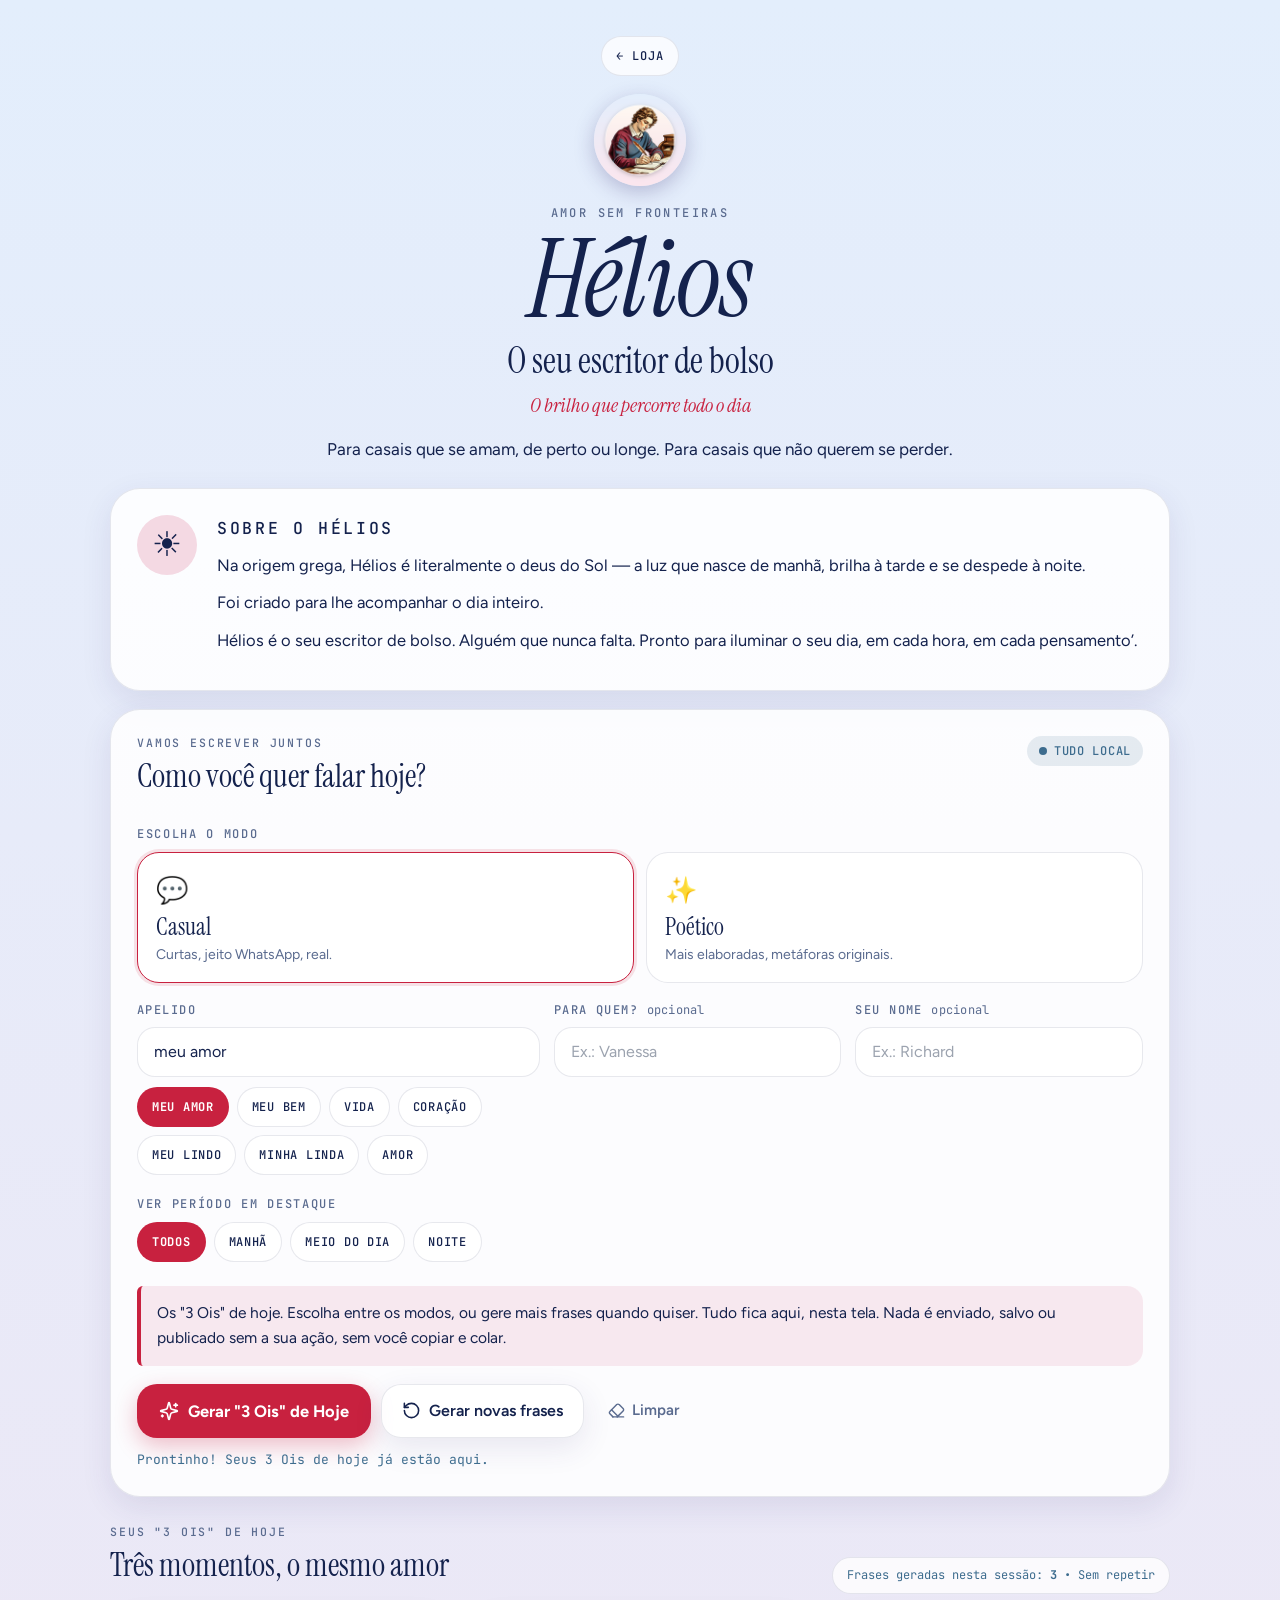
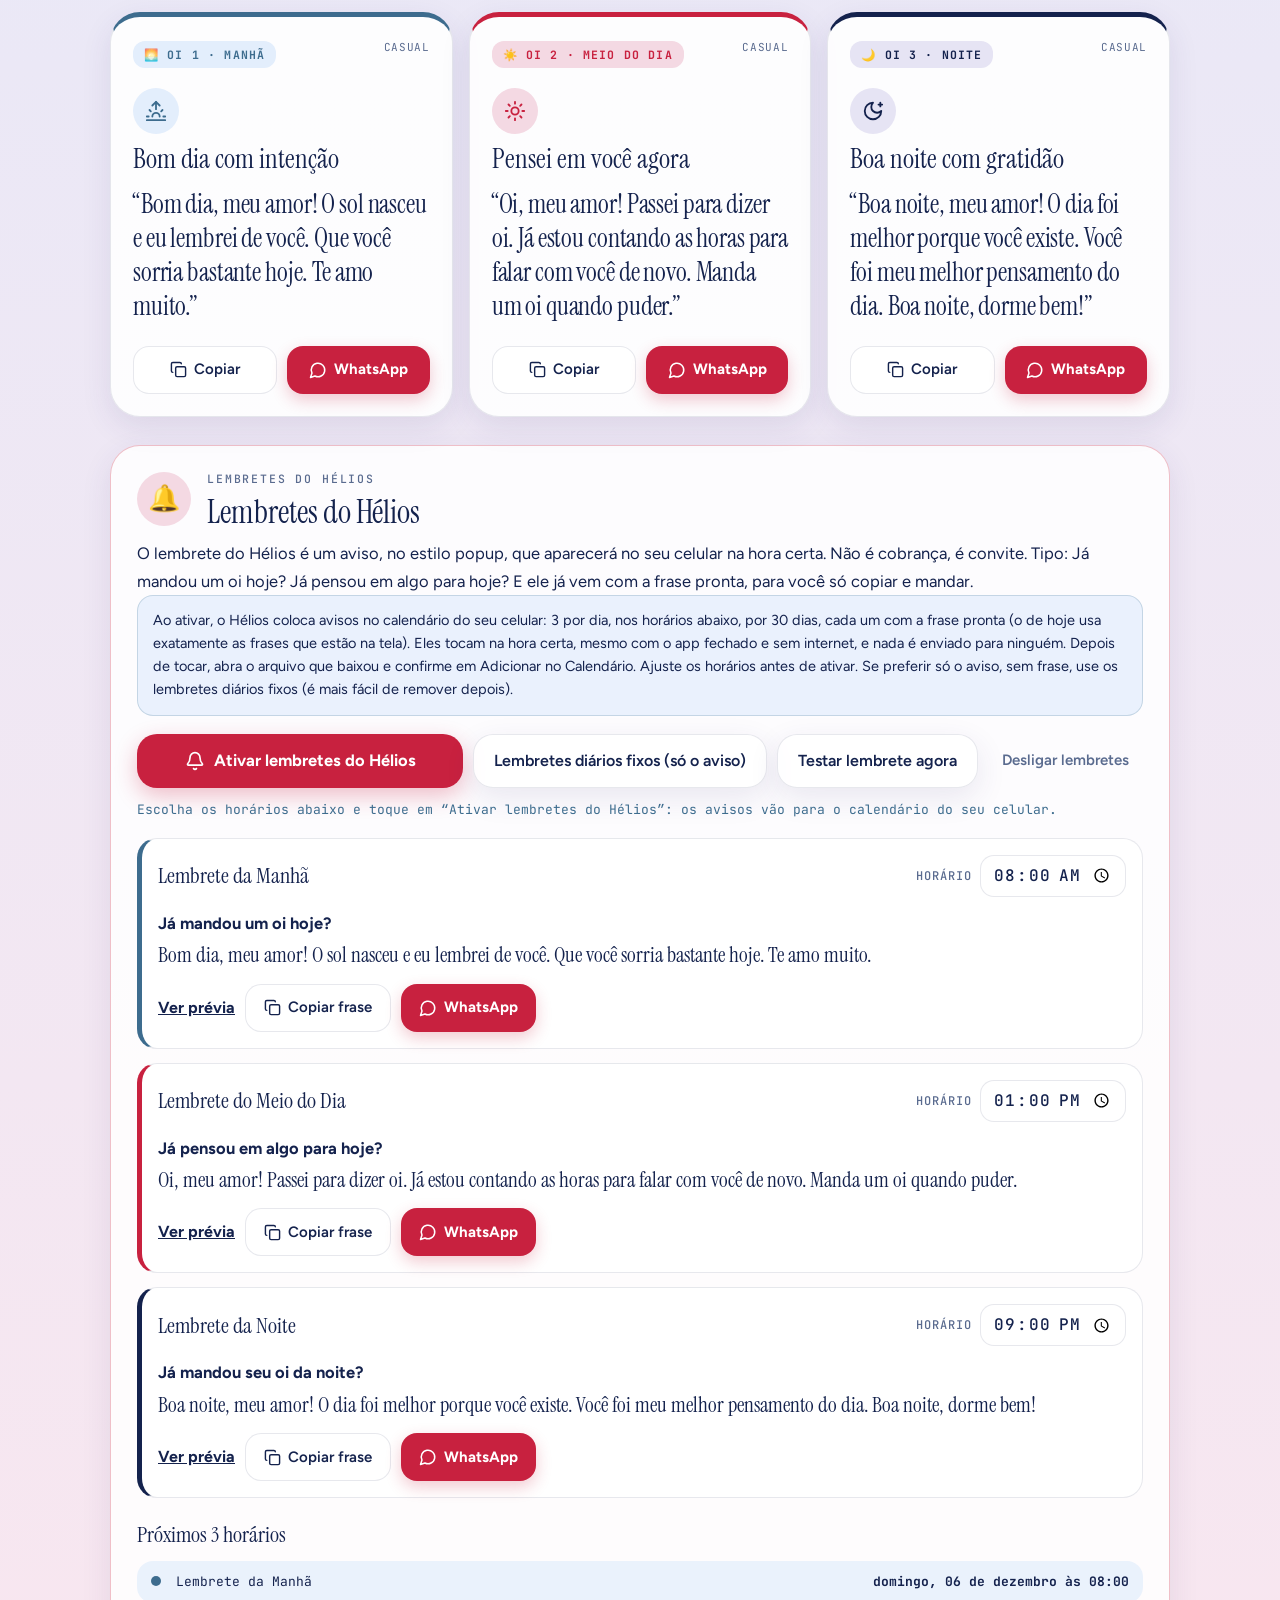
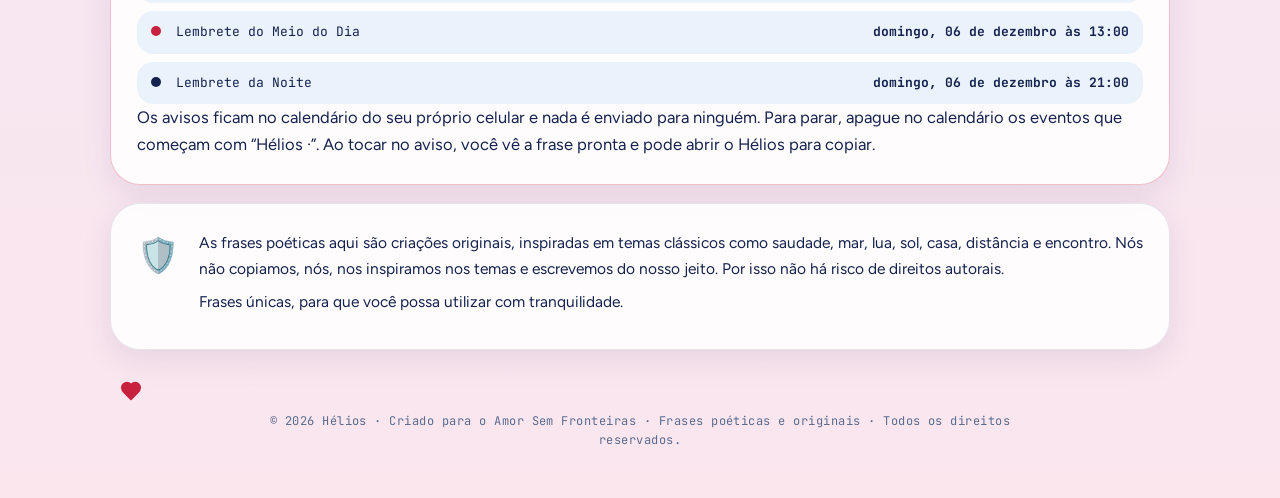
==== app/helios/index.html @ f2e21019 "Add files via upload" ====
<!DOCTYPE html>
<html lang="pt-BR">
<head>
  <meta charset="UTF-8">
  <meta name="viewport" content="width=device-width, initial-scale=1">
  <title>Hélios · O seu escritor de bolso</title>
  <style>*, ::before, ::after {
  --tw-border-spacing-x: 0;
  --tw-border-spacing-y: 0;
  --tw-translate-x: 0;
  --tw-translate-y: 0;
  --tw-rotate: 0;
  --tw-skew-x: 0;
  --tw-skew-y: 0;
  --tw-scale-x: 1;
  --tw-scale-y: 1;
  --tw-pan-x:  ;
  --tw-pan-y:  ;
  --tw-pinch-zoom:  ;
  --tw-scroll-snap-strictness: proximity;
  --tw-gradient-from-position:  ;
  --tw-gradient-via-position:  ;
  --tw-gradient-to-position:  ;
  --tw-ordinal:  ;
  --tw-slashed-zero:  ;
  --tw-numeric-figure:  ;
  --tw-numeric-spacing:  ;
  --tw-numeric-fraction:  ;
  --tw-ring-inset:  ;
  --tw-ring-offset-width: 0px;
  --tw-ring-offset-color: #fff;
  --tw-ring-color: rgb(59 130 246 / 0.5);
  --tw-ring-offset-shadow: 0 0 #0000;
  --tw-ring-shadow: 0 0 #0000;
  --tw-shadow: 0 0 #0000;
  --tw-shadow-colored: 0 0 #0000;
  --tw-blur:  ;
  --tw-brightness:  ;
  --tw-contrast:  ;
  --tw-grayscale:  ;
  --tw-hue-rotate:  ;
  --tw-invert:  ;
  --tw-saturate:  ;
  --tw-sepia:  ;
  --tw-drop-shadow:  ;
  --tw-backdrop-blur:  ;
  --tw-backdrop-brightness:  ;
  --tw-backdrop-contrast:  ;
  --tw-backdrop-grayscale:  ;
  --tw-backdrop-hue-rotate:  ;
  --tw-backdrop-invert:  ;
  --tw-backdrop-opacity:  ;
  --tw-backdrop-saturate:  ;
  --tw-backdrop-sepia:  ;
  --tw-contain-size:  ;
  --tw-contain-layout:  ;
  --tw-contain-paint:  ;
  --tw-contain-style:  ;
}

::backdrop {
  --tw-border-spacing-x: 0;
  --tw-border-spacing-y: 0;
  --tw-translate-x: 0;
  --tw-translate-y: 0;
  --tw-rotate: 0;
  --tw-skew-x: 0;
  --tw-skew-y: 0;
  --tw-scale-x: 1;
  --tw-scale-y: 1;
  --tw-pan-x:  ;
  --tw-pan-y:  ;
  --tw-pinch-zoom:  ;
  --tw-scroll-snap-strictness: proximity;
  --tw-gradient-from-position:  ;
  --tw-gradient-via-position:  ;
  --tw-gradient-to-position:  ;
  --tw-ordinal:  ;
  --tw-slashed-zero:  ;
  --tw-numeric-figure:  ;
  --tw-numeric-spacing:  ;
  --tw-numeric-fraction:  ;
  --tw-ring-inset:  ;
  --tw-ring-offset-width: 0px;
  --tw-ring-offset-color: #fff;
  --tw-ring-color: rgb(59 130 246 / 0.5);
  --tw-ring-offset-shadow: 0 0 #0000;
  --tw-ring-shadow: 0 0 #0000;
  --tw-shadow: 0 0 #0000;
  --tw-shadow-colored: 0 0 #0000;
  --tw-blur:  ;
  --tw-brightness:  ;
  --tw-contrast:  ;
  --tw-grayscale:  ;
  --tw-hue-rotate:  ;
  --tw-invert:  ;
  --tw-saturate:  ;
  --tw-sepia:  ;
  --tw-drop-shadow:  ;
  --tw-backdrop-blur:  ;
  --tw-backdrop-brightness:  ;
  --tw-backdrop-contrast:  ;
  --tw-backdrop-grayscale:  ;
  --tw-backdrop-hue-rotate:  ;
  --tw-backdrop-invert:  ;
  --tw-backdrop-opacity:  ;
  --tw-backdrop-saturate:  ;
  --tw-backdrop-sepia:  ;
  --tw-contain-size:  ;
  --tw-contain-layout:  ;
  --tw-contain-paint:  ;
  --tw-contain-style:  ;
}

/*
! tailwindcss v3.4.18 | MIT License | https://tailwindcss.com
*/

/*
1. Prevent padding and border from affecting element width. (https://github.com/mozdevs/cssremedy/issues/4)
2. Allow adding a border to an element by just adding a border-width. (https://github.com/tailwindcss/tailwindcss/pull/116)
*/

*,
::before,
::after {
  box-sizing: border-box;
  /* 1 */
  border-width: 0;
  /* 2 */
  border-style: solid;
  /* 2 */
  border-color: #e5e7eb;
  /* 2 */
}

::before,
::after {
  --tw-content: '';
}

/*
1. Use a consistent sensible line-height in all browsers.
2. Prevent adjustments of font size after orientation changes in iOS.
3. Use a more readable tab size.
4. Use the user's configured `sans` font-family by default.
5. Use the user's configured `sans` font-feature-settings by default.
6. Use the user's configured `sans` font-variation-settings by default.
7. Disable tap highlights on iOS
*/

html,
:host {
  line-height: 1.5;
  /* 1 */
  -webkit-text-size-adjust: 100%;
  /* 2 */
  -moz-tab-size: 4;
  /* 3 */
  -o-tab-size: 4;
     tab-size: 4;
  /* 3 */
  font-family: ui-sans-serif, system-ui, sans-serif, "Apple Color Emoji", "Segoe UI Emoji", "Segoe UI Symbol", "Noto Color Emoji";
  /* 4 */
  font-feature-settings: normal;
  /* 5 */
  font-variation-settings: normal;
  /* 6 */
  -webkit-tap-highlight-color: transparent;
  /* 7 */
}

/*
1. Remove the margin in all browsers.
2. Inherit line-height from `html` so users can set them as a class directly on the `html` element.
*/

body {
  margin: 0;
  /* 1 */
  line-height: inherit;
  /* 2 */
}

/*
1. Add the correct height in Firefox.
2. Correct the inheritance of border color in Firefox. (https://bugzilla.mozilla.org/show_bug.cgi?id=190655)
3. Ensure horizontal rules are visible by default.
*/

hr {
  height: 0;
  /* 1 */
  color: inherit;
  /* 2 */
  border-top-width: 1px;
  /* 3 */
}

/*
Add the correct text decoration in Chrome, Edge, and Safari.
*/

abbr:where([title]) {
  -webkit-text-decoration: underline dotted;
          text-decoration: underline dotted;
}

/*
Remove the default font size and weight for headings.
*/

h1,
h2,
h3,
h4,
h5,
h6 {
  font-size: inherit;
  font-weight: inherit;
}

/*
Reset links to optimize for opt-in styling instead of opt-out.
*/

a {
  color: inherit;
  text-decoration: inherit;
}

/*
Add the correct font weight in Edge and Safari.
*/

b,
strong {
  font-weight: bolder;
}

/*
1. Use the user's configured `mono` font-family by default.
2. Use the user's configured `mono` font-feature-settings by default.
3. Use the user's configured `mono` font-variation-settings by default.
4. Correct the odd `em` font sizing in all browsers.
*/

code,
kbd,
samp,
pre {
  font-family: ui-monospace, SFMono-Regular, Menlo, Monaco, Consolas, "Liberation Mono", "Courier New", monospace;
  /* 1 */
  font-feature-settings: normal;
  /* 2 */
  font-variation-settings: normal;
  /* 3 */
  font-size: 1em;
  /* 4 */
}

/*
Add the correct font size in all browsers.
*/

small {
  font-size: 80%;
}

/*
Prevent `sub` and `sup` elements from affecting the line height in all browsers.
*/

sub,
sup {
  font-size: 75%;
  line-height: 0;
  position: relative;
  vertical-align: baseline;
}

sub {
  bottom: -0.25em;
}

sup {
  top: -0.5em;
}

/*
1. Remove text indentation from table contents in Chrome and Safari. (https://bugs.chromium.org/p/chromium/issues/detail?id=999088, https://bugs.webkit.org/show_bug.cgi?id=201297)
2. Correct table border color inheritance in all Chrome and Safari. (https://bugs.chromium.org/p/chromium/issues/detail?id=935729, https://bugs.webkit.org/show_bug.cgi?id=195016)
3. Remove gaps between table borders by default.
*/

table {
  text-indent: 0;
  /* 1 */
  border-color: inherit;
  /* 2 */
  border-collapse: collapse;
  /* 3 */
}

/*
1. Change the font styles in all browsers.
2. Remove the margin in Firefox and Safari.
3. Remove default padding in all browsers.
*/

button,
input,
optgroup,
select,
textarea {
  font-family: inherit;
  /* 1 */
  font-feature-settings: inherit;
  /* 1 */
  font-variation-settings: inherit;
  /* 1 */
  font-size: 100%;
  /* 1 */
  font-weight: inherit;
  /* 1 */
  line-height: inherit;
  /* 1 */
  letter-spacing: inherit;
  /* 1 */
  color: inherit;
  /* 1 */
  margin: 0;
  /* 2 */
  padding: 0;
  /* 3 */
}

/*
Remove the inheritance of text transform in Edge and Firefox.
*/

button,
select {
  text-transform: none;
}

/*
1. Correct the inability to style clickable types in iOS and Safari.
2. Remove default button styles.
*/

button,
input:where([type='button']),
input:where([type='reset']),
input:where([type='submit']) {
  -webkit-appearance: button;
  /* 1 */
  background-color: transparent;
  /* 2 */
  background-image: none;
  /* 2 */
}

/*
Use the modern Firefox focus style for all focusable elements.
*/

:-moz-focusring {
  outline: auto;
}

/*
Remove the additional `:invalid` styles in Firefox. (https://github.com/mozilla/gecko-dev/blob/2f9eacd9d3d995c937b4251a5557d95d494c9be1/layout/style/res/forms.css#L728-L737)
*/

:-moz-ui-invalid {
  box-shadow: none;
}

/*
Add the correct vertical alignment in Chrome and Firefox.
*/

progress {
  vertical-align: baseline;
}

/*
Correct the cursor style of increment and decrement buttons in Safari.
*/

::-webkit-inner-spin-button,
::-webkit-outer-spin-button {
  height: auto;
}

/*
1. Correct the odd appearance in Chrome and Safari.
2. Correct the outline style in Safari.
*/

[type='search'] {
  -webkit-appearance: textfield;
  /* 1 */
  outline-offset: -2px;
  /* 2 */
}

/*
Remove the inner padding in Chrome and Safari on macOS.
*/

::-webkit-search-decoration {
  -webkit-appearance: none;
}

/*
1. Correct the inability to style clickable types in iOS and Safari.
2. Change font properties to `inherit` in Safari.
*/

::-webkit-file-upload-button {
  -webkit-appearance: button;
  /* 1 */
  font: inherit;
  /* 2 */
}

/*
Add the correct display in Chrome and Safari.
*/

summary {
  display: list-item;
}

/*
Removes the default spacing and border for appropriate elements.
*/

blockquote,
dl,
dd,
h1,
h2,
h3,
h4,
h5,
h6,
hr,
figure,
p,
pre {
  margin: 0;
}

fieldset {
  margin: 0;
  padding: 0;
}

legend {
  padding: 0;
}

ol,
ul,
menu {
  list-style: none;
  margin: 0;
  padding: 0;
}

/*
Reset default styling for dialogs.
*/

dialog {
  padding: 0;
}

/*
Prevent resizing textareas horizontally by default.
*/

textarea {
  resize: vertical;
}

/*
1. Reset the default placeholder opacity in Firefox. (https://github.com/tailwindlabs/tailwindcss/issues/3300)
2. Set the default placeholder color to the user's configured gray 400 color.
*/

input::-moz-placeholder, textarea::-moz-placeholder {
  opacity: 1;
  /* 1 */
  color: #9ca3af;
  /* 2 */
}

input::placeholder,
textarea::placeholder {
  opacity: 1;
  /* 1 */
  color: #9ca3af;
  /* 2 */
}

/*
Set the default cursor for buttons.
*/

button,
[role="button"] {
  cursor: pointer;
}

/*
Make sure disabled buttons don't get the pointer cursor.
*/

:disabled {
  cursor: default;
}

/*
1. Make replaced elements `display: block` by default. (https://github.com/mozdevs/cssremedy/issues/14)
2. Add `vertical-align: middle` to align replaced elements more sensibly by default. (https://github.com/jensimmons/cssremedy/issues/14#issuecomment-634934210)
   This can trigger a poorly considered lint error in some tools but is included by design.
*/

img,
svg,
video,
canvas,
audio,
iframe,
embed,
object {
  display: block;
  /* 1 */
  vertical-align: middle;
  /* 2 */
}

/*
Constrain images and videos to the parent width and preserve their intrinsic aspect ratio. (https://github.com/mozdevs/cssremedy/issues/14)
*/

img,
video {
  max-width: 100%;
  height: auto;
}

/* Make elements with the HTML hidden attribute stay hidden by default */

[hidden]:where(:not([hidden="until-found"])) {
  display: none;
}

.fixed {
  position: fixed;
}

.block {
  display: block;
}

.filter {
  filter: var(--tw-blur) var(--tw-brightness) var(--tw-contrast) var(--tw-grayscale) var(--tw-hue-rotate) var(--tw-invert) var(--tw-saturate) var(--tw-sepia) var(--tw-drop-shadow);
}

:root{
  --surface:#fdf8f2;
  --safe-area-inset-top:0px
}

@media (prefers-color-scheme: dark){
  :root{
    --surface:#1e1712
  }
}

*{
  box-sizing:border-box
}

html,body{
  margin:0;
  padding:0
}
</style>

<!-- PWA Hélios: identidade do app, ícones e modo tela cheia -->
<meta name="description" content="Hélios, o seu escritor de bolso. Para casais que se amam, de perto ou longe: os “3 Ois” de hoje, com frases originais do Amor Sem Fronteiras.">
<link rel="manifest" href="manifest.json">
<meta name="theme-color" content="#e3eefc">
<meta name="color-scheme" content="light">
<!-- Fontes da identidade visual do site: Instrument Serif (títulos/frases), Figtree (botões), JetBrains Mono (rótulos) -->
<link rel="preconnect" href="https://fonts.googleapis.com">
<link rel="preconnect" href="https://fonts.gstatic.com" crossorigin>
<link href="https://fonts.googleapis.com/css2?family=Figtree:wght@400;500;600;700&family=Instrument+Serif:ital@0;1&family=JetBrains+Mono:wght@400;500;700&display=swap" rel="stylesheet">
<meta name="mobile-web-app-capable" content="yes">
<meta name="apple-mobile-web-app-capable" content="yes">
<meta name="apple-mobile-web-app-status-bar-style" content="default">
<meta name="apple-mobile-web-app-title" content="Hélios">
<link rel="apple-touch-icon" href="icons/helios-apple-touch-icon.png">
<link rel="icon" type="image/png" sizes="32x32" href="icons/helios-favicon-32.png">
<link rel="icon" type="image/png" sizes="192x192" href="icons/helios-icon-192.png">
<!-- Pré-visualização ao compartilhar o link (WhatsApp, Instagram, etc.) -->
<meta property="og:type" content="website">
<meta property="og:title" content="Hélios · O seu escritor de bolso">
<meta property="og:description" content="Para casais que se amam, de perto ou longe. Os “3 Ois” de hoje, com frases originais do Amor Sem Fronteiras.">
<meta property="og:image" content="https://amorsfronteiras.com.br/app/helios/icons/helios-icon-512.png">

</head>
<body>
  <div id="root"></div>
  
  <script type="module">var Rc=Object.create;var{getPrototypeOf:Uc,defineProperty:lu,getOwnPropertyNames:Vc}=Object;var $c=Object.prototype.hasOwnProperty;var Ke=(e,n,t)=>{t=e!=null?Rc(Uc(e)):{};let r=n||!e||!e.__esModule?lu(t,"default",{value:e,enumerable:!0}):t;for(let l of Vc(e))if(!$c.call(r,l))lu(r,l,{get:()=>e[l],enumerable:!0});return r};var Or=(e,n)=>()=>(n||e((n={exports:{}}).exports,n),n.exports);var Ac=(e,n)=>{for(var t in n)lu(e,t,{get:n[t],enumerable:!0,configurable:!0,set:(r)=>n[t]=()=>r})};var Hc=(e,n)=>()=>(e&&(n=e(e=0)),n);var Nn=Or((rd)=>{var Pt=Symbol.for("react.element"),Bc=Symbol.for("react.portal"),Wc=Symbol.for("react.fragment"),Qc=Symbol.for("react.strict_mode"),Kc=Symbol.for("react.profiler"),Yc=Symbol.for("react.provider"),Xc=Symbol.for("react.context"),Gc=Symbol.for("react.forward_ref"),Zc=Symbol.for("react.suspense"),Jc=Symbol.for("react.memo"),qc=Symbol.for("react.lazy"),xi=Symbol.iterator;function jc(e){if(e===null||typeof e!=="object")return null;return e=xi&&e[xi]||e["@@iterator"],typeof e==="function"?e:null}var Ri={isMounted:function(){return!1},enqueueForceUpdate:function(){},enqueueReplaceState:function(){},enqueueSetState:function(){}},Ui=Object.assign,Vi={};function Yn(e,n,t){this.props=e,this.context=n,this.refs=Vi,this.updater=t||Ri}Yn.prototype.isReactComponent={};Yn.prototype.setState=function(e,n){if(typeof e!=="object"&&typeof e!=="function"&&e!=null)throw Error("setState(...): takes an object of state variables to update or a function which returns an object of state variables.");this.updater.enqueueSetState(this,e,n,"setState")};Yn.prototype.forceUpdate=function(e){this.updater.enqueueForceUpdate(this,e,"forceUpdate")};function $i(){}$i.prototype=Yn.prototype;function ou(e,n,t){this.props=e,this.context=n,this.refs=Vi,this.updater=t||Ri}var iu=ou.prototype=new $i;iu.constructor=ou;Ui(iu,Yn.prototype);iu.isPureReactComponent=!0;var Mi=Array.isArray,Ai=Object.prototype.hasOwnProperty,au={current:null},Hi={key:!0,ref:!0,__self:!0,__source:!0};function Bi(e,n,t){var r,l={},u=null,o=null;if(n!=null)for(r in n.ref!==void 0&&(o=n.ref),n.key!==void 0&&(u=""+n.key),n)Ai.call(n,r)&&!Hi.hasOwnProperty(r)&&(l[r]=n[r]);var i=arguments.length-2;if(i===1)l.children=t;else if(1<i){for(var a=Array(i),f=0;f<i;f++)a[f]=arguments[f+2];l.children=a}if(e&&e.defaultProps)for(r in i=e.defaultProps,i)l[r]===void 0&&(l[r]=i[r]);return{$$typeof:Pt,type:e,key:u,ref:o,props:l,_owner:au.current}}function bc(e,n){return{$$typeof:Pt,type:e.type,key:n,ref:e.ref,props:e.props,_owner:e._owner}}function su(e){return typeof e==="object"&&e!==null&&e.$$typeof===Pt}function ed(e){var n={"=":"=0",":":"=2"};return"$"+e.replace(/[=:]/g,function(t){return n[t]})}var Ii=/\/+/g;function uu(e,n){return typeof e==="object"&&e!==null&&e.key!=null?ed(""+e.key):n.toString(36)}function xr(e,n,t,r,l){var u=typeof e;if(u==="undefined"||u==="boolean")e=null;var o=!1;if(e===null)o=!0;else switch(u){case"string":case"number":o=!0;break;case"object":switch(e.$$typeof){case Pt:case Bc:o=!0}}if(o)return o=e,l=l(o),e=r===""?"."+uu(o,0):r,Mi(l)?(t="",e!=null&&(t=e.replace(Ii,"$&/")+"/"),xr(l,n,t,"",function(f){return f})):l!=null&&(su(l)&&(l=bc(l,t+(!l.key||o&&o.key===l.key?"":(""+l.key).replace(Ii,"$&/")+"/")+e)),n.push(l)),1;if(o=0,r=r===""?".":r+":",Mi(e))for(var i=0;i<e.length;i++){u=e[i];var a=r+uu(u,i);o+=xr(u,n,t,a,l)}else if(a=jc(e),typeof a==="function")for(e=a.call(e),i=0;!(u=e.next()).done;)u=u.value,a=r+uu(u,i++),o+=xr(u,n,t,a,l);else if(u==="object")throw n=String(e),Error("Objects are not valid as a React child (found: "+(n==="[object Object]"?"object with keys {"+Object.keys(e).join(", ")+"}":n)+"). If you meant to render a collection of children, use an array instead.");return o}function Dr(e,n,t){if(e==null)return e;var r=[],l=0;return xr(e,r,"","",function(u){return n.call(t,u,l++)}),r}function nd(e){if(e._status===-1){var n=e._result;n=n(),n.then(function(t){if(e._status===0||e._status===-1)e._status=1,e._result=t},function(t){if(e._status===0||e._status===-1)e._status=2,e._result=t}),e._status===-1&&(e._status=0,e._result=n)}if(e._status===1)return e._result.default;throw e._result}var ae={current:null},Mr={transition:null},td={ReactCurrentDispatcher:ae,ReactCurrentBatchConfig:Mr,ReactCurrentOwner:au};function Wi(){throw Error("act(...) is not supported in production builds of React.")}rd.Children={map:Dr,forEach:function(e,n,t){Dr(e,function(){n.apply(this,arguments)},t)},count:function(e){var n=0;return Dr(e,function(){n++}),n},toArray:function(e){return Dr(e,function(n){return n})||[]},only:function(e){if(!su(e))throw Error("React.Children.only expected to receive a single React element child.");return e}};rd.Component=Yn;rd.Fragment=Wc;rd.Profiler=Kc;rd.PureComponent=ou;rd.StrictMode=Qc;rd.Suspense=Zc;rd.__SECRET_INTERNALS_DO_NOT_USE_OR_YOU_WILL_BE_FIRED=td;rd.act=Wi;rd.cloneElement=function(e,n,t){if(e===null||e===void 0)throw Error("React.cloneElement(...): The argument must be a React element, but you passed "+e+".");var r=Ui({},e.props),l=e.key,u=e.ref,o=e._owner;if(n!=null){if(n.ref!==void 0&&(u=n.ref,o=au.current),n.key!==void 0&&(l=""+n.key),e.type&&e.type.defaultProps)var i=e.type.defaultProps;for(a in n)Ai.call(n,a)&&!Hi.hasOwnProperty(a)&&(r[a]=n[a]===void 0&&i!==void 0?i[a]:n[a])}var a=arguments.length-2;if(a===1)r.children=t;else if(1<a){i=Array(a);for(var f=0;f<a;f++)i[f]=arguments[f+2];r.children=i}return{$$typeof:Pt,type:e.type,key:l,ref:u,props:r,_owner:o}};rd.createContext=function(e){return e={$$typeof:Xc,_currentValue:e,_currentValue2:e,_threadCount:0,Provider:null,Consumer:null,_defaultValue:null,_globalName:null},e.Provider={$$typeof:Yc,_context:e},e.Consumer=e};rd.createElement=Bi;rd.createFactory=function(e){var n=Bi.bind(null,e);return n.type=e,n};rd.createRef=function(){return{current:null}};rd.forwardRef=function(e){return{$$typeof:Gc,render:e}};rd.isValidElement=su;rd.lazy=function(e){return{$$typeof:qc,_payload:{_status:-1,_result:e},_init:nd}};rd.memo=function(e,n){return{$$typeof:Jc,type:e,compare:n===void 0?null:n}};rd.startTransition=function(e){var n=Mr.transition;Mr.transition={};try{e()}finally{Mr.transition=n}};rd.unstable_act=Wi;rd.useCallback=function(e,n){return ae.current.useCallback(e,n)};rd.useContext=function(e){return ae.current.useContext(e)};rd.useDebugValue=function(){};rd.useDeferredValue=function(e){return ae.current.useDeferredValue(e)};rd.useEffect=function(e,n){return ae.current.useEffect(e,n)};rd.useId=function(){return ae.current.useId()};rd.useImperativeHandle=function(e,n,t){return ae.current.useImperativeHandle(e,n,t)};rd.useInsertionEffect=function(e,n){return ae.current.useInsertionEffect(e,n)};rd.useLayoutEffect=function(e,n){return ae.current.useLayoutEffect(e,n)};rd.useMemo=function(e,n){return ae.current.useMemo(e,n)};rd.useReducer=function(e,n,t){return ae.current.useReducer(e,n,t)};rd.useRef=function(e){return ae.current.useRef(e)};rd.useState=function(e){return ae.current.useState(e)};rd.useSyncExternalStore=function(e,n,t){return ae.current.useSyncExternalStore(e,n,t)};rd.useTransition=function(){return ae.current.useTransition()};rd.version="18.3.1"});var Ji=Or((Hd)=>{function cu(e,n){var t=e.length;e.push(n);e:for(;0<t;){var r=t-1>>>1,l=e[r];if(0<Ir(l,n))e[r]=n,e[t]=l,t=r;else break e}}function Le(e){return e.length===0?null:e[0]}function $r(e){if(e.length===0)return null;var n=e[0],t=e.pop();if(t!==n){e[0]=t;e:for(var r=0,l=e.length,u=l>>>1;r<u;){var o=2*(r+1)-1,i=e[o],a=o+1,f=e[a];if(0>Ir(i,t))a<l&&0>Ir(f,i)?(e[r]=f,e[a]=t,r=a):(e[r]=i,e[o]=t,r=o);else if(a<l&&0>Ir(f,t))e[r]=f,e[a]=t,r=a;else break e}}return n}function Ir(e,n){var t=e.sortIndex-n.sortIndex;return t!==0?t:e.id-n.id}if(typeof performance==="object"&&typeof performance.now==="function")du=performance,Hd.unstable_now=function(){return du.now()};else Rr=Date,pu=Rr.now(),Hd.unstable_now=function(){return Rr.now()-pu};var du,Rr,pu,Ve=[],tn=[],Ad=1,Ee=null,re=3,Ar=!1,Tn=!1,Tt=!1,Ki=typeof setTimeout==="function"?setTimeout:null,Yi=typeof clearTimeout==="function"?clearTimeout:null,Qi=typeof setImmediate<"u"?setImmediate:null;typeof navigator<"u"&&navigator.scheduling!==void 0&&navigator.scheduling.isInputPending!==void 0&&navigator.scheduling.isInputPending.bind(navigator.scheduling);function vu(e){for(var n=Le(tn);n!==null;){if(n.callback===null)$r(tn);else if(n.startTime<=e)$r(tn),n.sortIndex=n.expirationTime,cu(Ve,n);else break;n=Le(tn)}}function yu(e){if(Tt=!1,vu(e),!Tn)if(Le(Ve)!==null)Tn=!0,gu(mu);else{var n=Le(tn);n!==null&&Su(yu,n.startTime-e)}}function mu(e,n){Tn=!1,Tt&&(Tt=!1,Yi(Lt),Lt=-1),Ar=!0;var t=re;try{vu(n);for(Ee=Le(Ve);Ee!==null&&(!(Ee.expirationTime>n)||e&&!Zi());){var r=Ee.callback;if(typeof r==="function"){Ee.callback=null,re=Ee.priorityLevel;var l=r(Ee.expirationTime<=n);n=Hd.unstable_now(),typeof l==="function"?Ee.callback=l:Ee===Le(Ve)&&$r(Ve),vu(n)}else $r(Ve);Ee=Le(Ve)}if(Ee!==null)var u=!0;else{var o=Le(tn);o!==null&&Su(yu,o.startTime-n),u=!1}return u}finally{Ee=null,re=t,Ar=!1}}var Hr=!1,Ur=null,Lt=-1,Xi=5,Gi=-1;function Zi(){return Hd.unstable_now()-Gi<Xi?!1:!0}function fu(){if(Ur!==null){var e=Hd.unstable_now();Gi=e;var n=!0;try{n=Ur(!0,e)}finally{n?Nt():(Hr=!1,Ur=null)}}else Hr=!1}var Nt;if(typeof Qi==="function")Nt=function(){Qi(fu)};else if(typeof MessageChannel<"u")Vr=new MessageChannel,hu=Vr.port2,Vr.port1.onmessage=fu,Nt=function(){hu.postMessage(null)};else Nt=function(){Ki(fu,0)};var Vr,hu;function gu(e){Ur=e,Hr||(Hr=!0,Nt())}function Su(e,n){Lt=Ki(function(){e(Hd.unstable_now())},n)}Hd.unstable_IdlePriority=5;Hd.unstable_ImmediatePriority=1;Hd.unstable_LowPriority=4;Hd.unstable_NormalPriority=3;Hd.unstable_Profiling=null;Hd.unstable_UserBlockingPriority=2;Hd.unstable_cancelCallback=function(e){e.callback=null};Hd.unstable_continueExecution=function(){Tn||Ar||(Tn=!0,gu(mu))};Hd.unstable_forceFrameRate=function(e){0>e||125<e?console.error("forceFrameRate takes a positive int between 0 and 125, forcing frame rates higher than 125 fps is not supported"):Xi=0<e?Math.floor(1000/e):5};Hd.unstable_getCurrentPriorityLevel=function(){return re};Hd.unstable_getFirstCallbackNode=function(){return Le(Ve)};Hd.unstable_next=function(e){switch(re){case 1:case 2:case 3:var n=3;break;default:n=re}var t=re;re=n;try{return e()}finally{re=t}};Hd.unstable_pauseExecution=function(){};Hd.unstable_requestPaint=function(){};Hd.unstable_runWithPriority=function(e,n){switch(e){case 1:case 2:case 3:case 4:case 5:break;default:e=3}var t=re;re=e;try{return n()}finally{re=t}};Hd.unstable_scheduleCallback=function(e,n,t){var r=Hd.unstable_now();switch(typeof t==="object"&&t!==null?(t=t.delay,t=typeof t==="number"&&0<t?r+t:r):t=r,e){case 1:var l=-1;break;case 2:l=250;break;case 5:l=1073741823;break;case 4:l=1e4;break;default:l=5000}return l=t+l,e={id:Ad++,callback:n,priorityLevel:e,startTime:t,expirationTime:l,sortIndex:-1},t>r?(e.sortIndex=t,cu(tn,e),Le(Ve)===null&&e===Le(tn)&&(Tt?(Yi(Lt),Lt=-1):Tt=!0,Su(yu,t-r))):(e.sortIndex=l,cu(Ve,e),Tn||Ar||(Tn=!0,gu(mu))),e};Hd.unstable_shouldYield=Zi;Hd.unstable_wrapCallback=function(e){var n=re;return function(){var t=re;re=n;try{return e.apply(this,arguments)}finally{re=t}}}});var Pi={};Ac(Pi,{version:()=>cc,unstable_renderSubtreeIntoContainer:()=>fc,unstable_batchedUpdates:()=>sc,unmountComponentAtNode:()=>ac,render:()=>ic,hydrateRoot:()=>oc,hydrate:()=>uc,flushSync:()=>lc,findDOMNode:()=>rc,createRoot:()=>tc,createPortal:()=>nc,__SECRET_INTERNALS_DO_NOT_USE_OR_YOU_WILL_BE_FIRED:()=>ec});function m(e){for(var n="https://reactjs.org/docs/error-decoder.html?invariant="+e,t=1;t<arguments.length;t++)n+="&args[]="+encodeURIComponent(arguments[t]);return"Minified React error #"+e+"; visit "+n+" for the full message or use the non-minified dev environment for full errors and additional helpful warnings."}function Bn(e,n){vt(e,n),vt(e+"Capture",n)}function vt(e,n){er[e]=n;for(e=0;e<n.length;e++)ts.add(n[e])}function ip(e){if(Hu.call(ji,e))return!0;if(Hu.call(qi,e))return!1;if(op.test(e))return ji[e]=!0;return qi[e]=!0,!1}function ap(e,n,t,r){if(t!==null&&t.type===0)return!1;switch(typeof n){case"function":case"symbol":return!0;case"boolean":if(r)return!1;if(t!==null)return!t.acceptsBooleans;return e=e.toLowerCase().slice(0,5),e!=="data-"&&e!=="aria-";default:return!1}}function sp(e,n,t,r){if(n===null||typeof n>"u"||ap(e,n,t,r))return!0;if(r)return!1;if(t!==null)switch(t.type){case 3:return!n;case 4:return n===!1;case 5:return isNaN(n);case 6:return isNaN(n)||1>n}return!1}function ce(e,n,t,r,l,u,o){this.acceptsBooleans=n===2||n===3||n===4,this.attributeName=r,this.attributeNamespace=l,this.mustUseProperty=t,this.propertyName=e,this.type=n,this.sanitizeURL=u,this.removeEmptyString=o}function Uo(e){return e[1].toUpperCase()}function Vo(e,n,t,r){var l=ne.hasOwnProperty(n)?ne[n]:null;if(l!==null?l.type!==0:r||!(2<n.length)||n[0]!=="o"&&n[0]!=="O"||n[1]!=="n"&&n[1]!=="N")sp(n,t,l,r)&&(t=null),r||l===null?ip(n)&&(t===null?e.removeAttribute(n):e.setAttribute(n,""+t)):l.mustUseProperty?e[l.propertyName]=t===null?l.type===3?!1:"":t:(n=l.attributeName,r=l.attributeNamespace,t===null?e.removeAttribute(n):(l=l.type,t=l===3||l===4&&t===!0?"":""+t,r?e.setAttributeNS(r,n,t):e.setAttribute(n,t)))}function Ft(e){if(e===null||typeof e!=="object")return null;return e=bi&&e[bi]||e["@@iterator"],typeof e==="function"?e:null}function Ut(e){if(ku===void 0)try{throw Error()}catch(t){var n=t.stack.trim().match(/\n( *(at )?)/);ku=n&&n[1]||""}return`
`+ku+e}function Eu(e,n){if(!e||wu)return"";wu=!0;var t=Error.prepareStackTrace;Error.prepareStackTrace=void 0;try{if(n)if(n=function(){throw Error()},Object.defineProperty(n.prototype,"props",{set:function(){throw Error()}}),typeof Reflect==="object"&&Reflect.construct){try{Reflect.construct(n,[])}catch(f){var r=f}Reflect.construct(e,[],n)}else{try{n.call()}catch(f){r=f}e.call(n.prototype)}else{try{throw Error()}catch(f){r=f}e()}}catch(f){if(f&&r&&typeof f.stack==="string"){for(var l=f.stack.split(`
`),u=r.stack.split(`
`),o=l.length-1,i=u.length-1;1<=o&&0<=i&&l[o]!==u[i];)i--;for(;1<=o&&0<=i;o--,i--)if(l[o]!==u[i]){if(o!==1||i!==1)do if(o--,i--,0>i||l[o]!==u[i]){var a=`
`+l[o].replace(" at new "," at ");return e.displayName&&a.includes("<anonymous>")&&(a=a.replace("<anonymous>",e.displayName)),a}while(1<=o&&0<=i);break}}}finally{wu=!1,Error.prepareStackTrace=t}return(e=e?e.displayName||e.name:"")?Ut(e):""}function fp(e){switch(e.tag){case 5:return Ut(e.type);case 16:return Ut("Lazy");case 13:return Ut("Suspense");case 19:return Ut("SuspenseList");case 0:case 2:case 15:return e=Eu(e.type,!1),e;case 11:return e=Eu(e.type.render,!1),e;case 1:return e=Eu(e.type,!0),e;default:return""}}function Ku(e){if(e==null)return null;if(typeof e==="function")return e.displayName||e.name||null;if(typeof e==="string")return e;switch(e){case qn:return"Fragment";case Jn:return"Portal";case Bu:return"Profiler";case $o:return"StrictMode";case Wu:return"Suspense";case Qu:return"SuspenseList"}if(typeof e==="object")switch(e.$$typeof){case ls:return(e.displayName||"Context")+".Consumer";case rs:return(e._context.displayName||"Context")+".Provider";case Ao:var n=e.render;return e=e.displayName,e||(e=n.displayName||n.name||"",e=e!==""?"ForwardRef("+e+")":"ForwardRef"),e;case Ho:return n=e.displayName||null,n!==null?n:Ku(e.type)||"Memo";case ln:n=e._payload,e=e._init;try{return Ku(e(n))}catch(t){}}return null}function cp(e){var n=e.type;switch(e.tag){case 24:return"Cache";case 9:return(n.displayName||"Context")+".Consumer";case 10:return(n._context.displayName||"Context")+".Provider";case 18:return"DehydratedFragment";case 11:return e=n.render,e=e.displayName||e.name||"",n.displayName||(e!==""?"ForwardRef("+e+")":"ForwardRef");case 7:return"Fragment";case 5:return n;case 4:return"Portal";case 3:return"Root";case 6:return"Text";case 16:return Ku(n);case 8:return n===$o?"StrictMode":"Mode";case 22:return"Offscreen";case 12:return"Profiler";case 21:return"Scope";case 13:return"Suspense";case 19:return"SuspenseList";case 25:return"TracingMarker";case 1:case 0:case 17:case 2:case 14:case 15:if(typeof n==="function")return n.displayName||n.name||null;if(typeof n==="string")return n}return null}function Sn(e){switch(typeof e){case"boolean":case"number":case"string":case"undefined":return e;case"object":return e;default:return""}}function os(e){var n=e.type;return(e=e.nodeName)&&e.toLowerCase()==="input"&&(n==="checkbox"||n==="radio")}function dp(e){var n=os(e)?"checked":"value",t=Object.getOwnPropertyDescriptor(e.constructor.prototype,n),r=""+e[n];if(!e.hasOwnProperty(n)&&typeof t<"u"&&typeof t.get==="function"&&typeof t.set==="function"){var{get:l,set:u}=t;return Object.defineProperty(e,n,{configurable:!0,get:function(){return l.call(this)},set:function(o){r=""+o,u.call(this,o)}}),Object.defineProperty(e,n,{enumerable:t.enumerable}),{getValue:function(){return r},setValue:function(o){r=""+o},stopTracking:function(){e._valueTracker=null,delete e[n]}}}}function Wr(e){e._valueTracker||(e._valueTracker=dp(e))}function is(e){if(!e)return!1;var n=e._valueTracker;if(!n)return!0;var t=n.getValue(),r="";return e&&(r=os(e)?e.checked?"true":"false":e.value),e=r,e!==t?(n.setValue(e),!0):!1}function vl(e){if(e=e||(typeof document<"u"?document:void 0),typeof e>"u")return null;try{return e.activeElement||e.body}catch(n){return e.body}}function Yu(e,n){var t=n.checked;return W({},n,{defaultChecked:void 0,defaultValue:void 0,value:void 0,checked:t!=null?t:e._wrapperState.initialChecked})}function ea(e,n){var t=n.defaultValue==null?"":n.defaultValue,r=n.checked!=null?n.checked:n.defaultChecked;t=Sn(n.value!=null?n.value:t),e._wrapperState={initialChecked:r,initialValue:t,controlled:n.type==="checkbox"||n.type==="radio"?n.checked!=null:n.value!=null}}function as(e,n){n=n.checked,n!=null&&Vo(e,"checked",n,!1)}function Xu(e,n){as(e,n);var t=Sn(n.value),r=n.type;if(t!=null)if(r==="number"){if(t===0&&e.value===""||e.value!=t)e.value=""+t}else e.value!==""+t&&(e.value=""+t);else if(r==="submit"||r==="reset"){e.removeAttribute("value");return}n.hasOwnProperty("value")?Gu(e,n.type,t):n.hasOwnProperty("defaultValue")&&Gu(e,n.type,Sn(n.defaultValue)),n.checked==null&&n.defaultChecked!=null&&(e.defaultChecked=!!n.defaultChecked)}function na(e,n,t){if(n.hasOwnProperty("value")||n.hasOwnProperty("defaultValue")){var r=n.type;if(!(r!=="submit"&&r!=="reset"||n.value!==void 0&&n.value!==null))return;n=""+e._wrapperState.initialValue,t||n===e.value||(e.value=n),e.defaultValue=n}t=e.name,t!==""&&(e.name=""),e.defaultChecked=!!e._wrapperState.initialChecked,t!==""&&(e.name=t)}function Gu(e,n,t){if(n!=="number"||vl(e.ownerDocument)!==e)t==null?e.defaultValue=""+e._wrapperState.initialValue:e.defaultValue!==""+t&&(e.defaultValue=""+t)}function at(e,n,t,r){if(e=e.options,n){n={};for(var l=0;l<t.length;l++)n["$"+t[l]]=!0;for(t=0;t<e.length;t++)l=n.hasOwnProperty("$"+e[t].value),e[t].selected!==l&&(e[t].selected=l),l&&r&&(e[t].defaultSelected=!0)}else{t=""+Sn(t),n=null;for(l=0;l<e.length;l++){if(e[l].value===t){e[l].selected=!0,r&&(e[l].defaultSelected=!0);return}n!==null||e[l].disabled||(n=e[l])}n!==null&&(n.selected=!0)}}function Zu(e,n){if(n.dangerouslySetInnerHTML!=null)throw Error(m(91));return W({},n,{value:void 0,defaultValue:void 0,children:""+e._wrapperState.initialValue})}function ta(e,n){var t=n.value;if(t==null){if(t=n.children,n=n.defaultValue,t!=null){if(n!=null)throw Error(m(92));if(Vt(t)){if(1<t.length)throw Error(m(93));t=t[0]}n=t}n==null&&(n=""),t=n}e._wrapperState={initialValue:Sn(t)}}function ss(e,n){var t=Sn(n.value),r=Sn(n.defaultValue);t!=null&&(t=""+t,t!==e.value&&(e.value=t),n.defaultValue==null&&e.defaultValue!==t&&(e.defaultValue=t)),r!=null&&(e.defaultValue=""+r)}function ra(e){var n=e.textContent;n===e._wrapperState.initialValue&&n!==""&&n!==null&&(e.value=n)}function fs(e){switch(e){case"svg":return"http://www.w3.org/2000/svg";case"math":return"http://www.w3.org/1998/Math/MathML";default:return"http://www.w3.org/1999/xhtml"}}function Ju(e,n){return e==null||e==="http://www.w3.org/1999/xhtml"?fs(n):e==="http://www.w3.org/2000/svg"&&n==="foreignObject"?"http://www.w3.org/1999/xhtml":e}function nr(e,n){if(n){var t=e.firstChild;if(t&&t===e.lastChild&&t.nodeType===3){t.nodeValue=n;return}}e.textContent=n}function ds(e,n,t){return n==null||typeof n==="boolean"||n===""?"":t||typeof n!=="number"||n===0||Kt.hasOwnProperty(e)&&Kt[e]?(""+n).trim():n+"px"}function ps(e,n){e=e.style;for(var t in n)if(n.hasOwnProperty(t)){var r=t.indexOf("--")===0,l=ds(t,n[t],r);t==="float"&&(t="cssFloat"),r?e.setProperty(t,l):e[t]=l}}function qu(e,n){if(n){if(vp[e]&&(n.children!=null||n.dangerouslySetInnerHTML!=null))throw Error(m(137,e));if(n.dangerouslySetInnerHTML!=null){if(n.children!=null)throw Error(m(60));if(typeof n.dangerouslySetInnerHTML!=="object"||!("__html"in n.dangerouslySetInnerHTML))throw Error(m(61))}if(n.style!=null&&typeof n.style!=="object")throw Error(m(62))}}function ju(e,n){if(e.indexOf("-")===-1)return typeof n.is==="string";switch(e){case"annotation-xml":case"color-profile":case"font-face":case"font-face-src":case"font-face-uri":case"font-face-format":case"font-face-name":case"missing-glyph":return!1;default:return!0}}function Bo(e){return e=e.target||e.srcElement||window,e.correspondingUseElement&&(e=e.correspondingUseElement),e.nodeType===3?e.parentNode:e}function la(e){if(e=Sr(e)){if(typeof eo!=="function")throw Error(m(280));var n=e.stateNode;n&&(n=Bl(n),eo(e.stateNode,e.type,n))}}function vs(e){st?ft?ft.push(e):ft=[e]:st=e}function hs(){if(st){var e=st,n=ft;if(ft=st=null,la(e),n)for(e=0;e<n.length;e++)la(n[e])}}function ys(e,n){return e(n)}function ms(){}function gs(e,n,t){if(Cu)return e(n,t);Cu=!0;try{return ys(e,n,t)}finally{if(Cu=!1,st!==null||ft!==null)ms(),hs()}}function tr(e,n){var t=e.stateNode;if(t===null)return null;var r=Bl(t);if(r===null)return null;t=r[n];e:switch(n){case"onClick":case"onClickCapture":case"onDoubleClick":case"onDoubleClickCapture":case"onMouseDown":case"onMouseDownCapture":case"onMouseMove":case"onMouseMoveCapture":case"onMouseUp":case"onMouseUpCapture":case"onMouseEnter":(r=!r.disabled)||(e=e.type,r=!(e==="button"||e==="input"||e==="select"||e==="textarea")),e=!r;break e;default:e=!1}if(e)return null;if(t&&typeof t!=="function")throw Error(m(231,n,typeof t));return t}function hp(e,n,t,r,l,u,o,i,a){var f=Array.prototype.slice.call(arguments,3);try{n.apply(t,f)}catch(v){this.onError(v)}}function mp(e,n,t,r,l,u,o,i,a){Yt=!1,hl=null,hp.apply(yp,arguments)}function gp(e,n,t,r,l,u,o,i,a){if(mp.apply(this,arguments),Yt){if(Yt){var f=hl;Yt=!1,hl=null}else throw Error(m(198));yl||(yl=!0,to=f)}}function Wn(e){var n=e,t=e;if(e.alternate)for(;n.return;)n=n.return;else{e=n;do n=e,(n.flags&4098)!==0&&(t=n.return),e=n.return;while(e)}return n.tag===3?t:null}function Ss(e){if(e.tag===13){var n=e.memoizedState;if(n===null&&(e=e.alternate,e!==null&&(n=e.memoizedState)),n!==null)return n.dehydrated}return null}function ua(e){if(Wn(e)!==e)throw Error(m(188))}function Sp(e){var n=e.alternate;if(!n){if(n=Wn(e),n===null)throw Error(m(188));return n!==e?null:e}for(var t=e,r=n;;){var l=t.return;if(l===null)break;var u=l.alternate;if(u===null){if(r=l.return,r!==null){t=r;continue}break}if(l.child===u.child){for(u=l.child;u;){if(u===t)return ua(l),e;if(u===r)return ua(l),n;u=u.sibling}throw Error(m(188))}if(t.return!==r.return)t=l,r=u;else{for(var o=!1,i=l.child;i;){if(i===t){o=!0,t=l,r=u;break}if(i===r){o=!0,r=l,t=u;break}i=i.sibling}if(!o){for(i=u.child;i;){if(i===t){o=!0,t=u,r=l;break}if(i===r){o=!0,r=u,t=l;break}i=i.sibling}if(!o)throw Error(m(189))}}if(t.alternate!==r)throw Error(m(190))}if(t.tag!==3)throw Error(m(188));return t.stateNode.current===t?e:n}function ks(e){return e=Sp(e),e!==null?ws(e):null}function ws(e){if(e.tag===5||e.tag===6)return e;for(e=e.child;e!==null;){var n=ws(e);if(n!==null)return n;e=e.sibling}return null}function _p(e){if(Be&&typeof Be.onCommitFiberRoot==="function")try{Be.onCommitFiberRoot(Vl,e,void 0,(e.current.flags&128)===128)}catch(n){}}function Np(e){return e>>>=0,e===0?32:31-(zp(e)/Pp|0)|0}function $t(e){switch(e&-e){case 1:return 1;case 2:return 2;case 4:return 4;case 8:return 8;case 16:return 16;case 32:return 32;case 64:case 128:case 256:case 512:case 1024:case 2048:case 4096:case 8192:case 16384:case 32768:case 65536:case 131072:case 262144:case 524288:case 1048576:case 2097152:return e&4194240;case 4194304:case 8388608:case 16777216:case 33554432:case 67108864:return e&130023424;case 134217728:return 134217728;case 268435456:return 268435456;case 536870912:return 536870912;case 1073741824:return 1073741824;default:return e}}function gl(e,n){var t=e.pendingLanes;if(t===0)return 0;var r=0,l=e.suspendedLanes,u=e.pingedLanes,o=t&268435455;if(o!==0){var i=o&~l;i!==0?r=$t(i):(u&=o,u!==0&&(r=$t(u)))}else o=t&~l,o!==0?r=$t(o):u!==0&&(r=$t(u));if(r===0)return 0;if(n!==0&&n!==r&&(n&l)===0&&(l=r&-r,u=n&-n,l>=u||l===16&&(u&4194240)!==0))return n;if((r&4)!==0&&(r|=t&16),n=e.entangledLanes,n!==0)for(e=e.entanglements,n&=r;0<n;)t=31-Me(n),l=1<<t,r|=e[t],n&=~l;return r}function Tp(e,n){switch(e){case 1:case 2:case 4:return n+250;case 8:case 16:case 32:case 64:case 128:case 256:case 512:case 1024:case 2048:case 4096:case 8192:case 16384:case 32768:case 65536:case 131072:case 262144:case 524288:case 1048576:case 2097152:return n+5000;case 4194304:case 8388608:case 16777216:case 33554432:case 67108864:return-1;case 134217728:case 268435456:case 536870912:case 1073741824:return-1;default:return-1}}function Lp(e,n){for(var{suspendedLanes:t,pingedLanes:r,expirationTimes:l,pendingLanes:u}=e;0<u;){var o=31-Me(u),i=1<<o,a=l[o];if(a===-1){if((i&t)===0||(i&r)!==0)l[o]=Tp(i,n)}else a<=n&&(e.expiredLanes|=i);u&=~i}}function ro(e){return e=e.pendingLanes&-1073741825,e!==0?e:e&1073741824?1073741824:0}function zs(){var e=Kr;return Kr<<=1,(Kr&4194240)===0&&(Kr=64),e}function _u(e){for(var n=[],t=0;31>t;t++)n.push(e);return n}function mr(e,n,t){e.pendingLanes|=n,n!==536870912&&(e.suspendedLanes=0,e.pingedLanes=0),e=e.eventTimes,n=31-Me(n),e[n]=t}function Fp(e,n){var t=e.pendingLanes&~n;e.pendingLanes=n,e.suspendedLanes=0,e.pingedLanes=0,e.expiredLanes&=n,e.mutableReadLanes&=n,e.entangledLanes&=n,n=e.entanglements;var r=e.eventTimes;for(e=e.expirationTimes;0<t;){var l=31-Me(t),u=1<<l;n[l]=0,r[l]=-1,e[l]=-1,t&=~u}}function Qo(e,n){var t=e.entangledLanes|=n;for(e=e.entanglements;t;){var r=31-Me(t),l=1<<r;l&n|e[r]&n&&(e[r]|=n),t&=~l}}function Ps(e){return e&=-e,1<e?4<e?(e&268435455)!==0?16:536870912:4:1}function ia(e,n){switch(e){case"focusin":case"focusout":cn=null;break;case"dragenter":case"dragleave":dn=null;break;case"mouseover":case"mouseout":pn=null;break;case"pointerover":case"pointerout":rr.delete(n.pointerId);break;case"gotpointercapture":case"lostpointercapture":lr.delete(n.pointerId)}}function Ot(e,n,t,r,l,u){if(e===null||e.nativeEvent!==u)return e={blockedOn:n,domEventName:t,eventSystemFlags:r,nativeEvent:u,targetContainers:[l]},n!==null&&(n=Sr(n),n!==null&&Ko(n)),e;return e.eventSystemFlags|=r,n=e.targetContainers,l!==null&&n.indexOf(l)===-1&&n.push(l),e}function Dp(e,n,t,r,l){switch(n){case"focusin":return cn=Ot(cn,e,n,t,r,l),!0;case"dragenter":return dn=Ot(dn,e,n,t,r,l),!0;case"mouseover":return pn=Ot(pn,e,n,t,r,l),!0;case"pointerover":var u=l.pointerId;return rr.set(u,Ot(rr.get(u)||null,e,n,t,r,l)),!0;case"gotpointercapture":return u=l.pointerId,lr.set(u,Ot(lr.get(u)||null,e,n,t,r,l)),!0}return!1}function Os(e){var n=Dn(e.target);if(n!==null){var t=Wn(n);if(t!==null){if(n=t.tag,n===13){if(n=Ss(t),n!==null){e.blockedOn=n,Fs(e.priority,function(){Ts(t)});return}}else if(n===3&&t.stateNode.current.memoizedState.isDehydrated){e.blockedOn=t.tag===3?t.stateNode.containerInfo:null;return}}}e.blockedOn=null}function rl(e){if(e.blockedOn!==null)return!1;for(var n=e.targetContainers;0<n.length;){var t=uo(e.domEventName,e.eventSystemFlags,n[0],e.nativeEvent);if(t===null){t=e.nativeEvent;var r=new t.constructor(t.type,t);bu=r,t.target.dispatchEvent(r),bu=null}else return n=Sr(t),n!==null&&Ko(n),e.blockedOn=t,!1;n.shift()}return!0}function aa(e,n,t){rl(e)&&t.delete(n)}function xp(){lo=!1,cn!==null&&rl(cn)&&(cn=null),dn!==null&&rl(dn)&&(dn=null),pn!==null&&rl(pn)&&(pn=null),rr.forEach(aa),lr.forEach(aa)}function Dt(e,n){e.blockedOn===n&&(e.blockedOn=null,lo||(lo=!0,$.unstable_scheduleCallback($.unstable_NormalPriority,xp)))}function ur(e){function n(l){return Dt(l,e)}if(0<Xr.length){Dt(Xr[0],e);for(var t=1;t<Xr.length;t++){var r=Xr[t];r.blockedOn===e&&(r.blockedOn=null)}}cn!==null&&Dt(cn,e),dn!==null&&Dt(dn,e),pn!==null&&Dt(pn,e),rr.forEach(n),lr.forEach(n);for(t=0;t<on.length;t++)r=on[t],r.blockedOn===e&&(r.blockedOn=null);for(;0<on.length&&(t=on[0],t.blockedOn===null);)Os(t),t.blockedOn===null&&on.shift()}function Mp(e,n,t,r){var l=x,u=ct.transition;ct.transition=null;try{x=1,Yo(e,n,t,r)}finally{x=l,ct.transition=u}}function Ip(e,n,t,r){var l=x,u=ct.transition;ct.transition=null;try{x=4,Yo(e,n,t,r)}finally{x=l,ct.transition=u}}function Yo(e,n,t,r){if(Sl){var l=uo(e,n,t,r);if(l===null)Fu(e,n,r,kl,t),ia(e,r);else if(Dp(l,e,n,t,r))r.stopPropagation();else if(ia(e,r),n&4&&-1<Op.indexOf(e)){for(;l!==null;){var u=Sr(l);if(u!==null&&Ns(u),u=uo(e,n,t,r),u===null&&Fu(e,n,r,kl,t),u===l)break;l=u}l!==null&&r.stopPropagation()}else Fu(e,n,r,null,t)}}function uo(e,n,t,r){if(kl=null,e=Bo(r),e=Dn(e),e!==null)if(n=Wn(e),n===null)e=null;else if(t=n.tag,t===13){if(e=Ss(n),e!==null)return e;e=null}else if(t===3){if(n.stateNode.current.memoizedState.isDehydrated)return n.tag===3?n.stateNode.containerInfo:null;e=null}else n!==e&&(e=null);return kl=e,null}function Ds(e){switch(e){case"cancel":case"click":case"close":case"contextmenu":case"copy":case"cut":case"auxclick":case"dblclick":case"dragend":case"dragstart":case"drop":case"focusin":case"focusout":case"input":case"invalid":case"keydown":case"keypress":case"keyup":case"mousedown":case"mouseup":case"paste":case"pause":case"play":case"pointercancel":case"pointerdown":case"pointerup":case"ratechange":case"reset":case"resize":case"seeked":case"submit":case"touchcancel":case"touchend":case"touchstart":case"volumechange":case"change":case"selectionchange":case"textInput":case"compositionstart":case"compositionend":case"compositionupdate":case"beforeblur":case"afterblur":case"beforeinput":case"blur":case"fullscreenchange":case"focus":case"hashchange":case"popstate":case"select":case"selectstart":return 1;case"drag":case"dragenter":case"dragexit":case"dragleave":case"dragover":case"mousemove":case"mouseout":case"mouseover":case"pointermove":case"pointerout":case"pointerover":case"scroll":case"toggle":case"touchmove":case"wheel":case"mouseenter":case"mouseleave":case"pointerenter":case"pointerleave":return 4;case"message":switch(Ep()){case Wo:return 1;case Cs:return 4;case ml:case Cp:return 16;case _s:return 536870912;default:return 16}default:return 16}}function xs(){if(ll)return ll;var e,n=Xo,t=n.length,r,l="value"in sn?sn.value:sn.textContent,u=l.length;for(e=0;e<t&&n[e]===l[e];e++);var o=t-e;for(r=1;r<=o&&n[t-r]===l[u-r];r++);return ll=l.slice(e,1<r?1-r:void 0)}function ul(e){var n=e.keyCode;return"charCode"in e?(e=e.charCode,e===0&&n===13&&(e=13)):e=n,e===10&&(e=13),32<=e||e===13?e:0}function Gr(){return!0}function sa(){return!1}function we(e){function n(t,r,l,u,o){this._reactName=t,this._targetInst=l,this.type=r,this.nativeEvent=u,this.target=o,this.currentTarget=null;for(var i in e)e.hasOwnProperty(i)&&(t=e[i],this[i]=t?t(u):u[i]);return this.isDefaultPrevented=(u.defaultPrevented!=null?u.defaultPrevented:u.returnValue===!1)?Gr:sa,this.isPropagationStopped=sa,this}return W(n.prototype,{preventDefault:function(){this.defaultPrevented=!0;var t=this.nativeEvent;t&&(t.preventDefault?t.preventDefault():typeof t.returnValue!=="unknown"&&(t.returnValue=!1),this.isDefaultPrevented=Gr)},stopPropagation:function(){var t=this.nativeEvent;t&&(t.stopPropagation?t.stopPropagation():typeof t.cancelBubble!=="unknown"&&(t.cancelBubble=!0),this.isPropagationStopped=Gr)},persist:function(){},isPersistent:Gr}),n}function Gp(e){var n=this.nativeEvent;return n.getModifierState?n.getModifierState(e):(e=Xp[e])?!!n[e]:!1}function Zo(){return Gp}function Is(e,n){switch(e){case"keyup":return l0.indexOf(n.keyCode)!==-1;case"keydown":return n.keyCode!==229;case"keypress":case"mousedown":case"focusout":return!0;default:return!1}}function Rs(e){return e=e.detail,typeof e==="object"&&"data"in e?e.data:null}function o0(e,n){switch(e){case"compositionend":return Rs(n);case"keypress":if(n.which!==32)return null;return va=!0,pa;case"textInput":return e=n.data,e===pa&&va?null:e;default:return null}}function i0(e,n){if(jn)return e==="compositionend"||!Jo&&Is(e,n)?(e=xs(),ll=Xo=sn=null,jn=!1,e):null;switch(e){case"paste":return null;case"keypress":if(!(n.ctrlKey||n.altKey||n.metaKey)||n.ctrlKey&&n.altKey){if(n.char&&1<n.char.length)return n.char;if(n.which)return String.fromCharCode(n.which)}return null;case"compositionend":return Ms&&n.locale!=="ko"?null:n.data;default:return null}}function ha(e){var n=e&&e.nodeName&&e.nodeName.toLowerCase();return n==="input"?!!a0[e.type]:n==="textarea"?!0:!1}function Us(e,n,t,r){vs(r),n=wl(n,"onChange"),0<n.length&&(t=new Go("onChange","change",null,t,r),e.push({event:t,listeners:n}))}function s0(e){Gs(e,0)}function Al(e){var n=nt(e);if(is(n))return e}function f0(e,n){if(e==="change")return n}function ya(){Gt&&(Gt.detachEvent("onpropertychange",$s),or=Gt=null)}function $s(e){if(e.propertyName==="value"&&Al(or)){var n=[];Us(n,or,e,Bo(e)),gs(s0,n)}}function c0(e,n,t){e==="focusin"?(ya(),Gt=n,or=t,Gt.attachEvent("onpropertychange",$s)):e==="focusout"&&ya()}function d0(e){if(e==="selectionchange"||e==="keyup"||e==="keydown")return Al(or)}function p0(e,n){if(e==="click")return Al(n)}function v0(e,n){if(e==="input"||e==="change")return Al(n)}function h0(e,n){return e===n&&(e!==0||1/e===1/n)||e!==e&&n!==n}function ir(e,n){if(Re(e,n))return!0;if(typeof e!=="object"||e===null||typeof n!=="object"||n===null)return!1;var t=Object.keys(e),r=Object.keys(n);if(t.length!==r.length)return!1;for(r=0;r<t.length;r++){var l=t[r];if(!Hu.call(n,l)||!Re(e[l],n[l]))return!1}return!0}function ma(e){for(;e&&e.firstChild;)e=e.firstChild;return e}function ga(e,n){var t=ma(e);e=0;for(var r;t;){if(t.nodeType===3){if(r=e+t.textContent.length,e<=n&&r>=n)return{node:t,offset:n-e};e=r}e:{for(;t;){if(t.nextSibling){t=t.nextSibling;break e}t=t.parentNode}t=void 0}t=ma(t)}}function As(e,n){return e&&n?e===n?!0:e&&e.nodeType===3?!1:n&&n.nodeType===3?As(e,n.parentNode):("contains"in e)?e.contains(n):e.compareDocumentPosition?!!(e.compareDocumentPosition(n)&16):!1:!1}function Hs(){for(var e=window,n=vl();n instanceof e.HTMLIFrameElement;){try{var t=typeof n.contentWindow.location.href==="string"}catch(r){t=!1}if(t)e=n.contentWindow;else break;n=vl(e.document)}return n}function qo(e){var n=e&&e.nodeName&&e.nodeName.toLowerCase();return n&&(n==="input"&&(e.type==="text"||e.type==="search"||e.type==="tel"||e.type==="url"||e.type==="password")||n==="textarea"||e.contentEditable==="true")}function y0(e){var n=Hs(),t=e.focusedElem,r=e.selectionRange;if(n!==t&&t&&t.ownerDocument&&As(t.ownerDocument.documentElement,t)){if(r!==null&&qo(t)){if(n=r.start,e=r.end,e===void 0&&(e=n),"selectionStart"in t)t.selectionStart=n,t.selectionEnd=Math.min(e,t.value.length);else if(e=(n=t.ownerDocument||document)&&n.defaultView||window,e.getSelection){e=e.getSelection();var l=t.textContent.length,u=Math.min(r.start,l);r=r.end===void 0?u:Math.min(r.end,l),!e.extend&&u>r&&(l=r,r=u,u=l),l=ga(t,u);var o=ga(t,r);l&&o&&(e.rangeCount!==1||e.anchorNode!==l.node||e.anchorOffset!==l.offset||e.focusNode!==o.node||e.focusOffset!==o.offset)&&(n=n.createRange(),n.setStart(l.node,l.offset),e.removeAllRanges(),u>r?(e.addRange(n),e.extend(o.node,o.offset)):(n.setEnd(o.node,o.offset),e.addRange(n)))}}n=[];for(e=t;e=e.parentNode;)e.nodeType===1&&n.push({element:e,left:e.scrollLeft,top:e.scrollTop});typeof t.focus==="function"&&t.focus();for(t=0;t<n.length;t++)e=n[t],e.element.scrollLeft=e.left,e.element.scrollTop=e.top}}function Sa(e,n,t){var r=t.window===t?t.document:t.nodeType===9?t:t.ownerDocument;io||bn==null||bn!==vl(r)||(r=bn,("selectionStart"in r)&&qo(r)?r={start:r.selectionStart,end:r.selectionEnd}:(r=(r.ownerDocument&&r.ownerDocument.defaultView||window).getSelection(),r={anchorNode:r.anchorNode,anchorOffset:r.anchorOffset,focusNode:r.focusNode,focusOffset:r.focusOffset}),Zt&&ir(Zt,r)||(Zt=r,r=wl(oo,"onSelect"),0<r.length&&(n=new Go("onSelect","select",null,n,t),e.push({event:n,listeners:r}),n.target=bn)))}function Zr(e,n){var t={};return t[e.toLowerCase()]=n.toLowerCase(),t["Webkit"+e]="webkit"+n,t["Moz"+e]="moz"+n,t}function Hl(e){if(Tu[e])return Tu[e];if(!et[e])return e;var n=et[e],t;for(t in n)if(n.hasOwnProperty(t)&&t in Bs)return Tu[e]=n[t];return e}function wn(e,n){Xs.set(e,n),Bn(n,[e])}function wa(e,n,t){var r=e.type||"unknown-event";e.currentTarget=t,gp(r,n,void 0,e),e.currentTarget=null}function Gs(e,n){n=(n&4)!==0;for(var t=0;t<e.length;t++){var r=e[t],l=r.event;r=r.listeners;e:{var u=void 0;if(n)for(var o=r.length-1;0<=o;o--){var i=r[o],a=i.instance,f=i.currentTarget;if(i=i.listener,a!==u&&l.isPropagationStopped())break e;wa(l,i,f),u=a}else for(o=0;o<r.length;o++){if(i=r[o],a=i.instance,f=i.currentTarget,i=i.listener,a!==u&&l.isPropagationStopped())break e;wa(l,i,f),u=a}}}if(yl)throw e=to,yl=!1,to=null,e}function R(e,n){var t=n[ho];t===void 0&&(t=n[ho]=new Set);var r=e+"__bubble";t.has(r)||(Zs(n,e,2,!1),t.add(r))}function Lu(e,n,t){var r=0;n&&(r|=4),Zs(t,e,r,n)}function ar(e){if(!e[Jr]){e[Jr]=!0,ts.forEach(function(t){t!=="selectionchange"&&(g0.has(t)||Lu(t,!1,e),Lu(t,!0,e))});var n=e.nodeType===9?e:e.ownerDocument;n===null||n[Jr]||(n[Jr]=!0,Lu("selectionchange",!1,n))}}function Zs(e,n,t,r){switch(Ds(n)){case 1:var l=Mp;break;case 4:l=Ip;break;default:l=Yo}t=l.bind(null,n,t,e),l=void 0,!no||n!=="touchstart"&&n!=="touchmove"&&n!=="wheel"||(l=!0),r?l!==void 0?e.addEventListener(n,t,{capture:!0,passive:l}):e.addEventListener(n,t,!0):l!==void 0?e.addEventListener(n,t,{passive:l}):e.addEventListener(n,t,!1)}function Fu(e,n,t,r,l){var u=r;if((n&1)===0&&(n&2)===0&&r!==null)e:for(;;){if(r===null)return;var o=r.tag;if(o===3||o===4){var i=r.stateNode.containerInfo;if(i===l||i.nodeType===8&&i.parentNode===l)break;if(o===4)for(o=r.return;o!==null;){var a=o.tag;if(a===3||a===4){if(a=o.stateNode.containerInfo,a===l||a.nodeType===8&&a.parentNode===l)return}o=o.return}for(;i!==null;){if(o=Dn(i),o===null)return;if(a=o.tag,a===5||a===6){r=u=o;continue e}i=i.parentNode}}r=r.return}gs(function(){var f=u,v=Bo(t),h=[];e:{var p=Xs.get(e);if(p!==void 0){var S=Go,w=e;switch(e){case"keypress":if(ul(t)===0)break e;case"keydown":case"keyup":S=Jp;break;case"focusin":w="focus",S=Nu;break;case"focusout":w="blur",S=Nu;break;case"beforeblur":case"afterblur":S=Nu;break;case"click":if(t.button===2)break e;case"auxclick":case"dblclick":case"mousedown":case"mousemove":case"mouseup":case"mouseout":case"mouseover":case"contextmenu":S=fa;break;case"drag":case"dragend":case"dragenter":case"dragexit":case"dragleave":case"dragover":case"dragstart":case"drop":S=Vp;break;case"touchcancel":case"touchend":case"touchmove":case"touchstart":S=bp;break;case Ws:case Qs:case Ks:S=Hp;break;case Ys:S=n0;break;case"scroll":S=Rp;break;case"wheel":S=r0;break;case"copy":case"cut":case"paste":S=Wp;break;case"gotpointercapture":case"lostpointercapture":case"pointercancel":case"pointerdown":case"pointermove":case"pointerout":case"pointerover":case"pointerup":S=da}var C=(n&4)!==0,M=!C&&e==="scroll",c=C?p!==null?p+"Capture":null:p;C=[];for(var s=f,d;s!==null;){d=s;var g=d.stateNode;if(d.tag===5&&g!==null&&(d=g,c!==null&&(g=tr(s,c),g!=null&&C.push(sr(s,g,d)))),M)break;s=s.return}0<C.length&&(p=new S(p,w,null,t,v),h.push({event:p,listeners:C}))}}if((n&7)===0){e:{if(p=e==="mouseover"||e==="pointerover",S=e==="mouseout"||e==="pointerout",p&&t!==bu&&(w=t.relatedTarget||t.fromElement)&&(Dn(w)||w[je]))break e;if(S||p){if(p=v.window===v?v:(p=v.ownerDocument)?p.defaultView||p.parentWindow:window,S){if(w=t.relatedTarget||t.toElement,S=f,w=w?Dn(w):null,w!==null&&(M=Wn(w),w!==M||w.tag!==5&&w.tag!==6))w=null}else S=null,w=f;if(S!==w){if(C=fa,g="onMouseLeave",c="onMouseEnter",s="mouse",e==="pointerout"||e==="pointerover")C=da,g="onPointerLeave",c="onPointerEnter",s="pointer";if(M=S==null?p:nt(S),d=w==null?p:nt(w),p=new C(g,s+"leave",S,t,v),p.target=M,p.relatedTarget=d,g=null,Dn(v)===f&&(C=new C(c,s+"enter",w,t,v),C.target=d,C.relatedTarget=M,g=C),M=g,S&&w)n:{C=S,c=w,s=0;for(d=C;d;d=Gn(d))s++;d=0;for(g=c;g;g=Gn(g))d++;for(;0<s-d;)C=Gn(C),s--;for(;0<d-s;)c=Gn(c),d--;for(;s--;){if(C===c||c!==null&&C===c.alternate)break n;C=Gn(C),c=Gn(c)}C=null}else C=null;S!==null&&Ea(h,p,S,C,!1),w!==null&&M!==null&&Ea(h,M,w,C,!0)}}}e:{if(p=f?nt(f):window,S=p.nodeName&&p.nodeName.toLowerCase(),S==="select"||S==="input"&&p.type==="file")var z=f0;else if(ha(p))if(Vs)z=v0;else{z=d0;var P=c0}else(S=p.nodeName)&&S.toLowerCase()==="input"&&(p.type==="checkbox"||p.type==="radio")&&(z=p0);if(z&&(z=z(e,f))){Us(h,z,t,v);break e}P&&P(e,p,f),e==="focusout"&&(P=p._wrapperState)&&P.controlled&&p.type==="number"&&Gu(p,"number",p.value)}switch(P=f?nt(f):window,e){case"focusin":if(ha(P)||P.contentEditable==="true")bn=P,oo=f,Zt=null;break;case"focusout":Zt=oo=bn=null;break;case"mousedown":io=!0;break;case"contextmenu":case"mouseup":case"dragend":io=!1,Sa(h,t,v);break;case"selectionchange":if(m0)break;case"keydown":case"keyup":Sa(h,t,v)}var N;if(Jo)e:{switch(e){case"compositionstart":var T="onCompositionStart";break e;case"compositionend":T="onCompositionEnd";break e;case"compositionupdate":T="onCompositionUpdate";break e}T=void 0}else jn?Is(e,t)&&(T="onCompositionEnd"):e==="keydown"&&t.keyCode===229&&(T="onCompositionStart");if(T&&(Ms&&t.locale!=="ko"&&(jn||T!=="onCompositionStart"?T==="onCompositionEnd"&&jn&&(N=xs()):(sn=v,Xo=("value"in sn)?sn.value:sn.textContent,jn=!0)),P=wl(f,T),0<P.length&&(T=new ca(T,e,null,t,v),h.push({event:T,listeners:P}),N?T.data=N:(N=Rs(t),N!==null&&(T.data=N)))),N=u0?o0(e,t):i0(e,t))f=wl(f,"onBeforeInput"),0<f.length&&(v=new ca("onBeforeInput","beforeinput",null,t,v),h.push({event:v,listeners:f}),v.data=N)}Gs(h,n)})}function sr(e,n,t){return{instance:e,listener:n,currentTarget:t}}function wl(e,n){for(var t=n+"Capture",r=[];e!==null;){var l=e,u=l.stateNode;l.tag===5&&u!==null&&(l=u,u=tr(e,t),u!=null&&r.unshift(sr(e,u,l)),u=tr(e,n),u!=null&&r.push(sr(e,u,l))),e=e.return}return r}function Gn(e){if(e===null)return null;do e=e.return;while(e&&e.tag!==5);return e?e:null}function Ea(e,n,t,r,l){for(var u=n._reactName,o=[];t!==null&&t!==r;){var i=t,a=i.alternate,f=i.stateNode;if(a!==null&&a===r)break;i.tag===5&&f!==null&&(i=f,l?(a=tr(t,u),a!=null&&o.unshift(sr(t,a,i))):l||(a=tr(t,u),a!=null&&o.push(sr(t,a,i)))),t=t.return}o.length!==0&&e.push({event:n,listeners:o})}function Ca(e){return(typeof e==="string"?e:""+e).replace(S0,`
`).replace(k0,"")}function qr(e,n,t){if(n=Ca(n),Ca(e)!==n&&t)throw Error(m(425))}function El(){}function po(e,n){return e==="textarea"||e==="noscript"||typeof n.children==="string"||typeof n.children==="number"||typeof n.dangerouslySetInnerHTML==="object"&&n.dangerouslySetInnerHTML!==null&&n.dangerouslySetInnerHTML.__html!=null}function C0(e){setTimeout(function(){throw e})}function Ou(e,n){var t=n,r=0;do{var l=t.nextSibling;if(e.removeChild(t),l&&l.nodeType===8)if(t=l.data,t==="/$"){if(r===0){e.removeChild(l),ur(n);return}r--}else t!=="$"&&t!=="$?"&&t!=="$!"||r++;t=l}while(t);ur(n)}function vn(e){for(;e!=null;e=e.nextSibling){var n=e.nodeType;if(n===1||n===3)break;if(n===8){if(n=e.data,n==="$"||n==="$!"||n==="$?")break;if(n==="/$")return null}}return e}function za(e){e=e.previousSibling;for(var n=0;e;){if(e.nodeType===8){var t=e.data;if(t==="$"||t==="$!"||t==="$?"){if(n===0)return e;n--}else t==="/$"&&n++}e=e.previousSibling}return null}function Dn(e){var n=e[He];if(n)return n;for(var t=e.parentNode;t;){if(n=t[je]||t[He]){if(t=n.alternate,n.child!==null||t!==null&&t.child!==null)for(e=za(e);e!==null;){if(t=e[He])return t;e=za(e)}return n}e=t,t=e.parentNode}return null}function Sr(e){return e=e[He]||e[je],!e||e.tag!==5&&e.tag!==6&&e.tag!==13&&e.tag!==3?null:e}function nt(e){if(e.tag===5||e.tag===6)return e.stateNode;throw Error(m(33))}function Bl(e){return e[fr]||null}function En(e){return{current:e}}function U(e){0>tt||(e.current=yo[tt],yo[tt]=null,tt--)}function I(e,n){tt++,yo[tt]=e.current,e.current=n}function ht(e,n){var t=e.type.contextTypes;if(!t)return kn;var r=e.stateNode;if(r&&r.__reactInternalMemoizedUnmaskedChildContext===n)return r.__reactInternalMemoizedMaskedChildContext;var l={},u;for(u in t)l[u]=n[u];return r&&(e=e.stateNode,e.__reactInternalMemoizedUnmaskedChildContext=n,e.__reactInternalMemoizedMaskedChildContext=l),l}function ye(e){return e=e.childContextTypes,e!==null&&e!==void 0}function Cl(){U(he),U(ie)}function Pa(e,n,t){if(ie.current!==kn)throw Error(m(168));I(ie,n),I(he,t)}function Js(e,n,t){var r=e.stateNode;if(n=n.childContextTypes,typeof r.getChildContext!=="function")return t;r=r.getChildContext();for(var l in r)if(!(l in n))throw Error(m(108,cp(e)||"Unknown",l));return W({},t,r)}function _l(e){return e=(e=e.stateNode)&&e.__reactInternalMemoizedMergedChildContext||kn,Un=ie.current,I(ie,e),I(he,he.current),!0}function Na(e,n,t){var r=e.stateNode;if(!r)throw Error(m(169));t?(e=Js(e,n,Un),r.__reactInternalMemoizedMergedChildContext=e,U(he),U(ie),I(ie,e)):U(he),I(he,t)}function qs(e){Xe===null?Xe=[e]:Xe.push(e)}function P0(e){Wl=!0,qs(e)}function Cn(){if(!Du&&Xe!==null){Du=!0;var e=0,n=x;try{var t=Xe;for(x=1;e<t.length;e++){var r=t[e];do r=r(!0);while(r!==null)}Xe=null,Wl=!1}catch(l){throw Xe!==null&&(Xe=Xe.slice(e+1)),Es(Wo,Cn),l}finally{x=n,Du=!1}}return null}function Fn(e,n){rt[lt++]=Pl,rt[lt++]=zl,zl=e,Pl=n}function js(e,n,t){Ce[_e++]=Ge,Ce[_e++]=Ze,Ce[_e++]=Vn,Vn=e;var r=Ge;e=Ze;var l=32-Me(r)-1;r&=~(1<<l),t+=1;var u=32-Me(n)+l;if(30<u){var o=l-l%5;u=(r&(1<<o)-1).toString(32),r>>=o,l-=o,Ge=1<<32-Me(n)+l|t<<l|r,Ze=u+e}else Ge=1<<u|t<<l|r,Ze=e}function jo(e){e.return!==null&&(Fn(e,1),js(e,1,0))}function bo(e){for(;e===zl;)zl=rt[--lt],rt[lt]=null,Pl=rt[--lt],rt[lt]=null;for(;e===Vn;)Vn=Ce[--_e],Ce[_e]=null,Ze=Ce[--_e],Ce[_e]=null,Ge=Ce[--_e],Ce[_e]=null}function bs(e,n){var t=ze(5,null,null,0);t.elementType="DELETED",t.stateNode=n,t.return=e,n=e.deletions,n===null?(e.deletions=[t],e.flags|=16):n.push(t)}function Ta(e,n){switch(e.tag){case 5:var t=e.type;return n=n.nodeType!==1||t.toLowerCase()!==n.nodeName.toLowerCase()?null:n,n!==null?(e.stateNode=n,ke=e,Se=vn(n.firstChild),!0):!1;case 6:return n=e.pendingProps===""||n.nodeType!==3?null:n,n!==null?(e.stateNode=n,ke=e,Se=null,!0):!1;case 13:return n=n.nodeType!==8?null:n,n!==null?(t=Vn!==null?{id:Ge,overflow:Ze}:null,e.memoizedState={dehydrated:n,treeContext:t,retryLane:1073741824},t=ze(18,null,null,0),t.stateNode=n,t.return=e,e.child=t,ke=e,Se=null,!0):!1;default:return!1}}function mo(e){return(e.mode&1)!==0&&(e.flags&128)===0}function go(e){if(V){var n=Se;if(n){var t=n;if(!Ta(e,n)){if(mo(e))throw Error(m(418));n=vn(t.nextSibling);var r=ke;n&&Ta(e,n)?bs(r,t):(e.flags=e.flags&-4097|2,V=!1,ke=e)}}else{if(mo(e))throw Error(m(418));e.flags=e.flags&-4097|2,V=!1,ke=e}}}function La(e){for(e=e.return;e!==null&&e.tag!==5&&e.tag!==3&&e.tag!==13;)e=e.return;ke=e}function jr(e){if(e!==ke)return!1;if(!V)return La(e),V=!0,!1;var n;if((n=e.tag!==3)&&!(n=e.tag!==5)&&(n=e.type,n=n!=="head"&&n!=="body"&&!po(e.type,e.memoizedProps)),n&&(n=Se)){if(mo(e))throw ef(),Error(m(418));for(;n;)bs(e,n),n=vn(n.nextSibling)}if(La(e),e.tag===13){if(e=e.memoizedState,e=e!==null?e.dehydrated:null,!e)throw Error(m(317));e:{e=e.nextSibling;for(n=0;e;){if(e.nodeType===8){var t=e.data;if(t==="/$"){if(n===0){Se=vn(e.nextSibling);break e}n--}else t!=="$"&&t!=="$!"&&t!=="$?"||n++}e=e.nextSibling}Se=null}}else Se=ke?vn(e.stateNode.nextSibling):null;return!0}function ef(){for(var e=Se;e;)e=vn(e.nextSibling)}function yt(){Se=ke=null,V=!1}function ei(e){xe===null?xe=[e]:xe.push(e)}function Mt(e,n,t){if(e=t.ref,e!==null&&typeof e!=="function"&&typeof e!=="object"){if(t._owner){if(t=t._owner,t){if(t.tag!==1)throw Error(m(309));var r=t.stateNode}if(!r)throw Error(m(147,e));var l=r,u=""+e;if(n!==null&&n.ref!==null&&typeof n.ref==="function"&&n.ref._stringRef===u)return n.ref;return n=function(o){var i=l.refs;o===null?delete i[u]:i[u]=o},n._stringRef=u,n}if(typeof e!=="string")throw Error(m(284));if(!t._owner)throw Error(m(290,e))}return e}function br(e,n){throw e=Object.prototype.toString.call(n),Error(m(31,e==="[object Object]"?"object with keys {"+Object.keys(n).join(", ")+"}":e))}function Fa(e){var n=e._init;return n(e._payload)}function nf(e){function n(c,s){if(e){var d=c.deletions;d===null?(c.deletions=[s],c.flags|=16):d.push(s)}}function t(c,s){if(!e)return null;for(;s!==null;)n(c,s),s=s.sibling;return null}function r(c,s){for(c=new Map;s!==null;)s.key!==null?c.set(s.key,s):c.set(s.index,s),s=s.sibling;return c}function l(c,s){return c=gn(c,s),c.index=0,c.sibling=null,c}function u(c,s,d){if(c.index=d,!e)return c.flags|=1048576,s;if(d=c.alternate,d!==null)return d=d.index,d<s?(c.flags|=2,s):d;return c.flags|=2,s}function o(c){return e&&c.alternate===null&&(c.flags|=2),c}function i(c,s,d,g){if(s===null||s.tag!==6)return s=$u(d,c.mode,g),s.return=c,s;return s=l(s,d),s.return=c,s}function a(c,s,d,g){var z=d.type;if(z===qn)return v(c,s,d.props.children,g,d.key);if(s!==null&&(s.elementType===z||typeof z==="object"&&z!==null&&z.$$typeof===ln&&Fa(z)===s.type))return g=l(s,d.props),g.ref=Mt(c,s,d),g.return=c,g;return g=pl(d.type,d.key,d.props,null,c.mode,g),g.ref=Mt(c,s,d),g.return=c,g}function f(c,s,d,g){if(s===null||s.tag!==4||s.stateNode.containerInfo!==d.containerInfo||s.stateNode.implementation!==d.implementation)return s=Au(d,c.mode,g),s.return=c,s;return s=l(s,d.children||[]),s.return=c,s}function v(c,s,d,g,z){if(s===null||s.tag!==7)return s=Rn(d,c.mode,g,z),s.return=c,s;return s=l(s,d),s.return=c,s}function h(c,s,d){if(typeof s==="string"&&s!==""||typeof s==="number")return s=$u(""+s,c.mode,d),s.return=c,s;if(typeof s==="object"&&s!==null){switch(s.$$typeof){case Br:return d=pl(s.type,s.key,s.props,null,c.mode,d),d.ref=Mt(c,null,s),d.return=c,d;case Jn:return s=Au(s,c.mode,d),s.return=c,s;case ln:var g=s._init;return h(c,g(s._payload),d)}if(Vt(s)||Ft(s))return s=Rn(s,c.mode,d,null),s.return=c,s;br(c,s)}return null}function p(c,s,d,g){var z=s!==null?s.key:null;if(typeof d==="string"&&d!==""||typeof d==="number")return z!==null?null:i(c,s,""+d,g);if(typeof d==="object"&&d!==null){switch(d.$$typeof){case Br:return d.key===z?a(c,s,d,g):null;case Jn:return d.key===z?f(c,s,d,g):null;case ln:return z=d._init,p(c,s,z(d._payload),g)}if(Vt(d)||Ft(d))return z!==null?null:v(c,s,d,g,null);br(c,d)}return null}function S(c,s,d,g,z){if(typeof g==="string"&&g!==""||typeof g==="number")return c=c.get(d)||null,i(s,c,""+g,z);if(typeof g==="object"&&g!==null){switch(g.$$typeof){case Br:return c=c.get(g.key===null?d:g.key)||null,a(s,c,g,z);case Jn:return c=c.get(g.key===null?d:g.key)||null,f(s,c,g,z);case ln:var P=g._init;return S(c,s,d,P(g._payload),z)}if(Vt(g)||Ft(g))return c=c.get(d)||null,v(s,c,g,z,null);br(s,g)}return null}function w(c,s,d,g){for(var z=null,P=null,N=s,T=s=0,K=null;N!==null&&T<d.length;T++){N.index>T?(K=N,N=null):K=N.sibling;var L=p(c,N,d[T],g);if(L===null){N===null&&(N=K);break}e&&N&&L.alternate===null&&n(c,N),s=u(L,s,T),P===null?z=L:P.sibling=L,P=L,N=K}if(T===d.length)return t(c,N),V&&Fn(c,T),z;if(N===null){for(;T<d.length;T++)N=h(c,d[T],g),N!==null&&(s=u(N,s,T),P===null?z=N:P.sibling=N,P=N);return V&&Fn(c,T),z}for(N=r(c,N);T<d.length;T++)K=S(N,c,T,d[T],g),K!==null&&(e&&K.alternate!==null&&N.delete(K.key===null?T:K.key),s=u(K,s,T),P===null?z=K:P.sibling=K,P=K);return e&&N.forEach(function(de){return n(c,de)}),V&&Fn(c,T),z}function C(c,s,d,g){var z=Ft(d);if(typeof z!=="function")throw Error(m(150));if(d=z.call(d),d==null)throw Error(m(151));for(var P=z=null,N=s,T=s=0,K=null,L=d.next();N!==null&&!L.done;T++,L=d.next()){N.index>T?(K=N,N=null):K=N.sibling;var de=p(c,N,L.value,g);if(de===null){N===null&&(N=K);break}e&&N&&de.alternate===null&&n(c,N),s=u(de,s,T),P===null?z=de:P.sibling=de,P=de,N=K}if(L.done)return t(c,N),V&&Fn(c,T),z;if(N===null){for(;!L.done;T++,L=d.next())L=h(c,L.value,g),L!==null&&(s=u(L,s,T),P===null?z=L:P.sibling=L,P=L);return V&&Fn(c,T),z}for(N=r(c,N);!L.done;T++,L=d.next())L=S(N,c,T,L.value,g),L!==null&&(e&&L.alternate!==null&&N.delete(L.key===null?T:L.key),s=u(L,s,T),P===null?z=L:P.sibling=L,P=L);return e&&N.forEach(function(Qe){return n(c,Qe)}),V&&Fn(c,T),z}function M(c,s,d,g){if(typeof d==="object"&&d!==null&&d.type===qn&&d.key===null&&(d=d.props.children),typeof d==="object"&&d!==null){switch(d.$$typeof){case Br:e:{for(var z=d.key,P=s;P!==null;){if(P.key===z){if(z=d.type,z===qn){if(P.tag===7){t(c,P.sibling),s=l(P,d.props.children),s.return=c,c=s;break e}}else if(P.elementType===z||typeof z==="object"&&z!==null&&z.$$typeof===ln&&Fa(z)===P.type){t(c,P.sibling),s=l(P,d.props),s.ref=Mt(c,P,d),s.return=c,c=s;break e}t(c,P);break}else n(c,P);P=P.sibling}d.type===qn?(s=Rn(d.props.children,c.mode,g,d.key),s.return=c,c=s):(g=pl(d.type,d.key,d.props,null,c.mode,g),g.ref=Mt(c,s,d),g.return=c,c=g)}return o(c);case Jn:e:{for(P=d.key;s!==null;){if(s.key===P)if(s.tag===4&&s.stateNode.containerInfo===d.containerInfo&&s.stateNode.implementation===d.implementation){t(c,s.sibling),s=l(s,d.children||[]),s.return=c,c=s;break e}else{t(c,s);break}else n(c,s);s=s.sibling}s=Au(d,c.mode,g),s.return=c,c=s}return o(c);case ln:return P=d._init,M(c,s,P(d._payload),g)}if(Vt(d))return w(c,s,d,g);if(Ft(d))return C(c,s,d,g);br(c,d)}return typeof d==="string"&&d!==""||typeof d==="number"?(d=""+d,s!==null&&s.tag===6?(t(c,s.sibling),s=l(s,d),s.return=c,c=s):(t(c,s),s=$u(d,c.mode,g),s.return=c,c=s),o(c)):t(c,s)}return M}function ti(){ni=ut=Tl=null}function ri(e){var n=Nl.current;U(Nl),e._currentValue=n}function So(e,n,t){for(;e!==null;){var r=e.alternate;if((e.childLanes&n)!==n?(e.childLanes|=n,r!==null&&(r.childLanes|=n)):r!==null&&(r.childLanes&n)!==n&&(r.childLanes|=n),e===t)break;e=e.return}}function dt(e,n){Tl=e,ni=ut=null,e=e.dependencies,e!==null&&e.firstContext!==null&&((e.lanes&n)!==0&&(ve=!0),e.firstContext=null)}function Ne(e){var n=e._currentValue;if(ni!==e)if(e={context:e,memoizedValue:n,next:null},ut===null){if(Tl===null)throw Error(m(308));ut=e,Tl.dependencies={lanes:0,firstContext:e}}else ut=ut.next=e;return n}function li(e){xn===null?xn=[e]:xn.push(e)}function rf(e,n,t,r){var l=n.interleaved;return l===null?(t.next=t,li(n)):(t.next=l.next,l.next=t),n.interleaved=t,be(e,r)}function be(e,n){e.lanes|=n;var t=e.alternate;t!==null&&(t.lanes|=n),t=e;for(e=e.return;e!==null;)e.childLanes|=n,t=e.alternate,t!==null&&(t.childLanes|=n),t=e,e=e.return;return t.tag===3?t.stateNode:null}function ui(e){e.updateQueue={baseState:e.memoizedState,firstBaseUpdate:null,lastBaseUpdate:null,shared:{pending:null,interleaved:null,lanes:0},effects:null}}function lf(e,n){e=e.updateQueue,n.updateQueue===e&&(n.updateQueue={baseState:e.baseState,firstBaseUpdate:e.firstBaseUpdate,lastBaseUpdate:e.lastBaseUpdate,shared:e.shared,effects:e.effects})}function Je(e,n){return{eventTime:e,lane:n,tag:0,payload:null,callback:null,next:null}}function hn(e,n,t){var r=e.updateQueue;if(r===null)return null;if(r=r.shared,(F&2)!==0){var l=r.pending;return l===null?n.next=n:(n.next=l.next,l.next=n),r.pending=n,be(e,t)}return l=r.interleaved,l===null?(n.next=n,li(r)):(n.next=l.next,l.next=n),r.interleaved=n,be(e,t)}function il(e,n,t){if(n=n.updateQueue,n!==null&&(n=n.shared,(t&4194240)!==0)){var r=n.lanes;r&=e.pendingLanes,t|=r,n.lanes=t,Qo(e,t)}}function Oa(e,n){var{updateQueue:t,alternate:r}=e;if(r!==null&&(r=r.updateQueue,t===r)){var l=null,u=null;if(t=t.firstBaseUpdate,t!==null){do{var o={eventTime:t.eventTime,lane:t.lane,tag:t.tag,payload:t.payload,callback:t.callback,next:null};u===null?l=u=o:u=u.next=o,t=t.next}while(t!==null);u===null?l=u=n:u=u.next=n}else l=u=n;t={baseState:r.baseState,firstBaseUpdate:l,lastBaseUpdate:u,shared:r.shared,effects:r.effects},e.updateQueue=t;return}e=t.lastBaseUpdate,e===null?t.firstBaseUpdate=n:e.next=n,t.lastBaseUpdate=n}function Ll(e,n,t,r){var l=e.updateQueue;un=!1;var{firstBaseUpdate:u,lastBaseUpdate:o}=l,i=l.shared.pending;if(i!==null){l.shared.pending=null;var a=i,f=a.next;a.next=null,o===null?u=f:o.next=f,o=a;var v=e.alternate;v!==null&&(v=v.updateQueue,i=v.lastBaseUpdate,i!==o&&(i===null?v.firstBaseUpdate=f:i.next=f,v.lastBaseUpdate=a))}if(u!==null){var h=l.baseState;o=0,v=f=a=null,i=u;do{var{lane:p,eventTime:S}=i;if((r&p)===p){v!==null&&(v=v.next={eventTime:S,lane:0,tag:i.tag,payload:i.payload,callback:i.callback,next:null});e:{var w=e,C=i;switch(p=n,S=t,C.tag){case 1:if(w=C.payload,typeof w==="function"){h=w.call(S,h,p);break e}h=w;break e;case 3:w.flags=w.flags&-65537|128;case 0:if(w=C.payload,p=typeof w==="function"?w.call(S,h,p):w,p===null||p===void 0)break e;h=W({},h,p);break e;case 2:un=!0}}i.callback!==null&&i.lane!==0&&(e.flags|=64,p=l.effects,p===null?l.effects=[i]:p.push(i))}else S={eventTime:S,lane:p,tag:i.tag,payload:i.payload,callback:i.callback,next:null},v===null?(f=v=S,a=h):v=v.next=S,o|=p;if(i=i.next,i===null)if(i=l.shared.pending,i===null)break;else p=i,i=p.next,p.next=null,l.lastBaseUpdate=p,l.shared.pending=null}while(1);if(v===null&&(a=h),l.baseState=a,l.firstBaseUpdate=f,l.lastBaseUpdate=v,n=l.shared.interleaved,n!==null){l=n;do o|=l.lane,l=l.next;while(l!==n)}else u===null&&(l.shared.lanes=0);An|=o,e.lanes=o,e.memoizedState=h}}function Da(e,n,t){if(e=n.effects,n.effects=null,e!==null)for(n=0;n<e.length;n++){var r=e[n],l=r.callback;if(l!==null){if(r.callback=null,r=t,typeof l!=="function")throw Error(m(191,l));l.call(r)}}}function Mn(e){if(e===kr)throw Error(m(174));return e}function oi(e,n){switch(I(dr,n),I(cr,e),I(We,kr),e=n.nodeType,e){case 9:case 11:n=(n=n.documentElement)?n.namespaceURI:Ju(null,"");break;default:e=e===8?n.parentNode:n,n=e.namespaceURI||null,e=e.tagName,n=Ju(n,e)}U(We),I(We,n)}function gt(){U(We),U(cr),U(dr)}function uf(e){Mn(dr.current);var n=Mn(We.current),t=Ju(n,e.type);n!==t&&(I(cr,e),I(We,t))}function ii(e){cr.current===e&&(U(We),U(cr))}function Fl(e){for(var n=e;n!==null;){if(n.tag===13){var t=n.memoizedState;if(t!==null&&(t=t.dehydrated,t===null||t.data==="$?"||t.data==="$!"))return n}else if(n.tag===19&&n.memoizedProps.revealOrder!==void 0){if((n.flags&128)!==0)return n}else if(n.child!==null){n.child.return=n,n=n.child;continue}if(n===e)break;for(;n.sibling===null;){if(n.return===null||n.return===e)return null;n=n.return}n.sibling.return=n.return,n=n.sibling}return null}function ai(){for(var e=0;e<xu.length;e++)xu[e]._workInProgressVersionPrimary=null;xu.length=0}function le(){throw Error(m(321))}function si(e,n){if(n===null)return!1;for(var t=0;t<n.length&&t<e.length;t++)if(!Re(e[t],n[t]))return!1;return!0}function fi(e,n,t,r,l,u){if($n=u,B=n,n.memoizedState=null,n.updateQueue=null,n.lanes=0,al.current=e===null||e.memoizedState===null?D0:x0,e=t(r,l),Jt){u=0;do{if(Jt=!1,pr=0,25<=u)throw Error(m(301));u+=1,q=Z=null,n.updateQueue=null,al.current=M0,e=t(r,l)}while(Jt)}if(al.current=Dl,n=Z!==null&&Z.next!==null,$n=0,q=Z=B=null,Ol=!1,n)throw Error(m(300));return e}function ci(){var e=pr!==0;return pr=0,e}function Ae(){var e={memoizedState:null,baseState:null,baseQueue:null,queue:null,next:null};return q===null?B.memoizedState=q=e:q=q.next=e,q}function Te(){if(Z===null){var e=B.alternate;e=e!==null?e.memoizedState:null}else e=Z.next;var n=q===null?B.memoizedState:q.next;if(n!==null)q=n,Z=e;else{if(e===null)throw Error(m(310));Z=e,e={memoizedState:Z.memoizedState,baseState:Z.baseState,baseQueue:Z.baseQueue,queue:Z.queue,next:null},q===null?B.memoizedState=q=e:q=q.next=e}return q}function vr(e,n){return typeof n==="function"?n(e):n}function Iu(e){var n=Te(),t=n.queue;if(t===null)throw Error(m(311));t.lastRenderedReducer=e;var r=Z,l=r.baseQueue,u=t.pending;if(u!==null){if(l!==null){var o=l.next;l.next=u.next,u.next=o}r.baseQueue=l=u,t.pending=null}if(l!==null){u=l.next,r=r.baseState;var i=o=null,a=null,f=u;do{var v=f.lane;if(($n&v)===v)a!==null&&(a=a.next={lane:0,action:f.action,hasEagerState:f.hasEagerState,eagerState:f.eagerState,next:null}),r=f.hasEagerState?f.eagerState:e(r,f.action);else{var h={lane:v,action:f.action,hasEagerState:f.hasEagerState,eagerState:f.eagerState,next:null};a===null?(i=a=h,o=r):a=a.next=h,B.lanes|=v,An|=v}f=f.next}while(f!==null&&f!==u);a===null?o=r:a.next=i,Re(r,n.memoizedState)||(ve=!0),n.memoizedState=r,n.baseState=o,n.baseQueue=a,t.lastRenderedState=r}if(e=t.interleaved,e!==null){l=e;do u=l.lane,B.lanes|=u,An|=u,l=l.next;while(l!==e)}else l===null&&(t.lanes=0);return[n.memoizedState,t.dispatch]}function Ru(e){var n=Te(),t=n.queue;if(t===null)throw Error(m(311));t.lastRenderedReducer=e;var{dispatch:r,pending:l}=t,u=n.memoizedState;if(l!==null){t.pending=null;var o=l=l.next;do u=e(u,o.action),o=o.next;while(o!==l);Re(u,n.memoizedState)||(ve=!0),n.memoizedState=u,n.baseQueue===null&&(n.baseState=u),t.lastRenderedState=u}return[u,r]}function of(){}function af(e,n){var t=B,r=Te(),l=n(),u=!Re(r.memoizedState,l);if(u&&(r.memoizedState=l,ve=!0),r=r.queue,di(cf.bind(null,t,r,e),[e]),r.getSnapshot!==n||u||q!==null&&q.memoizedState.tag&1){if(t.flags|=2048,hr(9,ff.bind(null,t,r,l,n),void 0,null),j===null)throw Error(m(349));($n&30)!==0||sf(t,n,l)}return l}function sf(e,n,t){e.flags|=16384,e={getSnapshot:n,value:t},n=B.updateQueue,n===null?(n={lastEffect:null,stores:null},B.updateQueue=n,n.stores=[e]):(t=n.stores,t===null?n.stores=[e]:t.push(e))}function ff(e,n,t,r){n.value=t,n.getSnapshot=r,df(n)&&pf(e)}function cf(e,n,t){return t(function(){df(n)&&pf(e)})}function df(e){var n=e.getSnapshot;e=e.value;try{var t=n();return!Re(e,t)}catch(r){return!0}}function pf(e){var n=be(e,1);n!==null&&Ie(n,e,1,-1)}function xa(e){var n=Ae();return typeof e==="function"&&(e=e()),n.memoizedState=n.baseState=e,e={pending:null,interleaved:null,lanes:0,dispatch:null,lastRenderedReducer:vr,lastRenderedState:e},n.queue=e,e=e.dispatch=O0.bind(null,B,e),[n.memoizedState,e]}function hr(e,n,t,r){return e={tag:e,create:n,destroy:t,deps:r,next:null},n=B.updateQueue,n===null?(n={lastEffect:null,stores:null},B.updateQueue=n,n.lastEffect=e.next=e):(t=n.lastEffect,t===null?n.lastEffect=e.next=e:(r=t.next,t.next=e,e.next=r,n.lastEffect=e)),e}function vf(){return Te().memoizedState}function sl(e,n,t,r){var l=Ae();B.flags|=e,l.memoizedState=hr(1|n,t,void 0,r===void 0?null:r)}function Ql(e,n,t,r){var l=Te();r=r===void 0?null:r;var u=void 0;if(Z!==null){var o=Z.memoizedState;if(u=o.destroy,r!==null&&si(r,o.deps)){l.memoizedState=hr(n,t,u,r);return}}B.flags|=e,l.memoizedState=hr(1|n,t,u,r)}function Ma(e,n){return sl(8390656,8,e,n)}function di(e,n){return Ql(2048,8,e,n)}function hf(e,n){return Ql(4,2,e,n)}function yf(e,n){return Ql(4,4,e,n)}function mf(e,n){if(typeof n==="function")return e=e(),n(e),function(){n(null)};if(n!==null&&n!==void 0)return e=e(),n.current=e,function(){n.current=null}}function gf(e,n,t){return t=t!==null&&t!==void 0?t.concat([e]):null,Ql(4,4,mf.bind(null,n,e),t)}function pi(){}function Sf(e,n){var t=Te();n=n===void 0?null:n;var r=t.memoizedState;if(r!==null&&n!==null&&si(n,r[1]))return r[0];return t.memoizedState=[e,n],e}function kf(e,n){var t=Te();n=n===void 0?null:n;var r=t.memoizedState;if(r!==null&&n!==null&&si(n,r[1]))return r[0];return e=e(),t.memoizedState=[e,n],e}function wf(e,n,t){if(($n&21)===0)return e.baseState&&(e.baseState=!1,ve=!0),e.memoizedState=t;return Re(t,n)||(t=zs(),B.lanes|=t,An|=t,e.baseState=!0),n}function L0(e,n){var t=x;x=t!==0&&4>t?t:4,e(!0);var r=Mu.transition;Mu.transition={};try{e(!1),n()}finally{x=t,Mu.transition=r}}function Ef(){return Te().memoizedState}function F0(e,n,t){var r=mn(e);if(t={lane:r,action:t,hasEagerState:!1,eagerState:null,next:null},Cf(e))_f(n,t);else if(t=rf(e,n,t,r),t!==null){var l=fe();Ie(t,e,r,l),zf(t,n,r)}}function O0(e,n,t){var r=mn(e),l={lane:r,action:t,hasEagerState:!1,eagerState:null,next:null};if(Cf(e))_f(n,l);else{var u=e.alternate;if(e.lanes===0&&(u===null||u.lanes===0)&&(u=n.lastRenderedReducer,u!==null))try{var o=n.lastRenderedState,i=u(o,t);if(l.hasEagerState=!0,l.eagerState=i,Re(i,o)){var a=n.interleaved;a===null?(l.next=l,li(n)):(l.next=a.next,a.next=l),n.interleaved=l;return}}catch(f){}finally{}t=rf(e,n,l,r),t!==null&&(l=fe(),Ie(t,e,r,l),zf(t,n,r))}}function Cf(e){var n=e.alternate;return e===B||n!==null&&n===B}function _f(e,n){Jt=Ol=!0;var t=e.pending;t===null?n.next=n:(n.next=t.next,t.next=n),e.pending=n}function zf(e,n,t){if((t&4194240)!==0){var r=n.lanes;r&=e.pendingLanes,t|=r,n.lanes=t,Qo(e,t)}}function Oe(e,n){if(e&&e.defaultProps){n=W({},n),e=e.defaultProps;for(var t in e)n[t]===void 0&&(n[t]=e[t]);return n}return n}function ko(e,n,t,r){n=e.memoizedState,t=t(r,n),t=t===null||t===void 0?n:W({},n,t),e.memoizedState=t,e.lanes===0&&(e.updateQueue.baseState=t)}function Ia(e,n,t,r,l,u,o){return e=e.stateNode,typeof e.shouldComponentUpdate==="function"?e.shouldComponentUpdate(r,u,o):n.prototype&&n.prototype.isPureReactComponent?!ir(t,r)||!ir(l,u):!0}function Pf(e,n,t){var r=!1,l=kn,u=n.contextType;return typeof u==="object"&&u!==null?u=Ne(u):(l=ye(n)?Un:ie.current,r=n.contextTypes,u=(r=r!==null&&r!==void 0)?ht(e,l):kn),n=new n(t,u),e.memoizedState=n.state!==null&&n.state!==void 0?n.state:null,n.updater=Kl,e.stateNode=n,n._reactInternals=e,r&&(e=e.stateNode,e.__reactInternalMemoizedUnmaskedChildContext=l,e.__reactInternalMemoizedMaskedChildContext=u),n}function Ra(e,n,t,r){e=n.state,typeof n.componentWillReceiveProps==="function"&&n.componentWillReceiveProps(t,r),typeof n.UNSAFE_componentWillReceiveProps==="function"&&n.UNSAFE_componentWillReceiveProps(t,r),n.state!==e&&Kl.enqueueReplaceState(n,n.state,null)}function wo(e,n,t,r){var l=e.stateNode;l.props=t,l.state=e.memoizedState,l.refs={},ui(e);var u=n.contextType;typeof u==="object"&&u!==null?l.context=Ne(u):(u=ye(n)?Un:ie.current,l.context=ht(e,u)),l.state=e.memoizedState,u=n.getDerivedStateFromProps,typeof u==="function"&&(ko(e,n,u,t),l.state=e.memoizedState),typeof n.getDerivedStateFromProps==="function"||typeof l.getSnapshotBeforeUpdate==="function"||typeof l.UNSAFE_componentWillMount!=="function"&&typeof l.componentWillMount!=="function"||(n=l.state,typeof l.componentWillMount==="function"&&l.componentWillMount(),typeof l.UNSAFE_componentWillMount==="function"&&l.UNSAFE_componentWillMount(),n!==l.state&&Kl.enqueueReplaceState(l,l.state,null),Ll(e,t,l,r),l.state=e.memoizedState),typeof l.componentDidMount==="function"&&(e.flags|=4194308)}function St(e,n){try{var t="",r=n;do t+=fp(r),r=r.return;while(r);var l=t}catch(u){l=`
Error generating stack: `+u.message+`
`+u.stack}return{value:e,source:n,stack:l,digest:null}}function Uu(e,n,t){return{value:e,source:null,stack:t!=null?t:null,digest:n!=null?n:null}}function Eo(e,n){try{console.error(n.value)}catch(t){setTimeout(function(){throw t})}}function Nf(e,n,t){t=Je(-1,t),t.tag=3,t.payload={element:null};var r=n.value;return t.callback=function(){Ml||(Ml=!0,Do=r),Eo(e,n)},t}function Tf(e,n,t){t=Je(-1,t),t.tag=3;var r=e.type.getDerivedStateFromError;if(typeof r==="function"){var l=n.value;t.payload=function(){return r(l)},t.callback=function(){Eo(e,n)}}var u=e.stateNode;return u!==null&&typeof u.componentDidCatch==="function"&&(t.callback=function(){Eo(e,n),typeof r!=="function"&&(yn===null?yn=new Set([this]):yn.add(this));var o=n.stack;this.componentDidCatch(n.value,{componentStack:o!==null?o:""})}),t}function Ua(e,n,t){var r=e.pingCache;if(r===null){r=e.pingCache=new I0;var l=new Set;r.set(n,l)}else l=r.get(n),l===void 0&&(l=new Set,r.set(n,l));l.has(t)||(l.add(t),e=Z0.bind(null,e,n,t),n.then(e,e))}function Va(e){do{var n;if(n=e.tag===13)n=e.memoizedState,n=n!==null?n.dehydrated!==null?!0:!1:!0;if(n)return e;e=e.return}while(e!==null);return null}function $a(e,n,t,r,l){if((e.mode&1)===0)return e===n?e.flags|=65536:(e.flags|=128,t.flags|=131072,t.flags&=-52805,t.tag===1&&(t.alternate===null?t.tag=17:(n=Je(-1,1),n.tag=2,hn(t,n,1))),t.lanes|=1),e;return e.flags|=65536,e.lanes=l,e}function se(e,n,t,r){n.child=e===null?tf(n,null,t,r):mt(n,e.child,t,r)}function Aa(e,n,t,r,l){t=t.render;var u=n.ref;if(dt(n,l),r=fi(e,n,t,r,u,l),t=ci(),e!==null&&!ve)return n.updateQueue=e.updateQueue,n.flags&=-2053,e.lanes&=~l,en(e,n,l);return V&&t&&jo(n),n.flags|=1,se(e,n,r,l),n.child}function Ha(e,n,t,r,l){if(e===null){var u=t.type;if(typeof u==="function"&&!wi(u)&&u.defaultProps===void 0&&t.compare===null&&t.defaultProps===void 0)return n.tag=15,n.type=u,Lf(e,n,u,r,l);return e=pl(t.type,null,r,n,n.mode,l),e.ref=n.ref,e.return=n,n.child=e}if(u=e.child,(e.lanes&l)===0){var o=u.memoizedProps;if(t=t.compare,t=t!==null?t:ir,t(o,r)&&e.ref===n.ref)return en(e,n,l)}return n.flags|=1,e=gn(u,r),e.ref=n.ref,e.return=n,n.child=e}function Lf(e,n,t,r,l){if(e!==null){var u=e.memoizedProps;if(ir(u,r)&&e.ref===n.ref)if(ve=!1,n.pendingProps=r=u,(e.lanes&l)!==0)(e.flags&131072)!==0&&(ve=!0);else return n.lanes=e.lanes,en(e,n,l)}return Co(e,n,t,r,l)}function Ff(e,n,t){var r=n.pendingProps,l=r.children,u=e!==null?e.memoizedState:null;if(r.mode==="hidden")if((n.mode&1)===0)n.memoizedState={baseLanes:0,cachePool:null,transitions:null},I(it,ge),ge|=t;else{if((t&1073741824)===0)return e=u!==null?u.baseLanes|t:t,n.lanes=n.childLanes=1073741824,n.memoizedState={baseLanes:e,cachePool:null,transitions:null},n.updateQueue=null,I(it,ge),ge|=e,null;n.memoizedState={baseLanes:0,cachePool:null,transitions:null},r=u!==null?u.baseLanes:t,I(it,ge),ge|=r}else u!==null?(r=u.baseLanes|t,n.memoizedState=null):r=t,I(it,ge),ge|=r;return se(e,n,l,t),n.child}function Of(e,n){var t=n.ref;if(e===null&&t!==null||e!==null&&e.ref!==t)n.flags|=512,n.flags|=2097152}function Co(e,n,t,r,l){var u=ye(t)?Un:ie.current;if(u=ht(n,u),dt(n,l),t=fi(e,n,t,r,u,l),r=ci(),e!==null&&!ve)return n.updateQueue=e.updateQueue,n.flags&=-2053,e.lanes&=~l,en(e,n,l);return V&&r&&jo(n),n.flags|=1,se(e,n,t,l),n.child}function Ba(e,n,t,r,l){if(ye(t)){var u=!0;_l(n)}else u=!1;if(dt(n,l),n.stateNode===null)fl(e,n),Pf(n,t,r),wo(n,t,r,l),r=!0;else if(e===null){var{stateNode:o,memoizedProps:i}=n;o.props=i;var a=o.context,f=t.contextType;typeof f==="object"&&f!==null?f=Ne(f):(f=ye(t)?Un:ie.current,f=ht(n,f));var v=t.getDerivedStateFromProps,h=typeof v==="function"||typeof o.getSnapshotBeforeUpdate==="function";h||typeof o.UNSAFE_componentWillReceiveProps!=="function"&&typeof o.componentWillReceiveProps!=="function"||(i!==r||a!==f)&&Ra(n,o,r,f),un=!1;var p=n.memoizedState;o.state=p,Ll(n,r,o,l),a=n.memoizedState,i!==r||p!==a||he.current||un?(typeof v==="function"&&(ko(n,t,v,r),a=n.memoizedState),(i=un||Ia(n,t,i,r,p,a,f))?(h||typeof o.UNSAFE_componentWillMount!=="function"&&typeof o.componentWillMount!=="function"||(typeof o.componentWillMount==="function"&&o.componentWillMount(),typeof o.UNSAFE_componentWillMount==="function"&&o.UNSAFE_componentWillMount()),typeof o.componentDidMount==="function"&&(n.flags|=4194308)):(typeof o.componentDidMount==="function"&&(n.flags|=4194308),n.memoizedProps=r,n.memoizedState=a),o.props=r,o.state=a,o.context=f,r=i):(typeof o.componentDidMount==="function"&&(n.flags|=4194308),r=!1)}else{o=n.stateNode,lf(e,n),i=n.memoizedProps,f=n.type===n.elementType?i:Oe(n.type,i),o.props=f,h=n.pendingProps,p=o.context,a=t.contextType,typeof a==="object"&&a!==null?a=Ne(a):(a=ye(t)?Un:ie.current,a=ht(n,a));var S=t.getDerivedStateFromProps;(v=typeof S==="function"||typeof o.getSnapshotBeforeUpdate==="function")||typeof o.UNSAFE_componentWillReceiveProps!=="function"&&typeof o.componentWillReceiveProps!=="function"||(i!==h||p!==a)&&Ra(n,o,r,a),un=!1,p=n.memoizedState,o.state=p,Ll(n,r,o,l);var w=n.memoizedState;i!==h||p!==w||he.current||un?(typeof S==="function"&&(ko(n,t,S,r),w=n.memoizedState),(f=un||Ia(n,t,f,r,p,w,a)||!1)?(v||typeof o.UNSAFE_componentWillUpdate!=="function"&&typeof o.componentWillUpdate!=="function"||(typeof o.componentWillUpdate==="function"&&o.componentWillUpdate(r,w,a),typeof o.UNSAFE_componentWillUpdate==="function"&&o.UNSAFE_componentWillUpdate(r,w,a)),typeof o.componentDidUpdate==="function"&&(n.flags|=4),typeof o.getSnapshotBeforeUpdate==="function"&&(n.flags|=1024)):(typeof o.componentDidUpdate!=="function"||i===e.memoizedProps&&p===e.memoizedState||(n.flags|=4),typeof o.getSnapshotBeforeUpdate!=="function"||i===e.memoizedProps&&p===e.memoizedState||(n.flags|=1024),n.memoizedProps=r,n.memoizedState=w),o.props=r,o.state=w,o.context=a,r=f):(typeof o.componentDidUpdate!=="function"||i===e.memoizedProps&&p===e.memoizedState||(n.flags|=4),typeof o.getSnapshotBeforeUpdate!=="function"||i===e.memoizedProps&&p===e.memoizedState||(n.flags|=1024),r=!1)}return _o(e,n,t,r,u,l)}function _o(e,n,t,r,l,u){Of(e,n);var o=(n.flags&128)!==0;if(!r&&!o)return l&&Na(n,t,!1),en(e,n,u);r=n.stateNode,R0.current=n;var i=o&&typeof t.getDerivedStateFromError!=="function"?null:r.render();return n.flags|=1,e!==null&&o?(n.child=mt(n,e.child,null,u),n.child=mt(n,null,i,u)):se(e,n,i,u),n.memoizedState=r.state,l&&Na(n,t,!0),n.child}function Df(e){var n=e.stateNode;n.pendingContext?Pa(e,n.pendingContext,n.pendingContext!==n.context):n.context&&Pa(e,n.context,!1),oi(e,n.containerInfo)}function Wa(e,n,t,r,l){return yt(),ei(l),n.flags|=256,se(e,n,t,r),n.child}function Po(e){return{baseLanes:e,cachePool:null,transitions:null}}function xf(e,n,t){var r=n.pendingProps,l=H.current,u=!1,o=(n.flags&128)!==0,i;if((i=o)||(i=e!==null&&e.memoizedState===null?!1:(l&2)!==0),i)u=!0,n.flags&=-129;else if(e===null||e.memoizedState!==null)l|=1;if(I(H,l&1),e===null){if(go(n),e=n.memoizedState,e!==null&&(e=e.dehydrated,e!==null))return(n.mode&1)===0?n.lanes=1:e.data==="$!"?n.lanes=8:n.lanes=1073741824,null;return o=r.children,e=r.fallback,u?(r=n.mode,u=n.child,o={mode:"hidden",children:o},(r&1)===0&&u!==null?(u.childLanes=0,u.pendingProps=o):u=Gl(o,r,0,null),e=Rn(e,r,t,null),u.return=n,e.return=n,u.sibling=e,n.child=u,n.child.memoizedState=Po(t),n.memoizedState=zo,e):vi(n,o)}if(l=e.memoizedState,l!==null&&(i=l.dehydrated,i!==null))return U0(e,n,o,r,i,l,t);if(u){u=r.fallback,o=n.mode,l=e.child,i=l.sibling;var a={mode:"hidden",children:r.children};return(o&1)===0&&n.child!==l?(r=n.child,r.childLanes=0,r.pendingProps=a,n.deletions=null):(r=gn(l,a),r.subtreeFlags=l.subtreeFlags&14680064),i!==null?u=gn(i,u):(u=Rn(u,o,t,null),u.flags|=2),u.return=n,r.return=n,r.sibling=u,n.child=r,r=u,u=n.child,o=e.child.memoizedState,o=o===null?Po(t):{baseLanes:o.baseLanes|t,cachePool:null,transitions:o.transitions},u.memoizedState=o,u.childLanes=e.childLanes&~t,n.memoizedState=zo,r}return u=e.child,e=u.sibling,r=gn(u,{mode:"visible",children:r.children}),(n.mode&1)===0&&(r.lanes=t),r.return=n,r.sibling=null,e!==null&&(t=n.deletions,t===null?(n.deletions=[e],n.flags|=16):t.push(e)),n.child=r,n.memoizedState=null,r}function vi(e,n){return n=Gl({mode:"visible",children:n},e.mode,0,null),n.return=e,e.child=n}function el(e,n,t,r){return r!==null&&ei(r),mt(n,e.child,null,t),e=vi(n,n.pendingProps.children),e.flags|=2,n.memoizedState=null,e}function U0(e,n,t,r,l,u,o){if(t){if(n.flags&256)return n.flags&=-257,r=Uu(Error(m(422))),el(e,n,o,r);if(n.memoizedState!==null)return n.child=e.child,n.flags|=128,null;return u=r.fallback,l=n.mode,r=Gl({mode:"visible",children:r.children},l,0,null),u=Rn(u,l,o,null),u.flags|=2,r.return=n,u.return=n,r.sibling=u,n.child=r,(n.mode&1)!==0&&mt(n,e.child,null,o),n.child.memoizedState=Po(o),n.memoizedState=zo,u}if((n.mode&1)===0)return el(e,n,o,null);if(l.data==="$!"){if(r=l.nextSibling&&l.nextSibling.dataset,r)var i=r.dgst;return r=i,u=Error(m(419)),r=Uu(u,r,void 0),el(e,n,o,r)}if(i=(o&e.childLanes)!==0,ve||i){if(r=j,r!==null){switch(o&-o){case 4:l=2;break;case 16:l=8;break;case 64:case 128:case 256:case 512:case 1024:case 2048:case 4096:case 8192:case 16384:case 32768:case 65536:case 131072:case 262144:case 524288:case 1048576:case 2097152:case 4194304:case 8388608:case 16777216:case 33554432:case 67108864:l=32;break;case 536870912:l=268435456;break;default:l=0}l=(l&(r.suspendedLanes|o))!==0?0:l,l!==0&&l!==u.retryLane&&(u.retryLane=l,be(e,l),Ie(r,e,l,-1))}return ki(),r=Uu(Error(m(421))),el(e,n,o,r)}if(l.data==="$?")return n.flags|=128,n.child=e.child,n=J0.bind(null,e),l._reactRetry=n,null;return e=u.treeContext,Se=vn(l.nextSibling),ke=n,V=!0,xe=null,e!==null&&(Ce[_e++]=Ge,Ce[_e++]=Ze,Ce[_e++]=Vn,Ge=e.id,Ze=e.overflow,Vn=n),n=vi(n,r.children),n.flags|=4096,n}function Qa(e,n,t){e.lanes|=n;var r=e.alternate;r!==null&&(r.lanes|=n),So(e.return,n,t)}function Vu(e,n,t,r,l){var u=e.memoizedState;u===null?e.memoizedState={isBackwards:n,rendering:null,renderingStartTime:0,last:r,tail:t,tailMode:l}:(u.isBackwards=n,u.rendering=null,u.renderingStartTime=0,u.last=r,u.tail=t,u.tailMode=l)}function Mf(e,n,t){var r=n.pendingProps,l=r.revealOrder,u=r.tail;if(se(e,n,r.children,t),r=H.current,(r&2)!==0)r=r&1|2,n.flags|=128;else{if(e!==null&&(e.flags&128)!==0)e:for(e=n.child;e!==null;){if(e.tag===13)e.memoizedState!==null&&Qa(e,t,n);else if(e.tag===19)Qa(e,t,n);else if(e.child!==null){e.child.return=e,e=e.child;continue}if(e===n)break e;for(;e.sibling===null;){if(e.return===null||e.return===n)break e;e=e.return}e.sibling.return=e.return,e=e.sibling}r&=1}if(I(H,r),(n.mode&1)===0)n.memoizedState=null;else switch(l){case"forwards":t=n.child;for(l=null;t!==null;)e=t.alternate,e!==null&&Fl(e)===null&&(l=t),t=t.sibling;t=l,t===null?(l=n.child,n.child=null):(l=t.sibling,t.sibling=null),Vu(n,!1,l,t,u);break;case"backwards":t=null,l=n.child;for(n.child=null;l!==null;){if(e=l.alternate,e!==null&&Fl(e)===null){n.child=l;break}e=l.sibling,l.sibling=t,t=l,l=e}Vu(n,!0,t,null,u);break;case"together":Vu(n,!1,null,null,void 0);break;default:n.memoizedState=null}return n.child}function fl(e,n){(n.mode&1)===0&&e!==null&&(e.alternate=null,n.alternate=null,n.flags|=2)}function en(e,n,t){if(e!==null&&(n.dependencies=e.dependencies),An|=n.lanes,(t&n.childLanes)===0)return null;if(e!==null&&n.child!==e.child)throw Error(m(153));if(n.child!==null){e=n.child,t=gn(e,e.pendingProps),n.child=t;for(t.return=n;e.sibling!==null;)e=e.sibling,t=t.sibling=gn(e,e.pendingProps),t.return=n;t.sibling=null}return n.child}function V0(e,n,t){switch(n.tag){case 3:Df(n),yt();break;case 5:uf(n);break;case 1:ye(n.type)&&_l(n);break;case 4:oi(n,n.stateNode.containerInfo);break;case 10:var r=n.type._context,l=n.memoizedProps.value;I(Nl,r._currentValue),r._currentValue=l;break;case 13:if(r=n.memoizedState,r!==null){if(r.dehydrated!==null)return I(H,H.current&1),n.flags|=128,null;if((t&n.child.childLanes)!==0)return xf(e,n,t);return I(H,H.current&1),e=en(e,n,t),e!==null?e.sibling:null}I(H,H.current&1);break;case 19:if(r=(t&n.childLanes)!==0,(e.flags&128)!==0){if(r)return Mf(e,n,t);n.flags|=128}if(l=n.memoizedState,l!==null&&(l.rendering=null,l.tail=null,l.lastEffect=null),I(H,H.current),r)break;else return null;case 22:case 23:return n.lanes=0,Ff(e,n,t)}return en(e,n,t)}function It(e,n){if(!V)switch(e.tailMode){case"hidden":n=e.tail;for(var t=null;n!==null;)n.alternate!==null&&(t=n),n=n.sibling;t===null?e.tail=null:t.sibling=null;break;case"collapsed":t=e.tail;for(var r=null;t!==null;)t.alternate!==null&&(r=t),t=t.sibling;r===null?n||e.tail===null?e.tail=null:e.tail.sibling=null:r.sibling=null}}function ue(e){var n=e.alternate!==null&&e.alternate.child===e.child,t=0,r=0;if(n)for(var l=e.child;l!==null;)t|=l.lanes|l.childLanes,r|=l.subtreeFlags&14680064,r|=l.flags&14680064,l.return=e,l=l.sibling;else for(l=e.child;l!==null;)t|=l.lanes|l.childLanes,r|=l.subtreeFlags,r|=l.flags,l.return=e,l=l.sibling;return e.subtreeFlags|=r,e.childLanes=t,n}function $0(e,n,t){var r=n.pendingProps;switch(bo(n),n.tag){case 2:case 16:case 15:case 0:case 11:case 7:case 8:case 12:case 9:case 14:return ue(n),null;case 1:return ye(n.type)&&Cl(),ue(n),null;case 3:if(r=n.stateNode,gt(),U(he),U(ie),ai(),r.pendingContext&&(r.context=r.pendingContext,r.pendingContext=null),e===null||e.child===null)jr(n)?n.flags|=4:e===null||e.memoizedState.isDehydrated&&(n.flags&256)===0||(n.flags|=1024,xe!==null&&(Io(xe),xe=null));return No(e,n),ue(n),null;case 5:ii(n);var l=Mn(dr.current);if(t=n.type,e!==null&&n.stateNode!=null)Rf(e,n,t,r,l),e.ref!==n.ref&&(n.flags|=512,n.flags|=2097152);else{if(!r){if(n.stateNode===null)throw Error(m(166));return ue(n),null}if(e=Mn(We.current),jr(n)){r=n.stateNode,t=n.type;var u=n.memoizedProps;switch(r[He]=n,r[fr]=u,e=(n.mode&1)!==0,t){case"dialog":R("cancel",r),R("close",r);break;case"iframe":case"object":case"embed":R("load",r);break;case"video":case"audio":for(l=0;l<Qt.length;l++)R(Qt[l],r);break;case"source":R("error",r);break;case"img":case"image":case"link":R("error",r),R("load",r);break;case"details":R("toggle",r);break;case"input":ea(r,u),R("invalid",r);break;case"select":r._wrapperState={wasMultiple:!!u.multiple},R("invalid",r);break;case"textarea":ta(r,u),R("invalid",r)}qu(t,u),l=null;for(var o in u)if(u.hasOwnProperty(o)){var i=u[o];o==="children"?typeof i==="string"?r.textContent!==i&&(u.suppressHydrationWarning!==!0&&qr(r.textContent,i,e),l=["children",i]):typeof i==="number"&&r.textContent!==""+i&&(u.suppressHydrationWarning!==!0&&qr(r.textContent,i,e),l=["children",""+i]):er.hasOwnProperty(o)&&i!=null&&o==="onScroll"&&R("scroll",r)}switch(t){case"input":Wr(r),na(r,u,!0);break;case"textarea":Wr(r),ra(r);break;case"select":case"option":break;default:typeof u.onClick==="function"&&(r.onclick=El)}r=l,n.updateQueue=r,r!==null&&(n.flags|=4)}else{o=l.nodeType===9?l:l.ownerDocument,e==="http://www.w3.org/1999/xhtml"&&(e=fs(t)),e==="http://www.w3.org/1999/xhtml"?t==="script"?(e=o.createElement("div"),e.innerHTML="<script><\/script>",e=e.removeChild(e.firstChild)):typeof r.is==="string"?e=o.createElement(t,{is:r.is}):(e=o.createElement(t),t==="select"&&(o=e,r.multiple?o.multiple=!0:r.size&&(o.size=r.size))):e=o.createElementNS(e,t),e[He]=n,e[fr]=r,If(e,n,!1,!1),n.stateNode=e;e:{switch(o=ju(t,r),t){case"dialog":R("cancel",e),R("close",e),l=r;break;case"iframe":case"object":case"embed":R("load",e),l=r;break;case"video":case"audio":for(l=0;l<Qt.length;l++)R(Qt[l],e);l=r;break;case"source":R("error",e),l=r;break;case"img":case"image":case"link":R("error",e),R("load",e),l=r;break;case"details":R("toggle",e),l=r;break;case"input":ea(e,r),l=Yu(e,r),R("invalid",e);break;case"option":l=r;break;case"select":e._wrapperState={wasMultiple:!!r.multiple},l=W({},r,{value:void 0}),R("invalid",e);break;case"textarea":ta(e,r),l=Zu(e,r),R("invalid",e);break;default:l=r}qu(t,l),i=l;for(u in i)if(i.hasOwnProperty(u)){var a=i[u];u==="style"?ps(e,a):u==="dangerouslySetInnerHTML"?(a=a?a.__html:void 0,a!=null&&cs(e,a)):u==="children"?typeof a==="string"?(t!=="textarea"||a!=="")&&nr(e,a):typeof a==="number"&&nr(e,""+a):u!=="suppressContentEditableWarning"&&u!=="suppressHydrationWarning"&&u!=="autoFocus"&&(er.hasOwnProperty(u)?a!=null&&u==="onScroll"&&R("scroll",e):a!=null&&Vo(e,u,a,o))}switch(t){case"input":Wr(e),na(e,r,!1);break;case"textarea":Wr(e),ra(e);break;case"option":r.value!=null&&e.setAttribute("value",""+Sn(r.value));break;case"select":e.multiple=!!r.multiple,u=r.value,u!=null?at(e,!!r.multiple,u,!1):r.defaultValue!=null&&at(e,!!r.multiple,r.defaultValue,!0);break;default:typeof l.onClick==="function"&&(e.onclick=El)}switch(t){case"button":case"input":case"select":case"textarea":r=!!r.autoFocus;break e;case"img":r=!0;break e;default:r=!1}}r&&(n.flags|=4)}n.ref!==null&&(n.flags|=512,n.flags|=2097152)}return ue(n),null;case 6:if(e&&n.stateNode!=null)Uf(e,n,e.memoizedProps,r);else{if(typeof r!=="string"&&n.stateNode===null)throw Error(m(166));if(t=Mn(dr.current),Mn(We.current),jr(n)){if(r=n.stateNode,t=n.memoizedProps,r[He]=n,u=r.nodeValue!==t){if(e=ke,e!==null)switch(e.tag){case 3:qr(r.nodeValue,t,(e.mode&1)!==0);break;case 5:e.memoizedProps.suppressHydrationWarning!==!0&&qr(r.nodeValue,t,(e.mode&1)!==0)}}u&&(n.flags|=4)}else r=(t.nodeType===9?t:t.ownerDocument).createTextNode(r),r[He]=n,n.stateNode=r}return ue(n),null;case 13:if(U(H),r=n.memoizedState,e===null||e.memoizedState!==null&&e.memoizedState.dehydrated!==null){if(V&&Se!==null&&(n.mode&1)!==0&&(n.flags&128)===0)ef(),yt(),n.flags|=98560,u=!1;else if(u=jr(n),r!==null&&r.dehydrated!==null){if(e===null){if(!u)throw Error(m(318));if(u=n.memoizedState,u=u!==null?u.dehydrated:null,!u)throw Error(m(317));u[He]=n}else yt(),(n.flags&128)===0&&(n.memoizedState=null),n.flags|=4;ue(n),u=!1}else xe!==null&&(Io(xe),xe=null),u=!0;if(!u)return n.flags&65536?n:null}if((n.flags&128)!==0)return n.lanes=t,n;return r=r!==null,r!==(e!==null&&e.memoizedState!==null)&&r&&(n.child.flags|=8192,(n.mode&1)!==0&&(e===null||(H.current&1)!==0?J===0&&(J=3):ki())),n.updateQueue!==null&&(n.flags|=4),ue(n),null;case 4:return gt(),No(e,n),e===null&&ar(n.stateNode.containerInfo),ue(n),null;case 10:return ri(n.type._context),ue(n),null;case 17:return ye(n.type)&&Cl(),ue(n),null;case 19:if(U(H),u=n.memoizedState,u===null)return ue(n),null;if(r=(n.flags&128)!==0,o=u.rendering,o===null)if(r)It(u,!1);else{if(J!==0||e!==null&&(e.flags&128)!==0)for(e=n.child;e!==null;){if(o=Fl(e),o!==null){n.flags|=128,It(u,!1),r=o.updateQueue,r!==null&&(n.updateQueue=r,n.flags|=4),n.subtreeFlags=0,r=t;for(t=n.child;t!==null;)u=t,e=r,u.flags&=14680066,o=u.alternate,o===null?(u.childLanes=0,u.lanes=e,u.child=null,u.subtreeFlags=0,u.memoizedProps=null,u.memoizedState=null,u.updateQueue=null,u.dependencies=null,u.stateNode=null):(u.childLanes=o.childLanes,u.lanes=o.lanes,u.child=o.child,u.subtreeFlags=0,u.deletions=null,u.memoizedProps=o.memoizedProps,u.memoizedState=o.memoizedState,u.updateQueue=o.updateQueue,u.type=o.type,e=o.dependencies,u.dependencies=e===null?null:{lanes:e.lanes,firstContext:e.firstContext}),t=t.sibling;return I(H,H.current&1|2),n.child}e=e.sibling}u.tail!==null&&Y()>kt&&(n.flags|=128,r=!0,It(u,!1),n.lanes=4194304)}else{if(!r)if(e=Fl(o),e!==null){if(n.flags|=128,r=!0,t=e.updateQueue,t!==null&&(n.updateQueue=t,n.flags|=4),It(u,!0),u.tail===null&&u.tailMode==="hidden"&&!o.alternate&&!V)return ue(n),null}else 2*Y()-u.renderingStartTime>kt&&t!==1073741824&&(n.flags|=128,r=!0,It(u,!1),n.lanes=4194304);u.isBackwards?(o.sibling=n.child,n.child=o):(t=u.last,t!==null?t.sibling=o:n.child=o,u.last=o)}if(u.tail!==null)return n=u.tail,u.rendering=n,u.tail=n.sibling,u.renderingStartTime=Y(),n.sibling=null,t=H.current,I(H,r?t&1|2:t&1),n;return ue(n),null;case 22:case 23:return Si(),r=n.memoizedState!==null,e!==null&&e.memoizedState!==null!==r&&(n.flags|=8192),r&&(n.mode&1)!==0?(ge&1073741824)!==0&&(ue(n),n.subtreeFlags&6&&(n.flags|=8192)):ue(n),null;case 24:return null;case 25:return null}throw Error(m(156,n.tag))}function A0(e,n){switch(bo(n),n.tag){case 1:return ye(n.type)&&Cl(),e=n.flags,e&65536?(n.flags=e&-65537|128,n):null;case 3:return gt(),U(he),U(ie),ai(),e=n.flags,(e&65536)!==0&&(e&128)===0?(n.flags=e&-65537|128,n):null;case 5:return ii(n),null;case 13:if(U(H),e=n.memoizedState,e!==null&&e.dehydrated!==null){if(n.alternate===null)throw Error(m(340));yt()}return e=n.flags,e&65536?(n.flags=e&-65537|128,n):null;case 19:return U(H),null;case 4:return gt(),null;case 10:return ri(n.type._context),null;case 22:case 23:return Si(),null;case 24:return null;default:return null}}function ot(e,n){var t=e.ref;if(t!==null)if(typeof t==="function")try{t(null)}catch(r){Q(e,n,r)}else t.current=null}function To(e,n,t){try{t()}catch(r){Q(e,n,r)}}function B0(e,n){if(fo=Sl,e=Hs(),qo(e)){if("selectionStart"in e)var t={start:e.selectionStart,end:e.selectionEnd};else e:{t=(t=e.ownerDocument)&&t.defaultView||window;var r=t.getSelection&&t.getSelection();if(r&&r.rangeCount!==0){t=r.anchorNode;var{anchorOffset:l,focusNode:u}=r;r=r.focusOffset;try{t.nodeType,u.nodeType}catch(g){t=null;break e}var o=0,i=-1,a=-1,f=0,v=0,h=e,p=null;n:for(;;){for(var S;;){if(h!==t||l!==0&&h.nodeType!==3||(i=o+l),h!==u||r!==0&&h.nodeType!==3||(a=o+r),h.nodeType===3&&(o+=h.nodeValue.length),(S=h.firstChild)===null)break;p=h,h=S}for(;;){if(h===e)break n;if(p===t&&++f===l&&(i=o),p===u&&++v===r&&(a=o),(S=h.nextSibling)!==null)break;h=p,p=h.parentNode}h=S}t=i===-1||a===-1?null:{start:i,end:a}}else t=null}t=t||{start:0,end:0}}else t=null;co={focusedElem:e,selectionRange:t},Sl=!1;for(E=n;E!==null;)if(n=E,e=n.child,(n.subtreeFlags&1028)!==0&&e!==null)e.return=n,E=e;else for(;E!==null;){n=E;try{var w=n.alternate;if((n.flags&1024)!==0)switch(n.tag){case 0:case 11:case 15:break;case 1:if(w!==null){var{memoizedProps:C,memoizedState:M}=w,c=n.stateNode,s=c.getSnapshotBeforeUpdate(n.elementType===n.type?C:Oe(n.type,C),M);c.__reactInternalSnapshotBeforeUpdate=s}break;case 3:var d=n.stateNode.containerInfo;d.nodeType===1?d.textContent="":d.nodeType===9&&d.documentElement&&d.removeChild(d.documentElement);break;case 5:case 6:case 4:case 17:break;default:throw Error(m(163))}}catch(g){Q(n,n.return,g)}if(e=n.sibling,e!==null){e.return=n.return,E=e;break}E=n.return}return w=Ka,Ka=!1,w}function qt(e,n,t){var r=n.updateQueue;if(r=r!==null?r.lastEffect:null,r!==null){var l=r=r.next;do{if((l.tag&e)===e){var u=l.destroy;l.destroy=void 0,u!==void 0&&To(n,t,u)}l=l.next}while(l!==r)}}function Yl(e,n){if(n=n.updateQueue,n=n!==null?n.lastEffect:null,n!==null){var t=n=n.next;do{if((t.tag&e)===e){var r=t.create;t.destroy=r()}t=t.next}while(t!==n)}}function Lo(e){var n=e.ref;if(n!==null){var t=e.stateNode;switch(e.tag){case 5:e=t;break;default:e=t}typeof n==="function"?n(e):n.current=e}}function Vf(e){var n=e.alternate;n!==null&&(e.alternate=null,Vf(n)),e.child=null,e.deletions=null,e.sibling=null,e.tag===5&&(n=e.stateNode,n!==null&&(delete n[He],delete n[fr],delete n[ho],delete n[_0],delete n[z0])),e.stateNode=null,e.return=null,e.dependencies=null,e.memoizedProps=null,e.memoizedState=null,e.pendingProps=null,e.stateNode=null,e.updateQueue=null}function $f(e){return e.tag===5||e.tag===3||e.tag===4}function Ya(e){e:for(;;){for(;e.sibling===null;){if(e.return===null||$f(e.return))return null;e=e.return}e.sibling.return=e.return;for(e=e.sibling;e.tag!==5&&e.tag!==6&&e.tag!==18;){if(e.flags&2)continue e;if(e.child===null||e.tag===4)continue e;else e.child.return=e,e=e.child}if(!(e.flags&2))return e.stateNode}}function Fo(e,n,t){var r=e.tag;if(r===5||r===6)e=e.stateNode,n?t.nodeType===8?t.parentNode.insertBefore(e,n):t.insertBefore(e,n):(t.nodeType===8?(n=t.parentNode,n.insertBefore(e,t)):(n=t,n.appendChild(e)),t=t._reactRootContainer,t!==null&&t!==void 0||n.onclick!==null||(n.onclick=El));else if(r!==4&&(e=e.child,e!==null))for(Fo(e,n,t),e=e.sibling;e!==null;)Fo(e,n,t),e=e.sibling}function Oo(e,n,t){var r=e.tag;if(r===5||r===6)e=e.stateNode,n?t.insertBefore(e,n):t.appendChild(e);else if(r!==4&&(e=e.child,e!==null))for(Oo(e,n,t),e=e.sibling;e!==null;)Oo(e,n,t),e=e.sibling}function rn(e,n,t){for(t=t.child;t!==null;)Af(e,n,t),t=t.sibling}function Af(e,n,t){if(Be&&typeof Be.onCommitFiberUnmount==="function")try{Be.onCommitFiberUnmount(Vl,t)}catch(i){}switch(t.tag){case 5:oe||ot(t,n);case 6:var r=b,l=De;b=null,rn(e,n,t),b=r,De=l,b!==null&&(De?(e=b,t=t.stateNode,e.nodeType===8?e.parentNode.removeChild(t):e.removeChild(t)):b.removeChild(t.stateNode));break;case 18:b!==null&&(De?(e=b,t=t.stateNode,e.nodeType===8?Ou(e.parentNode,t):e.nodeType===1&&Ou(e,t),ur(e)):Ou(b,t.stateNode));break;case 4:r=b,l=De,b=t.stateNode.containerInfo,De=!0,rn(e,n,t),b=r,De=l;break;case 0:case 11:case 14:case 15:if(!oe&&(r=t.updateQueue,r!==null&&(r=r.lastEffect,r!==null))){l=r=r.next;do{var u=l,o=u.destroy;u=u.tag,o!==void 0&&((u&2)!==0?To(t,n,o):(u&4)!==0&&To(t,n,o)),l=l.next}while(l!==r)}rn(e,n,t);break;case 1:if(!oe&&(ot(t,n),r=t.stateNode,typeof r.componentWillUnmount==="function"))try{r.props=t.memoizedProps,r.state=t.memoizedState,r.componentWillUnmount()}catch(i){Q(t,n,i)}rn(e,n,t);break;case 21:rn(e,n,t);break;case 22:t.mode&1?(oe=(r=oe)||t.memoizedState!==null,rn(e,n,t),oe=r):rn(e,n,t);break;default:rn(e,n,t)}}function Xa(e){var n=e.updateQueue;if(n!==null){e.updateQueue=null;var t=e.stateNode;t===null&&(t=e.stateNode=new H0),n.forEach(function(r){var l=q0.bind(null,e,r);t.has(r)||(t.add(r),r.then(l,l))})}}function Fe(e,n){var t=n.deletions;if(t!==null)for(var r=0;r<t.length;r++){var l=t[r];try{var u=e,o=n,i=o;e:for(;i!==null;){switch(i.tag){case 5:b=i.stateNode,De=!1;break e;case 3:b=i.stateNode.containerInfo,De=!0;break e;case 4:b=i.stateNode.containerInfo,De=!0;break e}i=i.return}if(b===null)throw Error(m(160));Af(u,o,l),b=null,De=!1;var a=l.alternate;a!==null&&(a.return=null),l.return=null}catch(f){Q(l,n,f)}}if(n.subtreeFlags&12854)for(n=n.child;n!==null;)Hf(n,e),n=n.sibling}function Hf(e,n){var{alternate:t,flags:r}=e;switch(e.tag){case 0:case 11:case 14:case 15:if(Fe(n,e),$e(e),r&4){try{qt(3,e,e.return),Yl(3,e)}catch(C){Q(e,e.return,C)}try{qt(5,e,e.return)}catch(C){Q(e,e.return,C)}}break;case 1:Fe(n,e),$e(e),r&512&&t!==null&&ot(t,t.return);break;case 5:if(Fe(n,e),$e(e),r&512&&t!==null&&ot(t,t.return),e.flags&32){var l=e.stateNode;try{nr(l,"")}catch(C){Q(e,e.return,C)}}if(r&4&&(l=e.stateNode,l!=null)){var u=e.memoizedProps,o=t!==null?t.memoizedProps:u,i=e.type,a=e.updateQueue;if(e.updateQueue=null,a!==null)try{i==="input"&&u.type==="radio"&&u.name!=null&&as(l,u),ju(i,o);var f=ju(i,u);for(o=0;o<a.length;o+=2){var v=a[o],h=a[o+1];v==="style"?ps(l,h):v==="dangerouslySetInnerHTML"?cs(l,h):v==="children"?nr(l,h):Vo(l,v,h,f)}switch(i){case"input":Xu(l,u);break;case"textarea":ss(l,u);break;case"select":var p=l._wrapperState.wasMultiple;l._wrapperState.wasMultiple=!!u.multiple;var S=u.value;S!=null?at(l,!!u.multiple,S,!1):p!==!!u.multiple&&(u.defaultValue!=null?at(l,!!u.multiple,u.defaultValue,!0):at(l,!!u.multiple,u.multiple?[]:"",!1))}l[fr]=u}catch(C){Q(e,e.return,C)}}break;case 6:if(Fe(n,e),$e(e),r&4){if(e.stateNode===null)throw Error(m(162));l=e.stateNode,u=e.memoizedProps;try{l.nodeValue=u}catch(C){Q(e,e.return,C)}}break;case 3:if(Fe(n,e),$e(e),r&4&&t!==null&&t.memoizedState.isDehydrated)try{ur(n.containerInfo)}catch(C){Q(e,e.return,C)}break;case 4:Fe(n,e),$e(e);break;case 13:Fe(n,e),$e(e),l=e.child,l.flags&8192&&(u=l.memoizedState!==null,l.stateNode.isHidden=u,!u||l.alternate!==null&&l.alternate.memoizedState!==null||(mi=Y())),r&4&&Xa(e);break;case 22:if(v=t!==null&&t.memoizedState!==null,e.mode&1?(oe=(f=oe)||v,Fe(n,e),oe=f):Fe(n,e),$e(e),r&8192){if(f=e.memoizedState!==null,(e.stateNode.isHidden=f)&&!v&&(e.mode&1)!==0)for(E=e,v=e.child;v!==null;){for(h=E=v;E!==null;){switch(p=E,S=p.child,p.tag){case 0:case 11:case 14:case 15:qt(4,p,p.return);break;case 1:ot(p,p.return);var w=p.stateNode;if(typeof w.componentWillUnmount==="function"){r=p,t=p.return;try{n=r,w.props=n.memoizedProps,w.state=n.memoizedState,w.componentWillUnmount()}catch(C){Q(r,t,C)}}break;case 5:ot(p,p.return);break;case 22:if(p.memoizedState!==null){Za(h);continue}}S!==null?(S.return=p,E=S):Za(h)}v=v.sibling}e:for(v=null,h=e;;){if(h.tag===5){if(v===null){v=h;try{l=h.stateNode,f?(u=l.style,typeof u.setProperty==="function"?u.setProperty("display","none","important"):u.display="none"):(i=h.stateNode,a=h.memoizedProps.style,o=a!==void 0&&a!==null&&a.hasOwnProperty("display")?a.display:null,i.style.display=ds("display",o))}catch(C){Q(e,e.return,C)}}}else if(h.tag===6){if(v===null)try{h.stateNode.nodeValue=f?"":h.memoizedProps}catch(C){Q(e,e.return,C)}}else if((h.tag!==22&&h.tag!==23||h.memoizedState===null||h===e)&&h.child!==null){h.child.return=h,h=h.child;continue}if(h===e)break e;for(;h.sibling===null;){if(h.return===null||h.return===e)break e;v===h&&(v=null),h=h.return}v===h&&(v=null),h.sibling.return=h.return,h=h.sibling}}break;case 19:Fe(n,e),$e(e),r&4&&Xa(e);break;case 21:break;default:Fe(n,e),$e(e)}}function $e(e){var n=e.flags;if(n&2){try{e:{for(var t=e.return;t!==null;){if($f(t)){var r=t;break e}t=t.return}throw Error(m(160))}switch(r.tag){case 5:var l=r.stateNode;r.flags&32&&(nr(l,""),r.flags&=-33);var u=Ya(e);Oo(e,u,l);break;case 3:case 4:var o=r.stateNode.containerInfo,i=Ya(e);Fo(e,i,o);break;default:throw Error(m(161))}}catch(a){Q(e,e.return,a)}e.flags&=-3}n&4096&&(e.flags&=-4097)}function W0(e,n,t){E=e,Bf(e,n,t)}function Bf(e,n,t){for(var r=(e.mode&1)!==0;E!==null;){var l=E,u=l.child;if(l.tag===22&&r){var o=l.memoizedState!==null||nl;if(!o){var i=l.alternate,a=i!==null&&i.memoizedState!==null||oe;i=nl;var f=oe;if(nl=o,(oe=a)&&!f)for(E=l;E!==null;)o=E,a=o.child,o.tag===22&&o.memoizedState!==null?Ja(l):a!==null?(a.return=o,E=a):Ja(l);for(;u!==null;)E=u,Bf(u,n,t),u=u.sibling;E=l,nl=i,oe=f}Ga(e,n,t)}else(l.subtreeFlags&8772)!==0&&u!==null?(u.return=l,E=u):Ga(e,n,t)}}function Ga(e){for(;E!==null;){var n=E;if((n.flags&8772)!==0){var t=n.alternate;try{if((n.flags&8772)!==0)switch(n.tag){case 0:case 11:case 15:oe||Yl(5,n);break;case 1:var r=n.stateNode;if(n.flags&4&&!oe)if(t===null)r.componentDidMount();else{var l=n.elementType===n.type?t.memoizedProps:Oe(n.type,t.memoizedProps);r.componentDidUpdate(l,t.memoizedState,r.__reactInternalSnapshotBeforeUpdate)}var u=n.updateQueue;u!==null&&Da(n,u,r);break;case 3:var o=n.updateQueue;if(o!==null){if(t=null,n.child!==null)switch(n.child.tag){case 5:t=n.child.stateNode;break;case 1:t=n.child.stateNode}Da(n,o,t)}break;case 5:var i=n.stateNode;if(t===null&&n.flags&4){t=i;var a=n.memoizedProps;switch(n.type){case"button":case"input":case"select":case"textarea":a.autoFocus&&t.focus();break;case"img":a.src&&(t.src=a.src)}}break;case 6:break;case 4:break;case 12:break;case 13:if(n.memoizedState===null){var f=n.alternate;if(f!==null){var v=f.memoizedState;if(v!==null){var h=v.dehydrated;h!==null&&ur(h)}}}break;case 19:case 17:case 21:case 22:case 23:case 25:break;default:throw Error(m(163))}oe||n.flags&512&&Lo(n)}catch(p){Q(n,n.return,p)}}if(n===e){E=null;break}if(t=n.sibling,t!==null){t.return=n.return,E=t;break}E=n.return}}function Za(e){for(;E!==null;){var n=E;if(n===e){E=null;break}var t=n.sibling;if(t!==null){t.return=n.return,E=t;break}E=n.return}}function Ja(e){for(;E!==null;){var n=E;try{switch(n.tag){case 0:case 11:case 15:var t=n.return;try{Yl(4,n)}catch(a){Q(n,t,a)}break;case 1:var r=n.stateNode;if(typeof r.componentDidMount==="function"){var l=n.return;try{r.componentDidMount()}catch(a){Q(n,l,a)}}var u=n.return;try{Lo(n)}catch(a){Q(n,u,a)}break;case 5:var o=n.return;try{Lo(n)}catch(a){Q(n,o,a)}}}catch(a){Q(n,n.return,a)}if(n===e){E=null;break}var i=n.sibling;if(i!==null){i.return=n.return,E=i;break}E=n.return}}function fe(){return(F&6)!==0?Y():cl!==-1?cl:cl=Y()}function mn(e){if((e.mode&1)===0)return 1;if((F&2)!==0&&ee!==0)return ee&-ee;if(N0.transition!==null)return dl===0&&(dl=zs()),dl;if(e=x,e!==0)return e;return e=window.event,e=e===void 0?16:Ds(e.type),e}function Ie(e,n,t,r){if(50<bt)throw bt=0,xo=null,Error(m(185));if(mr(e,t,r),(F&2)===0||e!==j)e===j&&((F&2)===0&&(Xl|=t),J===4&&an(e,ee)),me(e,r),t===1&&F===0&&(n.mode&1)===0&&(kt=Y()+500,Wl&&Cn())}function me(e,n){var t=e.callbackNode;Lp(e,n);var r=gl(e,e===j?ee:0);if(r===0)t!==null&&oa(t),e.callbackNode=null,e.callbackPriority=0;else if(n=r&-r,e.callbackPriority!==n){if(t!=null&&oa(t),n===1)e.tag===0?P0(qa.bind(null,e)):qs(qa.bind(null,e)),E0(function(){(F&6)===0&&Cn()}),t=null;else{switch(Ps(r)){case 1:t=Wo;break;case 4:t=Cs;break;case 16:t=ml;break;case 536870912:t=_s;break;default:t=ml}t=Jf(t,Wf.bind(null,e))}e.callbackPriority=n,e.callbackNode=t}}function Wf(e,n){if(cl=-1,dl=0,(F&6)!==0)throw Error(m(327));var t=e.callbackNode;if(pt()&&e.callbackNode!==t)return null;var r=gl(e,e===j?ee:0);if(r===0)return null;if((r&30)!==0||(r&e.expiredLanes)!==0||n)n=Rl(e,r);else{n=r;var l=F;F|=2;var u=Kf();if(j!==e||ee!==n)Ye=null,kt=Y()+500,In(e,n);do try{X0();break}catch(i){Qf(e,i)}while(1);ti(),xl.current=u,F=l,X!==null?n=0:(j=null,ee=0,n=J)}if(n!==0){if(n===2&&(l=ro(e),l!==0&&(r=l,n=Mo(e,l))),n===1)throw t=yr,In(e,0),an(e,r),me(e,Y()),t;if(n===6)an(e,r);else{if(l=e.current.alternate,(r&30)===0&&!K0(l)&&(n=Rl(e,r),n===2&&(u=ro(e),u!==0&&(r=u,n=Mo(e,u))),n===1))throw t=yr,In(e,0),an(e,r),me(e,Y()),t;switch(e.finishedWork=l,e.finishedLanes=r,n){case 0:case 1:throw Error(m(345));case 2:On(e,pe,Ye);break;case 3:if(an(e,r),(r&130023424)===r&&(n=mi+500-Y(),10<n)){if(gl(e,0)!==0)break;if(l=e.suspendedLanes,(l&r)!==r){fe(),e.pingedLanes|=e.suspendedLanes&l;break}e.timeoutHandle=vo(On.bind(null,e,pe,Ye),n);break}On(e,pe,Ye);break;case 4:if(an(e,r),(r&4194240)===r)break;n=e.eventTimes;for(l=-1;0<r;){var o=31-Me(r);u=1<<o,o=n[o],o>l&&(l=o),r&=~u}if(r=l,r=Y()-r,r=(120>r?120:480>r?480:1080>r?1080:1920>r?1920:3000>r?3000:4320>r?4320:1960*Q0(r/1960))-r,10<r){e.timeoutHandle=vo(On.bind(null,e,pe,Ye),r);break}On(e,pe,Ye);break;case 5:On(e,pe,Ye);break;default:throw Error(m(329))}}}return me(e,Y()),e.callbackNode===t?Wf.bind(null,e):null}function Mo(e,n){var t=jt;return e.current.memoizedState.isDehydrated&&(In(e,n).flags|=256),e=Rl(e,n),e!==2&&(n=pe,pe=t,n!==null&&Io(n)),e}function Io(e){pe===null?pe=e:pe.push.apply(pe,e)}function K0(e){for(var n=e;;){if(n.flags&16384){var t=n.updateQueue;if(t!==null&&(t=t.stores,t!==null))for(var r=0;r<t.length;r++){var l=t[r],u=l.getSnapshot;l=l.value;try{if(!Re(u(),l))return!1}catch(o){return!1}}}if(t=n.child,n.subtreeFlags&16384&&t!==null)t.return=n,n=t;else{if(n===e)break;for(;n.sibling===null;){if(n.return===null||n.return===e)return!0;n=n.return}n.sibling.return=n.return,n=n.sibling}}return!0}function an(e,n){n&=~yi,n&=~Xl,e.suspendedLanes|=n,e.pingedLanes&=~n;for(e=e.expirationTimes;0<n;){var t=31-Me(n),r=1<<t;e[t]=-1,n&=~r}}function qa(e){if((F&6)!==0)throw Error(m(327));pt();var n=gl(e,0);if((n&1)===0)return me(e,Y()),null;var t=Rl(e,n);if(e.tag!==0&&t===2){var r=ro(e);r!==0&&(n=r,t=Mo(e,r))}if(t===1)throw t=yr,In(e,0),an(e,n),me(e,Y()),t;if(t===6)throw Error(m(345));return e.finishedWork=e.current.alternate,e.finishedLanes=n,On(e,pe,Ye),me(e,Y()),null}function gi(e,n){var t=F;F|=1;try{return e(n)}finally{F=t,F===0&&(kt=Y()+500,Wl&&Cn())}}function Hn(e){fn!==null&&fn.tag===0&&(F&6)===0&&pt();var n=F;F|=1;var t=Pe.transition,r=x;try{if(Pe.transition=null,x=1,e)return e()}finally{x=r,Pe.transition=t,F=n,(F&6)===0&&Cn()}}function Si(){ge=it.current,U(it)}function In(e,n){e.finishedWork=null,e.finishedLanes=0;var t=e.timeoutHandle;if(t!==-1&&(e.timeoutHandle=-1,w0(t)),X!==null)for(t=X.return;t!==null;){var r=t;switch(bo(r),r.tag){case 1:r=r.type.childContextTypes,r!==null&&r!==void 0&&Cl();break;case 3:gt(),U(he),U(ie),ai();break;case 5:ii(r);break;case 4:gt();break;case 13:U(H);break;case 19:U(H);break;case 10:ri(r.type._context);break;case 22:case 23:Si()}t=t.return}if(j=e,X=e=gn(e.current,null),ee=ge=n,J=0,yr=null,yi=Xl=An=0,pe=jt=null,xn!==null){for(n=0;n<xn.length;n++)if(t=xn[n],r=t.interleaved,r!==null){t.interleaved=null;var l=r.next,u=t.pending;if(u!==null){var o=u.next;u.next=l,r.next=o}t.pending=r}xn=null}return e}function Qf(e,n){do{var t=X;try{if(ti(),al.current=Dl,Ol){for(var r=B.memoizedState;r!==null;){var l=r.queue;l!==null&&(l.pending=null),r=r.next}Ol=!1}if($n=0,q=Z=B=null,Jt=!1,pr=0,hi.current=null,t===null||t.return===null){J=1,yr=n,X=null;break}e:{var u=e,o=t.return,i=t,a=n;if(n=ee,i.flags|=32768,a!==null&&typeof a==="object"&&typeof a.then==="function"){var f=a,v=i,h=v.tag;if((v.mode&1)===0&&(h===0||h===11||h===15)){var p=v.alternate;p?(v.updateQueue=p.updateQueue,v.memoizedState=p.memoizedState,v.lanes=p.lanes):(v.updateQueue=null,v.memoizedState=null)}var S=Va(o);if(S!==null){S.flags&=-257,$a(S,o,i,u,n),S.mode&1&&Ua(u,f,n),n=S,a=f;var w=n.updateQueue;if(w===null){var C=new Set;C.add(a),n.updateQueue=C}else w.add(a);break e}else{if((n&1)===0){Ua(u,f,n),ki();break e}a=Error(m(426))}}else if(V&&i.mode&1){var M=Va(o);if(M!==null){(M.flags&65536)===0&&(M.flags|=256),$a(M,o,i,u,n),ei(St(a,i));break e}}u=a=St(a,i),J!==4&&(J=2),jt===null?jt=[u]:jt.push(u),u=o;do{switch(u.tag){case 3:u.flags|=65536,n&=-n,u.lanes|=n;var c=Nf(u,a,n);Oa(u,c);break e;case 1:i=a;var{type:s,stateNode:d}=u;if((u.flags&128)===0&&(typeof s.getDerivedStateFromError==="function"||d!==null&&typeof d.componentDidCatch==="function"&&(yn===null||!yn.has(d)))){u.flags|=65536,n&=-n,u.lanes|=n;var g=Tf(u,i,n);Oa(u,g);break e}}u=u.return}while(u!==null)}Xf(t)}catch(z){n=z,X===t&&t!==null&&(X=t=t.return);continue}break}while(1)}function Kf(){var e=xl.current;return xl.current=Dl,e===null?Dl:e}function ki(){if(J===0||J===3||J===2)J=4;j===null||(An&268435455)===0&&(Xl&268435455)===0||an(j,ee)}function Rl(e,n){var t=F;F|=2;var r=Kf();if(j!==e||ee!==n)Ye=null,In(e,n);do try{Y0();break}catch(l){Qf(e,l)}while(1);if(ti(),F=t,xl.current=r,X!==null)throw Error(m(261));return j=null,ee=0,J}function Y0(){for(;X!==null;)Yf(X)}function X0(){for(;X!==null&&!kp();)Yf(X)}function Yf(e){var n=Zf(e.alternate,e,ge);e.memoizedProps=e.pendingProps,n===null?Xf(e):X=n,hi.current=null}function Xf(e){var n=e;do{var t=n.alternate;if(e=n.return,(n.flags&32768)===0){if(t=$0(t,n,ge),t!==null){X=t;return}}else{if(t=A0(t,n),t!==null){t.flags&=32767,X=t;return}if(e!==null)e.flags|=32768,e.subtreeFlags=0,e.deletions=null;else{J=6,X=null;return}}if(n=n.sibling,n!==null){X=n;return}X=n=e}while(n!==null);J===0&&(J=5)}function On(e,n,t){var r=x,l=Pe.transition;try{Pe.transition=null,x=1,G0(e,n,t,r)}finally{Pe.transition=l,x=r}return null}function G0(e,n,t,r){do pt();while(fn!==null);if((F&6)!==0)throw Error(m(327));t=e.finishedWork;var l=e.finishedLanes;if(t===null)return null;if(e.finishedWork=null,e.finishedLanes=0,t===e.current)throw Error(m(177));e.callbackNode=null,e.callbackPriority=0;var u=t.lanes|t.childLanes;if(Fp(e,u),e===j&&(X=j=null,ee=0),(t.subtreeFlags&2064)===0&&(t.flags&2064)===0||tl||(tl=!0,Jf(ml,function(){return pt(),null})),u=(t.flags&15990)!==0,(t.subtreeFlags&15990)!==0||u){u=Pe.transition,Pe.transition=null;var o=x;x=1;var i=F;F|=4,hi.current=null,B0(e,t),Hf(t,e),y0(co),Sl=!!fo,co=fo=null,e.current=t,W0(t,e,l),wp(),F=i,x=o,Pe.transition=u}else e.current=t;if(tl&&(tl=!1,fn=e,Il=l),u=e.pendingLanes,u===0&&(yn=null),_p(t.stateNode,r),me(e,Y()),n!==null)for(r=e.onRecoverableError,t=0;t<n.length;t++)l=n[t],r(l.value,{componentStack:l.stack,digest:l.digest});if(Ml)throw Ml=!1,e=Do,Do=null,e;return(Il&1)!==0&&e.tag!==0&&pt(),u=e.pendingLanes,(u&1)!==0?e===xo?bt++:(bt=0,xo=e):bt=0,Cn(),null}function pt(){if(fn!==null){var e=Ps(Il),n=Pe.transition,t=x;try{if(Pe.transition=null,x=16>e?16:e,fn===null)var r=!1;else{if(e=fn,fn=null,Il=0,(F&6)!==0)throw Error(m(331));var l=F;F|=4;for(E=e.current;E!==null;){var u=E,o=u.child;if((E.flags&16)!==0){var i=u.deletions;if(i!==null){for(var a=0;a<i.length;a++){var f=i[a];for(E=f;E!==null;){var v=E;switch(v.tag){case 0:case 11:case 15:qt(8,v,u)}var h=v.child;if(h!==null)h.return=v,E=h;else for(;E!==null;){v=E;var{sibling:p,return:S}=v;if(Vf(v),v===f){E=null;break}if(p!==null){p.return=S,E=p;break}E=S}}}var w=u.alternate;if(w!==null){var C=w.child;if(C!==null){w.child=null;do{var M=C.sibling;C.sibling=null,C=M}while(C!==null)}}E=u}}if((u.subtreeFlags&2064)!==0&&o!==null)o.return=u,E=o;else e:for(;E!==null;){if(u=E,(u.flags&2048)!==0)switch(u.tag){case 0:case 11:case 15:qt(9,u,u.return)}var c=u.sibling;if(c!==null){c.return=u.return,E=c;break e}E=u.return}}var s=e.current;for(E=s;E!==null;){o=E;var d=o.child;if((o.subtreeFlags&2064)!==0&&d!==null)d.return=o,E=d;else e:for(o=s;E!==null;){if(i=E,(i.flags&2048)!==0)try{switch(i.tag){case 0:case 11:case 15:Yl(9,i)}}catch(z){Q(i,i.return,z)}if(i===o){E=null;break e}var g=i.sibling;if(g!==null){g.return=i.return,E=g;break e}E=i.return}}if(F=l,Cn(),Be&&typeof Be.onPostCommitFiberRoot==="function")try{Be.onPostCommitFiberRoot(Vl,e)}catch(z){}r=!0}return r}finally{x=t,Pe.transition=n}}return!1}function ja(e,n,t){n=St(t,n),n=Nf(e,n,1),e=hn(e,n,1),n=fe(),e!==null&&(mr(e,1,n),me(e,n))}function Q(e,n,t){if(e.tag===3)ja(e,e,t);else for(;n!==null;){if(n.tag===3){ja(n,e,t);break}else if(n.tag===1){var r=n.stateNode;if(typeof n.type.getDerivedStateFromError==="function"||typeof r.componentDidCatch==="function"&&(yn===null||!yn.has(r))){e=St(t,e),e=Tf(n,e,1),n=hn(n,e,1),e=fe(),n!==null&&(mr(n,1,e),me(n,e));break}}n=n.return}}function Z0(e,n,t){var r=e.pingCache;r!==null&&r.delete(n),n=fe(),e.pingedLanes|=e.suspendedLanes&t,j===e&&(ee&t)===t&&(J===4||J===3&&(ee&130023424)===ee&&500>Y()-mi?In(e,0):yi|=t),me(e,n)}function Gf(e,n){n===0&&((e.mode&1)===0?n=1:(n=Yr,Yr<<=1,(Yr&130023424)===0&&(Yr=4194304)));var t=fe();e=be(e,n),e!==null&&(mr(e,n,t),me(e,t))}function J0(e){var n=e.memoizedState,t=0;n!==null&&(t=n.retryLane),Gf(e,t)}function q0(e,n){var t=0;switch(e.tag){case 13:var{stateNode:r,memoizedState:l}=e;l!==null&&(t=l.retryLane);break;case 19:r=e.stateNode;break;default:throw Error(m(314))}r!==null&&r.delete(n),Gf(e,t)}function Jf(e,n){return Es(e,n)}function j0(e,n,t,r){this.tag=e,this.key=t,this.sibling=this.child=this.return=this.stateNode=this.type=this.elementType=null,this.index=0,this.ref=null,this.pendingProps=n,this.dependencies=this.memoizedState=this.updateQueue=this.memoizedProps=null,this.mode=r,this.subtreeFlags=this.flags=0,this.deletions=null,this.childLanes=this.lanes=0,this.alternate=null}function ze(e,n,t,r){return new j0(e,n,t,r)}function wi(e){return e=e.prototype,!(!e||!e.isReactComponent)}function b0(e){if(typeof e==="function")return wi(e)?1:0;if(e!==void 0&&e!==null){if(e=e.$$typeof,e===Ao)return 11;if(e===Ho)return 14}return 2}function gn(e,n){var t=e.alternate;return t===null?(t=ze(e.tag,n,e.key,e.mode),t.elementType=e.elementType,t.type=e.type,t.stateNode=e.stateNode,t.alternate=e,e.alternate=t):(t.pendingProps=n,t.type=e.type,t.flags=0,t.subtreeFlags=0,t.deletions=null),t.flags=e.flags&14680064,t.childLanes=e.childLanes,t.lanes=e.lanes,t.child=e.child,t.memoizedProps=e.memoizedProps,t.memoizedState=e.memoizedState,t.updateQueue=e.updateQueue,n=e.dependencies,t.dependencies=n===null?null:{lanes:n.lanes,firstContext:n.firstContext},t.sibling=e.sibling,t.index=e.index,t.ref=e.ref,t}function pl(e,n,t,r,l,u){var o=2;if(r=e,typeof e==="function")wi(e)&&(o=1);else if(typeof e==="string")o=5;else e:switch(e){case qn:return Rn(t.children,l,u,n);case $o:o=8,l|=8;break;case Bu:return e=ze(12,t,n,l|2),e.elementType=Bu,e.lanes=u,e;case Wu:return e=ze(13,t,n,l),e.elementType=Wu,e.lanes=u,e;case Qu:return e=ze(19,t,n,l),e.elementType=Qu,e.lanes=u,e;case us:return Gl(t,l,u,n);default:if(typeof e==="object"&&e!==null)switch(e.$$typeof){case rs:o=10;break e;case ls:o=9;break e;case Ao:o=11;break e;case Ho:o=14;break e;case ln:o=16,r=null;break e}throw Error(m(130,e==null?e:typeof e,""))}return n=ze(o,t,n,l),n.elementType=e,n.type=r,n.lanes=u,n}function Rn(e,n,t,r){return e=ze(7,e,r,n),e.lanes=t,e}function Gl(e,n,t,r){return e=ze(22,e,r,n),e.elementType=us,e.lanes=t,e.stateNode={isHidden:!1},e}function $u(e,n,t){return e=ze(6,e,null,n),e.lanes=t,e}function Au(e,n,t){return n=ze(4,e.children!==null?e.children:[],e.key,n),n.lanes=t,n.stateNode={containerInfo:e.containerInfo,pendingChildren:null,implementation:e.implementation},n}function ev(e,n,t,r,l){this.tag=n,this.containerInfo=e,this.finishedWork=this.pingCache=this.current=this.pendingChildren=null,this.timeoutHandle=-1,this.callbackNode=this.pendingContext=this.context=null,this.callbackPriority=0,this.eventTimes=_u(0),this.expirationTimes=_u(-1),this.entangledLanes=this.finishedLanes=this.mutableReadLanes=this.expiredLanes=this.pingedLanes=this.suspendedLanes=this.pendingLanes=0,this.entanglements=_u(0),this.identifierPrefix=r,this.onRecoverableError=l,this.mutableSourceEagerHydrationData=null}function Ei(e,n,t,r,l,u,o,i,a){return e=new ev(e,n,t,i,a),n===1?(n=1,u===!0&&(n|=8)):n=0,u=ze(3,null,null,n),e.current=u,u.stateNode=e,u.memoizedState={element:r,isDehydrated:t,cache:null,transitions:null,pendingSuspenseBoundaries:null},ui(u),e}function nv(e,n,t){var r=3<arguments.length&&arguments[3]!==void 0?arguments[3]:null;return{$$typeof:Jn,key:r==null?null:""+r,children:e,containerInfo:n,implementation:t}}function qf(e){if(!e)return kn;e=e._reactInternals;e:{if(Wn(e)!==e||e.tag!==1)throw Error(m(170));var n=e;do{switch(n.tag){case 3:n=n.stateNode.context;break e;case 1:if(ye(n.type)){n=n.stateNode.__reactInternalMemoizedMergedChildContext;break e}}n=n.return}while(n!==null);throw Error(m(171))}if(e.tag===1){var t=e.type;if(ye(t))return Js(e,t,n)}return n}function jf(e,n,t,r,l,u,o,i,a){return e=Ei(t,r,!0,e,l,u,o,i,a),e.context=qf(null),t=e.current,r=fe(),l=mn(t),u=Je(r,l),u.callback=n!==void 0&&n!==null?n:null,hn(t,u,l),e.current.lanes=l,mr(e,l,r),me(e,r),e}function Zl(e,n,t,r){var l=n.current,u=fe(),o=mn(l);return t=qf(t),n.context===null?n.context=t:n.pendingContext=t,n=Je(u,o),n.payload={element:e},r=r===void 0?null:r,r!==null&&(n.callback=r),e=hn(l,n,o),e!==null&&(Ie(e,l,o,u),il(e,l,o)),o}function Ul(e){if(e=e.current,!e.child)return null;switch(e.child.tag){case 5:return e.child.stateNode;default:return e.child.stateNode}}function ba(e,n){if(e=e.memoizedState,e!==null&&e.dehydrated!==null){var t=e.retryLane;e.retryLane=t!==0&&t<n?t:n}}function Ci(e,n){ba(e,n),(e=e.alternate)&&ba(e,n)}function tv(){return null}function _i(e){this._internalRoot=e}function Jl(e){this._internalRoot=e}function zi(e){return!(!e||e.nodeType!==1&&e.nodeType!==9&&e.nodeType!==11)}function ql(e){return!(!e||e.nodeType!==1&&e.nodeType!==9&&e.nodeType!==11&&(e.nodeType!==8||e.nodeValue!==" react-mount-point-unstable "))}function es(){}function rv(e,n,t,r,l){if(l){if(typeof r==="function"){var u=r;r=function(){var f=Ul(o);u.call(f)}}var o=jf(n,r,e,0,null,!1,!1,"",es);return e._reactRootContainer=o,e[je]=o.current,ar(e.nodeType===8?e.parentNode:e),Hn(),o}for(;l=e.lastChild;)e.removeChild(l);if(typeof r==="function"){var i=r;r=function(){var f=Ul(a);i.call(f)}}var a=Ei(e,0,!1,null,null,!1,!1,"",es);return e._reactRootContainer=a,e[je]=a.current,ar(e.nodeType===8?e.parentNode:e),Hn(function(){Zl(n,a,t,r)}),a}function jl(e,n,t,r,l){var u=t._reactRootContainer;if(u){var o=u;if(typeof l==="function"){var i=l;l=function(){var a=Ul(o);i.call(a)}}Zl(n,o,e,l)}else o=rv(t,n,e,l,r);return Ul(o)}var ns,$,ts,er,qe,Hu,op,qi,ji,ne,Ro,nn,Br,Jn,qn,$o,Bu,rs,ls,Ao,Wu,Qu,Ho,ln,us,bi,W,ku,wu=!1,Vt,Qr,cs,Kt,pp,vp,bu=null,eo=null,st=null,ft=null,Cu=!1,no=!1,Ln,Yt=!1,hl=null,yl=!1,to=null,yp,Es,oa,kp,wp,Y,Ep,Wo,Cs,ml,Cp,_s,Vl=null,Be=null,Me,zp,Pp,Kr=64,Yr=4194304,x=0,Ns,Ko,Ts,Ls,Fs,lo=!1,Xr,cn=null,dn=null,pn=null,rr,lr,on,Op,ct,Sl=!0,kl=null,sn=null,Xo=null,ll=null,wt,Go,gr,Rp,zu,Pu,xt,$l,fa,Up,Vp,$p,Nu,Ap,Hp,Bp,Wp,Qp,ca,Kp,Yp,Xp,Zp,Jp,qp,da,jp,bp,e0,n0,t0,r0,l0,Jo,Xt=null,u0,Ms,pa,va=!1,jn=!1,a0,Gt=null,or=null,Vs=!1,At,Ht,ol,Re,m0,bn=null,oo=null,Zt=null,io=!1,et,Tu,Bs,Ws,Qs,Ks,Ys,Xs,ka,Wt,ao,so,Bt,Qt,g0,Jr,S0,k0,fo=null,co=null,vo,w0,_a,E0,Et,He,fr,je,ho,_0,z0,yo,tt=-1,kn,ie,he,Un,Xe=null,Wl=!1,Du=!1,rt,lt=0,zl=null,Pl=0,Ce,_e=0,Vn=null,Ge=1,Ze="",ke=null,Se=null,V=!1,xe=null,N0,mt,tf,Nl,Tl=null,ut=null,ni=null,xn=null,un=!1,kr,We,cr,dr,H,xu,al,Mu,$n=0,B=null,Z=null,q=null,Ol=!1,Jt=!1,pr=0,T0=0,Dl,D0,x0,M0,Kl,I0,R0,ve=!1,zo,If,No,Rf,Uf,nl=!1,oe=!1,H0,E=null,Ka=!1,b=null,De=!1,Q0,xl,hi,Pe,F=0,j=null,X=null,ee=0,ge=0,it,J=0,yr=null,An=0,Xl=0,yi=0,jt=null,pe=null,mi=0,kt=1/0,Ye=null,Ml=!1,Do=null,yn=null,tl=!1,fn=null,Il=0,bt=0,xo=null,cl=-1,dl=0,Zf,bf,lv,Rt,uv,Zn,ec,nc=function(e,n){var t=2<arguments.length&&arguments[2]!==void 0?arguments[2]:null;if(!zi(n))throw Error(m(200));return nv(e,n,null,t)},tc=function(e,n){if(!zi(e))throw Error(m(299));var t=!1,r="",l=bf;return n!==null&&n!==void 0&&(n.unstable_strictMode===!0&&(t=!0),n.identifierPrefix!==void 0&&(r=n.identifierPrefix),n.onRecoverableError!==void 0&&(l=n.onRecoverableError)),n=Ei(e,1,!1,null,null,t,!1,r,l),e[je]=n.current,ar(e.nodeType===8?e.parentNode:e),new _i(n)},rc=function(e){if(e==null)return null;if(e.nodeType===1)return e;var n=e._reactInternals;if(n===void 0){if(typeof e.render==="function")throw Error(m(188));throw e=Object.keys(e).join(","),Error(m(268,e))}return e=ks(n),e=e===null?null:e.stateNode,e},lc=function(e){return Hn(e)},uc=function(e,n,t){if(!ql(n))throw Error(m(200));return jl(null,e,n,!0,t)},oc=function(e,n,t){if(!zi(e))throw Error(m(405));var r=t!=null&&t.hydratedSources||null,l=!1,u="",o=bf;if(t!==null&&t!==void 0&&(t.unstable_strictMode===!0&&(l=!0),t.identifierPrefix!==void 0&&(u=t.identifierPrefix),t.onRecoverableError!==void 0&&(o=t.onRecoverableError)),n=jf(n,null,e,1,t!=null?t:null,l,!1,u,o),e[je]=n.current,ar(e),r)for(e=0;e<r.length;e++)t=r[e],l=t._getVersion,l=l(t._source),n.mutableSourceEagerHydrationData==null?n.mutableSourceEagerHydrationData=[t,l]:n.mutableSourceEagerHydrationData.push(t,l);return new Jl(n)},ic=function(e,n,t){if(!ql(n))throw Error(m(200));return jl(null,e,n,!1,t)},ac=function(e){if(!ql(e))throw Error(m(40));return e._reactRootContainer?(Hn(function(){jl(null,null,e,!1,function(){e._reactRootContainer=null,e[je]=null})}),!0):!1},sc,fc=function(e,n,t,r){if(!ql(t))throw Error(m(200));if(e==null||e._reactInternals===void 0)throw Error(m(38));return jl(e,n,t,!1,r)},cc="18.3.1-next-f1338f8080-20240426";var dc=Hc(()=>{ns=Ke(Nn(),1),$=Ke(Ji(),1);ts=new Set,er={};qe=!(typeof window>"u"||typeof window.document>"u"||typeof window.document.createElement>"u"),Hu=Object.prototype.hasOwnProperty,op=/^[:A-Z_a-z\u00C0-\u00D6\u00D8-\u00F6\u00F8-\u02FF\u0370-\u037D\u037F-\u1FFF\u200C-\u200D\u2070-\u218F\u2C00-\u2FEF\u3001-\uD7FF\uF900-\uFDCF\uFDF0-\uFFFD][:A-Z_a-z\u00C0-\u00D6\u00D8-\u00F6\u00F8-\u02FF\u0370-\u037D\u037F-\u1FFF\u200C-\u200D\u2070-\u218F\u2C00-\u2FEF\u3001-\uD7FF\uF900-\uFDCF\uFDF0-\uFFFD\-.0-9\u00B7\u0300-\u036F\u203F-\u2040]*$/,qi={},ji={};ne={};"children dangerouslySetInnerHTML defaultValue defaultChecked innerHTML suppressContentEditableWarning suppressHydrationWarning style".split(" ").forEach(function(e){ne[e]=new ce(e,0,!1,e,null,!1,!1)});[["acceptCharset","accept-charset"],["className","class"],["htmlFor","for"],["httpEquiv","http-equiv"]].forEach(function(e){var n=e[0];ne[n]=new ce(n,1,!1,e[1],null,!1,!1)});["contentEditable","draggable","spellCheck","value"].forEach(function(e){ne[e]=new ce(e,2,!1,e.toLowerCase(),null,!1,!1)});["autoReverse","externalResourcesRequired","focusable","preserveAlpha"].forEach(function(e){ne[e]=new ce(e,2,!1,e,null,!1,!1)});"allowFullScreen async autoFocus autoPlay controls default defer disabled disablePictureInPicture disableRemotePlayback formNoValidate hidden loop noModule noValidate open playsInline readOnly required reversed scoped seamless itemScope".split(" ").forEach(function(e){ne[e]=new ce(e,3,!1,e.toLowerCase(),null,!1,!1)});["checked","multiple","muted","selected"].forEach(function(e){ne[e]=new ce(e,3,!0,e,null,!1,!1)});["capture","download"].forEach(function(e){ne[e]=new ce(e,4,!1,e,null,!1,!1)});["cols","rows","size","span"].forEach(function(e){ne[e]=new ce(e,6,!1,e,null,!1,!1)});["rowSpan","start"].forEach(function(e){ne[e]=new ce(e,5,!1,e.toLowerCase(),null,!1,!1)});Ro=/[\-:]([a-z])/g;"accent-height alignment-baseline arabic-form baseline-shift cap-height clip-path clip-rule color-interpolation color-interpolation-filters color-profile color-rendering dominant-baseline enable-background fill-opacity fill-rule flood-color flood-opacity font-family font-size font-size-adjust font-stretch font-style font-variant font-weight glyph-name glyph-orientation-horizontal glyph-orientation-vertical horiz-adv-x horiz-origin-x image-rendering letter-spacing lighting-color marker-end marker-mid marker-start overline-position overline-thickness paint-order panose-1 pointer-events rendering-intent shape-rendering stop-color stop-opacity strikethrough-position strikethrough-thickness stroke-dasharray stroke-dashoffset stroke-linecap stroke-linejoin stroke-miterlimit stroke-opacity stroke-width text-anchor text-decoration text-rendering underline-position underline-thickness unicode-bidi unicode-range units-per-em v-alphabetic v-hanging v-ideographic v-mathematical vector-effect vert-adv-y vert-origin-x vert-origin-y word-spacing writing-mode xmlns:xlink x-height".split(" ").forEach(function(e){var n=e.replace(Ro,Uo);ne[n]=new ce(n,1,!1,e,null,!1,!1)});"xlink:actuate xlink:arcrole xlink:role xlink:show xlink:title xlink:type".split(" ").forEach(function(e){var n=e.replace(Ro,Uo);ne[n]=new ce(n,1,!1,e,"http://www.w3.org/1999/xlink",!1,!1)});["xml:base","xml:lang","xml:space"].forEach(function(e){var n=e.replace(Ro,Uo);ne[n]=new ce(n,1,!1,e,"http://www.w3.org/XML/1998/namespace",!1,!1)});["tabIndex","crossOrigin"].forEach(function(e){ne[e]=new ce(e,1,!1,e.toLowerCase(),null,!1,!1)});ne.xlinkHref=new ce("xlinkHref",1,!1,"xlink:href","http://www.w3.org/1999/xlink",!0,!1);["src","href","action","formAction"].forEach(function(e){ne[e]=new ce(e,1,!1,e.toLowerCase(),null,!0,!0)});nn=ns.__SECRET_INTERNALS_DO_NOT_USE_OR_YOU_WILL_BE_FIRED,Br=Symbol.for("react.element"),Jn=Symbol.for("react.portal"),qn=Symbol.for("react.fragment"),$o=Symbol.for("react.strict_mode"),Bu=Symbol.for("react.profiler"),rs=Symbol.for("react.provider"),ls=Symbol.for("react.context"),Ao=Symbol.for("react.forward_ref"),Wu=Symbol.for("react.suspense"),Qu=Symbol.for("react.suspense_list"),Ho=Symbol.for("react.memo"),ln=Symbol.for("react.lazy"),us=Symbol.for("react.offscreen"),bi=Symbol.iterator;W=Object.assign;Vt=Array.isArray;cs=function(e){return typeof MSApp<"u"&&MSApp.execUnsafeLocalFunction?function(n,t,r,l){MSApp.execUnsafeLocalFunction(function(){return e(n,t,r,l)})}:e}(function(e,n){if(e.namespaceURI!=="http://www.w3.org/2000/svg"||"innerHTML"in e)e.innerHTML=n;else{Qr=Qr||document.createElement("div"),Qr.innerHTML="<svg>"+n.valueOf().toString()+"</svg>";for(n=Qr.firstChild;e.firstChild;)e.removeChild(e.firstChild);for(;n.firstChild;)e.appendChild(n.firstChild)}});Kt={animationIterationCount:!0,aspectRatio:!0,borderImageOutset:!0,borderImageSlice:!0,borderImageWidth:!0,boxFlex:!0,boxFlexGroup:!0,boxOrdinalGroup:!0,columnCount:!0,columns:!0,flex:!0,flexGrow:!0,flexPositive:!0,flexShrink:!0,flexNegative:!0,flexOrder:!0,gridArea:!0,gridRow:!0,gridRowEnd:!0,gridRowSpan:!0,gridRowStart:!0,gridColumn:!0,gridColumnEnd:!0,gridColumnSpan:!0,gridColumnStart:!0,fontWeight:!0,lineClamp:!0,lineHeight:!0,opacity:!0,order:!0,orphans:!0,tabSize:!0,widows:!0,zIndex:!0,zoom:!0,fillOpacity:!0,floodOpacity:!0,stopOpacity:!0,strokeDasharray:!0,strokeDashoffset:!0,strokeMiterlimit:!0,strokeOpacity:!0,strokeWidth:!0},pp=["Webkit","ms","Moz","O"];Object.keys(Kt).forEach(function(e){pp.forEach(function(n){n=n+e.charAt(0).toUpperCase()+e.substring(1),Kt[n]=Kt[e]})});vp=W({menuitem:!0},{area:!0,base:!0,br:!0,col:!0,embed:!0,hr:!0,img:!0,input:!0,keygen:!0,link:!0,meta:!0,param:!0,source:!0,track:!0,wbr:!0});if(qe)try{Ln={},Object.defineProperty(Ln,"passive",{get:function(){no=!0}}),window.addEventListener("test",Ln,Ln),window.removeEventListener("test",Ln,Ln)}catch(e){no=!1}yp={onError:function(e){Yt=!0,hl=e}};Es=$.unstable_scheduleCallback,oa=$.unstable_cancelCallback,kp=$.unstable_shouldYield,wp=$.unstable_requestPaint,Y=$.unstable_now,Ep=$.unstable_getCurrentPriorityLevel,Wo=$.unstable_ImmediatePriority,Cs=$.unstable_UserBlockingPriority,ml=$.unstable_NormalPriority,Cp=$.unstable_LowPriority,_s=$.unstable_IdlePriority;Me=Math.clz32?Math.clz32:Np,zp=Math.log,Pp=Math.LN2;Xr=[],rr=new Map,lr=new Map,on=[],Op="mousedown mouseup touchcancel touchend touchstart auxclick dblclick pointercancel pointerdown pointerup dragend dragstart drop compositionend compositionstart keydown keypress keyup input textInput copy cut paste click change contextmenu reset submit".split(" ");ct=nn.ReactCurrentBatchConfig;wt={eventPhase:0,bubbles:0,cancelable:0,timeStamp:function(e){return e.timeStamp||Date.now()},defaultPrevented:0,isTrusted:0},Go=we(wt),gr=W({},wt,{view:0,detail:0}),Rp=we(gr),$l=W({},gr,{screenX:0,screenY:0,clientX:0,clientY:0,pageX:0,pageY:0,ctrlKey:0,shiftKey:0,altKey:0,metaKey:0,getModifierState:Zo,button:0,buttons:0,relatedTarget:function(e){return e.relatedTarget===void 0?e.fromElement===e.srcElement?e.toElement:e.fromElement:e.relatedTarget},movementX:function(e){if("movementX"in e)return e.movementX;return e!==xt&&(xt&&e.type==="mousemove"?(zu=e.screenX-xt.screenX,Pu=e.screenY-xt.screenY):Pu=zu=0,xt=e),zu},movementY:function(e){return"movementY"in e?e.movementY:Pu}}),fa=we($l),Up=W({},$l,{dataTransfer:0}),Vp=we(Up),$p=W({},gr,{relatedTarget:0}),Nu=we($p),Ap=W({},wt,{animationName:0,elapsedTime:0,pseudoElement:0}),Hp=we(Ap),Bp=W({},wt,{clipboardData:function(e){return"clipboardData"in e?e.clipboardData:window.clipboardData}}),Wp=we(Bp),Qp=W({},wt,{data:0}),ca=we(Qp),Kp={Esc:"Escape",Spacebar:" ",Left:"ArrowLeft",Up:"ArrowUp",Right:"ArrowRight",Down:"ArrowDown",Del:"Delete",Win:"OS",Menu:"ContextMenu",Apps:"ContextMenu",Scroll:"ScrollLock",MozPrintableKey:"Unidentified"},Yp={8:"Backspace",9:"Tab",12:"Clear",13:"Enter",16:"Shift",17:"Control",18:"Alt",19:"Pause",20:"CapsLock",27:"Escape",32:" ",33:"PageUp",34:"PageDown",35:"End",36:"Home",37:"ArrowLeft",38:"ArrowUp",39:"ArrowRight",40:"ArrowDown",45:"Insert",46:"Delete",112:"F1",113:"F2",114:"F3",115:"F4",116:"F5",117:"F6",118:"F7",119:"F8",120:"F9",121:"F10",122:"F11",123:"F12",144:"NumLock",145:"ScrollLock",224:"Meta"},Xp={Alt:"altKey",Control:"ctrlKey",Meta:"metaKey",Shift:"shiftKey"};Zp=W({},gr,{key:function(e){if(e.key){var n=Kp[e.key]||e.key;if(n!=="Unidentified")return n}return e.type==="keypress"?(e=ul(e),e===13?"Enter":String.fromCharCode(e)):e.type==="keydown"||e.type==="keyup"?Yp[e.keyCode]||"Unidentified":""},code:0,location:0,ctrlKey:0,shiftKey:0,altKey:0,metaKey:0,repeat:0,locale:0,getModifierState:Zo,charCode:function(e){return e.type==="keypress"?ul(e):0},keyCode:function(e){return e.type==="keydown"||e.type==="keyup"?e.keyCode:0},which:function(e){return e.type==="keypress"?ul(e):e.type==="keydown"||e.type==="keyup"?e.keyCode:0}}),Jp=we(Zp),qp=W({},$l,{pointerId:0,width:0,height:0,pressure:0,tangentialPressure:0,tiltX:0,tiltY:0,twist:0,pointerType:0,isPrimary:0}),da=we(qp),jp=W({},gr,{touches:0,targetTouches:0,changedTouches:0,altKey:0,metaKey:0,ctrlKey:0,shiftKey:0,getModifierState:Zo}),bp=we(jp),e0=W({},wt,{propertyName:0,elapsedTime:0,pseudoElement:0}),n0=we(e0),t0=W({},$l,{deltaX:function(e){return"deltaX"in e?e.deltaX:("wheelDeltaX"in e)?-e.wheelDeltaX:0},deltaY:function(e){return"deltaY"in e?e.deltaY:("wheelDeltaY"in e)?-e.wheelDeltaY:("wheelDelta"in e)?-e.wheelDelta:0},deltaZ:0,deltaMode:0}),r0=we(t0),l0=[9,13,27,32],Jo=qe&&"CompositionEvent"in window;qe&&"documentMode"in document&&(Xt=document.documentMode);u0=qe&&"TextEvent"in window&&!Xt,Ms=qe&&(!Jo||Xt&&8<Xt&&11>=Xt),pa=String.fromCharCode(32);a0={color:!0,date:!0,datetime:!0,"datetime-local":!0,email:!0,month:!0,number:!0,password:!0,range:!0,search:!0,tel:!0,text:!0,time:!0,url:!0,week:!0};if(qe){if(qe){if(Ht="oninput"in document,!Ht)ol=document.createElement("div"),ol.setAttribute("oninput","return;"),Ht=typeof ol.oninput==="function";At=Ht}else At=!1;Vs=At&&(!document.documentMode||9<document.documentMode)}Re=typeof Object.is==="function"?Object.is:h0;m0=qe&&"documentMode"in document&&11>=document.documentMode;et={animationend:Zr("Animation","AnimationEnd"),animationiteration:Zr("Animation","AnimationIteration"),animationstart:Zr("Animation","AnimationStart"),transitionend:Zr("Transition","TransitionEnd")},Tu={},Bs={};qe&&(Bs=document.createElement("div").style,("AnimationEvent"in window)||(delete et.animationend.animation,delete et.animationiteration.animation,delete et.animationstart.animation),("TransitionEvent"in window)||delete et.transitionend.transition);Ws=Hl("animationend"),Qs=Hl("animationiteration"),Ks=Hl("animationstart"),Ys=Hl("transitionend"),Xs=new Map,ka="abort auxClick cancel canPlay canPlayThrough click close contextMenu copy cut drag dragEnd dragEnter dragExit dragLeave dragOver dragStart drop durationChange emptied encrypted ended error gotPointerCapture input invalid keyDown keyPress keyUp load loadedData loadedMetadata loadStart lostPointerCapture mouseDown mouseMove mouseOut mouseOver mouseUp paste pause play playing pointerCancel pointerDown pointerMove pointerOut pointerOver pointerUp progress rateChange reset resize seeked seeking stalled submit suspend timeUpdate touchCancel touchEnd touchStart volumeChange scroll toggle touchMove waiting wheel".split(" ");for(Bt=0;Bt<ka.length;Bt++)Wt=ka[Bt],ao=Wt.toLowerCase(),so=Wt[0].toUpperCase()+Wt.slice(1),wn(ao,"on"+so);wn(Ws,"onAnimationEnd");wn(Qs,"onAnimationIteration");wn(Ks,"onAnimationStart");wn("dblclick","onDoubleClick");wn("focusin","onFocus");wn("focusout","onBlur");wn(Ys,"onTransitionEnd");vt("onMouseEnter",["mouseout","mouseover"]);vt("onMouseLeave",["mouseout","mouseover"]);vt("onPointerEnter",["pointerout","pointerover"]);vt("onPointerLeave",["pointerout","pointerover"]);Bn("onChange","change click focusin focusout input keydown keyup selectionchange".split(" "));Bn("onSelect","focusout contextmenu dragend focusin keydown keyup mousedown mouseup selectionchange".split(" "));Bn("onBeforeInput",["compositionend","keypress","textInput","paste"]);Bn("onCompositionEnd","compositionend focusout keydown keypress keyup mousedown".split(" "));Bn("onCompositionStart","compositionstart focusout keydown keypress keyup mousedown".split(" "));Bn("onCompositionUpdate","compositionupdate focusout keydown keypress keyup mousedown".split(" "));Qt="abort canplay canplaythrough durationchange emptied encrypted ended error loadeddata loadedmetadata loadstart pause play playing progress ratechange resize seeked seeking stalled suspend timeupdate volumechange waiting".split(" "),g0=new Set("cancel close invalid load scroll toggle".split(" ").concat(Qt));Jr="_reactListening"+Math.random().toString(36).slice(2);S0=/\r\n?/g,k0=/\u0000|\uFFFD/g;vo=typeof setTimeout==="function"?setTimeout:void 0,w0=typeof clearTimeout==="function"?clearTimeout:void 0,_a=typeof Promise==="function"?Promise:void 0,E0=typeof queueMicrotask==="function"?queueMicrotask:typeof _a<"u"?function(e){return _a.resolve(null).then(e).catch(C0)}:vo;Et=Math.random().toString(36).slice(2),He="__reactFiber$"+Et,fr="__reactProps$"+Et,je="__reactContainer$"+Et,ho="__reactEvents$"+Et,_0="__reactListeners$"+Et,z0="__reactHandles$"+Et;yo=[];kn={},ie=En(kn),he=En(!1),Un=kn;rt=[],Ce=[];N0=nn.ReactCurrentBatchConfig;mt=nf(!0),tf=nf(!1),Nl=En(null);kr={},We=En(kr),cr=En(kr),dr=En(kr);H=En(0);xu=[];al=nn.ReactCurrentDispatcher,Mu=nn.ReactCurrentBatchConfig;Dl={readContext:Ne,useCallback:le,useContext:le,useEffect:le,useImperativeHandle:le,useInsertionEffect:le,useLayoutEffect:le,useMemo:le,useReducer:le,useRef:le,useState:le,useDebugValue:le,useDeferredValue:le,useTransition:le,useMutableSource:le,useSyncExternalStore:le,useId:le,unstable_isNewReconciler:!1},D0={readContext:Ne,useCallback:function(e,n){return Ae().memoizedState=[e,n===void 0?null:n],e},useContext:Ne,useEffect:Ma,useImperativeHandle:function(e,n,t){return t=t!==null&&t!==void 0?t.concat([e]):null,sl(4194308,4,mf.bind(null,n,e),t)},useLayoutEffect:function(e,n){return sl(4194308,4,e,n)},useInsertionEffect:function(e,n){return sl(4,2,e,n)},useMemo:function(e,n){var t=Ae();return n=n===void 0?null:n,e=e(),t.memoizedState=[e,n],e},useReducer:function(e,n,t){var r=Ae();return n=t!==void 0?t(n):n,r.memoizedState=r.baseState=n,e={pending:null,interleaved:null,lanes:0,dispatch:null,lastRenderedReducer:e,lastRenderedState:n},r.queue=e,e=e.dispatch=F0.bind(null,B,e),[r.memoizedState,e]},useRef:function(e){var n=Ae();return e={current:e},n.memoizedState=e},useState:xa,useDebugValue:pi,useDeferredValue:function(e){return Ae().memoizedState=e},useTransition:function(){var e=xa(!1),n=e[0];return e=L0.bind(null,e[1]),Ae().memoizedState=e,[n,e]},useMutableSource:function(){},useSyncExternalStore:function(e,n,t){var r=B,l=Ae();if(V){if(t===void 0)throw Error(m(407));t=t()}else{if(t=n(),j===null)throw Error(m(349));($n&30)!==0||sf(r,n,t)}l.memoizedState=t;var u={value:t,getSnapshot:n};return l.queue=u,Ma(cf.bind(null,r,u,e),[e]),r.flags|=2048,hr(9,ff.bind(null,r,u,t,n),void 0,null),t},useId:function(){var e=Ae(),n=j.identifierPrefix;if(V){var t=Ze,r=Ge;t=(r&~(1<<32-Me(r)-1)).toString(32)+t,n=":"+n+"R"+t,t=pr++,0<t&&(n+="H"+t.toString(32)),n+=":"}else t=T0++,n=":"+n+"r"+t.toString(32)+":";return e.memoizedState=n},unstable_isNewReconciler:!1},x0={readContext:Ne,useCallback:Sf,useContext:Ne,useEffect:di,useImperativeHandle:gf,useInsertionEffect:hf,useLayoutEffect:yf,useMemo:kf,useReducer:Iu,useRef:vf,useState:function(){return Iu(vr)},useDebugValue:pi,useDeferredValue:function(e){var n=Te();return wf(n,Z.memoizedState,e)},useTransition:function(){var e=Iu(vr)[0],n=Te().memoizedState;return[e,n]},useMutableSource:of,useSyncExternalStore:af,useId:Ef,unstable_isNewReconciler:!1},M0={readContext:Ne,useCallback:Sf,useContext:Ne,useEffect:di,useImperativeHandle:gf,useInsertionEffect:hf,useLayoutEffect:yf,useMemo:kf,useReducer:Ru,useRef:vf,useState:function(){return Ru(vr)},useDebugValue:pi,useDeferredValue:function(e){var n=Te();return Z===null?n.memoizedState=e:wf(n,Z.memoizedState,e)},useTransition:function(){var e=Ru(vr)[0],n=Te().memoizedState;return[e,n]},useMutableSource:of,useSyncExternalStore:af,useId:Ef,unstable_isNewReconciler:!1};Kl={isMounted:function(e){return(e=e._reactInternals)?Wn(e)===e:!1},enqueueSetState:function(e,n,t){e=e._reactInternals;var r=fe(),l=mn(e),u=Je(r,l);u.payload=n,t!==void 0&&t!==null&&(u.callback=t),n=hn(e,u,l),n!==null&&(Ie(n,e,l,r),il(n,e,l))},enqueueReplaceState:function(e,n,t){e=e._reactInternals;var r=fe(),l=mn(e),u=Je(r,l);u.tag=1,u.payload=n,t!==void 0&&t!==null&&(u.callback=t),n=hn(e,u,l),n!==null&&(Ie(n,e,l,r),il(n,e,l))},enqueueForceUpdate:function(e,n){e=e._reactInternals;var t=fe(),r=mn(e),l=Je(t,r);l.tag=2,n!==void 0&&n!==null&&(l.callback=n),n=hn(e,l,r),n!==null&&(Ie(n,e,r,t),il(n,e,r))}};I0=typeof WeakMap==="function"?WeakMap:Map;R0=nn.ReactCurrentOwner;zo={dehydrated:null,treeContext:null,retryLane:0};If=function(e,n){for(var t=n.child;t!==null;){if(t.tag===5||t.tag===6)e.appendChild(t.stateNode);else if(t.tag!==4&&t.child!==null){t.child.return=t,t=t.child;continue}if(t===n)break;for(;t.sibling===null;){if(t.return===null||t.return===n)return;t=t.return}t.sibling.return=t.return,t=t.sibling}};No=function(){};Rf=function(e,n,t,r){var l=e.memoizedProps;if(l!==r){e=n.stateNode,Mn(We.current);var u=null;switch(t){case"input":l=Yu(e,l),r=Yu(e,r),u=[];break;case"select":l=W({},l,{value:void 0}),r=W({},r,{value:void 0}),u=[];break;case"textarea":l=Zu(e,l),r=Zu(e,r),u=[];break;default:typeof l.onClick!=="function"&&typeof r.onClick==="function"&&(e.onclick=El)}qu(t,r);var o;t=null;for(f in l)if(!r.hasOwnProperty(f)&&l.hasOwnProperty(f)&&l[f]!=null)if(f==="style"){var i=l[f];for(o in i)i.hasOwnProperty(o)&&(t||(t={}),t[o]="")}else f!=="dangerouslySetInnerHTML"&&f!=="children"&&f!=="suppressContentEditableWarning"&&f!=="suppressHydrationWarning"&&f!=="autoFocus"&&(er.hasOwnProperty(f)?u||(u=[]):(u=u||[]).push(f,null));for(f in r){var a=r[f];if(i=l!=null?l[f]:void 0,r.hasOwnProperty(f)&&a!==i&&(a!=null||i!=null))if(f==="style")if(i){for(o in i)!i.hasOwnProperty(o)||a&&a.hasOwnProperty(o)||(t||(t={}),t[o]="");for(o in a)a.hasOwnProperty(o)&&i[o]!==a[o]&&(t||(t={}),t[o]=a[o])}else t||(u||(u=[]),u.push(f,t)),t=a;else f==="dangerouslySetInnerHTML"?(a=a?a.__html:void 0,i=i?i.__html:void 0,a!=null&&i!==a&&(u=u||[]).push(f,a)):f==="children"?typeof a!=="string"&&typeof a!=="number"||(u=u||[]).push(f,""+a):f!=="suppressContentEditableWarning"&&f!=="suppressHydrationWarning"&&(er.hasOwnProperty(f)?(a!=null&&f==="onScroll"&&R("scroll",e),u||i===a||(u=[])):(u=u||[]).push(f,a))}t&&(u=u||[]).push("style",t);var f=u;if(n.updateQueue=f)n.flags|=4}};Uf=function(e,n,t,r){t!==r&&(n.flags|=4)};H0=typeof WeakSet==="function"?WeakSet:Set;Q0=Math.ceil,xl=nn.ReactCurrentDispatcher,hi=nn.ReactCurrentOwner,Pe=nn.ReactCurrentBatchConfig,it=En(0);Zf=function(e,n,t){if(e!==null)if(e.memoizedProps!==n.pendingProps||he.current)ve=!0;else{if((e.lanes&t)===0&&(n.flags&128)===0)return ve=!1,V0(e,n,t);ve=(e.flags&131072)!==0?!0:!1}else ve=!1,V&&(n.flags&1048576)!==0&&js(n,Pl,n.index);switch(n.lanes=0,n.tag){case 2:var r=n.type;fl(e,n),e=n.pendingProps;var l=ht(n,ie.current);dt(n,t),l=fi(null,n,r,e,l,t);var u=ci();return n.flags|=1,typeof l==="object"&&l!==null&&typeof l.render==="function"&&l.$$typeof===void 0?(n.tag=1,n.memoizedState=null,n.updateQueue=null,ye(r)?(u=!0,_l(n)):u=!1,n.memoizedState=l.state!==null&&l.state!==void 0?l.state:null,ui(n),l.updater=Kl,n.stateNode=l,l._reactInternals=n,wo(n,r,e,t),n=_o(null,n,r,!0,u,t)):(n.tag=0,V&&u&&jo(n),se(null,n,l,t),n=n.child),n;case 16:r=n.elementType;e:{switch(fl(e,n),e=n.pendingProps,l=r._init,r=l(r._payload),n.type=r,l=n.tag=b0(r),e=Oe(r,e),l){case 0:n=Co(null,n,r,e,t);break e;case 1:n=Ba(null,n,r,e,t);break e;case 11:n=Aa(null,n,r,e,t);break e;case 14:n=Ha(null,n,r,Oe(r.type,e),t);break e}throw Error(m(306,r,""))}return n;case 0:return r=n.type,l=n.pendingProps,l=n.elementType===r?l:Oe(r,l),Co(e,n,r,l,t);case 1:return r=n.type,l=n.pendingProps,l=n.elementType===r?l:Oe(r,l),Ba(e,n,r,l,t);case 3:e:{if(Df(n),e===null)throw Error(m(387));r=n.pendingProps,u=n.memoizedState,l=u.element,lf(e,n),Ll(n,r,null,t);var o=n.memoizedState;if(r=o.element,u.isDehydrated)if(u={element:r,isDehydrated:!1,cache:o.cache,pendingSuspenseBoundaries:o.pendingSuspenseBoundaries,transitions:o.transitions},n.updateQueue.baseState=u,n.memoizedState=u,n.flags&256){l=St(Error(m(423)),n),n=Wa(e,n,r,t,l);break e}else if(r!==l){l=St(Error(m(424)),n),n=Wa(e,n,r,t,l);break e}else for(Se=vn(n.stateNode.containerInfo.firstChild),ke=n,V=!0,xe=null,t=tf(n,null,r,t),n.child=t;t;)t.flags=t.flags&-3|4096,t=t.sibling;else{if(yt(),r===l){n=en(e,n,t);break e}se(e,n,r,t)}n=n.child}return n;case 5:return uf(n),e===null&&go(n),r=n.type,l=n.pendingProps,u=e!==null?e.memoizedProps:null,o=l.children,po(r,l)?o=null:u!==null&&po(r,u)&&(n.flags|=32),Of(e,n),se(e,n,o,t),n.child;case 6:return e===null&&go(n),null;case 13:return xf(e,n,t);case 4:return oi(n,n.stateNode.containerInfo),r=n.pendingProps,e===null?n.child=mt(n,null,r,t):se(e,n,r,t),n.child;case 11:return r=n.type,l=n.pendingProps,l=n.elementType===r?l:Oe(r,l),Aa(e,n,r,l,t);case 7:return se(e,n,n.pendingProps,t),n.child;case 8:return se(e,n,n.pendingProps.children,t),n.child;case 12:return se(e,n,n.pendingProps.children,t),n.child;case 10:e:{if(r=n.type._context,l=n.pendingProps,u=n.memoizedProps,o=l.value,I(Nl,r._currentValue),r._currentValue=o,u!==null)if(Re(u.value,o)){if(u.children===l.children&&!he.current){n=en(e,n,t);break e}}else for(u=n.child,u!==null&&(u.return=n);u!==null;){var i=u.dependencies;if(i!==null){o=u.child;for(var a=i.firstContext;a!==null;){if(a.context===r){if(u.tag===1){a=Je(-1,t&-t),a.tag=2;var f=u.updateQueue;if(f!==null){f=f.shared;var v=f.pending;v===null?a.next=a:(a.next=v.next,v.next=a),f.pending=a}}u.lanes|=t,a=u.alternate,a!==null&&(a.lanes|=t),So(u.return,t,n),i.lanes|=t;break}a=a.next}}else if(u.tag===10)o=u.type===n.type?null:u.child;else if(u.tag===18){if(o=u.return,o===null)throw Error(m(341));o.lanes|=t,i=o.alternate,i!==null&&(i.lanes|=t),So(o,t,n),o=u.sibling}else o=u.child;if(o!==null)o.return=u;else for(o=u;o!==null;){if(o===n){o=null;break}if(u=o.sibling,u!==null){u.return=o.return,o=u;break}o=o.return}u=o}se(e,n,l.children,t),n=n.child}return n;case 9:return l=n.type,r=n.pendingProps.children,dt(n,t),l=Ne(l),r=r(l),n.flags|=1,se(e,n,r,t),n.child;case 14:return r=n.type,l=Oe(r,n.pendingProps),l=Oe(r.type,l),Ha(e,n,r,l,t);case 15:return Lf(e,n,n.type,n.pendingProps,t);case 17:return r=n.type,l=n.pendingProps,l=n.elementType===r?l:Oe(r,l),fl(e,n),n.tag=1,ye(r)?(e=!0,_l(n)):e=!1,dt(n,t),Pf(n,r,l),wo(n,r,l,t),_o(null,n,r,!0,e,t);case 19:return Mf(e,n,t);case 22:return Ff(e,n,t)}throw Error(m(156,n.tag))};bf=typeof reportError==="function"?reportError:function(e){console.error(e)};Jl.prototype.render=_i.prototype.render=function(e){var n=this._internalRoot;if(n===null)throw Error(m(409));Zl(e,n,null,null)};Jl.prototype.unmount=_i.prototype.unmount=function(){var e=this._internalRoot;if(e!==null){this._internalRoot=null;var n=e.containerInfo;Hn(function(){Zl(null,e,null,null)}),n[je]=null}};Jl.prototype.unstable_scheduleHydration=function(e){if(e){var n=Ls();e={blockedOn:null,target:e,priority:n};for(var t=0;t<on.length&&n!==0&&n<on[t].priority;t++);on.splice(t,0,e),t===0&&Os(e)}};Ns=function(e){switch(e.tag){case 3:var n=e.stateNode;if(n.current.memoizedState.isDehydrated){var t=$t(n.pendingLanes);t!==0&&(Qo(n,t|1),me(n,Y()),(F&6)===0&&(kt=Y()+500,Cn()))}break;case 13:Hn(function(){var r=be(e,1);if(r!==null){var l=fe();Ie(r,e,1,l)}}),Ci(e,1)}};Ko=function(e){if(e.tag===13){var n=be(e,134217728);if(n!==null){var t=fe();Ie(n,e,134217728,t)}Ci(e,134217728)}};Ts=function(e){if(e.tag===13){var n=mn(e),t=be(e,n);if(t!==null){var r=fe();Ie(t,e,n,r)}Ci(e,n)}};Ls=function(){return x};Fs=function(e,n){var t=x;try{return x=e,n()}finally{x=t}};eo=function(e,n,t){switch(n){case"input":if(Xu(e,t),n=t.name,t.type==="radio"&&n!=null){for(t=e;t.parentNode;)t=t.parentNode;t=t.querySelectorAll("input[name="+JSON.stringify(""+n)+'][type="radio"]');for(n=0;n<t.length;n++){var r=t[n];if(r!==e&&r.form===e.form){var l=Bl(r);if(!l)throw Error(m(90));is(r),Xu(r,l)}}}break;case"textarea":ss(e,t);break;case"select":n=t.value,n!=null&&at(e,!!t.multiple,n,!1)}};ys=gi;ms=Hn;lv={usingClientEntryPoint:!1,Events:[Sr,nt,Bl,vs,hs,gi]},Rt={findFiberByHostInstance:Dn,bundleType:0,version:"18.3.1",rendererPackageName:"react-dom"},uv={bundleType:Rt.bundleType,version:Rt.version,rendererPackageName:Rt.rendererPackageName,rendererConfig:Rt.rendererConfig,overrideHookState:null,overrideHookStateDeletePath:null,overrideHookStateRenamePath:null,overrideProps:null,overridePropsDeletePath:null,overridePropsRenamePath:null,setErrorHandler:null,setSuspenseHandler:null,scheduleUpdate:null,currentDispatcherRef:nn.ReactCurrentDispatcher,findHostInstanceByFiber:function(e){return e=ks(e),e===null?null:e.stateNode},findFiberByHostInstance:Rt.findFiberByHostInstance||tv,findHostInstancesForRefresh:null,scheduleRefresh:null,scheduleRoot:null,setRefreshHandler:null,getCurrentFiber:null,reconcilerVersion:"18.3.1-next-f1338f8080-20240426"};if(typeof __REACT_DEVTOOLS_GLOBAL_HOOK__<"u"){if(Zn=__REACT_DEVTOOLS_GLOBAL_HOOK__,!Zn.isDisabled&&Zn.supportsFiber)try{Vl=Zn.inject(uv),Be=Zn}catch(e){}}ec=lv,sc=gi});var hc=Or((Ev,vc)=>{dc();function pc(){if(typeof __REACT_DEVTOOLS_GLOBAL_HOOK__>"u"||typeof __REACT_DEVTOOLS_GLOBAL_HOOK__.checkDCE!=="function")return;try{__REACT_DEVTOOLS_GLOBAL_HOOK__.checkDCE(pc)}catch(e){console.error(e)}}pc(),vc.exports=Pi});var yc=Or((iv)=>{var wr=Ke(hc(),1);iv.createRoot=wr.createRoot,iv.hydrateRoot=wr.hydrateRoot;var ov});var Ec=Ke(Nn(),1),Cc=Ke(yc(),1);var G=Ke(Nn(),1);var eu=Ke(Nn(),1);var mc=(e)=>e.replace(/([a-z0-9])([A-Z])/g,"$1-$2").toLowerCase(),bl=(...e)=>e.filter((n,t,r)=>{return Boolean(n)&&n.trim()!==""&&r.indexOf(n)===t}).join(" ").trim();var Er=Ke(Nn(),1);var gc={xmlns:"http://www.w3.org/2000/svg",width:24,height:24,viewBox:"0 0 24 24",fill:"none",stroke:"currentColor",strokeWidth:2,strokeLinecap:"round",strokeLinejoin:"round"};var Sc=Er.forwardRef(({color:e="currentColor",size:n=24,strokeWidth:t=2,absoluteStrokeWidth:r,className:l="",children:u,iconNode:o,...i},a)=>{return Er.createElement("svg",{ref:a,...gc,width:n,height:n,stroke:e,strokeWidth:r?Number(t)*24/Number(n):t,className:bl("lucide",l),...i},[...o.map(([f,v])=>Er.createElement(f,v)),...Array.isArray(u)?u:[u]])});var A=(e,n)=>{let t=eu.forwardRef(({className:r,...l},u)=>eu.createElement(Sc,{ref:u,iconNode:n,className:bl(`lucide-${mc(e)}`,r),...l}));return t.displayName=`${e}`,t};var Cr=A("Bell",[["path",{d:"M10.268 21a2 2 0 0 0 3.464 0",key:"vwvbt9"}],["path",{d:"M3.262 15.326A1 1 0 0 0 4 17h16a1 1 0 0 0 .74-1.673C19.41 13.956 18 12.499 18 8A6 6 0 0 0 6 8c0 4.499-1.411 5.956-2.738 7.326",key:"11g9vi"}]]);var Qn=A("Check",[["path",{d:"M20 6 9 17l-5-5",key:"1gmf2c"}]]);var Kn=A("Copy",[["rect",{width:"14",height:"14",x:"8",y:"8",rx:"2",ry:"2",key:"17jyea"}],["path",{d:"M4 16c-1.1 0-2-.9-2-2V4c0-1.1.9-2 2-2h10c1.1 0 2 .9 2 2",key:"zix9uf"}]]);var _r=A("Eraser",[["path",{d:"m7 21-4.3-4.3c-1-1-1-2.5 0-3.4l9.6-9.6c1-1 2.5-1 3.4 0l5.6 5.6c1 1 1 2.5 0 3.4L13 21",key:"182aya"}],["path",{d:"M22 21H7",key:"t4ddhn"}],["path",{d:"m5 11 9 9",key:"1mo9qw"}]]);var Ct=A("Heart",[["path",{d:"M19 14c1.49-1.46 3-3.21 3-5.5A5.5 5.5 0 0 0 16.5 3c-1.76 0-3 .5-4.5 2-1.5-1.5-2.74-2-4.5-2A5.5 5.5 0 0 0 2 8.5c0 2.3 1.5 4.05 3 5.5l7 7Z",key:"c3ymky"}]]);var _n=A("MessageCircle",[["path",{d:"M7.9 20A9 9 0 1 0 4 16.1L2 22Z",key:"vv11sd"}]]);var zr=A("MoonStar",[["path",{d:"M12 3a6 6 0 0 0 9 9 9 9 0 1 1-9-9",key:"4ay0iu"}],["path",{d:"M20 3v4",key:"1olli1"}],["path",{d:"M22 5h-4",key:"1gvqau"}]]);var Pr=A("RotateCcw",[["path",{d:"M3 12a9 9 0 1 0 9-9 9.75 9.75 0 0 0-6.74 2.74L3 8",key:"1357e3"}],["path",{d:"M3 3v5h5",key:"1xhq8a"}]]);var zn=A("Sparkles",[["path",{d:"M9.937 15.5A2 2 0 0 0 8.5 14.063l-6.135-1.582a.5.5 0 0 1 0-.962L8.5 9.936A2 2 0 0 0 9.937 8.5l1.582-6.135a.5.5 0 0 1 .963 0L14.063 8.5A2 2 0 0 0 15.5 9.937l6.135 1.581a.5.5 0 0 1 0 .964L15.5 14.063a2 2 0 0 0-1.437 1.437l-1.582 6.135a.5.5 0 0 1-.963 0z",key:"4pj2yx"}],["path",{d:"M20 3v4",key:"1olli1"}],["path",{d:"M22 5h-4",key:"1gvqau"}],["path",{d:"M4 17v2",key:"vumght"}],["path",{d:"M5 18H3",key:"zchphs"}]]);var _t=A("Sun",[["circle",{cx:"12",cy:"12",r:"4",key:"4exip2"}],["path",{d:"M12 2v2",key:"tus03m"}],["path",{d:"M12 20v2",key:"1lh1kg"}],["path",{d:"m4.93 4.93 1.41 1.41",key:"149t6j"}],["path",{d:"m17.66 17.66 1.41 1.41",key:"ptbguv"}],["path",{d:"M2 12h2",key:"1t8f8n"}],["path",{d:"M20 12h2",key:"1q8mjw"}],["path",{d:"m6.34 17.66-1.41 1.41",key:"1m8zz5"}],["path",{d:"m19.07 4.93-1.41 1.41",key:"1shlcs"}]]);var Nr=A("Sunrise",[["path",{d:"M12 2v8",key:"1q4o3n"}],["path",{d:"m4.93 10.93 1.41 1.41",key:"2a7f42"}],["path",{d:"M2 18h2",key:"j10viu"}],["path",{d:"M20 18h2",key:"wocana"}],["path",{d:"m19.07 10.93-1.41 1.41",key:"15zs5n"}],["path",{d:"M22 22H2",key:"19qnx5"}],["path",{d:"m8 6 4-4 4 4",key:"ybng9g"}],["path",{d:"M16 18a4 4 0 0 0-8 0",key:"1lzouq"}]]);var Tr=A("X",[["path",{d:"M18 6 6 18",key:"1bl5f8"}],["path",{d:"m6 6 12 12",key:"d8bk6v"}]]);var kc=Ke(Nn(),1),av=Symbol.for("react.element"),sv=Symbol.for("react.fragment"),fv=Object.prototype.hasOwnProperty,cv=kc.__SECRET_INTERNALS_DO_NOT_USE_OR_YOU_WILL_BE_FIRED.ReactCurrentOwner,dv={key:!0,ref:!0,__self:!0,__source:!0};function wc(e,n,t){var r,l={},u=null,o=null;t!==void 0&&(u=""+t),n.key!==void 0&&(u=""+n.key),n.ref!==void 0&&(o=n.ref);for(r in n)fv.call(n,r)&&!dv.hasOwnProperty(r)&&(l[r]=n[r]);if(e&&e.defaultProps)for(r in n=e.defaultProps,n)l[r]===void 0&&(l[r]=n[r]);return{$$typeof:av,type:e,key:u,ref:o,props:l,_owner:cv.current}}var Ni=sv,y=wc,_=wc;var pv=[{id:"manha",label:"Lembrete da Manhã",time:"08:00",color:"#3d6c8e",soft:"#e3eefc"},{id:"meio",label:"Lembrete do Meio do Dia",time:"13:00",color:"#c8213f",soft:"#f4d9e3"},{id:"noite",label:"Lembrete da Noite",time:"21:00",color:"#14224d",soft:"#e6e4f4"}],nu={manha:"Já mandou um oi hoje?",meio:"Já pensou em algo para hoje?",noite:"Já mandou seu oi da noite?"},vv="Gere os 3 Ois de hoje primeiro. Os lembretes vão usar essas 3 frases.",hv=["meu amor","meu bem","vida","coração","meu lindo","minha linda","amor"],yv={manha:{label:"Manhã",title:"Bom dia com intenção",emoji:"\uD83C\uDF05",color:"#3d6c8e",soft:"#e3eefc",icon:y(Nr,{size:22})},meio:{label:"Meio do dia",title:"Pensei em você agora",emoji:"☀️",color:"#c8213f",soft:"#f4d9e3",icon:y(_t,{size:22})},noite:{label:"Noite",title:"Boa noite com gratidão",emoji:"\uD83C\uDF19",color:"#14224d",soft:"#e6e4f4",icon:y(zr,{size:22})}};function zt(e,n,t){let r=[];for(let l of e)for(let u of n)for(let o of t)r.push(`${l} ${u} ${o}`);return r}var mv={humano:{manha:zt(["Bom dia, {apelido}!","Bom dia, {apelido}! Acordei pensando em você.","Bom dia, {apelido}! Já começou meu dia melhor.","Bom dia, {apelido}! Que alegria te ter por perto.","Bom dia, {apelido}! Hoje acordei com saudade.","Bom dia, {apelido}! O sol nasceu e eu lembrei de você.","Bom dia, {apelido}! Que bom começar o dia falando com você.","Bom dia, {apelido}! Estava aqui pensando na gente."],["Que seu dia seja leve e cheio de carinho.","Que hoje tudo corra bem para você.","Que seu dia tenha boas notícias e bons encontros.","Que você sorria bastante hoje.","Que seu dia seja tranquilo e bonito.","Que hoje você sinta o quanto é amado.","Que seu café venha com calma e seu dia com alegria.","Que hoje a gente se fale bastante."],["Te amo.","Se cuida bem por nós.","Se cuida tá?","Te amo muito.","Estou aqui torcendo por você.","Manda notícia quando puder.","Te amo, viu?","Conta comigo hoje e sempre."]),meio:zt(["Oi, {apelido}, só um oizinho.","Oi, {apelido}! Passei para dizer oi.","Oi, {apelido}! Só parei um minuto para pensar em você.","Oi, {apelido}! Lembrei de você agora.","Oi, {apelido}! Como está indo seu dia?","Oi, {apelido}! Que saudade de você.","Oi, {apelido}! Só queria te mandar um beijo.","Oi, {apelido}! Vim te dar um oi no meio do dia."],["Só de pensar em você meu dia melhora.","Seu sorriso me faz falta aqui.","Estava aqui e seu nome veio na minha cabeça.","Queria estar aí do seu lado agora.","O dia fica melhor quando eu falo com você.","Pensei na gente e sorri sozinho.","Você deixa meu dia mais leve.","Já estou contando as horas para falar com você de novo."],["Como foi sua manhã? Beijo!","Me conta como está seu dia? Beijo!","Te amo.","Se cuida bem por nós.","Se cuida tá?","Manda um oi quando puder.","Te amo muito.","Fica bem, tá? Te amo."]),noite:zt(["Boa noite, {apelido}!","Boa noite, {apelido}! Chegou a hora de descansar.","Boa noite, {apelido}! Que seu sono seja bom.","Boa noite, {apelido}! Obrigado pelo dia de hoje.","Boa noite, {apelido}! Já estou com saudade.","Boa noite, {apelido}! O dia foi melhor porque você existe.","Boa noite, {apelido}! Fecha o dia com meu carinho.","Boa noite, {apelido}! Que bom terminar o dia falando com você."],["Tenha um bom descanso, amor.","Obrigado por ser meu lar, te amo.","Hoje foi bom porque você esteve no meu pensamento.","Que você durma em paz e acorde renovado.","Você foi meu melhor pensamento do dia.","Que a noite te traga descanso e sonhos bons.","Amanhã a gente se fala de novo, com mais carinho.","Obrigado por todo o seu carinho hoje."],["Durma pensando em nós.","Te amo.","Tenha um bom descanso, amor.","Se cuida bem por nós.","Dorme bem!","Te amo muito.","Boa noite, dorme bem!","Se cuida tá? Te amo."])},poetico:{manha:zt(["Bom dia, {apelido}! Que a luz da manhã encontre em você o mesmo brilho que você acende em mim todos os dias.","Bom dia, {apelido}! O dia nasce devagar e traz seu nome como quem traz uma flor.","Bom dia, {apelido}! A manhã chegou com a calma de quem sabe que amar é começar de novo.","Bom dia, {apelido}! Que o sol de hoje aqueça seus planos como aquece a janela da nossa casa.","Bom dia, {apelido}! Acordei com seu nome na boca e com o coração em festa.","Bom dia, {apelido}! Que a manhã seja um caminho aberto para tudo o que a gente sonha.","Bom dia, {apelido}! O mundo lá fora acorda, e aqui dentro eu acordo para você.","Bom dia, {apelido}! Que cada hora de hoje guarde um pouco do nosso amor."],["Que seu dia seja um jardim de pequenas alegrias.","Que a distância vire só um detalhe perto do que sentimos.","Que o mar da saudade fique sereno e o encontro fique perto.","Que a lua de ontem deixe no seu rosto a paz de quem é amado.","Que a casa do seu coração esteja cheia de luz.","Que cada passo de hoje tenha o ritmo do nosso amor.","Que o vento leve até você todo o meu carinho.","Que o dia te abrace como eu gostaria de abraçar."],["Te amo em cada manhã.","Se cuida bem por nós.","Te amo, hoje e sempre.","Se cuida tá? Te amo.","Que a gente se encontre nos sonhos e nos dias.","Te amo muito.","Com carinho, em cada hora.","Que o amor nos guie até a noite."]),meio:zt(["Oi, {apelido}! No meio do dia, seu nome me visita como um raio de sol na janela.","Oi, {apelido}! Pensei em você agora, e o meio do dia ficou mais bonito.","Oi, {apelido}! A tarde ainda nem chegou e eu já tenho saudade de você.","Oi, {apelido}! No meio da correria, seu amor é minha pausa mais bonita.","Oi, {apelido}! Seu nome atravessou minha tarde como uma canção boa.","Oi, {apelido}! Pensei na gente e o dia ganhou cor.","Oi, {apelido}! O sol está no alto e meu pensamento está em você.","Oi, {apelido}! Que o meio do dia te traga um abraço do meu pensamento."],["Que a saudade seja ponte, e não distância.","Que o mar que nos separa lembre que toda maré volta para a praia.","Que seu coração sinta que estou perto, mesmo longe.","Que a luz do meio-dia ilumine seus caminhos.","Que a sua tarde tenha a doçura de um encontro.","Que cada minuto longe vire vontade de estar junto.","Que o nosso amor seja a sombra boa do seu dia.","Que a lua já comece a se preparar para nos ver."],["Te amo.","Se cuida bem por nós.","Te amo muito.","Se cuida tá? Te amo.","Com todo o meu carinho.","Te amo em cada hora.","Estou aqui, pensando em nós.","Que a noite chegue com saudade boa."]),noite:zt(["Boa noite, {apelido}! Que a lua cuide de você como eu cuidaria se estivesse aí.","Boa noite, {apelido}! A noite chega e traz seu nome como uma estrela boa.","Boa noite, {apelido}! Que seu sono seja um mar tranquilo de descanso.","Boa noite, {apelido}! Obrigado por ser meu lar, te amo.","Boa noite, {apelido}! Que a noite guarde nossos sonhos com carinho.","Boa noite, {apelido}! A distância descansa também quando a gente se ama.","Boa noite, {apelido}! Que as estrelas te contem o quanto eu penso em você.","Boa noite, {apelido}! O dia termina, mas meu amor por você continua."],["Que você durma com o coração em paz.","Que a saudade vire um sonho bom de encontro.","Que a casa do seu sono seja cheia de carinho.","Que a lua ilumine sua janela e seu descanso.","Que amanhã a gente acorde mais perto, mesmo que longe.","Que a noite te abrace com a leveza do nosso amor.","Que cada estrela lembre você do quanto é amado.","Que o silêncio da noite traga só pensamentos bons."],["Durma pensando em nós.","Tenha um bom descanso, amor.","Te amo.","Se cuida bem por nós.","Dorme bem! Te amo.","Te amo muito.","Boa noite, dorme bem!","Se cuida tá? Te amo."])}};function gv(e,n,t,r){let l=e.filter((i)=>!n.has(`${t}:${r}:${i}`)),u=l.length?l:e;if(!l.length){for(let i of Array.from(n))if(i.startsWith(`${t}:${r}:`))n.delete(i)}let o=u[Math.floor(Math.random()*u.length)];return n.add(`${t}:${r}:${o}`),o}function Ti(e,n){return["manha","meio","noite"].map((t)=>({period:t,mode:e,template:gv(mv[e][t],n,e,t)}))}function Li(){let e=G.useRef(new Set),[n,t]=G.useState("humano"),[r,l]=G.useState("meu amor"),[u,o]=G.useState(""),[i,a]=G.useState(""),[f,v]=G.useState("todos"),[h,p]=G.useState(()=>Ti("humano",e.current)),[S,w]=G.useState(3),[C,M]=G.useState(null),[c,s]=G.useState("Prontinho! Seus 3 Ois de hoje já estão aqui."),[d,g]=G.useState(pv),[z,P]=G.useState(!1),[N,T]=G.useState("Escolha os horários abaixo e toque em “Ativar lembretes do Hélios”: os avisos vão para o calendário do seu celular."),[K,L]=G.useState(null),[de,Qe]=G.useState(null),[Lr,Fi]=G.useState(null),_c=(k)=>k.replaceAll("{apelido}",r.trim()||"meu amor"),Pn=(k)=>{let O=_c(k.template);return i.trim()?`${O} — ${i.trim()}`:O},tu=(k=n,O)=>{let D=Ti(k,e.current);p(D),w((te)=>te+3),M(null),L(null),Qe(null),s(O)},Oi=(k)=>{if(t(k),h.length)tu(k,k==="humano"?"Mudei para o Casual. Olha seus 3 Ois novos!":"Mudei para o Poético. Olha seus 3 Ois novos!")},zc=()=>{p([]),w(0),e.current=new Set,L(null),Qe(null),s("Limpei a tela. Quando quiser, toque em “Gerar 3 Ois de Hoje”.")},Pc=(k,O)=>{let D=document.createElement("textarea");D.value=k,D.style.position="fixed",D.style.opacity="0",document.body.appendChild(D),D.select();try{document.execCommand("copy"),M(O),s("Copiado! Agora é só colar onde você quiser.")}catch{s("Não consegui copiar aqui. Selecione o texto e copie manualmente.")}document.body.removeChild(D),window.setTimeout(()=>M(null),2200)},Nc=f==="todos"?h:h.filter((k)=>k.period===f),ru=(k)=>h.find((O)=>O.period===k),Tc=(k)=>{let O=ru(k.id);if(!O)return null;return`${nu[k.id]} ${Pn(O)}`},Lc=()=>{if(h.length===0){let O=Ti(n,e.current);p(O),w((D)=>D+3),M(null),s("Gerei os 3 Ois de hoje para testar o lembrete."),L(`${nu.manha} ${Pn(O[0])}`),Qe(Pn(O[0])),window.__helios&&window.__helios.notificar("Lembrete da Manhã",nu.manha,Pn(O[0]));return}let k=ru("manha");if(k)L(`${nu.manha} ${Pn(k)}`),Qe(Pn(k)),window.__helios&&window.__helios.notificar("Lembrete da Manhã",nu.manha,Pn(k))},Fc=G.useMemo(()=>{let k=new Date;return d.map((O)=>{let[D,te]=O.time.split(":").map(Number),Ue=new Date(k);if(Ue.setHours(D,te,0,0),Ue.getTime()<=k.getTime())Ue.setDate(Ue.getDate()+1);return{...O,next:Ue}}).sort((O,D)=>O.next.getTime()-D.next.getTime())},[d]),Oc=(k)=>new Intl.DateTimeFormat("pt-BR",{weekday:"long",day:"2-digit",month:"long",hour:"2-digit",minute:"2-digit"}).format(k),Ag=(comFrase_)=>{if(!window.__helios){T("Não consegui preparar os lembretes neste navegador.");return}let base_=h;if(base_.length===0){base_=Ti(n,e.current);p(base_);w((x_)=>x_+3)}let usados_=new Set(e.current),dias_=[base_];if(comFrase_)for(let i_=1;i_<30;i_++)dias_.push(Ti(n,usados_));let itens_=[];d.forEach((r_)=>{dias_.forEach((conj_,dia_)=>{let o_=conj_.find((q_)=>q_.period===r_.id);itens_.push({dia:dia_,id:r_.id,rotulo:r_.label,hora:r_.time,pergunta:nu[r_.id],frase:comFrase_&&o_?Pn(o_):null})})});try{T(window.__helios.agendar(itens_,comFrase_));P(!0)}catch(er_){T("Não consegui criar o arquivo de lembretes. Tente de novo.")}},Dc=()=>{Ag(!0)},xc=()=>{P(!1),L(null),Qe(null),T("Lembretes desligados aqui. Para apagar os avisos que já estão no calendário, remova os eventos que começam com “Hélios ·”.")},Di=(k,O)=>{let D=document.createElement("textarea");D.value=k,D.style.position="fixed",D.style.opacity="0",document.body.appendChild(D),D.select();try{document.execCommand("copy"),Fi(O)}catch{T("Não consegui copiar aqui. Selecione o texto e copie manualmente.")}document.body.removeChild(D),window.setTimeout(()=>Fi(null),2200)};return _("main",{className:"app-shell",children:[_("div",{className:"wrap",children:[_("header",{className:"hero",children:[y("a",{className:"voltar",href:"../../produtos.html#app",children:"← Loja"}),_("div",{className:"sun-mark","aria-hidden":"true",children:[y(_t,{size:30}),y("span",{children:"☀"})]}),y("p",{className:"eyebrow",children:"AMOR SEM FRONTEIRAS"}),y("h1",{children:"Hélios"}),y("p",{className:"subtitle",children:"O seu escritor de bolso"}),y("p",{className:"shine",children:"O brilho que percorre todo o dia"}),y("p",{className:"promise",children:"Para casais que se amam, de perto ou longe. Para casais que não querem se perder."})]}),_("section",{className:"about card",children:[y("div",{className:"about-icon",children:"☀"}),_("div",{children:[y("p",{className:"section-kicker",children:"SOBRE O HÉLIOS"}),y("p",{children:"Na origem grega, Hélios é literalmente o deus do Sol — a luz que nasce de manhã, brilha à tarde e se despede à noite."}),y("p",{children:"Foi criado para lhe acompanhar o dia inteiro."}),y("p",{children:"Hélios é o seu escritor de bolso. Alguém que nunca falta. Pronto para iluminar o seu dia, em cada hora, em cada pensamento’."})]})]}),_("section",{className:"controls card","aria-label":"Controles do Hélios",children:[_("div",{className:"controls-head",children:[_("div",{children:[y("p",{className:"section-kicker",children:"VAMOS ESCREVER JUNTOS"}),y("h2",{children:"Como você quer falar hoje?"})]}),_("span",{className:"live",children:[y("span",{className:"dot"})," Tudo local"]})]}),y("div",{className:"field-label",children:"Escolha o modo"}),_("div",{className:"mode-grid",role:"group","aria-label":"Modo",children:[_("button",{className:n==="humano"?"mode-btn active":"mode-btn",onClick:()=>Oi("humano"),"aria-pressed":n==="humano",children:[y("span",{className:"mode-emoji",children:"\uD83D\uDCAC"}),y("strong",{children:"Casual"}),y("small",{children:"Curtas, jeito WhatsApp, real."})]}),_("button",{className:n==="poetico"?"mode-btn active poetico":"mode-btn",onClick:()=>Oi("poetico"),"aria-pressed":n==="poetico",children:[y("span",{className:"mode-emoji",children:"✨"}),y("strong",{children:"Poético"}),y("small",{children:"Mais elaboradas, metáforas originais."})]})]}),_("div",{className:"form-grid",children:[_("div",{className:"field wide",children:[y("label",{htmlFor:"apelido",children:"Apelido"}),y("input",{id:"apelido",value:r,onChange:(k)=>l(k.target.value),placeholder:"meu amor"}),y("div",{className:"chips",children:hv.map((k)=>y("button",{className:r===k?"chip active":"chip",onClick:()=>l(k),children:k},k))})]}),_("div",{className:"field",children:[_("label",{htmlFor:"para",children:["Para quem? ",y("span",{className:"optional",children:"opcional"})]}),y("input",{id:"para",value:u,onChange:(k)=>o(k.target.value),placeholder:"Ex.: Vanessa"})]}),_("div",{className:"field",children:[_("label",{htmlFor:"nome",children:["Seu nome ",y("span",{className:"optional",children:"opcional"})]}),y("input",{id:"nome",value:i,onChange:(k)=>a(k.target.value),placeholder:"Ex.: Richard"})]})]}),y("div",{className:"field-label",children:"Ver período em destaque"}),y("div",{className:"period-filter",role:"group","aria-label":"Filtrar período",children:["todos","manha","meio","noite"].map((k)=>y("button",{className:f===k?"filter-btn active":"filter-btn",onClick:()=>v(k),"aria-pressed":f===k,children:k==="todos"?"Todos":k==="manha"?"Manhã":k==="meio"?"Meio do dia":"Noite"},k))}),y("p",{className:"guidance",children:'Os "3 Ois" de hoje. Escolha entre os modos, ou gere mais frases quando quiser. Tudo fica aqui, nesta tela. Nada é enviado, salvo ou publicado sem a sua ação, sem você copiar e colar.'}),_("div",{className:"actions",children:[_("button",{className:"primary",onClick:()=>tu(n,"Prontinho! Aqui estão seus 3 Ois de hoje."),children:[y(zn,{size:20}),' Gerar "3 Ois" de Hoje']}),_("button",{className:"secondary",onClick:()=>tu(n,"Novos Ois prontos! Sem repetir os que já apareceram."),children:[y(Pr,{size:19})," Gerar novas frases"]}),_("button",{className:"clear",onClick:zc,children:[y(_r,{size:17})," Limpar"]})]}),y("p",{className:"notice",role:"status",children:c})]}),_("section",{className:"results","aria-live":"polite",children:[_("div",{className:"results-head",children:[_("div",{children:[y("p",{className:"section-kicker",children:'SEUS "3 OIS" DE HOJE'}),y("h2",{children:"Três momentos, o mesmo amor"})]}),_("div",{className:"counter",children:["Frases geradas nesta sessão: ",y("strong",{children:S})," • Sem repetir"]})]}),h.length===0?_("div",{className:"empty card",children:[y("span",{className:"big-sun",children:"☀"}),y("h3",{children:"A tela está limpinha"}),y("p",{children:"Toque em “Gerar 3 Ois de Hoje” para receber um Oi para a manhã, um para o meio do dia e um para a noite."})]}):y("div",{className:"cards",children:Nc.map((k,O)=>{let D=yv[k.period],te=Pn(k),Ue=`https://wa.me/?text=${encodeURIComponent(te)}`;return _("article",{className:f!=="todos"&&f!==k.period?"phrase-card dim":"phrase-card",style:{"--period":D.color,"--soft":D.soft},children:[_("div",{className:"card-top",children:[_("span",{className:"period-pill",children:[y("span",{"aria-hidden":"true",children:D.emoji})," Oi ",O+1," · ",D.label]}),y("span",{className:"mode-pill",children:k.mode==="humano"?"Casual":"Poético"})]}),y("div",{className:"period-icon",children:D.icon}),y("h3",{children:D.title}),u.trim()&&_("p",{className:"para",children:["Para ",u.trim()]}),_("p",{className:"phrase-text",children:["“",te,"”"]}),_("div",{className:"card-actions",children:[_("button",{className:"copy-btn",onClick:()=>Pc(te,O),children:[C===O?y(Qn,{size:17}):y(Kn,{size:17})," ",C===O?"Copiado!":"Copiar"]}),_("a",{className:"wa-btn",href:Ue,target:"_blank",rel:"noopener",children:[y(_n,{size:18})," WhatsApp"]})]})]},`${k.period}-${O}`)})})]}),_("section",{className:"reminders card","aria-label":"Lembretes do Hélios",children:[_("div",{className:"reminders-head",children:[y("div",{className:"reminders-icon","aria-hidden":"true",children:"\uD83D\uDD14"}),_("div",{children:[y("p",{className:"section-kicker",children:"LEMBRETES DO HÉLIOS"}),y("h2",{children:"Lembretes do Hélios"})]})]}),y("p",{className:"reminders-intro",children:"O lembrete do Hélios é um aviso, no estilo popup, que aparecerá no seu celular na hora certa. Não é cobrança, é convite. Tipo: Já mandou um oi hoje? Já pensou em algo para hoje? E ele já vem com a frase pronta, para você só copiar e mandar."}),y("p",{className:"preview-note",children:"Ao ativar, o Hélios coloca avisos no calendário do seu celular: 3 por dia, nos horários abaixo, por 30 dias, cada um com a frase pronta (o de hoje usa exatamente as frases que estão na tela). Eles tocam na hora certa, mesmo com o app fechado e sem internet, e nada é enviado para ninguém. Depois de tocar, abra o arquivo que baixou e confirme em Adicionar no Calendário. Ajuste os horários antes de ativar. Se preferir só o aviso, sem frase, use os lembretes diários fixos (é mais fácil de remover depois)."}),_("div",{className:"reminder-actions",children:[_("button",{className:"primary reminder-big",onClick:Dc,children:[y(Cr,{size:20})," Ativar lembretes do Hélios"]}),y("button",{className:"secondary",onClick:()=>Ag(!1),children:"Lembretes diários fixos (só o aviso)"}),y("button",{className:"secondary",onClick:Lc,children:"Testar lembrete agora"}),y("button",{className:"clear",onClick:xc,children:"Desligar lembretes"})]}),y("p",{className:z?"reminder-status on":"reminder-status",role:"status",children:N}),K&&_("div",{className:"preview-popup",role:"status","aria-label":"Prévia do lembrete",children:[_("div",{className:"preview-top",children:[_("span",{children:[y(Ct,{size:18,fill:"#c8213f",color:"#c8213f"})," ",y("strong",{children:"Hélios — O seu escritor de bolso"})]}),y("button",{className:"preview-close",onClick:()=>{L(null),Qe(null)},"aria-label":"Fechar prévia do lembrete",children:y(Tr,{size:18})})]}),y("p",{children:K}),_("div",{className:"preview-actions",children:[_("button",{className:"copy-btn preview-copy",onClick:()=>{if(de)Di(de,"preview")},disabled:!de,children:[Lr==="preview"?y(Qn,{size:17}):y(Kn,{size:17})," ",Lr==="preview"?"Copiado!":"Copiar frase"]}),de&&_("a",{className:"wa-btn preview-wa",href:`https://wa.me/?text=${encodeURIComponent(de)}`,target:"_blank",rel:"noopener",children:[y(_n,{size:18})," WhatsApp"]})]})]}),y("div",{className:"reminder-list",children:d.map((k)=>{let O=Tc(k),D=ru(k.id),te=D?Pn(D):null,Ue=te?`https://wa.me/?text=${encodeURIComponent(te)}`:null;return _("article",{className:"reminder-row",style:{"--period":k.color,"--soft":k.soft},children:[_("div",{className:"reminder-row-head",children:[y("strong",{children:k.label}),_("label",{className:"time-field",children:["Horário ",y("input",{type:"time",value:k.time,onChange:(Mc)=>g((Ic)=>Ic.map((Fr)=>Fr.id===k.id?{...Fr,time:Mc.target.value||Fr.time}:Fr))})]})]}),te?_(Ni,{children:[y("p",{className:"reminder-question",children:nu[k.id]}),y("p",{className:"reminder-phrase",children:te})]}):y("p",{className:"reminder-text",children:vv}),_("div",{className:"reminder-row-foot",children:[y("button",{className:"text-btn",onClick:()=>{if(O)L(O),Qe(te)},disabled:!O,children:"Ver prévia"}),_("button",{className:"copy-btn reminder-copy",onClick:()=>{if(te)Di(te,k.id)},disabled:!te,children:[Lr===k.id?y(Qn,{size:17}):y(Kn,{size:17})," ",Lr===k.id?"Copiado!":"Copiar frase"]}),Ue?_("a",{className:"wa-btn reminder-wa",href:Ue,target:"_blank",rel:"noopener",children:[y(_n,{size:18})," WhatsApp"]}):_("span",{className:"wa-btn reminder-wa disabled","aria-disabled":"true",children:[y(_n,{size:18})," WhatsApp"]})]})]},k.id)})}),_("div",{className:"next-times",children:[y("h3",{children:"Próximos 3 horários"}),y("ol",{children:Fc.map((k)=>_("li",{children:[_("span",{children:[y("span",{className:"next-dot",style:{background:k.color}})," ",k.label]}),y("strong",{children:Oc(k.next)})]},k.id))})]}),y("p",{className:"privacy-note",children:"Os avisos ficam no calendário do seu próprio celular e nada é enviado para ninguém. Para parar, apague no calendário os eventos que começam com “Hélios ·”. Ao tocar no aviso, você vê a frase pronta e pode abrir o Hélios para copiar."})]}),_("section",{className:"safety card",children:[y("div",{className:"safety-icon",children:"\uD83D\uDEE1️"}),_("div",{children:[y("p",{children:"As frases poéticas aqui são criações originais, inspiradas em temas clássicos como saudade, mar, lua, sol, casa, distância e encontro. Nós não copiamos, nós, nos inspiramos nos temas e escrevemos do nosso jeito. Por isso não há risco de direitos autorais."}),y("p",{children:"Frases únicas, para que você possa utilizar com tranquilidade."})]})]}),_("footer",{children:[y(Ct,{size:22,fill:"#c8213f",color:"#c8213f"}),y("p",{children:"© 2026 Hélios · Criado para o Amor Sem Fronteiras · Frases poéticas e originais · Todos os direitos reservados."})]})]}),y("style",{children:`
        /* =====================================================================
   HÉLIOS · Visual no padrão do site Amor Sem Fronteiras
   (mesmas cores, fontes, cantos e botões do app de frases)
   As classes são as mesmas do app original: só o visual mudou.
   ===================================================================== */

/* 1) Cores e medidas da marca (mudar aqui muda o app todo) */
:root{
  --azul-marinho:#14224d;          /* texto principal e frases */
  --azul-suave:#5a6b8f;            /* rótulos em fonte mono */
  --azul-meta:#3d6c8e;             /* destaques frios */
  --carmim:#c8213f;                /* botão principal e destaques */
  --carmim-escuro:#a8182f;
  --rosa-selo:#f4d9e3;             /* fundo dos selos */
  --branco-vidro:rgba(255,255,255,.78);
  --linha:rgba(20,34,77,.10);
  --sombra:0 10px 30px rgba(60,50,120,.10);
  --raio:26px;
  --serif:"Instrument Serif","Iowan Old Style",Georgia,serif;
  --sans:"Figtree",system-ui,-apple-system,"Segoe UI",Roboto,sans-serif;
  --mono:"JetBrains Mono",ui-monospace,"SF Mono",Menlo,Consolas,monospace;
  /* nomes antigos que o app ainda usa */
  --bg:#ebe8f6;--card:rgba(255,255,255,.86);--ink:var(--azul-marinho);--muted:var(--azul-suave);--line:var(--linha);
}

/* 2) Base: fundo em degradê azul-claro -> rosa, igual ao site */
*{box-sizing:border-box;-webkit-tap-highlight-color:transparent}
html{-webkit-text-size-adjust:100%;background:#ebe8f6}
body{margin:0;min-height:100dvh;font-family:var(--sans);color:var(--azul-marinho);background:linear-gradient(180deg,#e3eefc 0%,#ebe8f6 45%,#fbe6ee 100%)}
button,a,input{font-family:inherit;color:inherit}
button,a{cursor:pointer}
a{text-decoration:none}
.app-shell{min-height:100dvh;padding:0 0 env(safe-area-inset-bottom);background:none}
.wrap{width:min(1060px,calc(100% - 40px));margin:auto;padding:22px 0 28px}

/* 3) Topo: logo redondo, nome da marca e título */
.voltar{display:inline-flex;align-items:center;gap:6px;min-height:40px;padding:0 14px;border-radius:999px;border:1px solid var(--linha);background:var(--branco-vidro);font:500 12px/1 var(--mono);letter-spacing:.08em;text-transform:uppercase;color:var(--azul-marinho)}
.hero{text-align:center;padding:14px 12px 26px}
.hero .voltar{margin-bottom:18px}
.sun-mark{width:92px;height:92px;border-radius:50%;margin:0 auto;background:url(icons/helios-icon-192.png) center/cover no-repeat;box-shadow:0 6px 20px rgba(60,50,120,.28);display:block}
.sun-mark>*{display:none}
.eyebrow{margin:20px 0 6px;font:500 12px/1.3 var(--mono);letter-spacing:.2em;text-transform:uppercase;color:var(--azul-suave)}
.hero h1{margin:0;font-family:var(--serif);font-style:italic;font-weight:400;font-size:clamp(64px,15vw,108px);line-height:.95;letter-spacing:-.01em;color:var(--azul-marinho)}
.subtitle{margin:10px 0 4px;font-family:var(--serif);font-size:clamp(24px,5.4vw,36px);font-weight:400;line-height:1.15}
.shine{margin:8px 0 0;font-family:var(--serif);font-style:italic;font-size:20px;color:var(--carmim)}
.promise{max-width:640px;margin:16px auto 0;color:var(--azul-marinho);font-size:17px;line-height:1.55}
.badge{display:inline-flex;align-items:center;gap:7px;background:var(--rosa-selo);color:var(--carmim);border-radius:14px;padding:10px 14px;font:700 12px/1 var(--mono);letter-spacing:.12em;text-transform:uppercase}

/* 4) Cartões de vidro */
.card{background:rgba(255,255,255,.86);border:1px solid var(--linha);border-radius:30px;box-shadow:var(--sombra)}
.about{display:flex;gap:20px;padding:26px;margin-bottom:18px}
.about-icon{font-size:34px;width:60px;height:60px;border-radius:50%;background:var(--rosa-selo);display:grid;place-items:center;flex:none}
.section-kicker{margin:0 0 8px;font:500 11.5px/1.3 var(--mono);letter-spacing:.16em;text-transform:uppercase;color:var(--azul-suave)}
.about h2,.controls-head h2,.results-head h2,.safety h2,.reminders h2{margin:0 0 10px;font-family:var(--serif);font-weight:400;font-size:clamp(26px,6vw,32px);line-height:1.12}
.about p{margin:0 0 10px;font-size:16.5px;line-height:1.65;color:var(--azul-marinho)}

/* 5) Controles */
.controls{padding:26px}
.controls-head{display:flex;justify-content:space-between;align-items:flex-start;gap:16px}
.live{display:inline-flex;align-items:center;gap:7px;background:rgba(61,108,142,.12);color:var(--azul-meta);padding:9px 12px;border-radius:999px;font:500 12px/1 var(--mono);letter-spacing:.06em;text-transform:uppercase;white-space:nowrap}
.dot{width:8px;height:8px;border-radius:50%;background:var(--azul-meta)}
.field-label{margin:22px 0 10px;font:500 12px/1.3 var(--mono);letter-spacing:.14em;text-transform:uppercase;color:var(--azul-suave)}
.mode-grid{display:grid;grid-template-columns:1fr 1fr;gap:12px}
.mode-btn{display:flex;flex-direction:column;gap:4px;padding:18px;text-align:left;border:1.5px solid var(--linha);border-radius:22px;background:var(--branco-vidro);color:var(--azul-marinho);transition:transform .1s}
.mode-btn:active{transform:scale(.985)}
.mode-btn.active{border-color:var(--carmim);background:#fff;box-shadow:0 0 0 3px rgba(200,33,63,.12)}
.mode-btn.active.poetico{border-color:var(--azul-meta);background:#fff;box-shadow:0 0 0 3px rgba(61,108,142,.16)}
.mode-emoji{font-size:26px}
.mode-btn strong{font-family:var(--serif);font-weight:400;font-size:24px;line-height:1.1}
.mode-btn small{color:var(--azul-suave);font-size:14px;line-height:1.4}
.form-grid{display:grid;grid-template-columns:1.4fr 1fr 1fr;gap:14px;margin-top:20px}
.field label{display:block;margin-bottom:8px;font:500 12px/1.3 var(--mono);letter-spacing:.12em;text-transform:uppercase;color:var(--azul-suave)}
.optional{font-weight:400;text-transform:none;letter-spacing:.02em}
.field input{width:100%;min-height:50px;padding:12px 16px;border:1px solid var(--linha);border-radius:18px;background:rgba(255,255,255,.92);color:var(--azul-marinho);font-size:16px;outline:none}
.field input:focus{border-color:var(--carmim);box-shadow:0 0 0 3px rgba(200,33,63,.14)}
.chips{display:flex;flex-wrap:wrap;gap:8px;margin-top:10px}
.chip,.filter-btn{min-height:40px;padding:10px 14px;border:1px solid var(--linha);border-radius:999px;background:var(--branco-vidro);color:var(--azul-marinho);font:500 12px/1 var(--mono);letter-spacing:.06em;text-transform:uppercase;white-space:nowrap;transition:transform .1s}
.chip:active,.filter-btn:active{transform:scale(.96)}
.chip.active,.filter-btn.active{background:var(--carmim);border-color:transparent;color:#fff;font-weight:700}
.period-filter{display:flex;flex-wrap:wrap;gap:8px}
.guidance{margin:24px 0 18px;padding:15px 16px;border-left:4px solid var(--carmim);border-radius:6px 16px 16px 6px;background:rgba(244,217,227,.55);font-size:15.5px;line-height:1.6}
.actions{display:flex;align-items:center;gap:10px;flex-wrap:wrap}
.primary{display:flex;align-items:center;justify-content:center;gap:9px;min-height:54px;padding:0 22px;border:0;border-radius:20px;background:var(--carmim);color:#fff;font:700 16.5px/1 var(--sans);box-shadow:0 8px 22px rgba(200,33,63,.28);transition:transform .1s,background .15s}
.primary:hover{background:var(--carmim-escuro)}
.primary:active{transform:scale(.985)}
.secondary{display:flex;align-items:center;justify-content:center;gap:8px;min-height:54px;padding:0 20px;border:1px solid var(--linha);border-radius:20px;background:var(--branco-vidro);color:var(--azul-marinho);font:600 16px/1 var(--sans);box-shadow:var(--sombra)}
.clear{display:flex;gap:7px;align-items:center;min-height:44px;padding:0 14px;border:0;background:transparent;color:var(--azul-suave);font:600 15px/1 var(--sans)}
.notice{min-height:20px;margin:12px 0 0;color:var(--azul-meta);font:400 13px/1.5 var(--mono)}

/* 6) Resultados: os 3 Ois */
.results{padding:28px 0 10px}
.results-head{display:flex;justify-content:space-between;align-items:flex-end;gap:16px}
.counter{padding:10px 14px;border:1px solid var(--linha);border-radius:999px;background:var(--branco-vidro);font:400 12px/1.2 var(--mono);color:var(--azul-meta);white-space:nowrap}
.cards{display:grid;grid-template-columns:repeat(3,1fr);gap:16px;margin-top:18px}
.phrase-card{display:flex;flex-direction:column;min-height:350px;padding:24px 22px 22px;border:1px solid var(--linha);border-top:5px solid var(--period);border-radius:30px;background:rgba(255,255,255,.88);box-shadow:var(--sombra)}
.phrase-card.dim{opacity:.42}
.card-top{display:flex;justify-content:space-between;align-items:flex-start;gap:8px}
.period-pill{padding:8px 11px;border-radius:12px;background:var(--soft);color:var(--period);font:700 11.5px/1 var(--mono);letter-spacing:.1em;text-transform:uppercase}
.mode-pill{font:400 11px/1.2 var(--mono);letter-spacing:.06em;text-transform:uppercase;color:var(--azul-suave);text-align:right}
.period-icon{width:46px;height:46px;margin:20px 0 10px;border-radius:50%;background:var(--soft);color:var(--period);display:grid;place-items:center}
.phrase-card h3{margin:0;font-family:var(--serif);font-weight:400;font-size:27px;line-height:1.12}
.para{margin:7px 0 0;color:var(--carmim);font-weight:700}
.phrase-text{margin:14px 0 auto;font-family:var(--serif);font-size:clamp(22px,5.6vw,26px);line-height:1.3;letter-spacing:-.005em;color:var(--azul-marinho);overflow-wrap:anywhere}
.card-actions{display:flex;gap:10px;margin-top:22px}
.copy-btn{display:flex;gap:7px;align-items:center;justify-content:center;flex:1;min-height:48px;padding:0 14px;border:1px solid var(--linha);border-radius:16px;background:var(--branco-vidro);color:var(--azul-marinho);font:600 15px/1 var(--sans)}
.wa-btn{display:flex;gap:7px;align-items:center;justify-content:center;flex:1;min-height:48px;padding:0 14px;border:0;border-radius:16px;background:var(--carmim);color:#fff;font:700 15px/1 var(--sans);box-shadow:0 6px 16px rgba(200,33,63,.24)}
.bank-note{text-align:center;color:var(--azul-suave);font:400 12px/1.5 var(--mono)}
.empty{text-align:center;padding:42px 22px}
.empty .big-sun{font-size:50px}
.empty h3{margin:8px;font-family:var(--serif);font-weight:400;font-size:28px}
.empty p{max-width:540px;margin:auto;line-height:1.6;color:var(--azul-suave)}

/* 7) Aviso de cuidado e rodapé */
.safety{display:flex;gap:20px;padding:26px;margin-top:18px}
.safety-icon{font-size:34px}
.safety p{margin:0 0 8px;font-size:15.5px;line-height:1.65;color:var(--azul-marinho)}
footer{text-align:center;padding:30px 10px 10px}
footer p{max-width:760px;margin:10px auto;color:var(--azul-suave);font:400 12px/1.6 var(--mono);letter-spacing:.04em}
footer small{font-family:var(--serif);font-style:italic;font-size:17px;color:var(--azul-suave)}

/* 8) Lembretes */
.reminders{padding:26px;margin-top:18px;border:1.5px solid rgba(200,33,63,.28)}
.reminders-head{display:flex;align-items:flex-start;gap:16px}
.reminders-icon{flex:0 0 auto;width:54px;height:54px;border-radius:50%;background:var(--rosa-selo);display:grid;place-items:center;font-size:26px}
.reminder-state{margin-left:auto;display:inline-flex;align-items:center;gap:7px;padding:9px 12px;border-radius:999px;background:rgba(20,34,77,.07);color:var(--azul-suave);font:500 12px/1 var(--mono);letter-spacing:.06em;text-transform:uppercase;white-space:nowrap}
.reminder-state.on{background:rgba(61,108,142,.14);color:var(--azul-meta)}
.reminders-intro,.privacy-note{font-size:16.5px;line-height:1.65;color:var(--azul-marinho)}
.preview-note{padding:13px 15px;border:1px solid rgba(61,108,142,.22);border-radius:16px;background:rgba(227,238,252,.75);font-size:14.5px;line-height:1.6;color:var(--azul-marinho)}
.reminder-actions{display:flex;gap:10px;flex-wrap:wrap;align-items:center;margin-top:18px}
.reminder-big{flex:1}
.reminder-status{margin:12px 0 0;color:var(--azul-meta);font:400 13px/1.55 var(--mono)}
.reminder-status.on{color:var(--azul-meta);font-weight:700}
.preview-popup{margin-top:16px;padding:16px;border:1px solid var(--linha);border-left:5px solid var(--carmim);border-radius:18px;background:#fff;box-shadow:var(--sombra)}
.preview-top{display:flex;justify-content:space-between;align-items:center;gap:12px}
.preview-top span{display:flex;align-items:center;gap:8px;font-size:14px}
.preview-close{display:grid;place-items:center;width:34px;height:34px;border:0;border-radius:50%;background:rgba(20,34,77,.07)}
.preview-popup p{margin:12px 0;font-family:var(--serif);font-size:22px;line-height:1.3}
.preview-copy{max-width:220px}
.preview-actions{display:flex;gap:10px;flex-wrap:wrap}
.preview-wa{flex:0 0 auto;padding:0 18px}
.reminder-list{display:grid;gap:0;margin-top:18px}
.reminder-row{padding:16px;border:1px solid var(--linha);border-left:5px solid var(--period);border-radius:20px;background:rgba(255,255,255,.9)}
.reminder-row+.reminder-row{margin-top:14px}
.reminder-row-head{display:flex;justify-content:space-between;align-items:center;gap:14px;flex-wrap:wrap}
.reminder-row-head strong{font-family:var(--serif);font-weight:400;font-size:22px}
.time-field{display:flex;align-items:center;gap:8px;font:500 12px/1 var(--mono);letter-spacing:.08em;text-transform:uppercase;color:var(--azul-suave)}
.time-field input{min-height:42px;padding:8px 12px;border:1px solid var(--linha);border-radius:14px;background:#fff;color:var(--azul-marinho);font:500 16px/1 var(--mono)}
.reminder-text{margin:10px 0;font-size:16.5px;line-height:1.6}
.reminder-question{margin:14px 0 6px;font-size:16.5px;line-height:1.55;font-weight:700}
.reminder-phrase{margin:0 0 14px;font-family:var(--serif);font-size:21px;line-height:1.3}
.reminder-row-foot{display:flex;gap:10px;align-items:center;flex-wrap:wrap}
.reminder-copy,.reminder-wa{flex:0 0 auto;padding:0 18px}
.reminder-wa.disabled{opacity:.45;cursor:default}
.text-btn{padding:4px 0;border:0;background:transparent;color:var(--azul-marinho);font-weight:700;text-decoration:underline}
.text-btn:disabled{opacity:.45;text-decoration:none;cursor:default}
.gentle-note{margin-top:14px;padding:12px 14px;border-radius:16px;background:rgba(227,238,252,.75);line-height:1.55}
.next-times{margin-top:20px}
.next-times h3{margin:0 0 10px;font-family:var(--serif);font-weight:400;font-size:22px}
.next-times ol{display:grid;gap:8px;margin:0;padding:0;list-style:none}
.next-times li{display:flex;justify-content:space-between;gap:14px;flex-wrap:wrap;padding:12px 14px;border-radius:16px;background:rgba(227,238,252,.7);font:400 13px/1.4 var(--mono)}
.next-dot{display:inline-block;width:10px;height:10px;margin-right:7px;border-radius:50%}

/* 9) Celular */
@media(max-width:760px){
  .wrap{width:calc(100% - 32px);padding-top:16px}
  .about,.safety,.controls,.reminders{padding:20px}
  .form-grid,.mode-grid,.cards{grid-template-columns:1fr}
  .controls-head,.results-head,.reminders-head{align-items:flex-start;flex-direction:column}
  .counter{white-space:normal}
  .phrase-card{min-height:0}
  .actions,.reminder-actions{flex-direction:column;align-items:stretch}
  .clear{align-self:center}
  .hero{padding-top:6px}
  .about,.safety{flex-direction:column}
  .reminder-state{margin-left:0}
  .preview-copy{max-width:none}
}

      `})]})}Cc.createRoot(document.getElementById("root")).render(y(Ec.default.StrictMode,{children:y(Li,{})}));
</script>
  <script>(function(){function m(a){var h=a.getAttribute("href");if(!h)return;try{var u=new URL(h,document.baseURI);if(((u.protocol==="http:"||u.protocol==="https:")&&u.host!==location.host)||u.protocol==="mailto:"||u.protocol==="tel:"||u.protocol==="sms:"){a.target="_blank";a.rel="noopener noreferrer";}}catch(e){}}function s(){document.querySelectorAll("a[href]").forEach(m);}if(document.readyState!=="loading"){s();}else{document.addEventListener("DOMContentLoaded",s);}document.addEventListener("click",function(e){var a=e.target&&e.target.closest&&e.target.closest("a[href]");if(a){m(a);}},true);})();</script>
  <script type="application/json" data-clippy-inline-media-manifest="1">{"version":1,"slots":[]}</script>

<script>
if ("serviceWorker" in navigator) {
  window.addEventListener("load", function() {
    navigator.serviceWorker.register("sw.js").catch(function(){});
  });
}
</script>


<!-- HÉLIOS · Lembretes reais: cria o arquivo de calendário (.ics) e a notificação de teste -->
<script>
window.__helios = (function () {
  "use strict";
  var DOMINIO = "amorsfronteiras.com.br";
  var DIAS = 30;

  function dois(n) { return (n < 10 ? "0" : "") + n; }
  function dataLocal(d) { return d.getFullYear() + dois(d.getMonth() + 1) + dois(d.getDate()); }
  function agoraUTC() {
    var d = new Date();
    return d.getUTCFullYear() + dois(d.getUTCMonth() + 1) + dois(d.getUTCDate()) + "T" +
           dois(d.getUTCHours()) + dois(d.getUTCMinutes()) + dois(d.getUTCSeconds()) + "Z";
  }
  // texto do calendário: escapa \ ; , e quebras de linha (regra do formato .ics)
  function esc(t) { return String(t).replace(/\\/g, "\\\\").replace(/;/g, "\\;").replace(/,/g, "\\,").replace(/\r?\n/g, "\\n"); }
  // o formato exige linhas de no máximo 75 bytes; dobra sem cortar letras acentuadas ou emojis ao meio
  function dobrar(linha) {
    var enc = new TextEncoder(), partes = [], atual = "", bytes = 0;
    for (var ch of linha) {
      var b = enc.encode(ch).length;
      if (bytes + b > 75) { partes.push(atual); atual = " " + ch; bytes = 1 + b; }
      else { atual += ch; bytes += b; }
    }
    partes.push(atual);
    return partes.join("\r\n");
  }
  function urlDoApp() { return location.href.split("#")[0].split("?")[0]; }

  function baixar(texto) {
    var blob = new Blob([texto], { type: "text/calendar;charset=utf-8" });
    var u = URL.createObjectURL(blob), a = document.createElement("a");
    a.href = u; a.download = "helios-lembretes.ics"; a.style.display = "none";
    document.body.appendChild(a); a.click(); document.body.removeChild(a);
    setTimeout(function () { URL.revokeObjectURL(u); }, 15000);
  }

  /* itens: [{dia (0 = hoje), id, rotulo, hora "08:00", pergunta, frase|null}]
     comFrase=true  -> um evento por dia, cada um com a sua frase (só horários que ainda não passaram hoje)
     comFrase=false -> um evento por período que se repete todo dia (só o aviso) */
  function agendar(itens, comFrase) {
    var agora = new Date(), url = urlDoApp(), stamp = agoraUTC(), seq = Math.floor(Date.now() / 60000);
    var linhas = ["BEGIN:VCALENDAR", "VERSION:2.0", "PRODID:-//Amor Sem Fronteiras//Helios//PT-BR",
                  "CALSCALE:GREGORIAN", "METHOD:PUBLISH", "X-WR-CALNAME:Hélios"];
    var criados = 0;
    itens.forEach(function (it) {
      var m = /^(\d{1,2}):(\d{2})$/.exec(it.hora || ""), hh = m ? +m[1] : 8, mm = m ? +m[2] : 0;
      var dia = new Date(agora.getFullYear(), agora.getMonth(), agora.getDate() + it.dia, hh, mm, 0);   // horário LOCAL do celular
      if (dia.getTime() <= agora.getTime()) { if (comFrase) return; dia.setDate(dia.getDate() + 1); }   // já passou: pula (com frase) ou começa amanhã (fixo)
      var resumo = "Hélios · " + it.rotulo + ": " + it.pergunta;
      var desc = (comFrase && it.frase)
        ? it.pergunta + "\n\nSua frase:\n“" + it.frase + "”\n\nAbrir o Hélios: " + url
        : it.pergunta + "\n\nAbra o Hélios para pegar a frase de hoje: " + url;
      // UID estável: importar de novo atualiza os mesmos avisos em vez de duplicar
      var uid = comFrase ? "helios-" + dataLocal(dia) + "-" + it.id + "@" + DOMINIO : "helios-fixo-" + it.id + "@" + DOMINIO;
      var ev = ["BEGIN:VEVENT", "UID:" + uid, "DTSTAMP:" + stamp, "LAST-MODIFIED:" + stamp, "SEQUENCE:" + seq,
                "DTSTART:" + dataLocal(dia) + "T" + dois(dia.getHours()) + dois(dia.getMinutes()) + "00",   // sem fuso: vale o relógio do celular
                "DURATION:PT10M", "SUMMARY:" + esc(resumo), "DESCRIPTION:" + esc(desc), "URL:" + url,
                "TRANSP:TRANSPARENT", "STATUS:CONFIRMED"];
      if (!comFrase) ev.push("RRULE:FREQ=DAILY");
      ev.push("BEGIN:VALARM", "ACTION:DISPLAY", "DESCRIPTION:" + esc(resumo), "TRIGGER:PT0M", "END:VALARM", "END:VEVENT");
      linhas = linhas.concat(ev); criados++;
    });
    linhas.push("END:VCALENDAR");
    baixar(linhas.map(dobrar).join("\r\n") + "\r\n");
    return comFrase
      ? "Pronto! Criei " + criados + " lembretes (3 por dia, por " + DIAS + " dias) com a frase de cada Oi. Agora abra o arquivo helios-lembretes.ics que acabou de baixar e confirme em Adicionar no Calendário. Os avisos tocam na hora certa, mesmo com o app fechado."
      : "Pronto! Criei 3 lembretes diários fixos (só o aviso). Abra o arquivo helios-lembretes.ics que acabou de baixar e confirme no Calendário. Para ver a frase do dia, toque no aviso e abra o Hélios.";
  }

  // notificação de teste (aparece como um aviso de verdade no celular, se o usuário permitir)
  function notificar(titulo, pergunta, frase) {
    if (!("Notification" in window)) return false;
    function mostrar() {
      var opcoes = { body: pergunta + "\n" + frase, icon: "icons/helios-icon-192.png", badge: "icons/helios-icon-192.png", tag: "helios-teste" };
      var simples = function () { try { new Notification(titulo, opcoes); } catch (e) {} };
      if (navigator.serviceWorker && navigator.serviceWorker.getRegistration) {
        navigator.serviceWorker.getRegistration().then(function (r) { if (r && r.showNotification) r.showNotification(titulo, opcoes).catch(simples); else simples(); }, simples);
      } else { simples(); }
    }
    if (Notification.permission === "granted") mostrar();
    else if (Notification.permission !== "denied") Notification.requestPermission().then(function (p) { if (p === "granted") mostrar(); });
    return true;
  }

  return { agendar: agendar, notificar: notificar };
})();
</script>
</body>
</html>
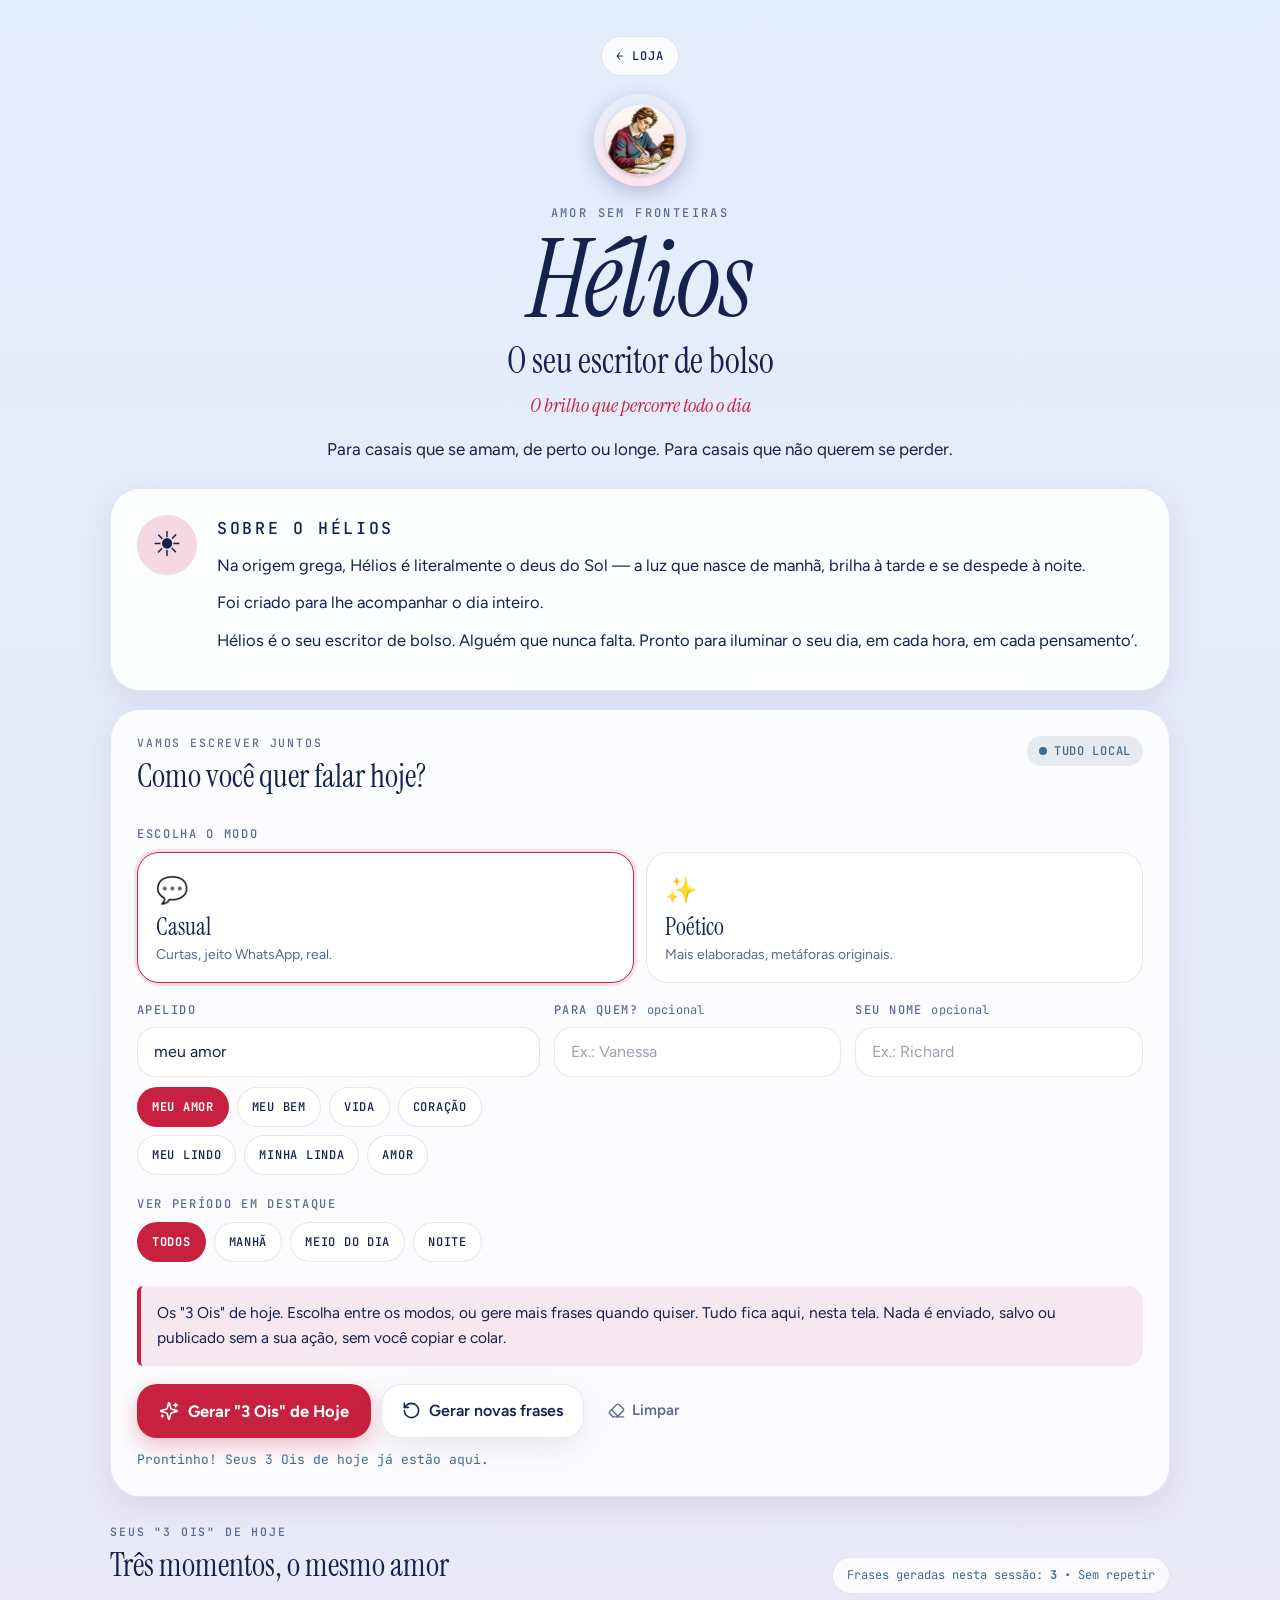
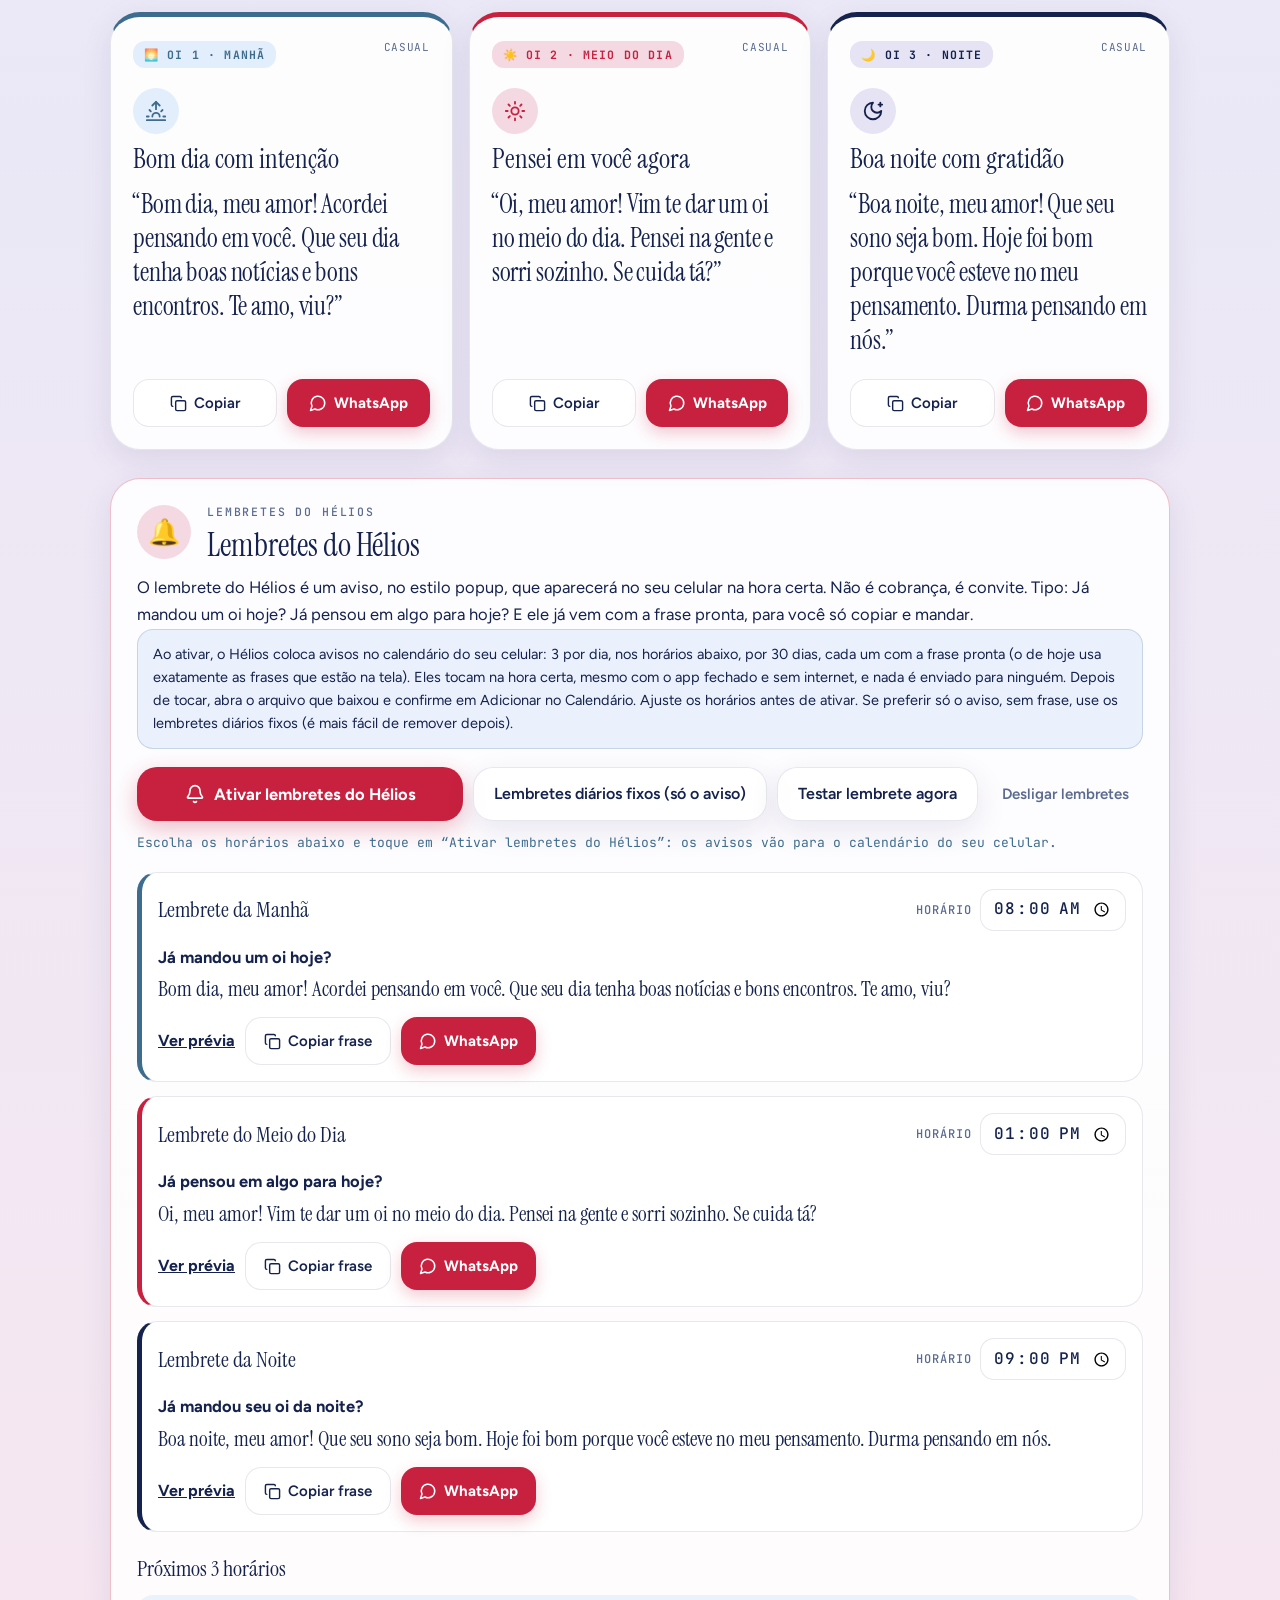
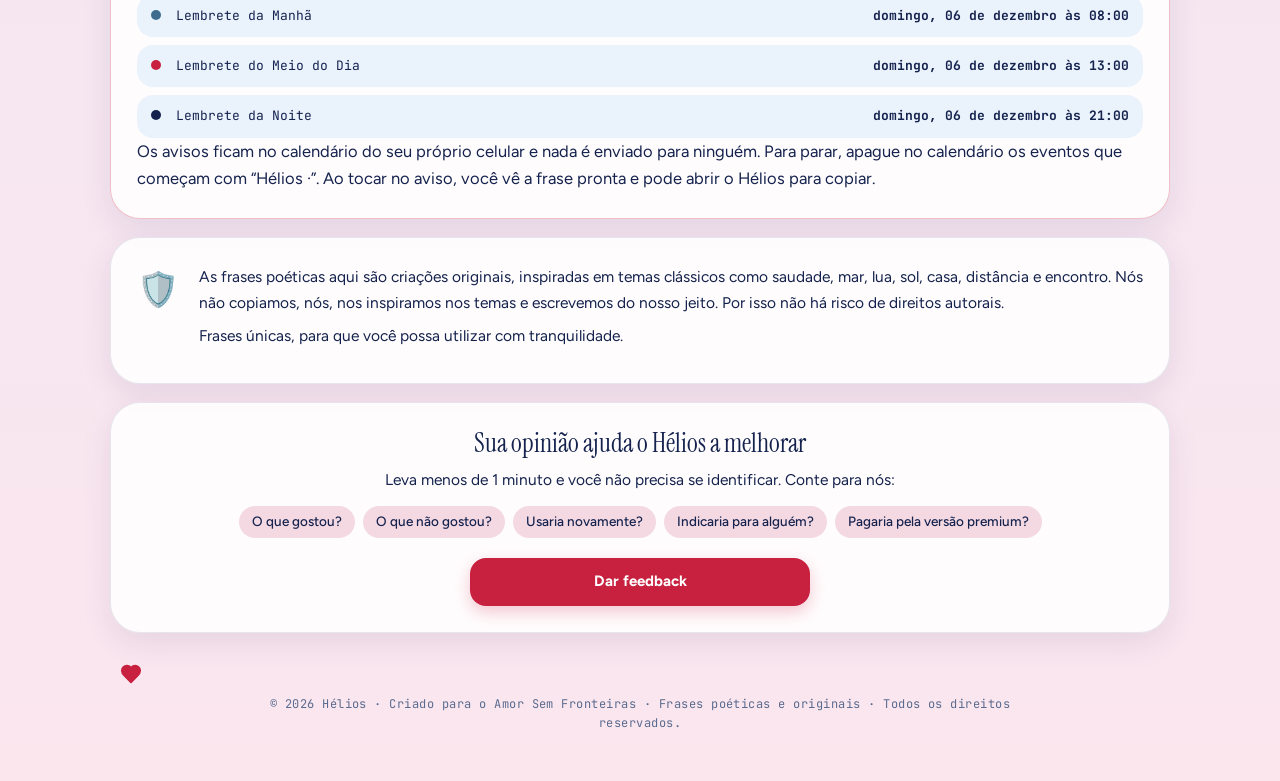
==== commit 1822e5dd: "Add files via upload" ====
--- a/app/helios/index.html
+++ b/app/helios/index.html
@@ -626,7 +626,7 @@
 `+l[o].replace(" at new "," at ");return e.displayName&&a.includes("<anonymous>")&&(a=a.replace("<anonymous>",e.displayName)),a}while(1<=o&&0<=i);break}}}finally{wu=!1,Error.prepareStackTrace=t}return(e=e?e.displayName||e.name:"")?Ut(e):""}function fp(e){switch(e.tag){case 5:return Ut(e.type);case 16:return Ut("Lazy");case 13:return Ut("Suspense");case 19:return Ut("SuspenseList");case 0:case 2:case 15:return e=Eu(e.type,!1),e;case 11:return e=Eu(e.type.render,!1),e;case 1:return e=Eu(e.type,!0),e;default:return""}}function Ku(e){if(e==null)return null;if(typeof e==="function")return e.displayName||e.name||null;if(typeof e==="string")return e;switch(e){case qn:return"Fragment";case Jn:return"Portal";case Bu:return"Profiler";case $o:return"StrictMode";case Wu:return"Suspense";case Qu:return"SuspenseList"}if(typeof e==="object")switch(e.$$typeof){case ls:return(e.displayName||"Context")+".Consumer";case rs:return(e._context.displayName||"Context")+".Provider";case Ao:var n=e.render;return e=e.displayName,e||(e=n.displayName||n.name||"",e=e!==""?"ForwardRef("+e+")":"ForwardRef"),e;case Ho:return n=e.displayName||null,n!==null?n:Ku(e.type)||"Memo";case ln:n=e._payload,e=e._init;try{return Ku(e(n))}catch(t){}}return null}function cp(e){var n=e.type;switch(e.tag){case 24:return"Cache";case 9:return(n.displayName||"Context")+".Consumer";case 10:return(n._context.displayName||"Context")+".Provider";case 18:return"DehydratedFragment";case 11:return e=n.render,e=e.displayName||e.name||"",n.displayName||(e!==""?"ForwardRef("+e+")":"ForwardRef");case 7:return"Fragment";case 5:return n;case 4:return"Portal";case 3:return"Root";case 6:return"Text";case 16:return Ku(n);case 8:return n===$o?"StrictMode":"Mode";case 22:return"Offscreen";case 12:return"Profiler";case 21:return"Scope";case 13:return"Suspense";case 19:return"SuspenseList";case 25:return"TracingMarker";case 1:case 0:case 17:case 2:case 14:case 15:if(typeof n==="function")return n.displayName||n.name||null;if(typeof n==="string")return n}return null}function Sn(e){switch(typeof e){case"boolean":case"number":case"string":case"undefined":return e;case"object":return e;default:return""}}function os(e){var n=e.type;return(e=e.nodeName)&&e.toLowerCase()==="input"&&(n==="checkbox"||n==="radio")}function dp(e){var n=os(e)?"checked":"value",t=Object.getOwnPropertyDescriptor(e.constructor.prototype,n),r=""+e[n];if(!e.hasOwnProperty(n)&&typeof t<"u"&&typeof t.get==="function"&&typeof t.set==="function"){var{get:l,set:u}=t;return Object.defineProperty(e,n,{configurable:!0,get:function(){return l.call(this)},set:function(o){r=""+o,u.call(this,o)}}),Object.defineProperty(e,n,{enumerable:t.enumerable}),{getValue:function(){return r},setValue:function(o){r=""+o},stopTracking:function(){e._valueTracker=null,delete e[n]}}}}function Wr(e){e._valueTracker||(e._valueTracker=dp(e))}function is(e){if(!e)return!1;var n=e._valueTracker;if(!n)return!0;var t=n.getValue(),r="";return e&&(r=os(e)?e.checked?"true":"false":e.value),e=r,e!==t?(n.setValue(e),!0):!1}function vl(e){if(e=e||(typeof document<"u"?document:void 0),typeof e>"u")return null;try{return e.activeElement||e.body}catch(n){return e.body}}function Yu(e,n){var t=n.checked;return W({},n,{defaultChecked:void 0,defaultValue:void 0,value:void 0,checked:t!=null?t:e._wrapperState.initialChecked})}function ea(e,n){var t=n.defaultValue==null?"":n.defaultValue,r=n.checked!=null?n.checked:n.defaultChecked;t=Sn(n.value!=null?n.value:t),e._wrapperState={initialChecked:r,initialValue:t,controlled:n.type==="checkbox"||n.type==="radio"?n.checked!=null:n.value!=null}}function as(e,n){n=n.checked,n!=null&&Vo(e,"checked",n,!1)}function Xu(e,n){as(e,n);var t=Sn(n.value),r=n.type;if(t!=null)if(r==="number"){if(t===0&&e.value===""||e.value!=t)e.value=""+t}else e.value!==""+t&&(e.value=""+t);else if(r==="submit"||r==="reset"){e.removeAttribute("value");return}n.hasOwnProperty("value")?Gu(e,n.type,t):n.hasOwnProperty("defaultValue")&&Gu(e,n.type,Sn(n.defaultValue)),n.checked==null&&n.defaultChecked!=null&&(e.defaultChecked=!!n.defaultChecked)}function na(e,n,t){if(n.hasOwnProperty("value")||n.hasOwnProperty("defaultValue")){var r=n.type;if(!(r!=="submit"&&r!=="reset"||n.value!==void 0&&n.value!==null))return;n=""+e._wrapperState.initialValue,t||n===e.value||(e.value=n),e.defaultValue=n}t=e.name,t!==""&&(e.name=""),e.defaultChecked=!!e._wrapperState.initialChecked,t!==""&&(e.name=t)}function Gu(e,n,t){if(n!=="number"||vl(e.ownerDocument)!==e)t==null?e.defaultValue=""+e._wrapperState.initialValue:e.defaultValue!==""+t&&(e.defaultValue=""+t)}function at(e,n,t,r){if(e=e.options,n){n={};for(var l=0;l<t.length;l++)n["$"+t[l]]=!0;for(t=0;t<e.length;t++)l=n.hasOwnProperty("$"+e[t].value),e[t].selected!==l&&(e[t].selected=l),l&&r&&(e[t].defaultSelected=!0)}else{t=""+Sn(t),n=null;for(l=0;l<e.length;l++){if(e[l].value===t){e[l].selected=!0,r&&(e[l].defaultSelected=!0);return}n!==null||e[l].disabled||(n=e[l])}n!==null&&(n.selected=!0)}}function Zu(e,n){if(n.dangerouslySetInnerHTML!=null)throw Error(m(91));return W({},n,{value:void 0,defaultValue:void 0,children:""+e._wrapperState.initialValue})}function ta(e,n){var t=n.value;if(t==null){if(t=n.children,n=n.defaultValue,t!=null){if(n!=null)throw Error(m(92));if(Vt(t)){if(1<t.length)throw Error(m(93));t=t[0]}n=t}n==null&&(n=""),t=n}e._wrapperState={initialValue:Sn(t)}}function ss(e,n){var t=Sn(n.value),r=Sn(n.defaultValue);t!=null&&(t=""+t,t!==e.value&&(e.value=t),n.defaultValue==null&&e.defaultValue!==t&&(e.defaultValue=t)),r!=null&&(e.defaultValue=""+r)}function ra(e){var n=e.textContent;n===e._wrapperState.initialValue&&n!==""&&n!==null&&(e.value=n)}function fs(e){switch(e){case"svg":return"http://www.w3.org/2000/svg";case"math":return"http://www.w3.org/1998/Math/MathML";default:return"http://www.w3.org/1999/xhtml"}}function Ju(e,n){return e==null||e==="http://www.w3.org/1999/xhtml"?fs(n):e==="http://www.w3.org/2000/svg"&&n==="foreignObject"?"http://www.w3.org/1999/xhtml":e}function nr(e,n){if(n){var t=e.firstChild;if(t&&t===e.lastChild&&t.nodeType===3){t.nodeValue=n;return}}e.textContent=n}function ds(e,n,t){return n==null||typeof n==="boolean"||n===""?"":t||typeof n!=="number"||n===0||Kt.hasOwnProperty(e)&&Kt[e]?(""+n).trim():n+"px"}function ps(e,n){e=e.style;for(var t in n)if(n.hasOwnProperty(t)){var r=t.indexOf("--")===0,l=ds(t,n[t],r);t==="float"&&(t="cssFloat"),r?e.setProperty(t,l):e[t]=l}}function qu(e,n){if(n){if(vp[e]&&(n.children!=null||n.dangerouslySetInnerHTML!=null))throw Error(m(137,e));if(n.dangerouslySetInnerHTML!=null){if(n.children!=null)throw Error(m(60));if(typeof n.dangerouslySetInnerHTML!=="object"||!("__html"in n.dangerouslySetInnerHTML))throw Error(m(61))}if(n.style!=null&&typeof n.style!=="object")throw Error(m(62))}}function ju(e,n){if(e.indexOf("-")===-1)return typeof n.is==="string";switch(e){case"annotation-xml":case"color-profile":case"font-face":case"font-face-src":case"font-face-uri":case"font-face-format":case"font-face-name":case"missing-glyph":return!1;default:return!0}}function Bo(e){return e=e.target||e.srcElement||window,e.correspondingUseElement&&(e=e.correspondingUseElement),e.nodeType===3?e.parentNode:e}function la(e){if(e=Sr(e)){if(typeof eo!=="function")throw Error(m(280));var n=e.stateNode;n&&(n=Bl(n),eo(e.stateNode,e.type,n))}}function vs(e){st?ft?ft.push(e):ft=[e]:st=e}function hs(){if(st){var e=st,n=ft;if(ft=st=null,la(e),n)for(e=0;e<n.length;e++)la(n[e])}}function ys(e,n){return e(n)}function ms(){}function gs(e,n,t){if(Cu)return e(n,t);Cu=!0;try{return ys(e,n,t)}finally{if(Cu=!1,st!==null||ft!==null)ms(),hs()}}function tr(e,n){var t=e.stateNode;if(t===null)return null;var r=Bl(t);if(r===null)return null;t=r[n];e:switch(n){case"onClick":case"onClickCapture":case"onDoubleClick":case"onDoubleClickCapture":case"onMouseDown":case"onMouseDownCapture":case"onMouseMove":case"onMouseMoveCapture":case"onMouseUp":case"onMouseUpCapture":case"onMouseEnter":(r=!r.disabled)||(e=e.type,r=!(e==="button"||e==="input"||e==="select"||e==="textarea")),e=!r;break e;default:e=!1}if(e)return null;if(t&&typeof t!=="function")throw Error(m(231,n,typeof t));return t}function hp(e,n,t,r,l,u,o,i,a){var f=Array.prototype.slice.call(arguments,3);try{n.apply(t,f)}catch(v){this.onError(v)}}function mp(e,n,t,r,l,u,o,i,a){Yt=!1,hl=null,hp.apply(yp,arguments)}function gp(e,n,t,r,l,u,o,i,a){if(mp.apply(this,arguments),Yt){if(Yt){var f=hl;Yt=!1,hl=null}else throw Error(m(198));yl||(yl=!0,to=f)}}function Wn(e){var n=e,t=e;if(e.alternate)for(;n.return;)n=n.return;else{e=n;do n=e,(n.flags&4098)!==0&&(t=n.return),e=n.return;while(e)}return n.tag===3?t:null}function Ss(e){if(e.tag===13){var n=e.memoizedState;if(n===null&&(e=e.alternate,e!==null&&(n=e.memoizedState)),n!==null)return n.dehydrated}return null}function ua(e){if(Wn(e)!==e)throw Error(m(188))}function Sp(e){var n=e.alternate;if(!n){if(n=Wn(e),n===null)throw Error(m(188));return n!==e?null:e}for(var t=e,r=n;;){var l=t.return;if(l===null)break;var u=l.alternate;if(u===null){if(r=l.return,r!==null){t=r;continue}break}if(l.child===u.child){for(u=l.child;u;){if(u===t)return ua(l),e;if(u===r)return ua(l),n;u=u.sibling}throw Error(m(188))}if(t.return!==r.return)t=l,r=u;else{for(var o=!1,i=l.child;i;){if(i===t){o=!0,t=l,r=u;break}if(i===r){o=!0,r=l,t=u;break}i=i.sibling}if(!o){for(i=u.child;i;){if(i===t){o=!0,t=u,r=l;break}if(i===r){o=!0,r=u,t=l;break}i=i.sibling}if(!o)throw Error(m(189))}}if(t.alternate!==r)throw Error(m(190))}if(t.tag!==3)throw Error(m(188));return t.stateNode.current===t?e:n}function ks(e){return e=Sp(e),e!==null?ws(e):null}function ws(e){if(e.tag===5||e.tag===6)return e;for(e=e.child;e!==null;){var n=ws(e);if(n!==null)return n;e=e.sibling}return null}function _p(e){if(Be&&typeof Be.onCommitFiberRoot==="function")try{Be.onCommitFiberRoot(Vl,e,void 0,(e.current.flags&128)===128)}catch(n){}}function Np(e){return e>>>=0,e===0?32:31-(zp(e)/Pp|0)|0}function $t(e){switch(e&-e){case 1:return 1;case 2:return 2;case 4:return 4;case 8:return 8;case 16:return 16;case 32:return 32;case 64:case 128:case 256:case 512:case 1024:case 2048:case 4096:case 8192:case 16384:case 32768:case 65536:case 131072:case 262144:case 524288:case 1048576:case 2097152:return e&4194240;case 4194304:case 8388608:case 16777216:case 33554432:case 67108864:return e&130023424;case 134217728:return 134217728;case 268435456:return 268435456;case 536870912:return 536870912;case 1073741824:return 1073741824;default:return e}}function gl(e,n){var t=e.pendingLanes;if(t===0)return 0;var r=0,l=e.suspendedLanes,u=e.pingedLanes,o=t&268435455;if(o!==0){var i=o&~l;i!==0?r=$t(i):(u&=o,u!==0&&(r=$t(u)))}else o=t&~l,o!==0?r=$t(o):u!==0&&(r=$t(u));if(r===0)return 0;if(n!==0&&n!==r&&(n&l)===0&&(l=r&-r,u=n&-n,l>=u||l===16&&(u&4194240)!==0))return n;if((r&4)!==0&&(r|=t&16),n=e.entangledLanes,n!==0)for(e=e.entanglements,n&=r;0<n;)t=31-Me(n),l=1<<t,r|=e[t],n&=~l;return r}function Tp(e,n){switch(e){case 1:case 2:case 4:return n+250;case 8:case 16:case 32:case 64:case 128:case 256:case 512:case 1024:case 2048:case 4096:case 8192:case 16384:case 32768:case 65536:case 131072:case 262144:case 524288:case 1048576:case 2097152:return n+5000;case 4194304:case 8388608:case 16777216:case 33554432:case 67108864:return-1;case 134217728:case 268435456:case 536870912:case 1073741824:return-1;default:return-1}}function Lp(e,n){for(var{suspendedLanes:t,pingedLanes:r,expirationTimes:l,pendingLanes:u}=e;0<u;){var o=31-Me(u),i=1<<o,a=l[o];if(a===-1){if((i&t)===0||(i&r)!==0)l[o]=Tp(i,n)}else a<=n&&(e.expiredLanes|=i);u&=~i}}function ro(e){return e=e.pendingLanes&-1073741825,e!==0?e:e&1073741824?1073741824:0}function zs(){var e=Kr;return Kr<<=1,(Kr&4194240)===0&&(Kr=64),e}function _u(e){for(var n=[],t=0;31>t;t++)n.push(e);return n}function mr(e,n,t){e.pendingLanes|=n,n!==536870912&&(e.suspendedLanes=0,e.pingedLanes=0),e=e.eventTimes,n=31-Me(n),e[n]=t}function Fp(e,n){var t=e.pendingLanes&~n;e.pendingLanes=n,e.suspendedLanes=0,e.pingedLanes=0,e.expiredLanes&=n,e.mutableReadLanes&=n,e.entangledLanes&=n,n=e.entanglements;var r=e.eventTimes;for(e=e.expirationTimes;0<t;){var l=31-Me(t),u=1<<l;n[l]=0,r[l]=-1,e[l]=-1,t&=~u}}function Qo(e,n){var t=e.entangledLanes|=n;for(e=e.entanglements;t;){var r=31-Me(t),l=1<<r;l&n|e[r]&n&&(e[r]|=n),t&=~l}}function Ps(e){return e&=-e,1<e?4<e?(e&268435455)!==0?16:536870912:4:1}function ia(e,n){switch(e){case"focusin":case"focusout":cn=null;break;case"dragenter":case"dragleave":dn=null;break;case"mouseover":case"mouseout":pn=null;break;case"pointerover":case"pointerout":rr.delete(n.pointerId);break;case"gotpointercapture":case"lostpointercapture":lr.delete(n.pointerId)}}function Ot(e,n,t,r,l,u){if(e===null||e.nativeEvent!==u)return e={blockedOn:n,domEventName:t,eventSystemFlags:r,nativeEvent:u,targetContainers:[l]},n!==null&&(n=Sr(n),n!==null&&Ko(n)),e;return e.eventSystemFlags|=r,n=e.targetContainers,l!==null&&n.indexOf(l)===-1&&n.push(l),e}function Dp(e,n,t,r,l){switch(n){case"focusin":return cn=Ot(cn,e,n,t,r,l),!0;case"dragenter":return dn=Ot(dn,e,n,t,r,l),!0;case"mouseover":return pn=Ot(pn,e,n,t,r,l),!0;case"pointerover":var u=l.pointerId;return rr.set(u,Ot(rr.get(u)||null,e,n,t,r,l)),!0;case"gotpointercapture":return u=l.pointerId,lr.set(u,Ot(lr.get(u)||null,e,n,t,r,l)),!0}return!1}function Os(e){var n=Dn(e.target);if(n!==null){var t=Wn(n);if(t!==null){if(n=t.tag,n===13){if(n=Ss(t),n!==null){e.blockedOn=n,Fs(e.priority,function(){Ts(t)});return}}else if(n===3&&t.stateNode.current.memoizedState.isDehydrated){e.blockedOn=t.tag===3?t.stateNode.containerInfo:null;return}}}e.blockedOn=null}function rl(e){if(e.blockedOn!==null)return!1;for(var n=e.targetContainers;0<n.length;){var t=uo(e.domEventName,e.eventSystemFlags,n[0],e.nativeEvent);if(t===null){t=e.nativeEvent;var r=new t.constructor(t.type,t);bu=r,t.target.dispatchEvent(r),bu=null}else return n=Sr(t),n!==null&&Ko(n),e.blockedOn=t,!1;n.shift()}return!0}function aa(e,n,t){rl(e)&&t.delete(n)}function xp(){lo=!1,cn!==null&&rl(cn)&&(cn=null),dn!==null&&rl(dn)&&(dn=null),pn!==null&&rl(pn)&&(pn=null),rr.forEach(aa),lr.forEach(aa)}function Dt(e,n){e.blockedOn===n&&(e.blockedOn=null,lo||(lo=!0,$.unstable_scheduleCallback($.unstable_NormalPriority,xp)))}function ur(e){function n(l){return Dt(l,e)}if(0<Xr.length){Dt(Xr[0],e);for(var t=1;t<Xr.length;t++){var r=Xr[t];r.blockedOn===e&&(r.blockedOn=null)}}cn!==null&&Dt(cn,e),dn!==null&&Dt(dn,e),pn!==null&&Dt(pn,e),rr.forEach(n),lr.forEach(n);for(t=0;t<on.length;t++)r=on[t],r.blockedOn===e&&(r.blockedOn=null);for(;0<on.length&&(t=on[0],t.blockedOn===null);)Os(t),t.blockedOn===null&&on.shift()}function Mp(e,n,t,r){var l=x,u=ct.transition;ct.transition=null;try{x=1,Yo(e,n,t,r)}finally{x=l,ct.transition=u}}function Ip(e,n,t,r){var l=x,u=ct.transition;ct.transition=null;try{x=4,Yo(e,n,t,r)}finally{x=l,ct.transition=u}}function Yo(e,n,t,r){if(Sl){var l=uo(e,n,t,r);if(l===null)Fu(e,n,r,kl,t),ia(e,r);else if(Dp(l,e,n,t,r))r.stopPropagation();else if(ia(e,r),n&4&&-1<Op.indexOf(e)){for(;l!==null;){var u=Sr(l);if(u!==null&&Ns(u),u=uo(e,n,t,r),u===null&&Fu(e,n,r,kl,t),u===l)break;l=u}l!==null&&r.stopPropagation()}else Fu(e,n,r,null,t)}}function uo(e,n,t,r){if(kl=null,e=Bo(r),e=Dn(e),e!==null)if(n=Wn(e),n===null)e=null;else if(t=n.tag,t===13){if(e=Ss(n),e!==null)return e;e=null}else if(t===3){if(n.stateNode.current.memoizedState.isDehydrated)return n.tag===3?n.stateNode.containerInfo:null;e=null}else n!==e&&(e=null);return kl=e,null}function Ds(e){switch(e){case"cancel":case"click":case"close":case"contextmenu":case"copy":case"cut":case"auxclick":case"dblclick":case"dragend":case"dragstart":case"drop":case"focusin":case"focusout":case"input":case"invalid":case"keydown":case"keypress":case"keyup":case"mousedown":case"mouseup":case"paste":case"pause":case"play":case"pointercancel":case"pointerdown":case"pointerup":case"ratechange":case"reset":case"resize":case"seeked":case"submit":case"touchcancel":case"touchend":case"touchstart":case"volumechange":case"change":case"selectionchange":case"textInput":case"compositionstart":case"compositionend":case"compositionupdate":case"beforeblur":case"afterblur":case"beforeinput":case"blur":case"fullscreenchange":case"focus":case"hashchange":case"popstate":case"select":case"selectstart":return 1;case"drag":case"dragenter":case"dragexit":case"dragleave":case"dragover":case"mousemove":case"mouseout":case"mouseover":case"pointermove":case"pointerout":case"pointerover":case"scroll":case"toggle":case"touchmove":case"wheel":case"mouseenter":case"mouseleave":case"pointerenter":case"pointerleave":return 4;case"message":switch(Ep()){case Wo:return 1;case Cs:return 4;case ml:case Cp:return 16;case _s:return 536870912;default:return 16}default:return 16}}function xs(){if(ll)return ll;var e,n=Xo,t=n.length,r,l="value"in sn?sn.value:sn.textContent,u=l.length;for(e=0;e<t&&n[e]===l[e];e++);var o=t-e;for(r=1;r<=o&&n[t-r]===l[u-r];r++);return ll=l.slice(e,1<r?1-r:void 0)}function ul(e){var n=e.keyCode;return"charCode"in e?(e=e.charCode,e===0&&n===13&&(e=13)):e=n,e===10&&(e=13),32<=e||e===13?e:0}function Gr(){return!0}function sa(){return!1}function we(e){function n(t,r,l,u,o){this._reactName=t,this._targetInst=l,this.type=r,this.nativeEvent=u,this.target=o,this.currentTarget=null;for(var i in e)e.hasOwnProperty(i)&&(t=e[i],this[i]=t?t(u):u[i]);return this.isDefaultPrevented=(u.defaultPrevented!=null?u.defaultPrevented:u.returnValue===!1)?Gr:sa,this.isPropagationStopped=sa,this}return W(n.prototype,{preventDefault:function(){this.defaultPrevented=!0;var t=this.nativeEvent;t&&(t.preventDefault?t.preventDefault():typeof t.returnValue!=="unknown"&&(t.returnValue=!1),this.isDefaultPrevented=Gr)},stopPropagation:function(){var t=this.nativeEvent;t&&(t.stopPropagation?t.stopPropagation():typeof t.cancelBubble!=="unknown"&&(t.cancelBubble=!0),this.isPropagationStopped=Gr)},persist:function(){},isPersistent:Gr}),n}function Gp(e){var n=this.nativeEvent;return n.getModifierState?n.getModifierState(e):(e=Xp[e])?!!n[e]:!1}function Zo(){return Gp}function Is(e,n){switch(e){case"keyup":return l0.indexOf(n.keyCode)!==-1;case"keydown":return n.keyCode!==229;case"keypress":case"mousedown":case"focusout":return!0;default:return!1}}function Rs(e){return e=e.detail,typeof e==="object"&&"data"in e?e.data:null}function o0(e,n){switch(e){case"compositionend":return Rs(n);case"keypress":if(n.which!==32)return null;return va=!0,pa;case"textInput":return e=n.data,e===pa&&va?null:e;default:return null}}function i0(e,n){if(jn)return e==="compositionend"||!Jo&&Is(e,n)?(e=xs(),ll=Xo=sn=null,jn=!1,e):null;switch(e){case"paste":return null;case"keypress":if(!(n.ctrlKey||n.altKey||n.metaKey)||n.ctrlKey&&n.altKey){if(n.char&&1<n.char.length)return n.char;if(n.which)return String.fromCharCode(n.which)}return null;case"compositionend":return Ms&&n.locale!=="ko"?null:n.data;default:return null}}function ha(e){var n=e&&e.nodeName&&e.nodeName.toLowerCase();return n==="input"?!!a0[e.type]:n==="textarea"?!0:!1}function Us(e,n,t,r){vs(r),n=wl(n,"onChange"),0<n.length&&(t=new Go("onChange","change",null,t,r),e.push({event:t,listeners:n}))}function s0(e){Gs(e,0)}function Al(e){var n=nt(e);if(is(n))return e}function f0(e,n){if(e==="change")return n}function ya(){Gt&&(Gt.detachEvent("onpropertychange",$s),or=Gt=null)}function $s(e){if(e.propertyName==="value"&&Al(or)){var n=[];Us(n,or,e,Bo(e)),gs(s0,n)}}function c0(e,n,t){e==="focusin"?(ya(),Gt=n,or=t,Gt.attachEvent("onpropertychange",$s)):e==="focusout"&&ya()}function d0(e){if(e==="selectionchange"||e==="keyup"||e==="keydown")return Al(or)}function p0(e,n){if(e==="click")return Al(n)}function v0(e,n){if(e==="input"||e==="change")return Al(n)}function h0(e,n){return e===n&&(e!==0||1/e===1/n)||e!==e&&n!==n}function ir(e,n){if(Re(e,n))return!0;if(typeof e!=="object"||e===null||typeof n!=="object"||n===null)return!1;var t=Object.keys(e),r=Object.keys(n);if(t.length!==r.length)return!1;for(r=0;r<t.length;r++){var l=t[r];if(!Hu.call(n,l)||!Re(e[l],n[l]))return!1}return!0}function ma(e){for(;e&&e.firstChild;)e=e.firstChild;return e}function ga(e,n){var t=ma(e);e=0;for(var r;t;){if(t.nodeType===3){if(r=e+t.textContent.length,e<=n&&r>=n)return{node:t,offset:n-e};e=r}e:{for(;t;){if(t.nextSibling){t=t.nextSibling;break e}t=t.parentNode}t=void 0}t=ma(t)}}function As(e,n){return e&&n?e===n?!0:e&&e.nodeType===3?!1:n&&n.nodeType===3?As(e,n.parentNode):("contains"in e)?e.contains(n):e.compareDocumentPosition?!!(e.compareDocumentPosition(n)&16):!1:!1}function Hs(){for(var e=window,n=vl();n instanceof e.HTMLIFrameElement;){try{var t=typeof n.contentWindow.location.href==="string"}catch(r){t=!1}if(t)e=n.contentWindow;else break;n=vl(e.document)}return n}function qo(e){var n=e&&e.nodeName&&e.nodeName.toLowerCase();return n&&(n==="input"&&(e.type==="text"||e.type==="search"||e.type==="tel"||e.type==="url"||e.type==="password")||n==="textarea"||e.contentEditable==="true")}function y0(e){var n=Hs(),t=e.focusedElem,r=e.selectionRange;if(n!==t&&t&&t.ownerDocument&&As(t.ownerDocument.documentElement,t)){if(r!==null&&qo(t)){if(n=r.start,e=r.end,e===void 0&&(e=n),"selectionStart"in t)t.selectionStart=n,t.selectionEnd=Math.min(e,t.value.length);else if(e=(n=t.ownerDocument||document)&&n.defaultView||window,e.getSelection){e=e.getSelection();var l=t.textContent.length,u=Math.min(r.start,l);r=r.end===void 0?u:Math.min(r.end,l),!e.extend&&u>r&&(l=r,r=u,u=l),l=ga(t,u);var o=ga(t,r);l&&o&&(e.rangeCount!==1||e.anchorNode!==l.node||e.anchorOffset!==l.offset||e.focusNode!==o.node||e.focusOffset!==o.offset)&&(n=n.createRange(),n.setStart(l.node,l.offset),e.removeAllRanges(),u>r?(e.addRange(n),e.extend(o.node,o.offset)):(n.setEnd(o.node,o.offset),e.addRange(n)))}}n=[];for(e=t;e=e.parentNode;)e.nodeType===1&&n.push({element:e,left:e.scrollLeft,top:e.scrollTop});typeof t.focus==="function"&&t.focus();for(t=0;t<n.length;t++)e=n[t],e.element.scrollLeft=e.left,e.element.scrollTop=e.top}}function Sa(e,n,t){var r=t.window===t?t.document:t.nodeType===9?t:t.ownerDocument;io||bn==null||bn!==vl(r)||(r=bn,("selectionStart"in r)&&qo(r)?r={start:r.selectionStart,end:r.selectionEnd}:(r=(r.ownerDocument&&r.ownerDocument.defaultView||window).getSelection(),r={anchorNode:r.anchorNode,anchorOffset:r.anchorOffset,focusNode:r.focusNode,focusOffset:r.focusOffset}),Zt&&ir(Zt,r)||(Zt=r,r=wl(oo,"onSelect"),0<r.length&&(n=new Go("onSelect","select",null,n,t),e.push({event:n,listeners:r}),n.target=bn)))}function Zr(e,n){var t={};return t[e.toLowerCase()]=n.toLowerCase(),t["Webkit"+e]="webkit"+n,t["Moz"+e]="moz"+n,t}function Hl(e){if(Tu[e])return Tu[e];if(!et[e])return e;var n=et[e],t;for(t in n)if(n.hasOwnProperty(t)&&t in Bs)return Tu[e]=n[t];return e}function wn(e,n){Xs.set(e,n),Bn(n,[e])}function wa(e,n,t){var r=e.type||"unknown-event";e.currentTarget=t,gp(r,n,void 0,e),e.currentTarget=null}function Gs(e,n){n=(n&4)!==0;for(var t=0;t<e.length;t++){var r=e[t],l=r.event;r=r.listeners;e:{var u=void 0;if(n)for(var o=r.length-1;0<=o;o--){var i=r[o],a=i.instance,f=i.currentTarget;if(i=i.listener,a!==u&&l.isPropagationStopped())break e;wa(l,i,f),u=a}else for(o=0;o<r.length;o++){if(i=r[o],a=i.instance,f=i.currentTarget,i=i.listener,a!==u&&l.isPropagationStopped())break e;wa(l,i,f),u=a}}}if(yl)throw e=to,yl=!1,to=null,e}function R(e,n){var t=n[ho];t===void 0&&(t=n[ho]=new Set);var r=e+"__bubble";t.has(r)||(Zs(n,e,2,!1),t.add(r))}function Lu(e,n,t){var r=0;n&&(r|=4),Zs(t,e,r,n)}function ar(e){if(!e[Jr]){e[Jr]=!0,ts.forEach(function(t){t!=="selectionchange"&&(g0.has(t)||Lu(t,!1,e),Lu(t,!0,e))});var n=e.nodeType===9?e:e.ownerDocument;n===null||n[Jr]||(n[Jr]=!0,Lu("selectionchange",!1,n))}}function Zs(e,n,t,r){switch(Ds(n)){case 1:var l=Mp;break;case 4:l=Ip;break;default:l=Yo}t=l.bind(null,n,t,e),l=void 0,!no||n!=="touchstart"&&n!=="touchmove"&&n!=="wheel"||(l=!0),r?l!==void 0?e.addEventListener(n,t,{capture:!0,passive:l}):e.addEventListener(n,t,!0):l!==void 0?e.addEventListener(n,t,{passive:l}):e.addEventListener(n,t,!1)}function Fu(e,n,t,r,l){var u=r;if((n&1)===0&&(n&2)===0&&r!==null)e:for(;;){if(r===null)return;var o=r.tag;if(o===3||o===4){var i=r.stateNode.containerInfo;if(i===l||i.nodeType===8&&i.parentNode===l)break;if(o===4)for(o=r.return;o!==null;){var a=o.tag;if(a===3||a===4){if(a=o.stateNode.containerInfo,a===l||a.nodeType===8&&a.parentNode===l)return}o=o.return}for(;i!==null;){if(o=Dn(i),o===null)return;if(a=o.tag,a===5||a===6){r=u=o;continue e}i=i.parentNode}}r=r.return}gs(function(){var f=u,v=Bo(t),h=[];e:{var p=Xs.get(e);if(p!==void 0){var S=Go,w=e;switch(e){case"keypress":if(ul(t)===0)break e;case"keydown":case"keyup":S=Jp;break;case"focusin":w="focus",S=Nu;break;case"focusout":w="blur",S=Nu;break;case"beforeblur":case"afterblur":S=Nu;break;case"click":if(t.button===2)break e;case"auxclick":case"dblclick":case"mousedown":case"mousemove":case"mouseup":case"mouseout":case"mouseover":case"contextmenu":S=fa;break;case"drag":case"dragend":case"dragenter":case"dragexit":case"dragleave":case"dragover":case"dragstart":case"drop":S=Vp;break;case"touchcancel":case"touchend":case"touchmove":case"touchstart":S=bp;break;case Ws:case Qs:case Ks:S=Hp;break;case Ys:S=n0;break;case"scroll":S=Rp;break;case"wheel":S=r0;break;case"copy":case"cut":case"paste":S=Wp;break;case"gotpointercapture":case"lostpointercapture":case"pointercancel":case"pointerdown":case"pointermove":case"pointerout":case"pointerover":case"pointerup":S=da}var C=(n&4)!==0,M=!C&&e==="scroll",c=C?p!==null?p+"Capture":null:p;C=[];for(var s=f,d;s!==null;){d=s;var g=d.stateNode;if(d.tag===5&&g!==null&&(d=g,c!==null&&(g=tr(s,c),g!=null&&C.push(sr(s,g,d)))),M)break;s=s.return}0<C.length&&(p=new S(p,w,null,t,v),h.push({event:p,listeners:C}))}}if((n&7)===0){e:{if(p=e==="mouseover"||e==="pointerover",S=e==="mouseout"||e==="pointerout",p&&t!==bu&&(w=t.relatedTarget||t.fromElement)&&(Dn(w)||w[je]))break e;if(S||p){if(p=v.window===v?v:(p=v.ownerDocument)?p.defaultView||p.parentWindow:window,S){if(w=t.relatedTarget||t.toElement,S=f,w=w?Dn(w):null,w!==null&&(M=Wn(w),w!==M||w.tag!==5&&w.tag!==6))w=null}else S=null,w=f;if(S!==w){if(C=fa,g="onMouseLeave",c="onMouseEnter",s="mouse",e==="pointerout"||e==="pointerover")C=da,g="onPointerLeave",c="onPointerEnter",s="pointer";if(M=S==null?p:nt(S),d=w==null?p:nt(w),p=new C(g,s+"leave",S,t,v),p.target=M,p.relatedTarget=d,g=null,Dn(v)===f&&(C=new C(c,s+"enter",w,t,v),C.target=d,C.relatedTarget=M,g=C),M=g,S&&w)n:{C=S,c=w,s=0;for(d=C;d;d=Gn(d))s++;d=0;for(g=c;g;g=Gn(g))d++;for(;0<s-d;)C=Gn(C),s--;for(;0<d-s;)c=Gn(c),d--;for(;s--;){if(C===c||c!==null&&C===c.alternate)break n;C=Gn(C),c=Gn(c)}C=null}else C=null;S!==null&&Ea(h,p,S,C,!1),w!==null&&M!==null&&Ea(h,M,w,C,!0)}}}e:{if(p=f?nt(f):window,S=p.nodeName&&p.nodeName.toLowerCase(),S==="select"||S==="input"&&p.type==="file")var z=f0;else if(ha(p))if(Vs)z=v0;else{z=d0;var P=c0}else(S=p.nodeName)&&S.toLowerCase()==="input"&&(p.type==="checkbox"||p.type==="radio")&&(z=p0);if(z&&(z=z(e,f))){Us(h,z,t,v);break e}P&&P(e,p,f),e==="focusout"&&(P=p._wrapperState)&&P.controlled&&p.type==="number"&&Gu(p,"number",p.value)}switch(P=f?nt(f):window,e){case"focusin":if(ha(P)||P.contentEditable==="true")bn=P,oo=f,Zt=null;break;case"focusout":Zt=oo=bn=null;break;case"mousedown":io=!0;break;case"contextmenu":case"mouseup":case"dragend":io=!1,Sa(h,t,v);break;case"selectionchange":if(m0)break;case"keydown":case"keyup":Sa(h,t,v)}var N;if(Jo)e:{switch(e){case"compositionstart":var T="onCompositionStart";break e;case"compositionend":T="onCompositionEnd";break e;case"compositionupdate":T="onCompositionUpdate";break e}T=void 0}else jn?Is(e,t)&&(T="onCompositionEnd"):e==="keydown"&&t.keyCode===229&&(T="onCompositionStart");if(T&&(Ms&&t.locale!=="ko"&&(jn||T!=="onCompositionStart"?T==="onCompositionEnd"&&jn&&(N=xs()):(sn=v,Xo=("value"in sn)?sn.value:sn.textContent,jn=!0)),P=wl(f,T),0<P.length&&(T=new ca(T,e,null,t,v),h.push({event:T,listeners:P}),N?T.data=N:(N=Rs(t),N!==null&&(T.data=N)))),N=u0?o0(e,t):i0(e,t))f=wl(f,"onBeforeInput"),0<f.length&&(v=new ca("onBeforeInput","beforeinput",null,t,v),h.push({event:v,listeners:f}),v.data=N)}Gs(h,n)})}function sr(e,n,t){return{instance:e,listener:n,currentTarget:t}}function wl(e,n){for(var t=n+"Capture",r=[];e!==null;){var l=e,u=l.stateNode;l.tag===5&&u!==null&&(l=u,u=tr(e,t),u!=null&&r.unshift(sr(e,u,l)),u=tr(e,n),u!=null&&r.push(sr(e,u,l))),e=e.return}return r}function Gn(e){if(e===null)return null;do e=e.return;while(e&&e.tag!==5);return e?e:null}function Ea(e,n,t,r,l){for(var u=n._reactName,o=[];t!==null&&t!==r;){var i=t,a=i.alternate,f=i.stateNode;if(a!==null&&a===r)break;i.tag===5&&f!==null&&(i=f,l?(a=tr(t,u),a!=null&&o.unshift(sr(t,a,i))):l||(a=tr(t,u),a!=null&&o.push(sr(t,a,i)))),t=t.return}o.length!==0&&e.push({event:n,listeners:o})}function Ca(e){return(typeof e==="string"?e:""+e).replace(S0,`
 `).replace(k0,"")}function qr(e,n,t){if(n=Ca(n),Ca(e)!==n&&t)throw Error(m(425))}function El(){}function po(e,n){return e==="textarea"||e==="noscript"||typeof n.children==="string"||typeof n.children==="number"||typeof n.dangerouslySetInnerHTML==="object"&&n.dangerouslySetInnerHTML!==null&&n.dangerouslySetInnerHTML.__html!=null}function C0(e){setTimeout(function(){throw e})}function Ou(e,n){var t=n,r=0;do{var l=t.nextSibling;if(e.removeChild(t),l&&l.nodeType===8)if(t=l.data,t==="/$"){if(r===0){e.removeChild(l),ur(n);return}r--}else t!=="$"&&t!=="$?"&&t!=="$!"||r++;t=l}while(t);ur(n)}function vn(e){for(;e!=null;e=e.nextSibling){var n=e.nodeType;if(n===1||n===3)break;if(n===8){if(n=e.data,n==="$"||n==="$!"||n==="$?")break;if(n==="/$")return null}}return e}function za(e){e=e.previousSibling;for(var n=0;e;){if(e.nodeType===8){var t=e.data;if(t==="$"||t==="$!"||t==="$?"){if(n===0)return e;n--}else t==="/$"&&n++}e=e.previousSibling}return null}function Dn(e){var n=e[He];if(n)return n;for(var t=e.parentNode;t;){if(n=t[je]||t[He]){if(t=n.alternate,n.child!==null||t!==null&&t.child!==null)for(e=za(e);e!==null;){if(t=e[He])return t;e=za(e)}return n}e=t,t=e.parentNode}return null}function Sr(e){return e=e[He]||e[je],!e||e.tag!==5&&e.tag!==6&&e.tag!==13&&e.tag!==3?null:e}function nt(e){if(e.tag===5||e.tag===6)return e.stateNode;throw Error(m(33))}function Bl(e){return e[fr]||null}function En(e){return{current:e}}function U(e){0>tt||(e.current=yo[tt],yo[tt]=null,tt--)}function I(e,n){tt++,yo[tt]=e.current,e.current=n}function ht(e,n){var t=e.type.contextTypes;if(!t)return kn;var r=e.stateNode;if(r&&r.__reactInternalMemoizedUnmaskedChildContext===n)return r.__reactInternalMemoizedMaskedChildContext;var l={},u;for(u in t)l[u]=n[u];return r&&(e=e.stateNode,e.__reactInternalMemoizedUnmaskedChildContext=n,e.__reactInternalMemoizedMaskedChildContext=l),l}function ye(e){return e=e.childContextTypes,e!==null&&e!==void 0}function Cl(){U(he),U(ie)}function Pa(e,n,t){if(ie.current!==kn)throw Error(m(168));I(ie,n),I(he,t)}function Js(e,n,t){var r=e.stateNode;if(n=n.childContextTypes,typeof r.getChildContext!=="function")return t;r=r.getChildContext();for(var l in r)if(!(l in n))throw Error(m(108,cp(e)||"Unknown",l));return W({},t,r)}function _l(e){return e=(e=e.stateNode)&&e.__reactInternalMemoizedMergedChildContext||kn,Un=ie.current,I(ie,e),I(he,he.current),!0}function Na(e,n,t){var r=e.stateNode;if(!r)throw Error(m(169));t?(e=Js(e,n,Un),r.__reactInternalMemoizedMergedChildContext=e,U(he),U(ie),I(ie,e)):U(he),I(he,t)}function qs(e){Xe===null?Xe=[e]:Xe.push(e)}function P0(e){Wl=!0,qs(e)}function Cn(){if(!Du&&Xe!==null){Du=!0;var e=0,n=x;try{var t=Xe;for(x=1;e<t.length;e++){var r=t[e];do r=r(!0);while(r!==null)}Xe=null,Wl=!1}catch(l){throw Xe!==null&&(Xe=Xe.slice(e+1)),Es(Wo,Cn),l}finally{x=n,Du=!1}}return null}function Fn(e,n){rt[lt++]=Pl,rt[lt++]=zl,zl=e,Pl=n}function js(e,n,t){Ce[_e++]=Ge,Ce[_e++]=Ze,Ce[_e++]=Vn,Vn=e;var r=Ge;e=Ze;var l=32-Me(r)-1;r&=~(1<<l),t+=1;var u=32-Me(n)+l;if(30<u){var o=l-l%5;u=(r&(1<<o)-1).toString(32),r>>=o,l-=o,Ge=1<<32-Me(n)+l|t<<l|r,Ze=u+e}else Ge=1<<u|t<<l|r,Ze=e}function jo(e){e.return!==null&&(Fn(e,1),js(e,1,0))}function bo(e){for(;e===zl;)zl=rt[--lt],rt[lt]=null,Pl=rt[--lt],rt[lt]=null;for(;e===Vn;)Vn=Ce[--_e],Ce[_e]=null,Ze=Ce[--_e],Ce[_e]=null,Ge=Ce[--_e],Ce[_e]=null}function bs(e,n){var t=ze(5,null,null,0);t.elementType="DELETED",t.stateNode=n,t.return=e,n=e.deletions,n===null?(e.deletions=[t],e.flags|=16):n.push(t)}function Ta(e,n){switch(e.tag){case 5:var t=e.type;return n=n.nodeType!==1||t.toLowerCase()!==n.nodeName.toLowerCase()?null:n,n!==null?(e.stateNode=n,ke=e,Se=vn(n.firstChild),!0):!1;case 6:return n=e.pendingProps===""||n.nodeType!==3?null:n,n!==null?(e.stateNode=n,ke=e,Se=null,!0):!1;case 13:return n=n.nodeType!==8?null:n,n!==null?(t=Vn!==null?{id:Ge,overflow:Ze}:null,e.memoizedState={dehydrated:n,treeContext:t,retryLane:1073741824},t=ze(18,null,null,0),t.stateNode=n,t.return=e,e.child=t,ke=e,Se=null,!0):!1;default:return!1}}function mo(e){return(e.mode&1)!==0&&(e.flags&128)===0}function go(e){if(V){var n=Se;if(n){var t=n;if(!Ta(e,n)){if(mo(e))throw Error(m(418));n=vn(t.nextSibling);var r=ke;n&&Ta(e,n)?bs(r,t):(e.flags=e.flags&-4097|2,V=!1,ke=e)}}else{if(mo(e))throw Error(m(418));e.flags=e.flags&-4097|2,V=!1,ke=e}}}function La(e){for(e=e.return;e!==null&&e.tag!==5&&e.tag!==3&&e.tag!==13;)e=e.return;ke=e}function jr(e){if(e!==ke)return!1;if(!V)return La(e),V=!0,!1;var n;if((n=e.tag!==3)&&!(n=e.tag!==5)&&(n=e.type,n=n!=="head"&&n!=="body"&&!po(e.type,e.memoizedProps)),n&&(n=Se)){if(mo(e))throw ef(),Error(m(418));for(;n;)bs(e,n),n=vn(n.nextSibling)}if(La(e),e.tag===13){if(e=e.memoizedState,e=e!==null?e.dehydrated:null,!e)throw Error(m(317));e:{e=e.nextSibling;for(n=0;e;){if(e.nodeType===8){var t=e.data;if(t==="/$"){if(n===0){Se=vn(e.nextSibling);break e}n--}else t!=="$"&&t!=="$!"&&t!=="$?"||n++}e=e.nextSibling}Se=null}}else Se=ke?vn(e.stateNode.nextSibling):null;return!0}function ef(){for(var e=Se;e;)e=vn(e.nextSibling)}function yt(){Se=ke=null,V=!1}function ei(e){xe===null?xe=[e]:xe.push(e)}function Mt(e,n,t){if(e=t.ref,e!==null&&typeof e!=="function"&&typeof e!=="object"){if(t._owner){if(t=t._owner,t){if(t.tag!==1)throw Error(m(309));var r=t.stateNode}if(!r)throw Error(m(147,e));var l=r,u=""+e;if(n!==null&&n.ref!==null&&typeof n.ref==="function"&&n.ref._stringRef===u)return n.ref;return n=function(o){var i=l.refs;o===null?delete i[u]:i[u]=o},n._stringRef=u,n}if(typeof e!=="string")throw Error(m(284));if(!t._owner)throw Error(m(290,e))}return e}function br(e,n){throw e=Object.prototype.toString.call(n),Error(m(31,e==="[object Object]"?"object with keys {"+Object.keys(n).join(", ")+"}":e))}function Fa(e){var n=e._init;return n(e._payload)}function nf(e){function n(c,s){if(e){var d=c.deletions;d===null?(c.deletions=[s],c.flags|=16):d.push(s)}}function t(c,s){if(!e)return null;for(;s!==null;)n(c,s),s=s.sibling;return null}function r(c,s){for(c=new Map;s!==null;)s.key!==null?c.set(s.key,s):c.set(s.index,s),s=s.sibling;return c}function l(c,s){return c=gn(c,s),c.index=0,c.sibling=null,c}function u(c,s,d){if(c.index=d,!e)return c.flags|=1048576,s;if(d=c.alternate,d!==null)return d=d.index,d<s?(c.flags|=2,s):d;return c.flags|=2,s}function o(c){return e&&c.alternate===null&&(c.flags|=2),c}function i(c,s,d,g){if(s===null||s.tag!==6)return s=$u(d,c.mode,g),s.return=c,s;return s=l(s,d),s.return=c,s}function a(c,s,d,g){var z=d.type;if(z===qn)return v(c,s,d.props.children,g,d.key);if(s!==null&&(s.elementType===z||typeof z==="object"&&z!==null&&z.$$typeof===ln&&Fa(z)===s.type))return g=l(s,d.props),g.ref=Mt(c,s,d),g.return=c,g;return g=pl(d.type,d.key,d.props,null,c.mode,g),g.ref=Mt(c,s,d),g.return=c,g}function f(c,s,d,g){if(s===null||s.tag!==4||s.stateNode.containerInfo!==d.containerInfo||s.stateNode.implementation!==d.implementation)return s=Au(d,c.mode,g),s.return=c,s;return s=l(s,d.children||[]),s.return=c,s}function v(c,s,d,g,z){if(s===null||s.tag!==7)return s=Rn(d,c.mode,g,z),s.return=c,s;return s=l(s,d),s.return=c,s}function h(c,s,d){if(typeof s==="string"&&s!==""||typeof s==="number")return s=$u(""+s,c.mode,d),s.return=c,s;if(typeof s==="object"&&s!==null){switch(s.$$typeof){case Br:return d=pl(s.type,s.key,s.props,null,c.mode,d),d.ref=Mt(c,null,s),d.return=c,d;case Jn:return s=Au(s,c.mode,d),s.return=c,s;case ln:var g=s._init;return h(c,g(s._payload),d)}if(Vt(s)||Ft(s))return s=Rn(s,c.mode,d,null),s.return=c,s;br(c,s)}return null}function p(c,s,d,g){var z=s!==null?s.key:null;if(typeof d==="string"&&d!==""||typeof d==="number")return z!==null?null:i(c,s,""+d,g);if(typeof d==="object"&&d!==null){switch(d.$$typeof){case Br:return d.key===z?a(c,s,d,g):null;case Jn:return d.key===z?f(c,s,d,g):null;case ln:return z=d._init,p(c,s,z(d._payload),g)}if(Vt(d)||Ft(d))return z!==null?null:v(c,s,d,g,null);br(c,d)}return null}function S(c,s,d,g,z){if(typeof g==="string"&&g!==""||typeof g==="number")return c=c.get(d)||null,i(s,c,""+g,z);if(typeof g==="object"&&g!==null){switch(g.$$typeof){case Br:return c=c.get(g.key===null?d:g.key)||null,a(s,c,g,z);case Jn:return c=c.get(g.key===null?d:g.key)||null,f(s,c,g,z);case ln:var P=g._init;return S(c,s,d,P(g._payload),z)}if(Vt(g)||Ft(g))return c=c.get(d)||null,v(s,c,g,z,null);br(s,g)}return null}function w(c,s,d,g){for(var z=null,P=null,N=s,T=s=0,K=null;N!==null&&T<d.length;T++){N.index>T?(K=N,N=null):K=N.sibling;var L=p(c,N,d[T],g);if(L===null){N===null&&(N=K);break}e&&N&&L.alternate===null&&n(c,N),s=u(L,s,T),P===null?z=L:P.sibling=L,P=L,N=K}if(T===d.length)return t(c,N),V&&Fn(c,T),z;if(N===null){for(;T<d.length;T++)N=h(c,d[T],g),N!==null&&(s=u(N,s,T),P===null?z=N:P.sibling=N,P=N);return V&&Fn(c,T),z}for(N=r(c,N);T<d.length;T++)K=S(N,c,T,d[T],g),K!==null&&(e&&K.alternate!==null&&N.delete(K.key===null?T:K.key),s=u(K,s,T),P===null?z=K:P.sibling=K,P=K);return e&&N.forEach(function(de){return n(c,de)}),V&&Fn(c,T),z}function C(c,s,d,g){var z=Ft(d);if(typeof z!=="function")throw Error(m(150));if(d=z.call(d),d==null)throw Error(m(151));for(var P=z=null,N=s,T=s=0,K=null,L=d.next();N!==null&&!L.done;T++,L=d.next()){N.index>T?(K=N,N=null):K=N.sibling;var de=p(c,N,L.value,g);if(de===null){N===null&&(N=K);break}e&&N&&de.alternate===null&&n(c,N),s=u(de,s,T),P===null?z=de:P.sibling=de,P=de,N=K}if(L.done)return t(c,N),V&&Fn(c,T),z;if(N===null){for(;!L.done;T++,L=d.next())L=h(c,L.value,g),L!==null&&(s=u(L,s,T),P===null?z=L:P.sibling=L,P=L);return V&&Fn(c,T),z}for(N=r(c,N);!L.done;T++,L=d.next())L=S(N,c,T,L.value,g),L!==null&&(e&&L.alternate!==null&&N.delete(L.key===null?T:L.key),s=u(L,s,T),P===null?z=L:P.sibling=L,P=L);return e&&N.forEach(function(Qe){return n(c,Qe)}),V&&Fn(c,T),z}function M(c,s,d,g){if(typeof d==="object"&&d!==null&&d.type===qn&&d.key===null&&(d=d.props.children),typeof d==="object"&&d!==null){switch(d.$$typeof){case Br:e:{for(var z=d.key,P=s;P!==null;){if(P.key===z){if(z=d.type,z===qn){if(P.tag===7){t(c,P.sibling),s=l(P,d.props.children),s.return=c,c=s;break e}}else if(P.elementType===z||typeof z==="object"&&z!==null&&z.$$typeof===ln&&Fa(z)===P.type){t(c,P.sibling),s=l(P,d.props),s.ref=Mt(c,P,d),s.return=c,c=s;break e}t(c,P);break}else n(c,P);P=P.sibling}d.type===qn?(s=Rn(d.props.children,c.mode,g,d.key),s.return=c,c=s):(g=pl(d.type,d.key,d.props,null,c.mode,g),g.ref=Mt(c,s,d),g.return=c,c=g)}return o(c);case Jn:e:{for(P=d.key;s!==null;){if(s.key===P)if(s.tag===4&&s.stateNode.containerInfo===d.containerInfo&&s.stateNode.implementation===d.implementation){t(c,s.sibling),s=l(s,d.children||[]),s.return=c,c=s;break e}else{t(c,s);break}else n(c,s);s=s.sibling}s=Au(d,c.mode,g),s.return=c,c=s}return o(c);case ln:return P=d._init,M(c,s,P(d._payload),g)}if(Vt(d))return w(c,s,d,g);if(Ft(d))return C(c,s,d,g);br(c,d)}return typeof d==="string"&&d!==""||typeof d==="number"?(d=""+d,s!==null&&s.tag===6?(t(c,s.sibling),s=l(s,d),s.return=c,c=s):(t(c,s),s=$u(d,c.mode,g),s.return=c,c=s),o(c)):t(c,s)}return M}function ti(){ni=ut=Tl=null}function ri(e){var n=Nl.current;U(Nl),e._currentValue=n}function So(e,n,t){for(;e!==null;){var r=e.alternate;if((e.childLanes&n)!==n?(e.childLanes|=n,r!==null&&(r.childLanes|=n)):r!==null&&(r.childLanes&n)!==n&&(r.childLanes|=n),e===t)break;e=e.return}}function dt(e,n){Tl=e,ni=ut=null,e=e.dependencies,e!==null&&e.firstContext!==null&&((e.lanes&n)!==0&&(ve=!0),e.firstContext=null)}function Ne(e){var n=e._currentValue;if(ni!==e)if(e={context:e,memoizedValue:n,next:null},ut===null){if(Tl===null)throw Error(m(308));ut=e,Tl.dependencies={lanes:0,firstContext:e}}else ut=ut.next=e;return n}function li(e){xn===null?xn=[e]:xn.push(e)}function rf(e,n,t,r){var l=n.interleaved;return l===null?(t.next=t,li(n)):(t.next=l.next,l.next=t),n.interleaved=t,be(e,r)}function be(e,n){e.lanes|=n;var t=e.alternate;t!==null&&(t.lanes|=n),t=e;for(e=e.return;e!==null;)e.childLanes|=n,t=e.alternate,t!==null&&(t.childLanes|=n),t=e,e=e.return;return t.tag===3?t.stateNode:null}function ui(e){e.updateQueue={baseState:e.memoizedState,firstBaseUpdate:null,lastBaseUpdate:null,shared:{pending:null,interleaved:null,lanes:0},effects:null}}function lf(e,n){e=e.updateQueue,n.updateQueue===e&&(n.updateQueue={baseState:e.baseState,firstBaseUpdate:e.firstBaseUpdate,lastBaseUpdate:e.lastBaseUpdate,shared:e.shared,effects:e.effects})}function Je(e,n){return{eventTime:e,lane:n,tag:0,payload:null,callback:null,next:null}}function hn(e,n,t){var r=e.updateQueue;if(r===null)return null;if(r=r.shared,(F&2)!==0){var l=r.pending;return l===null?n.next=n:(n.next=l.next,l.next=n),r.pending=n,be(e,t)}return l=r.interleaved,l===null?(n.next=n,li(r)):(n.next=l.next,l.next=n),r.interleaved=n,be(e,t)}function il(e,n,t){if(n=n.updateQueue,n!==null&&(n=n.shared,(t&4194240)!==0)){var r=n.lanes;r&=e.pendingLanes,t|=r,n.lanes=t,Qo(e,t)}}function Oa(e,n){var{updateQueue:t,alternate:r}=e;if(r!==null&&(r=r.updateQueue,t===r)){var l=null,u=null;if(t=t.firstBaseUpdate,t!==null){do{var o={eventTime:t.eventTime,lane:t.lane,tag:t.tag,payload:t.payload,callback:t.callback,next:null};u===null?l=u=o:u=u.next=o,t=t.next}while(t!==null);u===null?l=u=n:u=u.next=n}else l=u=n;t={baseState:r.baseState,firstBaseUpdate:l,lastBaseUpdate:u,shared:r.shared,effects:r.effects},e.updateQueue=t;return}e=t.lastBaseUpdate,e===null?t.firstBaseUpdate=n:e.next=n,t.lastBaseUpdate=n}function Ll(e,n,t,r){var l=e.updateQueue;un=!1;var{firstBaseUpdate:u,lastBaseUpdate:o}=l,i=l.shared.pending;if(i!==null){l.shared.pending=null;var a=i,f=a.next;a.next=null,o===null?u=f:o.next=f,o=a;var v=e.alternate;v!==null&&(v=v.updateQueue,i=v.lastBaseUpdate,i!==o&&(i===null?v.firstBaseUpdate=f:i.next=f,v.lastBaseUpdate=a))}if(u!==null){var h=l.baseState;o=0,v=f=a=null,i=u;do{var{lane:p,eventTime:S}=i;if((r&p)===p){v!==null&&(v=v.next={eventTime:S,lane:0,tag:i.tag,payload:i.payload,callback:i.callback,next:null});e:{var w=e,C=i;switch(p=n,S=t,C.tag){case 1:if(w=C.payload,typeof w==="function"){h=w.call(S,h,p);break e}h=w;break e;case 3:w.flags=w.flags&-65537|128;case 0:if(w=C.payload,p=typeof w==="function"?w.call(S,h,p):w,p===null||p===void 0)break e;h=W({},h,p);break e;case 2:un=!0}}i.callback!==null&&i.lane!==0&&(e.flags|=64,p=l.effects,p===null?l.effects=[i]:p.push(i))}else S={eventTime:S,lane:p,tag:i.tag,payload:i.payload,callback:i.callback,next:null},v===null?(f=v=S,a=h):v=v.next=S,o|=p;if(i=i.next,i===null)if(i=l.shared.pending,i===null)break;else p=i,i=p.next,p.next=null,l.lastBaseUpdate=p,l.shared.pending=null}while(1);if(v===null&&(a=h),l.baseState=a,l.firstBaseUpdate=f,l.lastBaseUpdate=v,n=l.shared.interleaved,n!==null){l=n;do o|=l.lane,l=l.next;while(l!==n)}else u===null&&(l.shared.lanes=0);An|=o,e.lanes=o,e.memoizedState=h}}function Da(e,n,t){if(e=n.effects,n.effects=null,e!==null)for(n=0;n<e.length;n++){var r=e[n],l=r.callback;if(l!==null){if(r.callback=null,r=t,typeof l!=="function")throw Error(m(191,l));l.call(r)}}}function Mn(e){if(e===kr)throw Error(m(174));return e}function oi(e,n){switch(I(dr,n),I(cr,e),I(We,kr),e=n.nodeType,e){case 9:case 11:n=(n=n.documentElement)?n.namespaceURI:Ju(null,"");break;default:e=e===8?n.parentNode:n,n=e.namespaceURI||null,e=e.tagName,n=Ju(n,e)}U(We),I(We,n)}function gt(){U(We),U(cr),U(dr)}function uf(e){Mn(dr.current);var n=Mn(We.current),t=Ju(n,e.type);n!==t&&(I(cr,e),I(We,t))}function ii(e){cr.current===e&&(U(We),U(cr))}function Fl(e){for(var n=e;n!==null;){if(n.tag===13){var t=n.memoizedState;if(t!==null&&(t=t.dehydrated,t===null||t.data==="$?"||t.data==="$!"))return n}else if(n.tag===19&&n.memoizedProps.revealOrder!==void 0){if((n.flags&128)!==0)return n}else if(n.child!==null){n.child.return=n,n=n.child;continue}if(n===e)break;for(;n.sibling===null;){if(n.return===null||n.return===e)return null;n=n.return}n.sibling.return=n.return,n=n.sibling}return null}function ai(){for(var e=0;e<xu.length;e++)xu[e]._workInProgressVersionPrimary=null;xu.length=0}function le(){throw Error(m(321))}function si(e,n){if(n===null)return!1;for(var t=0;t<n.length&&t<e.length;t++)if(!Re(e[t],n[t]))return!1;return!0}function fi(e,n,t,r,l,u){if($n=u,B=n,n.memoizedState=null,n.updateQueue=null,n.lanes=0,al.current=e===null||e.memoizedState===null?D0:x0,e=t(r,l),Jt){u=0;do{if(Jt=!1,pr=0,25<=u)throw Error(m(301));u+=1,q=Z=null,n.updateQueue=null,al.current=M0,e=t(r,l)}while(Jt)}if(al.current=Dl,n=Z!==null&&Z.next!==null,$n=0,q=Z=B=null,Ol=!1,n)throw Error(m(300));return e}function ci(){var e=pr!==0;return pr=0,e}function Ae(){var e={memoizedState:null,baseState:null,baseQueue:null,queue:null,next:null};return q===null?B.memoizedState=q=e:q=q.next=e,q}function Te(){if(Z===null){var e=B.alternate;e=e!==null?e.memoizedState:null}else e=Z.next;var n=q===null?B.memoizedState:q.next;if(n!==null)q=n,Z=e;else{if(e===null)throw Error(m(310));Z=e,e={memoizedState:Z.memoizedState,baseState:Z.baseState,baseQueue:Z.baseQueue,queue:Z.queue,next:null},q===null?B.memoizedState=q=e:q=q.next=e}return q}function vr(e,n){return typeof n==="function"?n(e):n}function Iu(e){var n=Te(),t=n.queue;if(t===null)throw Error(m(311));t.lastRenderedReducer=e;var r=Z,l=r.baseQueue,u=t.pending;if(u!==null){if(l!==null){var o=l.next;l.next=u.next,u.next=o}r.baseQueue=l=u,t.pending=null}if(l!==null){u=l.next,r=r.baseState;var i=o=null,a=null,f=u;do{var v=f.lane;if(($n&v)===v)a!==null&&(a=a.next={lane:0,action:f.action,hasEagerState:f.hasEagerState,eagerState:f.eagerState,next:null}),r=f.hasEagerState?f.eagerState:e(r,f.action);else{var h={lane:v,action:f.action,hasEagerState:f.hasEagerState,eagerState:f.eagerState,next:null};a===null?(i=a=h,o=r):a=a.next=h,B.lanes|=v,An|=v}f=f.next}while(f!==null&&f!==u);a===null?o=r:a.next=i,Re(r,n.memoizedState)||(ve=!0),n.memoizedState=r,n.baseState=o,n.baseQueue=a,t.lastRenderedState=r}if(e=t.interleaved,e!==null){l=e;do u=l.lane,B.lanes|=u,An|=u,l=l.next;while(l!==e)}else l===null&&(t.lanes=0);return[n.memoizedState,t.dispatch]}function Ru(e){var n=Te(),t=n.queue;if(t===null)throw Error(m(311));t.lastRenderedReducer=e;var{dispatch:r,pending:l}=t,u=n.memoizedState;if(l!==null){t.pending=null;var o=l=l.next;do u=e(u,o.action),o=o.next;while(o!==l);Re(u,n.memoizedState)||(ve=!0),n.memoizedState=u,n.baseQueue===null&&(n.baseState=u),t.lastRenderedState=u}return[u,r]}function of(){}function af(e,n){var t=B,r=Te(),l=n(),u=!Re(r.memoizedState,l);if(u&&(r.memoizedState=l,ve=!0),r=r.queue,di(cf.bind(null,t,r,e),[e]),r.getSnapshot!==n||u||q!==null&&q.memoizedState.tag&1){if(t.flags|=2048,hr(9,ff.bind(null,t,r,l,n),void 0,null),j===null)throw Error(m(349));($n&30)!==0||sf(t,n,l)}return l}function sf(e,n,t){e.flags|=16384,e={getSnapshot:n,value:t},n=B.updateQueue,n===null?(n={lastEffect:null,stores:null},B.updateQueue=n,n.stores=[e]):(t=n.stores,t===null?n.stores=[e]:t.push(e))}function ff(e,n,t,r){n.value=t,n.getSnapshot=r,df(n)&&pf(e)}function cf(e,n,t){return t(function(){df(n)&&pf(e)})}function df(e){var n=e.getSnapshot;e=e.value;try{var t=n();return!Re(e,t)}catch(r){return!0}}function pf(e){var n=be(e,1);n!==null&&Ie(n,e,1,-1)}function xa(e){var n=Ae();return typeof e==="function"&&(e=e()),n.memoizedState=n.baseState=e,e={pending:null,interleaved:null,lanes:0,dispatch:null,lastRenderedReducer:vr,lastRenderedState:e},n.queue=e,e=e.dispatch=O0.bind(null,B,e),[n.memoizedState,e]}function hr(e,n,t,r){return e={tag:e,create:n,destroy:t,deps:r,next:null},n=B.updateQueue,n===null?(n={lastEffect:null,stores:null},B.updateQueue=n,n.lastEffect=e.next=e):(t=n.lastEffect,t===null?n.lastEffect=e.next=e:(r=t.next,t.next=e,e.next=r,n.lastEffect=e)),e}function vf(){return Te().memoizedState}function sl(e,n,t,r){var l=Ae();B.flags|=e,l.memoizedState=hr(1|n,t,void 0,r===void 0?null:r)}function Ql(e,n,t,r){var l=Te();r=r===void 0?null:r;var u=void 0;if(Z!==null){var o=Z.memoizedState;if(u=o.destroy,r!==null&&si(r,o.deps)){l.memoizedState=hr(n,t,u,r);return}}B.flags|=e,l.memoizedState=hr(1|n,t,u,r)}function Ma(e,n){return sl(8390656,8,e,n)}function di(e,n){return Ql(2048,8,e,n)}function hf(e,n){return Ql(4,2,e,n)}function yf(e,n){return Ql(4,4,e,n)}function mf(e,n){if(typeof n==="function")return e=e(),n(e),function(){n(null)};if(n!==null&&n!==void 0)return e=e(),n.current=e,function(){n.current=null}}function gf(e,n,t){return t=t!==null&&t!==void 0?t.concat([e]):null,Ql(4,4,mf.bind(null,n,e),t)}function pi(){}function Sf(e,n){var t=Te();n=n===void 0?null:n;var r=t.memoizedState;if(r!==null&&n!==null&&si(n,r[1]))return r[0];return t.memoizedState=[e,n],e}function kf(e,n){var t=Te();n=n===void 0?null:n;var r=t.memoizedState;if(r!==null&&n!==null&&si(n,r[1]))return r[0];return e=e(),t.memoizedState=[e,n],e}function wf(e,n,t){if(($n&21)===0)return e.baseState&&(e.baseState=!1,ve=!0),e.memoizedState=t;return Re(t,n)||(t=zs(),B.lanes|=t,An|=t,e.baseState=!0),n}function L0(e,n){var t=x;x=t!==0&&4>t?t:4,e(!0);var r=Mu.transition;Mu.transition={};try{e(!1),n()}finally{x=t,Mu.transition=r}}function Ef(){return Te().memoizedState}function F0(e,n,t){var r=mn(e);if(t={lane:r,action:t,hasEagerState:!1,eagerState:null,next:null},Cf(e))_f(n,t);else if(t=rf(e,n,t,r),t!==null){var l=fe();Ie(t,e,r,l),zf(t,n,r)}}function O0(e,n,t){var r=mn(e),l={lane:r,action:t,hasEagerState:!1,eagerState:null,next:null};if(Cf(e))_f(n,l);else{var u=e.alternate;if(e.lanes===0&&(u===null||u.lanes===0)&&(u=n.lastRenderedReducer,u!==null))try{var o=n.lastRenderedState,i=u(o,t);if(l.hasEagerState=!0,l.eagerState=i,Re(i,o)){var a=n.interleaved;a===null?(l.next=l,li(n)):(l.next=a.next,a.next=l),n.interleaved=l;return}}catch(f){}finally{}t=rf(e,n,l,r),t!==null&&(l=fe(),Ie(t,e,r,l),zf(t,n,r))}}function Cf(e){var n=e.alternate;return e===B||n!==null&&n===B}function _f(e,n){Jt=Ol=!0;var t=e.pending;t===null?n.next=n:(n.next=t.next,t.next=n),e.pending=n}function zf(e,n,t){if((t&4194240)!==0){var r=n.lanes;r&=e.pendingLanes,t|=r,n.lanes=t,Qo(e,t)}}function Oe(e,n){if(e&&e.defaultProps){n=W({},n),e=e.defaultProps;for(var t in e)n[t]===void 0&&(n[t]=e[t]);return n}return n}function ko(e,n,t,r){n=e.memoizedState,t=t(r,n),t=t===null||t===void 0?n:W({},n,t),e.memoizedState=t,e.lanes===0&&(e.updateQueue.baseState=t)}function Ia(e,n,t,r,l,u,o){return e=e.stateNode,typeof e.shouldComponentUpdate==="function"?e.shouldComponentUpdate(r,u,o):n.prototype&&n.prototype.isPureReactComponent?!ir(t,r)||!ir(l,u):!0}function Pf(e,n,t){var r=!1,l=kn,u=n.contextType;return typeof u==="object"&&u!==null?u=Ne(u):(l=ye(n)?Un:ie.current,r=n.contextTypes,u=(r=r!==null&&r!==void 0)?ht(e,l):kn),n=new n(t,u),e.memoizedState=n.state!==null&&n.state!==void 0?n.state:null,n.updater=Kl,e.stateNode=n,n._reactInternals=e,r&&(e=e.stateNode,e.__reactInternalMemoizedUnmaskedChildContext=l,e.__reactInternalMemoizedMaskedChildContext=u),n}function Ra(e,n,t,r){e=n.state,typeof n.componentWillReceiveProps==="function"&&n.componentWillReceiveProps(t,r),typeof n.UNSAFE_componentWillReceiveProps==="function"&&n.UNSAFE_componentWillReceiveProps(t,r),n.state!==e&&Kl.enqueueReplaceState(n,n.state,null)}function wo(e,n,t,r){var l=e.stateNode;l.props=t,l.state=e.memoizedState,l.refs={},ui(e);var u=n.contextType;typeof u==="object"&&u!==null?l.context=Ne(u):(u=ye(n)?Un:ie.current,l.context=ht(e,u)),l.state=e.memoizedState,u=n.getDerivedStateFromProps,typeof u==="function"&&(ko(e,n,u,t),l.state=e.memoizedState),typeof n.getDerivedStateFromProps==="function"||typeof l.getSnapshotBeforeUpdate==="function"||typeof l.UNSAFE_componentWillMount!=="function"&&typeof l.componentWillMount!=="function"||(n=l.state,typeof l.componentWillMount==="function"&&l.componentWillMount(),typeof l.UNSAFE_componentWillMount==="function"&&l.UNSAFE_componentWillMount(),n!==l.state&&Kl.enqueueReplaceState(l,l.state,null),Ll(e,t,l,r),l.state=e.memoizedState),typeof l.componentDidMount==="function"&&(e.flags|=4194308)}function St(e,n){try{var t="",r=n;do t+=fp(r),r=r.return;while(r);var l=t}catch(u){l=`
 Error generating stack: `+u.message+`
-`+u.stack}return{value:e,source:n,stack:l,digest:null}}function Uu(e,n,t){return{value:e,source:null,stack:t!=null?t:null,digest:n!=null?n:null}}function Eo(e,n){try{console.error(n.value)}catch(t){setTimeout(function(){throw t})}}function Nf(e,n,t){t=Je(-1,t),t.tag=3,t.payload={element:null};var r=n.value;return t.callback=function(){Ml||(Ml=!0,Do=r),Eo(e,n)},t}function Tf(e,n,t){t=Je(-1,t),t.tag=3;var r=e.type.getDerivedStateFromError;if(typeof r==="function"){var l=n.value;t.payload=function(){return r(l)},t.callback=function(){Eo(e,n)}}var u=e.stateNode;return u!==null&&typeof u.componentDidCatch==="function"&&(t.callback=function(){Eo(e,n),typeof r!=="function"&&(yn===null?yn=new Set([this]):yn.add(this));var o=n.stack;this.componentDidCatch(n.value,{componentStack:o!==null?o:""})}),t}function Ua(e,n,t){var r=e.pingCache;if(r===null){r=e.pingCache=new I0;var l=new Set;r.set(n,l)}else l=r.get(n),l===void 0&&(l=new Set,r.set(n,l));l.has(t)||(l.add(t),e=Z0.bind(null,e,n,t),n.then(e,e))}function Va(e){do{var n;if(n=e.tag===13)n=e.memoizedState,n=n!==null?n.dehydrated!==null?!0:!1:!0;if(n)return e;e=e.return}while(e!==null);return null}function $a(e,n,t,r,l){if((e.mode&1)===0)return e===n?e.flags|=65536:(e.flags|=128,t.flags|=131072,t.flags&=-52805,t.tag===1&&(t.alternate===null?t.tag=17:(n=Je(-1,1),n.tag=2,hn(t,n,1))),t.lanes|=1),e;return e.flags|=65536,e.lanes=l,e}function se(e,n,t,r){n.child=e===null?tf(n,null,t,r):mt(n,e.child,t,r)}function Aa(e,n,t,r,l){t=t.render;var u=n.ref;if(dt(n,l),r=fi(e,n,t,r,u,l),t=ci(),e!==null&&!ve)return n.updateQueue=e.updateQueue,n.flags&=-2053,e.lanes&=~l,en(e,n,l);return V&&t&&jo(n),n.flags|=1,se(e,n,r,l),n.child}function Ha(e,n,t,r,l){if(e===null){var u=t.type;if(typeof u==="function"&&!wi(u)&&u.defaultProps===void 0&&t.compare===null&&t.defaultProps===void 0)return n.tag=15,n.type=u,Lf(e,n,u,r,l);return e=pl(t.type,null,r,n,n.mode,l),e.ref=n.ref,e.return=n,n.child=e}if(u=e.child,(e.lanes&l)===0){var o=u.memoizedProps;if(t=t.compare,t=t!==null?t:ir,t(o,r)&&e.ref===n.ref)return en(e,n,l)}return n.flags|=1,e=gn(u,r),e.ref=n.ref,e.return=n,n.child=e}function Lf(e,n,t,r,l){if(e!==null){var u=e.memoizedProps;if(ir(u,r)&&e.ref===n.ref)if(ve=!1,n.pendingProps=r=u,(e.lanes&l)!==0)(e.flags&131072)!==0&&(ve=!0);else return n.lanes=e.lanes,en(e,n,l)}return Co(e,n,t,r,l)}function Ff(e,n,t){var r=n.pendingProps,l=r.children,u=e!==null?e.memoizedState:null;if(r.mode==="hidden")if((n.mode&1)===0)n.memoizedState={baseLanes:0,cachePool:null,transitions:null},I(it,ge),ge|=t;else{if((t&1073741824)===0)return e=u!==null?u.baseLanes|t:t,n.lanes=n.childLanes=1073741824,n.memoizedState={baseLanes:e,cachePool:null,transitions:null},n.updateQueue=null,I(it,ge),ge|=e,null;n.memoizedState={baseLanes:0,cachePool:null,transitions:null},r=u!==null?u.baseLanes:t,I(it,ge),ge|=r}else u!==null?(r=u.baseLanes|t,n.memoizedState=null):r=t,I(it,ge),ge|=r;return se(e,n,l,t),n.child}function Of(e,n){var t=n.ref;if(e===null&&t!==null||e!==null&&e.ref!==t)n.flags|=512,n.flags|=2097152}function Co(e,n,t,r,l){var u=ye(t)?Un:ie.current;if(u=ht(n,u),dt(n,l),t=fi(e,n,t,r,u,l),r=ci(),e!==null&&!ve)return n.updateQueue=e.updateQueue,n.flags&=-2053,e.lanes&=~l,en(e,n,l);return V&&r&&jo(n),n.flags|=1,se(e,n,t,l),n.child}function Ba(e,n,t,r,l){if(ye(t)){var u=!0;_l(n)}else u=!1;if(dt(n,l),n.stateNode===null)fl(e,n),Pf(n,t,r),wo(n,t,r,l),r=!0;else if(e===null){var{stateNode:o,memoizedProps:i}=n;o.props=i;var a=o.context,f=t.contextType;typeof f==="object"&&f!==null?f=Ne(f):(f=ye(t)?Un:ie.current,f=ht(n,f));var v=t.getDerivedStateFromProps,h=typeof v==="function"||typeof o.getSnapshotBeforeUpdate==="function";h||typeof o.UNSAFE_componentWillReceiveProps!=="function"&&typeof o.componentWillReceiveProps!=="function"||(i!==r||a!==f)&&Ra(n,o,r,f),un=!1;var p=n.memoizedState;o.state=p,Ll(n,r,o,l),a=n.memoizedState,i!==r||p!==a||he.current||un?(typeof v==="function"&&(ko(n,t,v,r),a=n.memoizedState),(i=un||Ia(n,t,i,r,p,a,f))?(h||typeof o.UNSAFE_componentWillMount!=="function"&&typeof o.componentWillMount!=="function"||(typeof o.componentWillMount==="function"&&o.componentWillMount(),typeof o.UNSAFE_componentWillMount==="function"&&o.UNSAFE_componentWillMount()),typeof o.componentDidMount==="function"&&(n.flags|=4194308)):(typeof o.componentDidMount==="function"&&(n.flags|=4194308),n.memoizedProps=r,n.memoizedState=a),o.props=r,o.state=a,o.context=f,r=i):(typeof o.componentDidMount==="function"&&(n.flags|=4194308),r=!1)}else{o=n.stateNode,lf(e,n),i=n.memoizedProps,f=n.type===n.elementType?i:Oe(n.type,i),o.props=f,h=n.pendingProps,p=o.context,a=t.contextType,typeof a==="object"&&a!==null?a=Ne(a):(a=ye(t)?Un:ie.current,a=ht(n,a));var S=t.getDerivedStateFromProps;(v=typeof S==="function"||typeof o.getSnapshotBeforeUpdate==="function")||typeof o.UNSAFE_componentWillReceiveProps!=="function"&&typeof o.componentWillReceiveProps!=="function"||(i!==h||p!==a)&&Ra(n,o,r,a),un=!1,p=n.memoizedState,o.state=p,Ll(n,r,o,l);var w=n.memoizedState;i!==h||p!==w||he.current||un?(typeof S==="function"&&(ko(n,t,S,r),w=n.memoizedState),(f=un||Ia(n,t,f,r,p,w,a)||!1)?(v||typeof o.UNSAFE_componentWillUpdate!=="function"&&typeof o.componentWillUpdate!=="function"||(typeof o.componentWillUpdate==="function"&&o.componentWillUpdate(r,w,a),typeof o.UNSAFE_componentWillUpdate==="function"&&o.UNSAFE_componentWillUpdate(r,w,a)),typeof o.componentDidUpdate==="function"&&(n.flags|=4),typeof o.getSnapshotBeforeUpdate==="function"&&(n.flags|=1024)):(typeof o.componentDidUpdate!=="function"||i===e.memoizedProps&&p===e.memoizedState||(n.flags|=4),typeof o.getSnapshotBeforeUpdate!=="function"||i===e.memoizedProps&&p===e.memoizedState||(n.flags|=1024),n.memoizedProps=r,n.memoizedState=w),o.props=r,o.state=w,o.context=a,r=f):(typeof o.componentDidUpdate!=="function"||i===e.memoizedProps&&p===e.memoizedState||(n.flags|=4),typeof o.getSnapshotBeforeUpdate!=="function"||i===e.memoizedProps&&p===e.memoizedState||(n.flags|=1024),r=!1)}return _o(e,n,t,r,u,l)}function _o(e,n,t,r,l,u){Of(e,n);var o=(n.flags&128)!==0;if(!r&&!o)return l&&Na(n,t,!1),en(e,n,u);r=n.stateNode,R0.current=n;var i=o&&typeof t.getDerivedStateFromError!=="function"?null:r.render();return n.flags|=1,e!==null&&o?(n.child=mt(n,e.child,null,u),n.child=mt(n,null,i,u)):se(e,n,i,u),n.memoizedState=r.state,l&&Na(n,t,!0),n.child}function Df(e){var n=e.stateNode;n.pendingContext?Pa(e,n.pendingContext,n.pendingContext!==n.context):n.context&&Pa(e,n.context,!1),oi(e,n.containerInfo)}function Wa(e,n,t,r,l){return yt(),ei(l),n.flags|=256,se(e,n,t,r),n.child}function Po(e){return{baseLanes:e,cachePool:null,transitions:null}}function xf(e,n,t){var r=n.pendingProps,l=H.current,u=!1,o=(n.flags&128)!==0,i;if((i=o)||(i=e!==null&&e.memoizedState===null?!1:(l&2)!==0),i)u=!0,n.flags&=-129;else if(e===null||e.memoizedState!==null)l|=1;if(I(H,l&1),e===null){if(go(n),e=n.memoizedState,e!==null&&(e=e.dehydrated,e!==null))return(n.mode&1)===0?n.lanes=1:e.data==="$!"?n.lanes=8:n.lanes=1073741824,null;return o=r.children,e=r.fallback,u?(r=n.mode,u=n.child,o={mode:"hidden",children:o},(r&1)===0&&u!==null?(u.childLanes=0,u.pendingProps=o):u=Gl(o,r,0,null),e=Rn(e,r,t,null),u.return=n,e.return=n,u.sibling=e,n.child=u,n.child.memoizedState=Po(t),n.memoizedState=zo,e):vi(n,o)}if(l=e.memoizedState,l!==null&&(i=l.dehydrated,i!==null))return U0(e,n,o,r,i,l,t);if(u){u=r.fallback,o=n.mode,l=e.child,i=l.sibling;var a={mode:"hidden",children:r.children};return(o&1)===0&&n.child!==l?(r=n.child,r.childLanes=0,r.pendingProps=a,n.deletions=null):(r=gn(l,a),r.subtreeFlags=l.subtreeFlags&14680064),i!==null?u=gn(i,u):(u=Rn(u,o,t,null),u.flags|=2),u.return=n,r.return=n,r.sibling=u,n.child=r,r=u,u=n.child,o=e.child.memoizedState,o=o===null?Po(t):{baseLanes:o.baseLanes|t,cachePool:null,transitions:o.transitions},u.memoizedState=o,u.childLanes=e.childLanes&~t,n.memoizedState=zo,r}return u=e.child,e=u.sibling,r=gn(u,{mode:"visible",children:r.children}),(n.mode&1)===0&&(r.lanes=t),r.return=n,r.sibling=null,e!==null&&(t=n.deletions,t===null?(n.deletions=[e],n.flags|=16):t.push(e)),n.child=r,n.memoizedState=null,r}function vi(e,n){return n=Gl({mode:"visible",children:n},e.mode,0,null),n.return=e,e.child=n}function el(e,n,t,r){return r!==null&&ei(r),mt(n,e.child,null,t),e=vi(n,n.pendingProps.children),e.flags|=2,n.memoizedState=null,e}function U0(e,n,t,r,l,u,o){if(t){if(n.flags&256)return n.flags&=-257,r=Uu(Error(m(422))),el(e,n,o,r);if(n.memoizedState!==null)return n.child=e.child,n.flags|=128,null;return u=r.fallback,l=n.mode,r=Gl({mode:"visible",children:r.children},l,0,null),u=Rn(u,l,o,null),u.flags|=2,r.return=n,u.return=n,r.sibling=u,n.child=r,(n.mode&1)!==0&&mt(n,e.child,null,o),n.child.memoizedState=Po(o),n.memoizedState=zo,u}if((n.mode&1)===0)return el(e,n,o,null);if(l.data==="$!"){if(r=l.nextSibling&&l.nextSibling.dataset,r)var i=r.dgst;return r=i,u=Error(m(419)),r=Uu(u,r,void 0),el(e,n,o,r)}if(i=(o&e.childLanes)!==0,ve||i){if(r=j,r!==null){switch(o&-o){case 4:l=2;break;case 16:l=8;break;case 64:case 128:case 256:case 512:case 1024:case 2048:case 4096:case 8192:case 16384:case 32768:case 65536:case 131072:case 262144:case 524288:case 1048576:case 2097152:case 4194304:case 8388608:case 16777216:case 33554432:case 67108864:l=32;break;case 536870912:l=268435456;break;default:l=0}l=(l&(r.suspendedLanes|o))!==0?0:l,l!==0&&l!==u.retryLane&&(u.retryLane=l,be(e,l),Ie(r,e,l,-1))}return ki(),r=Uu(Error(m(421))),el(e,n,o,r)}if(l.data==="$?")return n.flags|=128,n.child=e.child,n=J0.bind(null,e),l._reactRetry=n,null;return e=u.treeContext,Se=vn(l.nextSibling),ke=n,V=!0,xe=null,e!==null&&(Ce[_e++]=Ge,Ce[_e++]=Ze,Ce[_e++]=Vn,Ge=e.id,Ze=e.overflow,Vn=n),n=vi(n,r.children),n.flags|=4096,n}function Qa(e,n,t){e.lanes|=n;var r=e.alternate;r!==null&&(r.lanes|=n),So(e.return,n,t)}function Vu(e,n,t,r,l){var u=e.memoizedState;u===null?e.memoizedState={isBackwards:n,rendering:null,renderingStartTime:0,last:r,tail:t,tailMode:l}:(u.isBackwards=n,u.rendering=null,u.renderingStartTime=0,u.last=r,u.tail=t,u.tailMode=l)}function Mf(e,n,t){var r=n.pendingProps,l=r.revealOrder,u=r.tail;if(se(e,n,r.children,t),r=H.current,(r&2)!==0)r=r&1|2,n.flags|=128;else{if(e!==null&&(e.flags&128)!==0)e:for(e=n.child;e!==null;){if(e.tag===13)e.memoizedState!==null&&Qa(e,t,n);else if(e.tag===19)Qa(e,t,n);else if(e.child!==null){e.child.return=e,e=e.child;continue}if(e===n)break e;for(;e.sibling===null;){if(e.return===null||e.return===n)break e;e=e.return}e.sibling.return=e.return,e=e.sibling}r&=1}if(I(H,r),(n.mode&1)===0)n.memoizedState=null;else switch(l){case"forwards":t=n.child;for(l=null;t!==null;)e=t.alternate,e!==null&&Fl(e)===null&&(l=t),t=t.sibling;t=l,t===null?(l=n.child,n.child=null):(l=t.sibling,t.sibling=null),Vu(n,!1,l,t,u);break;case"backwards":t=null,l=n.child;for(n.child=null;l!==null;){if(e=l.alternate,e!==null&&Fl(e)===null){n.child=l;break}e=l.sibling,l.sibling=t,t=l,l=e}Vu(n,!0,t,null,u);break;case"together":Vu(n,!1,null,null,void 0);break;default:n.memoizedState=null}return n.child}function fl(e,n){(n.mode&1)===0&&e!==null&&(e.alternate=null,n.alternate=null,n.flags|=2)}function en(e,n,t){if(e!==null&&(n.dependencies=e.dependencies),An|=n.lanes,(t&n.childLanes)===0)return null;if(e!==null&&n.child!==e.child)throw Error(m(153));if(n.child!==null){e=n.child,t=gn(e,e.pendingProps),n.child=t;for(t.return=n;e.sibling!==null;)e=e.sibling,t=t.sibling=gn(e,e.pendingProps),t.return=n;t.sibling=null}return n.child}function V0(e,n,t){switch(n.tag){case 3:Df(n),yt();break;case 5:uf(n);break;case 1:ye(n.type)&&_l(n);break;case 4:oi(n,n.stateNode.containerInfo);break;case 10:var r=n.type._context,l=n.memoizedProps.value;I(Nl,r._currentValue),r._currentValue=l;break;case 13:if(r=n.memoizedState,r!==null){if(r.dehydrated!==null)return I(H,H.current&1),n.flags|=128,null;if((t&n.child.childLanes)!==0)return xf(e,n,t);return I(H,H.current&1),e=en(e,n,t),e!==null?e.sibling:null}I(H,H.current&1);break;case 19:if(r=(t&n.childLanes)!==0,(e.flags&128)!==0){if(r)return Mf(e,n,t);n.flags|=128}if(l=n.memoizedState,l!==null&&(l.rendering=null,l.tail=null,l.lastEffect=null),I(H,H.current),r)break;else return null;case 22:case 23:return n.lanes=0,Ff(e,n,t)}return en(e,n,t)}function It(e,n){if(!V)switch(e.tailMode){case"hidden":n=e.tail;for(var t=null;n!==null;)n.alternate!==null&&(t=n),n=n.sibling;t===null?e.tail=null:t.sibling=null;break;case"collapsed":t=e.tail;for(var r=null;t!==null;)t.alternate!==null&&(r=t),t=t.sibling;r===null?n||e.tail===null?e.tail=null:e.tail.sibling=null:r.sibling=null}}function ue(e){var n=e.alternate!==null&&e.alternate.child===e.child,t=0,r=0;if(n)for(var l=e.child;l!==null;)t|=l.lanes|l.childLanes,r|=l.subtreeFlags&14680064,r|=l.flags&14680064,l.return=e,l=l.sibling;else for(l=e.child;l!==null;)t|=l.lanes|l.childLanes,r|=l.subtreeFlags,r|=l.flags,l.return=e,l=l.sibling;return e.subtreeFlags|=r,e.childLanes=t,n}function $0(e,n,t){var r=n.pendingProps;switch(bo(n),n.tag){case 2:case 16:case 15:case 0:case 11:case 7:case 8:case 12:case 9:case 14:return ue(n),null;case 1:return ye(n.type)&&Cl(),ue(n),null;case 3:if(r=n.stateNode,gt(),U(he),U(ie),ai(),r.pendingContext&&(r.context=r.pendingContext,r.pendingContext=null),e===null||e.child===null)jr(n)?n.flags|=4:e===null||e.memoizedState.isDehydrated&&(n.flags&256)===0||(n.flags|=1024,xe!==null&&(Io(xe),xe=null));return No(e,n),ue(n),null;case 5:ii(n);var l=Mn(dr.current);if(t=n.type,e!==null&&n.stateNode!=null)Rf(e,n,t,r,l),e.ref!==n.ref&&(n.flags|=512,n.flags|=2097152);else{if(!r){if(n.stateNode===null)throw Error(m(166));return ue(n),null}if(e=Mn(We.current),jr(n)){r=n.stateNode,t=n.type;var u=n.memoizedProps;switch(r[He]=n,r[fr]=u,e=(n.mode&1)!==0,t){case"dialog":R("cancel",r),R("close",r);break;case"iframe":case"object":case"embed":R("load",r);break;case"video":case"audio":for(l=0;l<Qt.length;l++)R(Qt[l],r);break;case"source":R("error",r);break;case"img":case"image":case"link":R("error",r),R("load",r);break;case"details":R("toggle",r);break;case"input":ea(r,u),R("invalid",r);break;case"select":r._wrapperState={wasMultiple:!!u.multiple},R("invalid",r);break;case"textarea":ta(r,u),R("invalid",r)}qu(t,u),l=null;for(var o in u)if(u.hasOwnProperty(o)){var i=u[o];o==="children"?typeof i==="string"?r.textContent!==i&&(u.suppressHydrationWarning!==!0&&qr(r.textContent,i,e),l=["children",i]):typeof i==="number"&&r.textContent!==""+i&&(u.suppressHydrationWarning!==!0&&qr(r.textContent,i,e),l=["children",""+i]):er.hasOwnProperty(o)&&i!=null&&o==="onScroll"&&R("scroll",r)}switch(t){case"input":Wr(r),na(r,u,!0);break;case"textarea":Wr(r),ra(r);break;case"select":case"option":break;default:typeof u.onClick==="function"&&(r.onclick=El)}r=l,n.updateQueue=r,r!==null&&(n.flags|=4)}else{o=l.nodeType===9?l:l.ownerDocument,e==="http://www.w3.org/1999/xhtml"&&(e=fs(t)),e==="http://www.w3.org/1999/xhtml"?t==="script"?(e=o.createElement("div"),e.innerHTML="<script><\/script>",e=e.removeChild(e.firstChild)):typeof r.is==="string"?e=o.createElement(t,{is:r.is}):(e=o.createElement(t),t==="select"&&(o=e,r.multiple?o.multiple=!0:r.size&&(o.size=r.size))):e=o.createElementNS(e,t),e[He]=n,e[fr]=r,If(e,n,!1,!1),n.stateNode=e;e:{switch(o=ju(t,r),t){case"dialog":R("cancel",e),R("close",e),l=r;break;case"iframe":case"object":case"embed":R("load",e),l=r;break;case"video":case"audio":for(l=0;l<Qt.length;l++)R(Qt[l],e);l=r;break;case"source":R("error",e),l=r;break;case"img":case"image":case"link":R("error",e),R("load",e),l=r;break;case"details":R("toggle",e),l=r;break;case"input":ea(e,r),l=Yu(e,r),R("invalid",e);break;case"option":l=r;break;case"select":e._wrapperState={wasMultiple:!!r.multiple},l=W({},r,{value:void 0}),R("invalid",e);break;case"textarea":ta(e,r),l=Zu(e,r),R("invalid",e);break;default:l=r}qu(t,l),i=l;for(u in i)if(i.hasOwnProperty(u)){var a=i[u];u==="style"?ps(e,a):u==="dangerouslySetInnerHTML"?(a=a?a.__html:void 0,a!=null&&cs(e,a)):u==="children"?typeof a==="string"?(t!=="textarea"||a!=="")&&nr(e,a):typeof a==="number"&&nr(e,""+a):u!=="suppressContentEditableWarning"&&u!=="suppressHydrationWarning"&&u!=="autoFocus"&&(er.hasOwnProperty(u)?a!=null&&u==="onScroll"&&R("scroll",e):a!=null&&Vo(e,u,a,o))}switch(t){case"input":Wr(e),na(e,r,!1);break;case"textarea":Wr(e),ra(e);break;case"option":r.value!=null&&e.setAttribute("value",""+Sn(r.value));break;case"select":e.multiple=!!r.multiple,u=r.value,u!=null?at(e,!!r.multiple,u,!1):r.defaultValue!=null&&at(e,!!r.multiple,r.defaultValue,!0);break;default:typeof l.onClick==="function"&&(e.onclick=El)}switch(t){case"button":case"input":case"select":case"textarea":r=!!r.autoFocus;break e;case"img":r=!0;break e;default:r=!1}}r&&(n.flags|=4)}n.ref!==null&&(n.flags|=512,n.flags|=2097152)}return ue(n),null;case 6:if(e&&n.stateNode!=null)Uf(e,n,e.memoizedProps,r);else{if(typeof r!=="string"&&n.stateNode===null)throw Error(m(166));if(t=Mn(dr.current),Mn(We.current),jr(n)){if(r=n.stateNode,t=n.memoizedProps,r[He]=n,u=r.nodeValue!==t){if(e=ke,e!==null)switch(e.tag){case 3:qr(r.nodeValue,t,(e.mode&1)!==0);break;case 5:e.memoizedProps.suppressHydrationWarning!==!0&&qr(r.nodeValue,t,(e.mode&1)!==0)}}u&&(n.flags|=4)}else r=(t.nodeType===9?t:t.ownerDocument).createTextNode(r),r[He]=n,n.stateNode=r}return ue(n),null;case 13:if(U(H),r=n.memoizedState,e===null||e.memoizedState!==null&&e.memoizedState.dehydrated!==null){if(V&&Se!==null&&(n.mode&1)!==0&&(n.flags&128)===0)ef(),yt(),n.flags|=98560,u=!1;else if(u=jr(n),r!==null&&r.dehydrated!==null){if(e===null){if(!u)throw Error(m(318));if(u=n.memoizedState,u=u!==null?u.dehydrated:null,!u)throw Error(m(317));u[He]=n}else yt(),(n.flags&128)===0&&(n.memoizedState=null),n.flags|=4;ue(n),u=!1}else xe!==null&&(Io(xe),xe=null),u=!0;if(!u)return n.flags&65536?n:null}if((n.flags&128)!==0)return n.lanes=t,n;return r=r!==null,r!==(e!==null&&e.memoizedState!==null)&&r&&(n.child.flags|=8192,(n.mode&1)!==0&&(e===null||(H.current&1)!==0?J===0&&(J=3):ki())),n.updateQueue!==null&&(n.flags|=4),ue(n),null;case 4:return gt(),No(e,n),e===null&&ar(n.stateNode.containerInfo),ue(n),null;case 10:return ri(n.type._context),ue(n),null;case 17:return ye(n.type)&&Cl(),ue(n),null;case 19:if(U(H),u=n.memoizedState,u===null)return ue(n),null;if(r=(n.flags&128)!==0,o=u.rendering,o===null)if(r)It(u,!1);else{if(J!==0||e!==null&&(e.flags&128)!==0)for(e=n.child;e!==null;){if(o=Fl(e),o!==null){n.flags|=128,It(u,!1),r=o.updateQueue,r!==null&&(n.updateQueue=r,n.flags|=4),n.subtreeFlags=0,r=t;for(t=n.child;t!==null;)u=t,e=r,u.flags&=14680066,o=u.alternate,o===null?(u.childLanes=0,u.lanes=e,u.child=null,u.subtreeFlags=0,u.memoizedProps=null,u.memoizedState=null,u.updateQueue=null,u.dependencies=null,u.stateNode=null):(u.childLanes=o.childLanes,u.lanes=o.lanes,u.child=o.child,u.subtreeFlags=0,u.deletions=null,u.memoizedProps=o.memoizedProps,u.memoizedState=o.memoizedState,u.updateQueue=o.updateQueue,u.type=o.type,e=o.dependencies,u.dependencies=e===null?null:{lanes:e.lanes,firstContext:e.firstContext}),t=t.sibling;return I(H,H.current&1|2),n.child}e=e.sibling}u.tail!==null&&Y()>kt&&(n.flags|=128,r=!0,It(u,!1),n.lanes=4194304)}else{if(!r)if(e=Fl(o),e!==null){if(n.flags|=128,r=!0,t=e.updateQueue,t!==null&&(n.updateQueue=t,n.flags|=4),It(u,!0),u.tail===null&&u.tailMode==="hidden"&&!o.alternate&&!V)return ue(n),null}else 2*Y()-u.renderingStartTime>kt&&t!==1073741824&&(n.flags|=128,r=!0,It(u,!1),n.lanes=4194304);u.isBackwards?(o.sibling=n.child,n.child=o):(t=u.last,t!==null?t.sibling=o:n.child=o,u.last=o)}if(u.tail!==null)return n=u.tail,u.rendering=n,u.tail=n.sibling,u.renderingStartTime=Y(),n.sibling=null,t=H.current,I(H,r?t&1|2:t&1),n;return ue(n),null;case 22:case 23:return Si(),r=n.memoizedState!==null,e!==null&&e.memoizedState!==null!==r&&(n.flags|=8192),r&&(n.mode&1)!==0?(ge&1073741824)!==0&&(ue(n),n.subtreeFlags&6&&(n.flags|=8192)):ue(n),null;case 24:return null;case 25:return null}throw Error(m(156,n.tag))}function A0(e,n){switch(bo(n),n.tag){case 1:return ye(n.type)&&Cl(),e=n.flags,e&65536?(n.flags=e&-65537|128,n):null;case 3:return gt(),U(he),U(ie),ai(),e=n.flags,(e&65536)!==0&&(e&128)===0?(n.flags=e&-65537|128,n):null;case 5:return ii(n),null;case 13:if(U(H),e=n.memoizedState,e!==null&&e.dehydrated!==null){if(n.alternate===null)throw Error(m(340));yt()}return e=n.flags,e&65536?(n.flags=e&-65537|128,n):null;case 19:return U(H),null;case 4:return gt(),null;case 10:return ri(n.type._context),null;case 22:case 23:return Si(),null;case 24:return null;default:return null}}function ot(e,n){var t=e.ref;if(t!==null)if(typeof t==="function")try{t(null)}catch(r){Q(e,n,r)}else t.current=null}function To(e,n,t){try{t()}catch(r){Q(e,n,r)}}function B0(e,n){if(fo=Sl,e=Hs(),qo(e)){if("selectionStart"in e)var t={start:e.selectionStart,end:e.selectionEnd};else e:{t=(t=e.ownerDocument)&&t.defaultView||window;var r=t.getSelection&&t.getSelection();if(r&&r.rangeCount!==0){t=r.anchorNode;var{anchorOffset:l,focusNode:u}=r;r=r.focusOffset;try{t.nodeType,u.nodeType}catch(g){t=null;break e}var o=0,i=-1,a=-1,f=0,v=0,h=e,p=null;n:for(;;){for(var S;;){if(h!==t||l!==0&&h.nodeType!==3||(i=o+l),h!==u||r!==0&&h.nodeType!==3||(a=o+r),h.nodeType===3&&(o+=h.nodeValue.length),(S=h.firstChild)===null)break;p=h,h=S}for(;;){if(h===e)break n;if(p===t&&++f===l&&(i=o),p===u&&++v===r&&(a=o),(S=h.nextSibling)!==null)break;h=p,p=h.parentNode}h=S}t=i===-1||a===-1?null:{start:i,end:a}}else t=null}t=t||{start:0,end:0}}else t=null;co={focusedElem:e,selectionRange:t},Sl=!1;for(E=n;E!==null;)if(n=E,e=n.child,(n.subtreeFlags&1028)!==0&&e!==null)e.return=n,E=e;else for(;E!==null;){n=E;try{var w=n.alternate;if((n.flags&1024)!==0)switch(n.tag){case 0:case 11:case 15:break;case 1:if(w!==null){var{memoizedProps:C,memoizedState:M}=w,c=n.stateNode,s=c.getSnapshotBeforeUpdate(n.elementType===n.type?C:Oe(n.type,C),M);c.__reactInternalSnapshotBeforeUpdate=s}break;case 3:var d=n.stateNode.containerInfo;d.nodeType===1?d.textContent="":d.nodeType===9&&d.documentElement&&d.removeChild(d.documentElement);break;case 5:case 6:case 4:case 17:break;default:throw Error(m(163))}}catch(g){Q(n,n.return,g)}if(e=n.sibling,e!==null){e.return=n.return,E=e;break}E=n.return}return w=Ka,Ka=!1,w}function qt(e,n,t){var r=n.updateQueue;if(r=r!==null?r.lastEffect:null,r!==null){var l=r=r.next;do{if((l.tag&e)===e){var u=l.destroy;l.destroy=void 0,u!==void 0&&To(n,t,u)}l=l.next}while(l!==r)}}function Yl(e,n){if(n=n.updateQueue,n=n!==null?n.lastEffect:null,n!==null){var t=n=n.next;do{if((t.tag&e)===e){var r=t.create;t.destroy=r()}t=t.next}while(t!==n)}}function Lo(e){var n=e.ref;if(n!==null){var t=e.stateNode;switch(e.tag){case 5:e=t;break;default:e=t}typeof n==="function"?n(e):n.current=e}}function Vf(e){var n=e.alternate;n!==null&&(e.alternate=null,Vf(n)),e.child=null,e.deletions=null,e.sibling=null,e.tag===5&&(n=e.stateNode,n!==null&&(delete n[He],delete n[fr],delete n[ho],delete n[_0],delete n[z0])),e.stateNode=null,e.return=null,e.dependencies=null,e.memoizedProps=null,e.memoizedState=null,e.pendingProps=null,e.stateNode=null,e.updateQueue=null}function $f(e){return e.tag===5||e.tag===3||e.tag===4}function Ya(e){e:for(;;){for(;e.sibling===null;){if(e.return===null||$f(e.return))return null;e=e.return}e.sibling.return=e.return;for(e=e.sibling;e.tag!==5&&e.tag!==6&&e.tag!==18;){if(e.flags&2)continue e;if(e.child===null||e.tag===4)continue e;else e.child.return=e,e=e.child}if(!(e.flags&2))return e.stateNode}}function Fo(e,n,t){var r=e.tag;if(r===5||r===6)e=e.stateNode,n?t.nodeType===8?t.parentNode.insertBefore(e,n):t.insertBefore(e,n):(t.nodeType===8?(n=t.parentNode,n.insertBefore(e,t)):(n=t,n.appendChild(e)),t=t._reactRootContainer,t!==null&&t!==void 0||n.onclick!==null||(n.onclick=El));else if(r!==4&&(e=e.child,e!==null))for(Fo(e,n,t),e=e.sibling;e!==null;)Fo(e,n,t),e=e.sibling}function Oo(e,n,t){var r=e.tag;if(r===5||r===6)e=e.stateNode,n?t.insertBefore(e,n):t.appendChild(e);else if(r!==4&&(e=e.child,e!==null))for(Oo(e,n,t),e=e.sibling;e!==null;)Oo(e,n,t),e=e.sibling}function rn(e,n,t){for(t=t.child;t!==null;)Af(e,n,t),t=t.sibling}function Af(e,n,t){if(Be&&typeof Be.onCommitFiberUnmount==="function")try{Be.onCommitFiberUnmount(Vl,t)}catch(i){}switch(t.tag){case 5:oe||ot(t,n);case 6:var r=b,l=De;b=null,rn(e,n,t),b=r,De=l,b!==null&&(De?(e=b,t=t.stateNode,e.nodeType===8?e.parentNode.removeChild(t):e.removeChild(t)):b.removeChild(t.stateNode));break;case 18:b!==null&&(De?(e=b,t=t.stateNode,e.nodeType===8?Ou(e.parentNode,t):e.nodeType===1&&Ou(e,t),ur(e)):Ou(b,t.stateNode));break;case 4:r=b,l=De,b=t.stateNode.containerInfo,De=!0,rn(e,n,t),b=r,De=l;break;case 0:case 11:case 14:case 15:if(!oe&&(r=t.updateQueue,r!==null&&(r=r.lastEffect,r!==null))){l=r=r.next;do{var u=l,o=u.destroy;u=u.tag,o!==void 0&&((u&2)!==0?To(t,n,o):(u&4)!==0&&To(t,n,o)),l=l.next}while(l!==r)}rn(e,n,t);break;case 1:if(!oe&&(ot(t,n),r=t.stateNode,typeof r.componentWillUnmount==="function"))try{r.props=t.memoizedProps,r.state=t.memoizedState,r.componentWillUnmount()}catch(i){Q(t,n,i)}rn(e,n,t);break;case 21:rn(e,n,t);break;case 22:t.mode&1?(oe=(r=oe)||t.memoizedState!==null,rn(e,n,t),oe=r):rn(e,n,t);break;default:rn(e,n,t)}}function Xa(e){var n=e.updateQueue;if(n!==null){e.updateQueue=null;var t=e.stateNode;t===null&&(t=e.stateNode=new H0),n.forEach(function(r){var l=q0.bind(null,e,r);t.has(r)||(t.add(r),r.then(l,l))})}}function Fe(e,n){var t=n.deletions;if(t!==null)for(var r=0;r<t.length;r++){var l=t[r];try{var u=e,o=n,i=o;e:for(;i!==null;){switch(i.tag){case 5:b=i.stateNode,De=!1;break e;case 3:b=i.stateNode.containerInfo,De=!0;break e;case 4:b=i.stateNode.containerInfo,De=!0;break e}i=i.return}if(b===null)throw Error(m(160));Af(u,o,l),b=null,De=!1;var a=l.alternate;a!==null&&(a.return=null),l.return=null}catch(f){Q(l,n,f)}}if(n.subtreeFlags&12854)for(n=n.child;n!==null;)Hf(n,e),n=n.sibling}function Hf(e,n){var{alternate:t,flags:r}=e;switch(e.tag){case 0:case 11:case 14:case 15:if(Fe(n,e),$e(e),r&4){try{qt(3,e,e.return),Yl(3,e)}catch(C){Q(e,e.return,C)}try{qt(5,e,e.return)}catch(C){Q(e,e.return,C)}}break;case 1:Fe(n,e),$e(e),r&512&&t!==null&&ot(t,t.return);break;case 5:if(Fe(n,e),$e(e),r&512&&t!==null&&ot(t,t.return),e.flags&32){var l=e.stateNode;try{nr(l,"")}catch(C){Q(e,e.return,C)}}if(r&4&&(l=e.stateNode,l!=null)){var u=e.memoizedProps,o=t!==null?t.memoizedProps:u,i=e.type,a=e.updateQueue;if(e.updateQueue=null,a!==null)try{i==="input"&&u.type==="radio"&&u.name!=null&&as(l,u),ju(i,o);var f=ju(i,u);for(o=0;o<a.length;o+=2){var v=a[o],h=a[o+1];v==="style"?ps(l,h):v==="dangerouslySetInnerHTML"?cs(l,h):v==="children"?nr(l,h):Vo(l,v,h,f)}switch(i){case"input":Xu(l,u);break;case"textarea":ss(l,u);break;case"select":var p=l._wrapperState.wasMultiple;l._wrapperState.wasMultiple=!!u.multiple;var S=u.value;S!=null?at(l,!!u.multiple,S,!1):p!==!!u.multiple&&(u.defaultValue!=null?at(l,!!u.multiple,u.defaultValue,!0):at(l,!!u.multiple,u.multiple?[]:"",!1))}l[fr]=u}catch(C){Q(e,e.return,C)}}break;case 6:if(Fe(n,e),$e(e),r&4){if(e.stateNode===null)throw Error(m(162));l=e.stateNode,u=e.memoizedProps;try{l.nodeValue=u}catch(C){Q(e,e.return,C)}}break;case 3:if(Fe(n,e),$e(e),r&4&&t!==null&&t.memoizedState.isDehydrated)try{ur(n.containerInfo)}catch(C){Q(e,e.return,C)}break;case 4:Fe(n,e),$e(e);break;case 13:Fe(n,e),$e(e),l=e.child,l.flags&8192&&(u=l.memoizedState!==null,l.stateNode.isHidden=u,!u||l.alternate!==null&&l.alternate.memoizedState!==null||(mi=Y())),r&4&&Xa(e);break;case 22:if(v=t!==null&&t.memoizedState!==null,e.mode&1?(oe=(f=oe)||v,Fe(n,e),oe=f):Fe(n,e),$e(e),r&8192){if(f=e.memoizedState!==null,(e.stateNode.isHidden=f)&&!v&&(e.mode&1)!==0)for(E=e,v=e.child;v!==null;){for(h=E=v;E!==null;){switch(p=E,S=p.child,p.tag){case 0:case 11:case 14:case 15:qt(4,p,p.return);break;case 1:ot(p,p.return);var w=p.stateNode;if(typeof w.componentWillUnmount==="function"){r=p,t=p.return;try{n=r,w.props=n.memoizedProps,w.state=n.memoizedState,w.componentWillUnmount()}catch(C){Q(r,t,C)}}break;case 5:ot(p,p.return);break;case 22:if(p.memoizedState!==null){Za(h);continue}}S!==null?(S.return=p,E=S):Za(h)}v=v.sibling}e:for(v=null,h=e;;){if(h.tag===5){if(v===null){v=h;try{l=h.stateNode,f?(u=l.style,typeof u.setProperty==="function"?u.setProperty("display","none","important"):u.display="none"):(i=h.stateNode,a=h.memoizedProps.style,o=a!==void 0&&a!==null&&a.hasOwnProperty("display")?a.display:null,i.style.display=ds("display",o))}catch(C){Q(e,e.return,C)}}}else if(h.tag===6){if(v===null)try{h.stateNode.nodeValue=f?"":h.memoizedProps}catch(C){Q(e,e.return,C)}}else if((h.tag!==22&&h.tag!==23||h.memoizedState===null||h===e)&&h.child!==null){h.child.return=h,h=h.child;continue}if(h===e)break e;for(;h.sibling===null;){if(h.return===null||h.return===e)break e;v===h&&(v=null),h=h.return}v===h&&(v=null),h.sibling.return=h.return,h=h.sibling}}break;case 19:Fe(n,e),$e(e),r&4&&Xa(e);break;case 21:break;default:Fe(n,e),$e(e)}}function $e(e){var n=e.flags;if(n&2){try{e:{for(var t=e.return;t!==null;){if($f(t)){var r=t;break e}t=t.return}throw Error(m(160))}switch(r.tag){case 5:var l=r.stateNode;r.flags&32&&(nr(l,""),r.flags&=-33);var u=Ya(e);Oo(e,u,l);break;case 3:case 4:var o=r.stateNode.containerInfo,i=Ya(e);Fo(e,i,o);break;default:throw Error(m(161))}}catch(a){Q(e,e.return,a)}e.flags&=-3}n&4096&&(e.flags&=-4097)}function W0(e,n,t){E=e,Bf(e,n,t)}function Bf(e,n,t){for(var r=(e.mode&1)!==0;E!==null;){var l=E,u=l.child;if(l.tag===22&&r){var o=l.memoizedState!==null||nl;if(!o){var i=l.alternate,a=i!==null&&i.memoizedState!==null||oe;i=nl;var f=oe;if(nl=o,(oe=a)&&!f)for(E=l;E!==null;)o=E,a=o.child,o.tag===22&&o.memoizedState!==null?Ja(l):a!==null?(a.return=o,E=a):Ja(l);for(;u!==null;)E=u,Bf(u,n,t),u=u.sibling;E=l,nl=i,oe=f}Ga(e,n,t)}else(l.subtreeFlags&8772)!==0&&u!==null?(u.return=l,E=u):Ga(e,n,t)}}function Ga(e){for(;E!==null;){var n=E;if((n.flags&8772)!==0){var t=n.alternate;try{if((n.flags&8772)!==0)switch(n.tag){case 0:case 11:case 15:oe||Yl(5,n);break;case 1:var r=n.stateNode;if(n.flags&4&&!oe)if(t===null)r.componentDidMount();else{var l=n.elementType===n.type?t.memoizedProps:Oe(n.type,t.memoizedProps);r.componentDidUpdate(l,t.memoizedState,r.__reactInternalSnapshotBeforeUpdate)}var u=n.updateQueue;u!==null&&Da(n,u,r);break;case 3:var o=n.updateQueue;if(o!==null){if(t=null,n.child!==null)switch(n.child.tag){case 5:t=n.child.stateNode;break;case 1:t=n.child.stateNode}Da(n,o,t)}break;case 5:var i=n.stateNode;if(t===null&&n.flags&4){t=i;var a=n.memoizedProps;switch(n.type){case"button":case"input":case"select":case"textarea":a.autoFocus&&t.focus();break;case"img":a.src&&(t.src=a.src)}}break;case 6:break;case 4:break;case 12:break;case 13:if(n.memoizedState===null){var f=n.alternate;if(f!==null){var v=f.memoizedState;if(v!==null){var h=v.dehydrated;h!==null&&ur(h)}}}break;case 19:case 17:case 21:case 22:case 23:case 25:break;default:throw Error(m(163))}oe||n.flags&512&&Lo(n)}catch(p){Q(n,n.return,p)}}if(n===e){E=null;break}if(t=n.sibling,t!==null){t.return=n.return,E=t;break}E=n.return}}function Za(e){for(;E!==null;){var n=E;if(n===e){E=null;break}var t=n.sibling;if(t!==null){t.return=n.return,E=t;break}E=n.return}}function Ja(e){for(;E!==null;){var n=E;try{switch(n.tag){case 0:case 11:case 15:var t=n.return;try{Yl(4,n)}catch(a){Q(n,t,a)}break;case 1:var r=n.stateNode;if(typeof r.componentDidMount==="function"){var l=n.return;try{r.componentDidMount()}catch(a){Q(n,l,a)}}var u=n.return;try{Lo(n)}catch(a){Q(n,u,a)}break;case 5:var o=n.return;try{Lo(n)}catch(a){Q(n,o,a)}}}catch(a){Q(n,n.return,a)}if(n===e){E=null;break}var i=n.sibling;if(i!==null){i.return=n.return,E=i;break}E=n.return}}function fe(){return(F&6)!==0?Y():cl!==-1?cl:cl=Y()}function mn(e){if((e.mode&1)===0)return 1;if((F&2)!==0&&ee!==0)return ee&-ee;if(N0.transition!==null)return dl===0&&(dl=zs()),dl;if(e=x,e!==0)return e;return e=window.event,e=e===void 0?16:Ds(e.type),e}function Ie(e,n,t,r){if(50<bt)throw bt=0,xo=null,Error(m(185));if(mr(e,t,r),(F&2)===0||e!==j)e===j&&((F&2)===0&&(Xl|=t),J===4&&an(e,ee)),me(e,r),t===1&&F===0&&(n.mode&1)===0&&(kt=Y()+500,Wl&&Cn())}function me(e,n){var t=e.callbackNode;Lp(e,n);var r=gl(e,e===j?ee:0);if(r===0)t!==null&&oa(t),e.callbackNode=null,e.callbackPriority=0;else if(n=r&-r,e.callbackPriority!==n){if(t!=null&&oa(t),n===1)e.tag===0?P0(qa.bind(null,e)):qs(qa.bind(null,e)),E0(function(){(F&6)===0&&Cn()}),t=null;else{switch(Ps(r)){case 1:t=Wo;break;case 4:t=Cs;break;case 16:t=ml;break;case 536870912:t=_s;break;default:t=ml}t=Jf(t,Wf.bind(null,e))}e.callbackPriority=n,e.callbackNode=t}}function Wf(e,n){if(cl=-1,dl=0,(F&6)!==0)throw Error(m(327));var t=e.callbackNode;if(pt()&&e.callbackNode!==t)return null;var r=gl(e,e===j?ee:0);if(r===0)return null;if((r&30)!==0||(r&e.expiredLanes)!==0||n)n=Rl(e,r);else{n=r;var l=F;F|=2;var u=Kf();if(j!==e||ee!==n)Ye=null,kt=Y()+500,In(e,n);do try{X0();break}catch(i){Qf(e,i)}while(1);ti(),xl.current=u,F=l,X!==null?n=0:(j=null,ee=0,n=J)}if(n!==0){if(n===2&&(l=ro(e),l!==0&&(r=l,n=Mo(e,l))),n===1)throw t=yr,In(e,0),an(e,r),me(e,Y()),t;if(n===6)an(e,r);else{if(l=e.current.alternate,(r&30)===0&&!K0(l)&&(n=Rl(e,r),n===2&&(u=ro(e),u!==0&&(r=u,n=Mo(e,u))),n===1))throw t=yr,In(e,0),an(e,r),me(e,Y()),t;switch(e.finishedWork=l,e.finishedLanes=r,n){case 0:case 1:throw Error(m(345));case 2:On(e,pe,Ye);break;case 3:if(an(e,r),(r&130023424)===r&&(n=mi+500-Y(),10<n)){if(gl(e,0)!==0)break;if(l=e.suspendedLanes,(l&r)!==r){fe(),e.pingedLanes|=e.suspendedLanes&l;break}e.timeoutHandle=vo(On.bind(null,e,pe,Ye),n);break}On(e,pe,Ye);break;case 4:if(an(e,r),(r&4194240)===r)break;n=e.eventTimes;for(l=-1;0<r;){var o=31-Me(r);u=1<<o,o=n[o],o>l&&(l=o),r&=~u}if(r=l,r=Y()-r,r=(120>r?120:480>r?480:1080>r?1080:1920>r?1920:3000>r?3000:4320>r?4320:1960*Q0(r/1960))-r,10<r){e.timeoutHandle=vo(On.bind(null,e,pe,Ye),r);break}On(e,pe,Ye);break;case 5:On(e,pe,Ye);break;default:throw Error(m(329))}}}return me(e,Y()),e.callbackNode===t?Wf.bind(null,e):null}function Mo(e,n){var t=jt;return e.current.memoizedState.isDehydrated&&(In(e,n).flags|=256),e=Rl(e,n),e!==2&&(n=pe,pe=t,n!==null&&Io(n)),e}function Io(e){pe===null?pe=e:pe.push.apply(pe,e)}function K0(e){for(var n=e;;){if(n.flags&16384){var t=n.updateQueue;if(t!==null&&(t=t.stores,t!==null))for(var r=0;r<t.length;r++){var l=t[r],u=l.getSnapshot;l=l.value;try{if(!Re(u(),l))return!1}catch(o){return!1}}}if(t=n.child,n.subtreeFlags&16384&&t!==null)t.return=n,n=t;else{if(n===e)break;for(;n.sibling===null;){if(n.return===null||n.return===e)return!0;n=n.return}n.sibling.return=n.return,n=n.sibling}}return!0}function an(e,n){n&=~yi,n&=~Xl,e.suspendedLanes|=n,e.pingedLanes&=~n;for(e=e.expirationTimes;0<n;){var t=31-Me(n),r=1<<t;e[t]=-1,n&=~r}}function qa(e){if((F&6)!==0)throw Error(m(327));pt();var n=gl(e,0);if((n&1)===0)return me(e,Y()),null;var t=Rl(e,n);if(e.tag!==0&&t===2){var r=ro(e);r!==0&&(n=r,t=Mo(e,r))}if(t===1)throw t=yr,In(e,0),an(e,n),me(e,Y()),t;if(t===6)throw Error(m(345));return e.finishedWork=e.current.alternate,e.finishedLanes=n,On(e,pe,Ye),me(e,Y()),null}function gi(e,n){var t=F;F|=1;try{return e(n)}finally{F=t,F===0&&(kt=Y()+500,Wl&&Cn())}}function Hn(e){fn!==null&&fn.tag===0&&(F&6)===0&&pt();var n=F;F|=1;var t=Pe.transition,r=x;try{if(Pe.transition=null,x=1,e)return e()}finally{x=r,Pe.transition=t,F=n,(F&6)===0&&Cn()}}function Si(){ge=it.current,U(it)}function In(e,n){e.finishedWork=null,e.finishedLanes=0;var t=e.timeoutHandle;if(t!==-1&&(e.timeoutHandle=-1,w0(t)),X!==null)for(t=X.return;t!==null;){var r=t;switch(bo(r),r.tag){case 1:r=r.type.childContextTypes,r!==null&&r!==void 0&&Cl();break;case 3:gt(),U(he),U(ie),ai();break;case 5:ii(r);break;case 4:gt();break;case 13:U(H);break;case 19:U(H);break;case 10:ri(r.type._context);break;case 22:case 23:Si()}t=t.return}if(j=e,X=e=gn(e.current,null),ee=ge=n,J=0,yr=null,yi=Xl=An=0,pe=jt=null,xn!==null){for(n=0;n<xn.length;n++)if(t=xn[n],r=t.interleaved,r!==null){t.interleaved=null;var l=r.next,u=t.pending;if(u!==null){var o=u.next;u.next=l,r.next=o}t.pending=r}xn=null}return e}function Qf(e,n){do{var t=X;try{if(ti(),al.current=Dl,Ol){for(var r=B.memoizedState;r!==null;){var l=r.queue;l!==null&&(l.pending=null),r=r.next}Ol=!1}if($n=0,q=Z=B=null,Jt=!1,pr=0,hi.current=null,t===null||t.return===null){J=1,yr=n,X=null;break}e:{var u=e,o=t.return,i=t,a=n;if(n=ee,i.flags|=32768,a!==null&&typeof a==="object"&&typeof a.then==="function"){var f=a,v=i,h=v.tag;if((v.mode&1)===0&&(h===0||h===11||h===15)){var p=v.alternate;p?(v.updateQueue=p.updateQueue,v.memoizedState=p.memoizedState,v.lanes=p.lanes):(v.updateQueue=null,v.memoizedState=null)}var S=Va(o);if(S!==null){S.flags&=-257,$a(S,o,i,u,n),S.mode&1&&Ua(u,f,n),n=S,a=f;var w=n.updateQueue;if(w===null){var C=new Set;C.add(a),n.updateQueue=C}else w.add(a);break e}else{if((n&1)===0){Ua(u,f,n),ki();break e}a=Error(m(426))}}else if(V&&i.mode&1){var M=Va(o);if(M!==null){(M.flags&65536)===0&&(M.flags|=256),$a(M,o,i,u,n),ei(St(a,i));break e}}u=a=St(a,i),J!==4&&(J=2),jt===null?jt=[u]:jt.push(u),u=o;do{switch(u.tag){case 3:u.flags|=65536,n&=-n,u.lanes|=n;var c=Nf(u,a,n);Oa(u,c);break e;case 1:i=a;var{type:s,stateNode:d}=u;if((u.flags&128)===0&&(typeof s.getDerivedStateFromError==="function"||d!==null&&typeof d.componentDidCatch==="function"&&(yn===null||!yn.has(d)))){u.flags|=65536,n&=-n,u.lanes|=n;var g=Tf(u,i,n);Oa(u,g);break e}}u=u.return}while(u!==null)}Xf(t)}catch(z){n=z,X===t&&t!==null&&(X=t=t.return);continue}break}while(1)}function Kf(){var e=xl.current;return xl.current=Dl,e===null?Dl:e}function ki(){if(J===0||J===3||J===2)J=4;j===null||(An&268435455)===0&&(Xl&268435455)===0||an(j,ee)}function Rl(e,n){var t=F;F|=2;var r=Kf();if(j!==e||ee!==n)Ye=null,In(e,n);do try{Y0();break}catch(l){Qf(e,l)}while(1);if(ti(),F=t,xl.current=r,X!==null)throw Error(m(261));return j=null,ee=0,J}function Y0(){for(;X!==null;)Yf(X)}function X0(){for(;X!==null&&!kp();)Yf(X)}function Yf(e){var n=Zf(e.alternate,e,ge);e.memoizedProps=e.pendingProps,n===null?Xf(e):X=n,hi.current=null}function Xf(e){var n=e;do{var t=n.alternate;if(e=n.return,(n.flags&32768)===0){if(t=$0(t,n,ge),t!==null){X=t;return}}else{if(t=A0(t,n),t!==null){t.flags&=32767,X=t;return}if(e!==null)e.flags|=32768,e.subtreeFlags=0,e.deletions=null;else{J=6,X=null;return}}if(n=n.sibling,n!==null){X=n;return}X=n=e}while(n!==null);J===0&&(J=5)}function On(e,n,t){var r=x,l=Pe.transition;try{Pe.transition=null,x=1,G0(e,n,t,r)}finally{Pe.transition=l,x=r}return null}function G0(e,n,t,r){do pt();while(fn!==null);if((F&6)!==0)throw Error(m(327));t=e.finishedWork;var l=e.finishedLanes;if(t===null)return null;if(e.finishedWork=null,e.finishedLanes=0,t===e.current)throw Error(m(177));e.callbackNode=null,e.callbackPriority=0;var u=t.lanes|t.childLanes;if(Fp(e,u),e===j&&(X=j=null,ee=0),(t.subtreeFlags&2064)===0&&(t.flags&2064)===0||tl||(tl=!0,Jf(ml,function(){return pt(),null})),u=(t.flags&15990)!==0,(t.subtreeFlags&15990)!==0||u){u=Pe.transition,Pe.transition=null;var o=x;x=1;var i=F;F|=4,hi.current=null,B0(e,t),Hf(t,e),y0(co),Sl=!!fo,co=fo=null,e.current=t,W0(t,e,l),wp(),F=i,x=o,Pe.transition=u}else e.current=t;if(tl&&(tl=!1,fn=e,Il=l),u=e.pendingLanes,u===0&&(yn=null),_p(t.stateNode,r),me(e,Y()),n!==null)for(r=e.onRecoverableError,t=0;t<n.length;t++)l=n[t],r(l.value,{componentStack:l.stack,digest:l.digest});if(Ml)throw Ml=!1,e=Do,Do=null,e;return(Il&1)!==0&&e.tag!==0&&pt(),u=e.pendingLanes,(u&1)!==0?e===xo?bt++:(bt=0,xo=e):bt=0,Cn(),null}function pt(){if(fn!==null){var e=Ps(Il),n=Pe.transition,t=x;try{if(Pe.transition=null,x=16>e?16:e,fn===null)var r=!1;else{if(e=fn,fn=null,Il=0,(F&6)!==0)throw Error(m(331));var l=F;F|=4;for(E=e.current;E!==null;){var u=E,o=u.child;if((E.flags&16)!==0){var i=u.deletions;if(i!==null){for(var a=0;a<i.length;a++){var f=i[a];for(E=f;E!==null;){var v=E;switch(v.tag){case 0:case 11:case 15:qt(8,v,u)}var h=v.child;if(h!==null)h.return=v,E=h;else for(;E!==null;){v=E;var{sibling:p,return:S}=v;if(Vf(v),v===f){E=null;break}if(p!==null){p.return=S,E=p;break}E=S}}}var w=u.alternate;if(w!==null){var C=w.child;if(C!==null){w.child=null;do{var M=C.sibling;C.sibling=null,C=M}while(C!==null)}}E=u}}if((u.subtreeFlags&2064)!==0&&o!==null)o.return=u,E=o;else e:for(;E!==null;){if(u=E,(u.flags&2048)!==0)switch(u.tag){case 0:case 11:case 15:qt(9,u,u.return)}var c=u.sibling;if(c!==null){c.return=u.return,E=c;break e}E=u.return}}var s=e.current;for(E=s;E!==null;){o=E;var d=o.child;if((o.subtreeFlags&2064)!==0&&d!==null)d.return=o,E=d;else e:for(o=s;E!==null;){if(i=E,(i.flags&2048)!==0)try{switch(i.tag){case 0:case 11:case 15:Yl(9,i)}}catch(z){Q(i,i.return,z)}if(i===o){E=null;break e}var g=i.sibling;if(g!==null){g.return=i.return,E=g;break e}E=i.return}}if(F=l,Cn(),Be&&typeof Be.onPostCommitFiberRoot==="function")try{Be.onPostCommitFiberRoot(Vl,e)}catch(z){}r=!0}return r}finally{x=t,Pe.transition=n}}return!1}function ja(e,n,t){n=St(t,n),n=Nf(e,n,1),e=hn(e,n,1),n=fe(),e!==null&&(mr(e,1,n),me(e,n))}function Q(e,n,t){if(e.tag===3)ja(e,e,t);else for(;n!==null;){if(n.tag===3){ja(n,e,t);break}else if(n.tag===1){var r=n.stateNode;if(typeof n.type.getDerivedStateFromError==="function"||typeof r.componentDidCatch==="function"&&(yn===null||!yn.has(r))){e=St(t,e),e=Tf(n,e,1),n=hn(n,e,1),e=fe(),n!==null&&(mr(n,1,e),me(n,e));break}}n=n.return}}function Z0(e,n,t){var r=e.pingCache;r!==null&&r.delete(n),n=fe(),e.pingedLanes|=e.suspendedLanes&t,j===e&&(ee&t)===t&&(J===4||J===3&&(ee&130023424)===ee&&500>Y()-mi?In(e,0):yi|=t),me(e,n)}function Gf(e,n){n===0&&((e.mode&1)===0?n=1:(n=Yr,Yr<<=1,(Yr&130023424)===0&&(Yr=4194304)));var t=fe();e=be(e,n),e!==null&&(mr(e,n,t),me(e,t))}function J0(e){var n=e.memoizedState,t=0;n!==null&&(t=n.retryLane),Gf(e,t)}function q0(e,n){var t=0;switch(e.tag){case 13:var{stateNode:r,memoizedState:l}=e;l!==null&&(t=l.retryLane);break;case 19:r=e.stateNode;break;default:throw Error(m(314))}r!==null&&r.delete(n),Gf(e,t)}function Jf(e,n){return Es(e,n)}function j0(e,n,t,r){this.tag=e,this.key=t,this.sibling=this.child=this.return=this.stateNode=this.type=this.elementType=null,this.index=0,this.ref=null,this.pendingProps=n,this.dependencies=this.memoizedState=this.updateQueue=this.memoizedProps=null,this.mode=r,this.subtreeFlags=this.flags=0,this.deletions=null,this.childLanes=this.lanes=0,this.alternate=null}function ze(e,n,t,r){return new j0(e,n,t,r)}function wi(e){return e=e.prototype,!(!e||!e.isReactComponent)}function b0(e){if(typeof e==="function")return wi(e)?1:0;if(e!==void 0&&e!==null){if(e=e.$$typeof,e===Ao)return 11;if(e===Ho)return 14}return 2}function gn(e,n){var t=e.alternate;return t===null?(t=ze(e.tag,n,e.key,e.mode),t.elementType=e.elementType,t.type=e.type,t.stateNode=e.stateNode,t.alternate=e,e.alternate=t):(t.pendingProps=n,t.type=e.type,t.flags=0,t.subtreeFlags=0,t.deletions=null),t.flags=e.flags&14680064,t.childLanes=e.childLanes,t.lanes=e.lanes,t.child=e.child,t.memoizedProps=e.memoizedProps,t.memoizedState=e.memoizedState,t.updateQueue=e.updateQueue,n=e.dependencies,t.dependencies=n===null?null:{lanes:n.lanes,firstContext:n.firstContext},t.sibling=e.sibling,t.index=e.index,t.ref=e.ref,t}function pl(e,n,t,r,l,u){var o=2;if(r=e,typeof e==="function")wi(e)&&(o=1);else if(typeof e==="string")o=5;else e:switch(e){case qn:return Rn(t.children,l,u,n);case $o:o=8,l|=8;break;case Bu:return e=ze(12,t,n,l|2),e.elementType=Bu,e.lanes=u,e;case Wu:return e=ze(13,t,n,l),e.elementType=Wu,e.lanes=u,e;case Qu:return e=ze(19,t,n,l),e.elementType=Qu,e.lanes=u,e;case us:return Gl(t,l,u,n);default:if(typeof e==="object"&&e!==null)switch(e.$$typeof){case rs:o=10;break e;case ls:o=9;break e;case Ao:o=11;break e;case Ho:o=14;break e;case ln:o=16,r=null;break e}throw Error(m(130,e==null?e:typeof e,""))}return n=ze(o,t,n,l),n.elementType=e,n.type=r,n.lanes=u,n}function Rn(e,n,t,r){return e=ze(7,e,r,n),e.lanes=t,e}function Gl(e,n,t,r){return e=ze(22,e,r,n),e.elementType=us,e.lanes=t,e.stateNode={isHidden:!1},e}function $u(e,n,t){return e=ze(6,e,null,n),e.lanes=t,e}function Au(e,n,t){return n=ze(4,e.children!==null?e.children:[],e.key,n),n.lanes=t,n.stateNode={containerInfo:e.containerInfo,pendingChildren:null,implementation:e.implementation},n}function ev(e,n,t,r,l){this.tag=n,this.containerInfo=e,this.finishedWork=this.pingCache=this.current=this.pendingChildren=null,this.timeoutHandle=-1,this.callbackNode=this.pendingContext=this.context=null,this.callbackPriority=0,this.eventTimes=_u(0),this.expirationTimes=_u(-1),this.entangledLanes=this.finishedLanes=this.mutableReadLanes=this.expiredLanes=this.pingedLanes=this.suspendedLanes=this.pendingLanes=0,this.entanglements=_u(0),this.identifierPrefix=r,this.onRecoverableError=l,this.mutableSourceEagerHydrationData=null}function Ei(e,n,t,r,l,u,o,i,a){return e=new ev(e,n,t,i,a),n===1?(n=1,u===!0&&(n|=8)):n=0,u=ze(3,null,null,n),e.current=u,u.stateNode=e,u.memoizedState={element:r,isDehydrated:t,cache:null,transitions:null,pendingSuspenseBoundaries:null},ui(u),e}function nv(e,n,t){var r=3<arguments.length&&arguments[3]!==void 0?arguments[3]:null;return{$$typeof:Jn,key:r==null?null:""+r,children:e,containerInfo:n,implementation:t}}function qf(e){if(!e)return kn;e=e._reactInternals;e:{if(Wn(e)!==e||e.tag!==1)throw Error(m(170));var n=e;do{switch(n.tag){case 3:n=n.stateNode.context;break e;case 1:if(ye(n.type)){n=n.stateNode.__reactInternalMemoizedMergedChildContext;break e}}n=n.return}while(n!==null);throw Error(m(171))}if(e.tag===1){var t=e.type;if(ye(t))return Js(e,t,n)}return n}function jf(e,n,t,r,l,u,o,i,a){return e=Ei(t,r,!0,e,l,u,o,i,a),e.context=qf(null),t=e.current,r=fe(),l=mn(t),u=Je(r,l),u.callback=n!==void 0&&n!==null?n:null,hn(t,u,l),e.current.lanes=l,mr(e,l,r),me(e,r),e}function Zl(e,n,t,r){var l=n.current,u=fe(),o=mn(l);return t=qf(t),n.context===null?n.context=t:n.pendingContext=t,n=Je(u,o),n.payload={element:e},r=r===void 0?null:r,r!==null&&(n.callback=r),e=hn(l,n,o),e!==null&&(Ie(e,l,o,u),il(e,l,o)),o}function Ul(e){if(e=e.current,!e.child)return null;switch(e.child.tag){case 5:return e.child.stateNode;default:return e.child.stateNode}}function ba(e,n){if(e=e.memoizedState,e!==null&&e.dehydrated!==null){var t=e.retryLane;e.retryLane=t!==0&&t<n?t:n}}function Ci(e,n){ba(e,n),(e=e.alternate)&&ba(e,n)}function tv(){return null}function _i(e){this._internalRoot=e}function Jl(e){this._internalRoot=e}function zi(e){return!(!e||e.nodeType!==1&&e.nodeType!==9&&e.nodeType!==11)}function ql(e){return!(!e||e.nodeType!==1&&e.nodeType!==9&&e.nodeType!==11&&(e.nodeType!==8||e.nodeValue!==" react-mount-point-unstable "))}function es(){}function rv(e,n,t,r,l){if(l){if(typeof r==="function"){var u=r;r=function(){var f=Ul(o);u.call(f)}}var o=jf(n,r,e,0,null,!1,!1,"",es);return e._reactRootContainer=o,e[je]=o.current,ar(e.nodeType===8?e.parentNode:e),Hn(),o}for(;l=e.lastChild;)e.removeChild(l);if(typeof r==="function"){var i=r;r=function(){var f=Ul(a);i.call(f)}}var a=Ei(e,0,!1,null,null,!1,!1,"",es);return e._reactRootContainer=a,e[je]=a.current,ar(e.nodeType===8?e.parentNode:e),Hn(function(){Zl(n,a,t,r)}),a}function jl(e,n,t,r,l){var u=t._reactRootContainer;if(u){var o=u;if(typeof l==="function"){var i=l;l=function(){var a=Ul(o);i.call(a)}}Zl(n,o,e,l)}else o=rv(t,n,e,l,r);return Ul(o)}var ns,$,ts,er,qe,Hu,op,qi,ji,ne,Ro,nn,Br,Jn,qn,$o,Bu,rs,ls,Ao,Wu,Qu,Ho,ln,us,bi,W,ku,wu=!1,Vt,Qr,cs,Kt,pp,vp,bu=null,eo=null,st=null,ft=null,Cu=!1,no=!1,Ln,Yt=!1,hl=null,yl=!1,to=null,yp,Es,oa,kp,wp,Y,Ep,Wo,Cs,ml,Cp,_s,Vl=null,Be=null,Me,zp,Pp,Kr=64,Yr=4194304,x=0,Ns,Ko,Ts,Ls,Fs,lo=!1,Xr,cn=null,dn=null,pn=null,rr,lr,on,Op,ct,Sl=!0,kl=null,sn=null,Xo=null,ll=null,wt,Go,gr,Rp,zu,Pu,xt,$l,fa,Up,Vp,$p,Nu,Ap,Hp,Bp,Wp,Qp,ca,Kp,Yp,Xp,Zp,Jp,qp,da,jp,bp,e0,n0,t0,r0,l0,Jo,Xt=null,u0,Ms,pa,va=!1,jn=!1,a0,Gt=null,or=null,Vs=!1,At,Ht,ol,Re,m0,bn=null,oo=null,Zt=null,io=!1,et,Tu,Bs,Ws,Qs,Ks,Ys,Xs,ka,Wt,ao,so,Bt,Qt,g0,Jr,S0,k0,fo=null,co=null,vo,w0,_a,E0,Et,He,fr,je,ho,_0,z0,yo,tt=-1,kn,ie,he,Un,Xe=null,Wl=!1,Du=!1,rt,lt=0,zl=null,Pl=0,Ce,_e=0,Vn=null,Ge=1,Ze="",ke=null,Se=null,V=!1,xe=null,N0,mt,tf,Nl,Tl=null,ut=null,ni=null,xn=null,un=!1,kr,We,cr,dr,H,xu,al,Mu,$n=0,B=null,Z=null,q=null,Ol=!1,Jt=!1,pr=0,T0=0,Dl,D0,x0,M0,Kl,I0,R0,ve=!1,zo,If,No,Rf,Uf,nl=!1,oe=!1,H0,E=null,Ka=!1,b=null,De=!1,Q0,xl,hi,Pe,F=0,j=null,X=null,ee=0,ge=0,it,J=0,yr=null,An=0,Xl=0,yi=0,jt=null,pe=null,mi=0,kt=1/0,Ye=null,Ml=!1,Do=null,yn=null,tl=!1,fn=null,Il=0,bt=0,xo=null,cl=-1,dl=0,Zf,bf,lv,Rt,uv,Zn,ec,nc=function(e,n){var t=2<arguments.length&&arguments[2]!==void 0?arguments[2]:null;if(!zi(n))throw Error(m(200));return nv(e,n,null,t)},tc=function(e,n){if(!zi(e))throw Error(m(299));var t=!1,r="",l=bf;return n!==null&&n!==void 0&&(n.unstable_strictMode===!0&&(t=!0),n.identifierPrefix!==void 0&&(r=n.identifierPrefix),n.onRecoverableError!==void 0&&(l=n.onRecoverableError)),n=Ei(e,1,!1,null,null,t,!1,r,l),e[je]=n.current,ar(e.nodeType===8?e.parentNode:e),new _i(n)},rc=function(e){if(e==null)return null;if(e.nodeType===1)return e;var n=e._reactInternals;if(n===void 0){if(typeof e.render==="function")throw Error(m(188));throw e=Object.keys(e).join(","),Error(m(268,e))}return e=ks(n),e=e===null?null:e.stateNode,e},lc=function(e){return Hn(e)},uc=function(e,n,t){if(!ql(n))throw Error(m(200));return jl(null,e,n,!0,t)},oc=function(e,n,t){if(!zi(e))throw Error(m(405));var r=t!=null&&t.hydratedSources||null,l=!1,u="",o=bf;if(t!==null&&t!==void 0&&(t.unstable_strictMode===!0&&(l=!0),t.identifierPrefix!==void 0&&(u=t.identifierPrefix),t.onRecoverableError!==void 0&&(o=t.onRecoverableError)),n=jf(n,null,e,1,t!=null?t:null,l,!1,u,o),e[je]=n.current,ar(e),r)for(e=0;e<r.length;e++)t=r[e],l=t._getVersion,l=l(t._source),n.mutableSourceEagerHydrationData==null?n.mutableSourceEagerHydrationData=[t,l]:n.mutableSourceEagerHydrationData.push(t,l);return new Jl(n)},ic=function(e,n,t){if(!ql(n))throw Error(m(200));return jl(null,e,n,!1,t)},ac=function(e){if(!ql(e))throw Error(m(40));return e._reactRootContainer?(Hn(function(){jl(null,null,e,!1,function(){e._reactRootContainer=null,e[je]=null})}),!0):!1},sc,fc=function(e,n,t,r){if(!ql(t))throw Error(m(200));if(e==null||e._reactInternals===void 0)throw Error(m(38));return jl(e,n,t,!1,r)},cc="18.3.1-next-f1338f8080-20240426";var dc=Hc(()=>{ns=Ke(Nn(),1),$=Ke(Ji(),1);ts=new Set,er={};qe=!(typeof window>"u"||typeof window.document>"u"||typeof window.document.createElement>"u"),Hu=Object.prototype.hasOwnProperty,op=/^[:A-Z_a-z\u00C0-\u00D6\u00D8-\u00F6\u00F8-\u02FF\u0370-\u037D\u037F-\u1FFF\u200C-\u200D\u2070-\u218F\u2C00-\u2FEF\u3001-\uD7FF\uF900-\uFDCF\uFDF0-\uFFFD][:A-Z_a-z\u00C0-\u00D6\u00D8-\u00F6\u00F8-\u02FF\u0370-\u037D\u037F-\u1FFF\u200C-\u200D\u2070-\u218F\u2C00-\u2FEF\u3001-\uD7FF\uF900-\uFDCF\uFDF0-\uFFFD\-.0-9\u00B7\u0300-\u036F\u203F-\u2040]*$/,qi={},ji={};ne={};"children dangerouslySetInnerHTML defaultValue defaultChecked innerHTML suppressContentEditableWarning suppressHydrationWarning style".split(" ").forEach(function(e){ne[e]=new ce(e,0,!1,e,null,!1,!1)});[["acceptCharset","accept-charset"],["className","class"],["htmlFor","for"],["httpEquiv","http-equiv"]].forEach(function(e){var n=e[0];ne[n]=new ce(n,1,!1,e[1],null,!1,!1)});["contentEditable","draggable","spellCheck","value"].forEach(function(e){ne[e]=new ce(e,2,!1,e.toLowerCase(),null,!1,!1)});["autoReverse","externalResourcesRequired","focusable","preserveAlpha"].forEach(function(e){ne[e]=new ce(e,2,!1,e,null,!1,!1)});"allowFullScreen async autoFocus autoPlay controls default defer disabled disablePictureInPicture disableRemotePlayback formNoValidate hidden loop noModule noValidate open playsInline readOnly required reversed scoped seamless itemScope".split(" ").forEach(function(e){ne[e]=new ce(e,3,!1,e.toLowerCase(),null,!1,!1)});["checked","multiple","muted","selected"].forEach(function(e){ne[e]=new ce(e,3,!0,e,null,!1,!1)});["capture","download"].forEach(function(e){ne[e]=new ce(e,4,!1,e,null,!1,!1)});["cols","rows","size","span"].forEach(function(e){ne[e]=new ce(e,6,!1,e,null,!1,!1)});["rowSpan","start"].forEach(function(e){ne[e]=new ce(e,5,!1,e.toLowerCase(),null,!1,!1)});Ro=/[\-:]([a-z])/g;"accent-height alignment-baseline arabic-form baseline-shift cap-height clip-path clip-rule color-interpolation color-interpolation-filters color-profile color-rendering dominant-baseline enable-background fill-opacity fill-rule flood-color flood-opacity font-family font-size font-size-adjust font-stretch font-style font-variant font-weight glyph-name glyph-orientation-horizontal glyph-orientation-vertical horiz-adv-x horiz-origin-x image-rendering letter-spacing lighting-color marker-end marker-mid marker-start overline-position overline-thickness paint-order panose-1 pointer-events rendering-intent shape-rendering stop-color stop-opacity strikethrough-position strikethrough-thickness stroke-dasharray stroke-dashoffset stroke-linecap stroke-linejoin stroke-miterlimit stroke-opacity stroke-width text-anchor text-decoration text-rendering underline-position underline-thickness unicode-bidi unicode-range units-per-em v-alphabetic v-hanging v-ideographic v-mathematical vector-effect vert-adv-y vert-origin-x vert-origin-y word-spacing writing-mode xmlns:xlink x-height".split(" ").forEach(function(e){var n=e.replace(Ro,Uo);ne[n]=new ce(n,1,!1,e,null,!1,!1)});"xlink:actuate xlink:arcrole xlink:role xlink:show xlink:title xlink:type".split(" ").forEach(function(e){var n=e.replace(Ro,Uo);ne[n]=new ce(n,1,!1,e,"http://www.w3.org/1999/xlink",!1,!1)});["xml:base","xml:lang","xml:space"].forEach(function(e){var n=e.replace(Ro,Uo);ne[n]=new ce(n,1,!1,e,"http://www.w3.org/XML/1998/namespace",!1,!1)});["tabIndex","crossOrigin"].forEach(function(e){ne[e]=new ce(e,1,!1,e.toLowerCase(),null,!1,!1)});ne.xlinkHref=new ce("xlinkHref",1,!1,"xlink:href","http://www.w3.org/1999/xlink",!0,!1);["src","href","action","formAction"].forEach(function(e){ne[e]=new ce(e,1,!1,e.toLowerCase(),null,!0,!0)});nn=ns.__SECRET_INTERNALS_DO_NOT_USE_OR_YOU_WILL_BE_FIRED,Br=Symbol.for("react.element"),Jn=Symbol.for("react.portal"),qn=Symbol.for("react.fragment"),$o=Symbol.for("react.strict_mode"),Bu=Symbol.for("react.profiler"),rs=Symbol.for("react.provider"),ls=Symbol.for("react.context"),Ao=Symbol.for("react.forward_ref"),Wu=Symbol.for("react.suspense"),Qu=Symbol.for("react.suspense_list"),Ho=Symbol.for("react.memo"),ln=Symbol.for("react.lazy"),us=Symbol.for("react.offscreen"),bi=Symbol.iterator;W=Object.assign;Vt=Array.isArray;cs=function(e){return typeof MSApp<"u"&&MSApp.execUnsafeLocalFunction?function(n,t,r,l){MSApp.execUnsafeLocalFunction(function(){return e(n,t,r,l)})}:e}(function(e,n){if(e.namespaceURI!=="http://www.w3.org/2000/svg"||"innerHTML"in e)e.innerHTML=n;else{Qr=Qr||document.createElement("div"),Qr.innerHTML="<svg>"+n.valueOf().toString()+"</svg>";for(n=Qr.firstChild;e.firstChild;)e.removeChild(e.firstChild);for(;n.firstChild;)e.appendChild(n.firstChild)}});Kt={animationIterationCount:!0,aspectRatio:!0,borderImageOutset:!0,borderImageSlice:!0,borderImageWidth:!0,boxFlex:!0,boxFlexGroup:!0,boxOrdinalGroup:!0,columnCount:!0,columns:!0,flex:!0,flexGrow:!0,flexPositive:!0,flexShrink:!0,flexNegative:!0,flexOrder:!0,gridArea:!0,gridRow:!0,gridRowEnd:!0,gridRowSpan:!0,gridRowStart:!0,gridColumn:!0,gridColumnEnd:!0,gridColumnSpan:!0,gridColumnStart:!0,fontWeight:!0,lineClamp:!0,lineHeight:!0,opacity:!0,order:!0,orphans:!0,tabSize:!0,widows:!0,zIndex:!0,zoom:!0,fillOpacity:!0,floodOpacity:!0,stopOpacity:!0,strokeDasharray:!0,strokeDashoffset:!0,strokeMiterlimit:!0,strokeOpacity:!0,strokeWidth:!0},pp=["Webkit","ms","Moz","O"];Object.keys(Kt).forEach(function(e){pp.forEach(function(n){n=n+e.charAt(0).toUpperCase()+e.substring(1),Kt[n]=Kt[e]})});vp=W({menuitem:!0},{area:!0,base:!0,br:!0,col:!0,embed:!0,hr:!0,img:!0,input:!0,keygen:!0,link:!0,meta:!0,param:!0,source:!0,track:!0,wbr:!0});if(qe)try{Ln={},Object.defineProperty(Ln,"passive",{get:function(){no=!0}}),window.addEventListener("test",Ln,Ln),window.removeEventListener("test",Ln,Ln)}catch(e){no=!1}yp={onError:function(e){Yt=!0,hl=e}};Es=$.unstable_scheduleCallback,oa=$.unstable_cancelCallback,kp=$.unstable_shouldYield,wp=$.unstable_requestPaint,Y=$.unstable_now,Ep=$.unstable_getCurrentPriorityLevel,Wo=$.unstable_ImmediatePriority,Cs=$.unstable_UserBlockingPriority,ml=$.unstable_NormalPriority,Cp=$.unstable_LowPriority,_s=$.unstable_IdlePriority;Me=Math.clz32?Math.clz32:Np,zp=Math.log,Pp=Math.LN2;Xr=[],rr=new Map,lr=new Map,on=[],Op="mousedown mouseup touchcancel touchend touchstart auxclick dblclick pointercancel pointerdown pointerup dragend dragstart drop compositionend compositionstart keydown keypress keyup input textInput copy cut paste click change contextmenu reset submit".split(" ");ct=nn.ReactCurrentBatchConfig;wt={eventPhase:0,bubbles:0,cancelable:0,timeStamp:function(e){return e.timeStamp||Date.now()},defaultPrevented:0,isTrusted:0},Go=we(wt),gr=W({},wt,{view:0,detail:0}),Rp=we(gr),$l=W({},gr,{screenX:0,screenY:0,clientX:0,clientY:0,pageX:0,pageY:0,ctrlKey:0,shiftKey:0,altKey:0,metaKey:0,getModifierState:Zo,button:0,buttons:0,relatedTarget:function(e){return e.relatedTarget===void 0?e.fromElement===e.srcElement?e.toElement:e.fromElement:e.relatedTarget},movementX:function(e){if("movementX"in e)return e.movementX;return e!==xt&&(xt&&e.type==="mousemove"?(zu=e.screenX-xt.screenX,Pu=e.screenY-xt.screenY):Pu=zu=0,xt=e),zu},movementY:function(e){return"movementY"in e?e.movementY:Pu}}),fa=we($l),Up=W({},$l,{dataTransfer:0}),Vp=we(Up),$p=W({},gr,{relatedTarget:0}),Nu=we($p),Ap=W({},wt,{animationName:0,elapsedTime:0,pseudoElement:0}),Hp=we(Ap),Bp=W({},wt,{clipboardData:function(e){return"clipboardData"in e?e.clipboardData:window.clipboardData}}),Wp=we(Bp),Qp=W({},wt,{data:0}),ca=we(Qp),Kp={Esc:"Escape",Spacebar:" ",Left:"ArrowLeft",Up:"ArrowUp",Right:"ArrowRight",Down:"ArrowDown",Del:"Delete",Win:"OS",Menu:"ContextMenu",Apps:"ContextMenu",Scroll:"ScrollLock",MozPrintableKey:"Unidentified"},Yp={8:"Backspace",9:"Tab",12:"Clear",13:"Enter",16:"Shift",17:"Control",18:"Alt",19:"Pause",20:"CapsLock",27:"Escape",32:" ",33:"PageUp",34:"PageDown",35:"End",36:"Home",37:"ArrowLeft",38:"ArrowUp",39:"ArrowRight",40:"ArrowDown",45:"Insert",46:"Delete",112:"F1",113:"F2",114:"F3",115:"F4",116:"F5",117:"F6",118:"F7",119:"F8",120:"F9",121:"F10",122:"F11",123:"F12",144:"NumLock",145:"ScrollLock",224:"Meta"},Xp={Alt:"altKey",Control:"ctrlKey",Meta:"metaKey",Shift:"shiftKey"};Zp=W({},gr,{key:function(e){if(e.key){var n=Kp[e.key]||e.key;if(n!=="Unidentified")return n}return e.type==="keypress"?(e=ul(e),e===13?"Enter":String.fromCharCode(e)):e.type==="keydown"||e.type==="keyup"?Yp[e.keyCode]||"Unidentified":""},code:0,location:0,ctrlKey:0,shiftKey:0,altKey:0,metaKey:0,repeat:0,locale:0,getModifierState:Zo,charCode:function(e){return e.type==="keypress"?ul(e):0},keyCode:function(e){return e.type==="keydown"||e.type==="keyup"?e.keyCode:0},which:function(e){return e.type==="keypress"?ul(e):e.type==="keydown"||e.type==="keyup"?e.keyCode:0}}),Jp=we(Zp),qp=W({},$l,{pointerId:0,width:0,height:0,pressure:0,tangentialPressure:0,tiltX:0,tiltY:0,twist:0,pointerType:0,isPrimary:0}),da=we(qp),jp=W({},gr,{touches:0,targetTouches:0,changedTouches:0,altKey:0,metaKey:0,ctrlKey:0,shiftKey:0,getModifierState:Zo}),bp=we(jp),e0=W({},wt,{propertyName:0,elapsedTime:0,pseudoElement:0}),n0=we(e0),t0=W({},$l,{deltaX:function(e){return"deltaX"in e?e.deltaX:("wheelDeltaX"in e)?-e.wheelDeltaX:0},deltaY:function(e){return"deltaY"in e?e.deltaY:("wheelDeltaY"in e)?-e.wheelDeltaY:("wheelDelta"in e)?-e.wheelDelta:0},deltaZ:0,deltaMode:0}),r0=we(t0),l0=[9,13,27,32],Jo=qe&&"CompositionEvent"in window;qe&&"documentMode"in document&&(Xt=document.documentMode);u0=qe&&"TextEvent"in window&&!Xt,Ms=qe&&(!Jo||Xt&&8<Xt&&11>=Xt),pa=String.fromCharCode(32);a0={color:!0,date:!0,datetime:!0,"datetime-local":!0,email:!0,month:!0,number:!0,password:!0,range:!0,search:!0,tel:!0,text:!0,time:!0,url:!0,week:!0};if(qe){if(qe){if(Ht="oninput"in document,!Ht)ol=document.createElement("div"),ol.setAttribute("oninput","return;"),Ht=typeof ol.oninput==="function";At=Ht}else At=!1;Vs=At&&(!document.documentMode||9<document.documentMode)}Re=typeof Object.is==="function"?Object.is:h0;m0=qe&&"documentMode"in document&&11>=document.documentMode;et={animationend:Zr("Animation","AnimationEnd"),animationiteration:Zr("Animation","AnimationIteration"),animationstart:Zr("Animation","AnimationStart"),transitionend:Zr("Transition","TransitionEnd")},Tu={},Bs={};qe&&(Bs=document.createElement("div").style,("AnimationEvent"in window)||(delete et.animationend.animation,delete et.animationiteration.animation,delete et.animationstart.animation),("TransitionEvent"in window)||delete et.transitionend.transition);Ws=Hl("animationend"),Qs=Hl("animationiteration"),Ks=Hl("animationstart"),Ys=Hl("transitionend"),Xs=new Map,ka="abort auxClick cancel canPlay canPlayThrough click close contextMenu copy cut drag dragEnd dragEnter dragExit dragLeave dragOver dragStart drop durationChange emptied encrypted ended error gotPointerCapture input invalid keyDown keyPress keyUp load loadedData loadedMetadata loadStart lostPointerCapture mouseDown mouseMove mouseOut mouseOver mouseUp paste pause play playing pointerCancel pointerDown pointerMove pointerOut pointerOver pointerUp progress rateChange reset resize seeked seeking stalled submit suspend timeUpdate touchCancel touchEnd touchStart volumeChange scroll toggle touchMove waiting wheel".split(" ");for(Bt=0;Bt<ka.length;Bt++)Wt=ka[Bt],ao=Wt.toLowerCase(),so=Wt[0].toUpperCase()+Wt.slice(1),wn(ao,"on"+so);wn(Ws,"onAnimationEnd");wn(Qs,"onAnimationIteration");wn(Ks,"onAnimationStart");wn("dblclick","onDoubleClick");wn("focusin","onFocus");wn("focusout","onBlur");wn(Ys,"onTransitionEnd");vt("onMouseEnter",["mouseout","mouseover"]);vt("onMouseLeave",["mouseout","mouseover"]);vt("onPointerEnter",["pointerout","pointerover"]);vt("onPointerLeave",["pointerout","pointerover"]);Bn("onChange","change click focusin focusout input keydown keyup selectionchange".split(" "));Bn("onSelect","focusout contextmenu dragend focusin keydown keyup mousedown mouseup selectionchange".split(" "));Bn("onBeforeInput",["compositionend","keypress","textInput","paste"]);Bn("onCompositionEnd","compositionend focusout keydown keypress keyup mousedown".split(" "));Bn("onCompositionStart","compositionstart focusout keydown keypress keyup mousedown".split(" "));Bn("onCompositionUpdate","compositionupdate focusout keydown keypress keyup mousedown".split(" "));Qt="abort canplay canplaythrough durationchange emptied encrypted ended error loadeddata loadedmetadata loadstart pause play playing progress ratechange resize seeked seeking stalled suspend timeupdate volumechange waiting".split(" "),g0=new Set("cancel close invalid load scroll toggle".split(" ").concat(Qt));Jr="_reactListening"+Math.random().toString(36).slice(2);S0=/\r\n?/g,k0=/\u0000|\uFFFD/g;vo=typeof setTimeout==="function"?setTimeout:void 0,w0=typeof clearTimeout==="function"?clearTimeout:void 0,_a=typeof Promise==="function"?Promise:void 0,E0=typeof queueMicrotask==="function"?queueMicrotask:typeof _a<"u"?function(e){return _a.resolve(null).then(e).catch(C0)}:vo;Et=Math.random().toString(36).slice(2),He="__reactFiber$"+Et,fr="__reactProps$"+Et,je="__reactContainer$"+Et,ho="__reactEvents$"+Et,_0="__reactListeners$"+Et,z0="__reactHandles$"+Et;yo=[];kn={},ie=En(kn),he=En(!1),Un=kn;rt=[],Ce=[];N0=nn.ReactCurrentBatchConfig;mt=nf(!0),tf=nf(!1),Nl=En(null);kr={},We=En(kr),cr=En(kr),dr=En(kr);H=En(0);xu=[];al=nn.ReactCurrentDispatcher,Mu=nn.ReactCurrentBatchConfig;Dl={readContext:Ne,useCallback:le,useContext:le,useEffect:le,useImperativeHandle:le,useInsertionEffect:le,useLayoutEffect:le,useMemo:le,useReducer:le,useRef:le,useState:le,useDebugValue:le,useDeferredValue:le,useTransition:le,useMutableSource:le,useSyncExternalStore:le,useId:le,unstable_isNewReconciler:!1},D0={readContext:Ne,useCallback:function(e,n){return Ae().memoizedState=[e,n===void 0?null:n],e},useContext:Ne,useEffect:Ma,useImperativeHandle:function(e,n,t){return t=t!==null&&t!==void 0?t.concat([e]):null,sl(4194308,4,mf.bind(null,n,e),t)},useLayoutEffect:function(e,n){return sl(4194308,4,e,n)},useInsertionEffect:function(e,n){return sl(4,2,e,n)},useMemo:function(e,n){var t=Ae();return n=n===void 0?null:n,e=e(),t.memoizedState=[e,n],e},useReducer:function(e,n,t){var r=Ae();return n=t!==void 0?t(n):n,r.memoizedState=r.baseState=n,e={pending:null,interleaved:null,lanes:0,dispatch:null,lastRenderedReducer:e,lastRenderedState:n},r.queue=e,e=e.dispatch=F0.bind(null,B,e),[r.memoizedState,e]},useRef:function(e){var n=Ae();return e={current:e},n.memoizedState=e},useState:xa,useDebugValue:pi,useDeferredValue:function(e){return Ae().memoizedState=e},useTransition:function(){var e=xa(!1),n=e[0];return e=L0.bind(null,e[1]),Ae().memoizedState=e,[n,e]},useMutableSource:function(){},useSyncExternalStore:function(e,n,t){var r=B,l=Ae();if(V){if(t===void 0)throw Error(m(407));t=t()}else{if(t=n(),j===null)throw Error(m(349));($n&30)!==0||sf(r,n,t)}l.memoizedState=t;var u={value:t,getSnapshot:n};return l.queue=u,Ma(cf.bind(null,r,u,e),[e]),r.flags|=2048,hr(9,ff.bind(null,r,u,t,n),void 0,null),t},useId:function(){var e=Ae(),n=j.identifierPrefix;if(V){var t=Ze,r=Ge;t=(r&~(1<<32-Me(r)-1)).toString(32)+t,n=":"+n+"R"+t,t=pr++,0<t&&(n+="H"+t.toString(32)),n+=":"}else t=T0++,n=":"+n+"r"+t.toString(32)+":";return e.memoizedState=n},unstable_isNewReconciler:!1},x0={readContext:Ne,useCallback:Sf,useContext:Ne,useEffect:di,useImperativeHandle:gf,useInsertionEffect:hf,useLayoutEffect:yf,useMemo:kf,useReducer:Iu,useRef:vf,useState:function(){return Iu(vr)},useDebugValue:pi,useDeferredValue:function(e){var n=Te();return wf(n,Z.memoizedState,e)},useTransition:function(){var e=Iu(vr)[0],n=Te().memoizedState;return[e,n]},useMutableSource:of,useSyncExternalStore:af,useId:Ef,unstable_isNewReconciler:!1},M0={readContext:Ne,useCallback:Sf,useContext:Ne,useEffect:di,useImperativeHandle:gf,useInsertionEffect:hf,useLayoutEffect:yf,useMemo:kf,useReducer:Ru,useRef:vf,useState:function(){return Ru(vr)},useDebugValue:pi,useDeferredValue:function(e){var n=Te();return Z===null?n.memoizedState=e:wf(n,Z.memoizedState,e)},useTransition:function(){var e=Ru(vr)[0],n=Te().memoizedState;return[e,n]},useMutableSource:of,useSyncExternalStore:af,useId:Ef,unstable_isNewReconciler:!1};Kl={isMounted:function(e){return(e=e._reactInternals)?Wn(e)===e:!1},enqueueSetState:function(e,n,t){e=e._reactInternals;var r=fe(),l=mn(e),u=Je(r,l);u.payload=n,t!==void 0&&t!==null&&(u.callback=t),n=hn(e,u,l),n!==null&&(Ie(n,e,l,r),il(n,e,l))},enqueueReplaceState:function(e,n,t){e=e._reactInternals;var r=fe(),l=mn(e),u=Je(r,l);u.tag=1,u.payload=n,t!==void 0&&t!==null&&(u.callback=t),n=hn(e,u,l),n!==null&&(Ie(n,e,l,r),il(n,e,l))},enqueueForceUpdate:function(e,n){e=e._reactInternals;var t=fe(),r=mn(e),l=Je(t,r);l.tag=2,n!==void 0&&n!==null&&(l.callback=n),n=hn(e,l,r),n!==null&&(Ie(n,e,r,t),il(n,e,r))}};I0=typeof WeakMap==="function"?WeakMap:Map;R0=nn.ReactCurrentOwner;zo={dehydrated:null,treeContext:null,retryLane:0};If=function(e,n){for(var t=n.child;t!==null;){if(t.tag===5||t.tag===6)e.appendChild(t.stateNode);else if(t.tag!==4&&t.child!==null){t.child.return=t,t=t.child;continue}if(t===n)break;for(;t.sibling===null;){if(t.return===null||t.return===n)return;t=t.return}t.sibling.return=t.return,t=t.sibling}};No=function(){};Rf=function(e,n,t,r){var l=e.memoizedProps;if(l!==r){e=n.stateNode,Mn(We.current);var u=null;switch(t){case"input":l=Yu(e,l),r=Yu(e,r),u=[];break;case"select":l=W({},l,{value:void 0}),r=W({},r,{value:void 0}),u=[];break;case"textarea":l=Zu(e,l),r=Zu(e,r),u=[];break;default:typeof l.onClick!=="function"&&typeof r.onClick==="function"&&(e.onclick=El)}qu(t,r);var o;t=null;for(f in l)if(!r.hasOwnProperty(f)&&l.hasOwnProperty(f)&&l[f]!=null)if(f==="style"){var i=l[f];for(o in i)i.hasOwnProperty(o)&&(t||(t={}),t[o]="")}else f!=="dangerouslySetInnerHTML"&&f!=="children"&&f!=="suppressContentEditableWarning"&&f!=="suppressHydrationWarning"&&f!=="autoFocus"&&(er.hasOwnProperty(f)?u||(u=[]):(u=u||[]).push(f,null));for(f in r){var a=r[f];if(i=l!=null?l[f]:void 0,r.hasOwnProperty(f)&&a!==i&&(a!=null||i!=null))if(f==="style")if(i){for(o in i)!i.hasOwnProperty(o)||a&&a.hasOwnProperty(o)||(t||(t={}),t[o]="");for(o in a)a.hasOwnProperty(o)&&i[o]!==a[o]&&(t||(t={}),t[o]=a[o])}else t||(u||(u=[]),u.push(f,t)),t=a;else f==="dangerouslySetInnerHTML"?(a=a?a.__html:void 0,i=i?i.__html:void 0,a!=null&&i!==a&&(u=u||[]).push(f,a)):f==="children"?typeof a!=="string"&&typeof a!=="number"||(u=u||[]).push(f,""+a):f!=="suppressContentEditableWarning"&&f!=="suppressHydrationWarning"&&(er.hasOwnProperty(f)?(a!=null&&f==="onScroll"&&R("scroll",e),u||i===a||(u=[])):(u=u||[]).push(f,a))}t&&(u=u||[]).push("style",t);var f=u;if(n.updateQueue=f)n.flags|=4}};Uf=function(e,n,t,r){t!==r&&(n.flags|=4)};H0=typeof WeakSet==="function"?WeakSet:Set;Q0=Math.ceil,xl=nn.ReactCurrentDispatcher,hi=nn.ReactCurrentOwner,Pe=nn.ReactCurrentBatchConfig,it=En(0);Zf=function(e,n,t){if(e!==null)if(e.memoizedProps!==n.pendingProps||he.current)ve=!0;else{if((e.lanes&t)===0&&(n.flags&128)===0)return ve=!1,V0(e,n,t);ve=(e.flags&131072)!==0?!0:!1}else ve=!1,V&&(n.flags&1048576)!==0&&js(n,Pl,n.index);switch(n.lanes=0,n.tag){case 2:var r=n.type;fl(e,n),e=n.pendingProps;var l=ht(n,ie.current);dt(n,t),l=fi(null,n,r,e,l,t);var u=ci();return n.flags|=1,typeof l==="object"&&l!==null&&typeof l.render==="function"&&l.$$typeof===void 0?(n.tag=1,n.memoizedState=null,n.updateQueue=null,ye(r)?(u=!0,_l(n)):u=!1,n.memoizedState=l.state!==null&&l.state!==void 0?l.state:null,ui(n),l.updater=Kl,n.stateNode=l,l._reactInternals=n,wo(n,r,e,t),n=_o(null,n,r,!0,u,t)):(n.tag=0,V&&u&&jo(n),se(null,n,l,t),n=n.child),n;case 16:r=n.elementType;e:{switch(fl(e,n),e=n.pendingProps,l=r._init,r=l(r._payload),n.type=r,l=n.tag=b0(r),e=Oe(r,e),l){case 0:n=Co(null,n,r,e,t);break e;case 1:n=Ba(null,n,r,e,t);break e;case 11:n=Aa(null,n,r,e,t);break e;case 14:n=Ha(null,n,r,Oe(r.type,e),t);break e}throw Error(m(306,r,""))}return n;case 0:return r=n.type,l=n.pendingProps,l=n.elementType===r?l:Oe(r,l),Co(e,n,r,l,t);case 1:return r=n.type,l=n.pendingProps,l=n.elementType===r?l:Oe(r,l),Ba(e,n,r,l,t);case 3:e:{if(Df(n),e===null)throw Error(m(387));r=n.pendingProps,u=n.memoizedState,l=u.element,lf(e,n),Ll(n,r,null,t);var o=n.memoizedState;if(r=o.element,u.isDehydrated)if(u={element:r,isDehydrated:!1,cache:o.cache,pendingSuspenseBoundaries:o.pendingSuspenseBoundaries,transitions:o.transitions},n.updateQueue.baseState=u,n.memoizedState=u,n.flags&256){l=St(Error(m(423)),n),n=Wa(e,n,r,t,l);break e}else if(r!==l){l=St(Error(m(424)),n),n=Wa(e,n,r,t,l);break e}else for(Se=vn(n.stateNode.containerInfo.firstChild),ke=n,V=!0,xe=null,t=tf(n,null,r,t),n.child=t;t;)t.flags=t.flags&-3|4096,t=t.sibling;else{if(yt(),r===l){n=en(e,n,t);break e}se(e,n,r,t)}n=n.child}return n;case 5:return uf(n),e===null&&go(n),r=n.type,l=n.pendingProps,u=e!==null?e.memoizedProps:null,o=l.children,po(r,l)?o=null:u!==null&&po(r,u)&&(n.flags|=32),Of(e,n),se(e,n,o,t),n.child;case 6:return e===null&&go(n),null;case 13:return xf(e,n,t);case 4:return oi(n,n.stateNode.containerInfo),r=n.pendingProps,e===null?n.child=mt(n,null,r,t):se(e,n,r,t),n.child;case 11:return r=n.type,l=n.pendingProps,l=n.elementType===r?l:Oe(r,l),Aa(e,n,r,l,t);case 7:return se(e,n,n.pendingProps,t),n.child;case 8:return se(e,n,n.pendingProps.children,t),n.child;case 12:return se(e,n,n.pendingProps.children,t),n.child;case 10:e:{if(r=n.type._context,l=n.pendingProps,u=n.memoizedProps,o=l.value,I(Nl,r._currentValue),r._currentValue=o,u!==null)if(Re(u.value,o)){if(u.children===l.children&&!he.current){n=en(e,n,t);break e}}else for(u=n.child,u!==null&&(u.return=n);u!==null;){var i=u.dependencies;if(i!==null){o=u.child;for(var a=i.firstContext;a!==null;){if(a.context===r){if(u.tag===1){a=Je(-1,t&-t),a.tag=2;var f=u.updateQueue;if(f!==null){f=f.shared;var v=f.pending;v===null?a.next=a:(a.next=v.next,v.next=a),f.pending=a}}u.lanes|=t,a=u.alternate,a!==null&&(a.lanes|=t),So(u.return,t,n),i.lanes|=t;break}a=a.next}}else if(u.tag===10)o=u.type===n.type?null:u.child;else if(u.tag===18){if(o=u.return,o===null)throw Error(m(341));o.lanes|=t,i=o.alternate,i!==null&&(i.lanes|=t),So(o,t,n),o=u.sibling}else o=u.child;if(o!==null)o.return=u;else for(o=u;o!==null;){if(o===n){o=null;break}if(u=o.sibling,u!==null){u.return=o.return,o=u;break}o=o.return}u=o}se(e,n,l.children,t),n=n.child}return n;case 9:return l=n.type,r=n.pendingProps.children,dt(n,t),l=Ne(l),r=r(l),n.flags|=1,se(e,n,r,t),n.child;case 14:return r=n.type,l=Oe(r,n.pendingProps),l=Oe(r.type,l),Ha(e,n,r,l,t);case 15:return Lf(e,n,n.type,n.pendingProps,t);case 17:return r=n.type,l=n.pendingProps,l=n.elementType===r?l:Oe(r,l),fl(e,n),n.tag=1,ye(r)?(e=!0,_l(n)):e=!1,dt(n,t),Pf(n,r,l),wo(n,r,l,t),_o(null,n,r,!0,e,t);case 19:return Mf(e,n,t);case 22:return Ff(e,n,t)}throw Error(m(156,n.tag))};bf=typeof reportError==="function"?reportError:function(e){console.error(e)};Jl.prototype.render=_i.prototype.render=function(e){var n=this._internalRoot;if(n===null)throw Error(m(409));Zl(e,n,null,null)};Jl.prototype.unmount=_i.prototype.unmount=function(){var e=this._internalRoot;if(e!==null){this._internalRoot=null;var n=e.containerInfo;Hn(function(){Zl(null,e,null,null)}),n[je]=null}};Jl.prototype.unstable_scheduleHydration=function(e){if(e){var n=Ls();e={blockedOn:null,target:e,priority:n};for(var t=0;t<on.length&&n!==0&&n<on[t].priority;t++);on.splice(t,0,e),t===0&&Os(e)}};Ns=function(e){switch(e.tag){case 3:var n=e.stateNode;if(n.current.memoizedState.isDehydrated){var t=$t(n.pendingLanes);t!==0&&(Qo(n,t|1),me(n,Y()),(F&6)===0&&(kt=Y()+500,Cn()))}break;case 13:Hn(function(){var r=be(e,1);if(r!==null){var l=fe();Ie(r,e,1,l)}}),Ci(e,1)}};Ko=function(e){if(e.tag===13){var n=be(e,134217728);if(n!==null){var t=fe();Ie(n,e,134217728,t)}Ci(e,134217728)}};Ts=function(e){if(e.tag===13){var n=mn(e),t=be(e,n);if(t!==null){var r=fe();Ie(t,e,n,r)}Ci(e,n)}};Ls=function(){return x};Fs=function(e,n){var t=x;try{return x=e,n()}finally{x=t}};eo=function(e,n,t){switch(n){case"input":if(Xu(e,t),n=t.name,t.type==="radio"&&n!=null){for(t=e;t.parentNode;)t=t.parentNode;t=t.querySelectorAll("input[name="+JSON.stringify(""+n)+'][type="radio"]');for(n=0;n<t.length;n++){var r=t[n];if(r!==e&&r.form===e.form){var l=Bl(r);if(!l)throw Error(m(90));is(r),Xu(r,l)}}}break;case"textarea":ss(e,t);break;case"select":n=t.value,n!=null&&at(e,!!t.multiple,n,!1)}};ys=gi;ms=Hn;lv={usingClientEntryPoint:!1,Events:[Sr,nt,Bl,vs,hs,gi]},Rt={findFiberByHostInstance:Dn,bundleType:0,version:"18.3.1",rendererPackageName:"react-dom"},uv={bundleType:Rt.bundleType,version:Rt.version,rendererPackageName:Rt.rendererPackageName,rendererConfig:Rt.rendererConfig,overrideHookState:null,overrideHookStateDeletePath:null,overrideHookStateRenamePath:null,overrideProps:null,overridePropsDeletePath:null,overridePropsRenamePath:null,setErrorHandler:null,setSuspenseHandler:null,scheduleUpdate:null,currentDispatcherRef:nn.ReactCurrentDispatcher,findHostInstanceByFiber:function(e){return e=ks(e),e===null?null:e.stateNode},findFiberByHostInstance:Rt.findFiberByHostInstance||tv,findHostInstancesForRefresh:null,scheduleRefresh:null,scheduleRoot:null,setRefreshHandler:null,getCurrentFiber:null,reconcilerVersion:"18.3.1-next-f1338f8080-20240426"};if(typeof __REACT_DEVTOOLS_GLOBAL_HOOK__<"u"){if(Zn=__REACT_DEVTOOLS_GLOBAL_HOOK__,!Zn.isDisabled&&Zn.supportsFiber)try{Vl=Zn.inject(uv),Be=Zn}catch(e){}}ec=lv,sc=gi});var hc=Or((Ev,vc)=>{dc();function pc(){if(typeof __REACT_DEVTOOLS_GLOBAL_HOOK__>"u"||typeof __REACT_DEVTOOLS_GLOBAL_HOOK__.checkDCE!=="function")return;try{__REACT_DEVTOOLS_GLOBAL_HOOK__.checkDCE(pc)}catch(e){console.error(e)}}pc(),vc.exports=Pi});var yc=Or((iv)=>{var wr=Ke(hc(),1);iv.createRoot=wr.createRoot,iv.hydrateRoot=wr.hydrateRoot;var ov});var Ec=Ke(Nn(),1),Cc=Ke(yc(),1);var G=Ke(Nn(),1);var eu=Ke(Nn(),1);var mc=(e)=>e.replace(/([a-z0-9])([A-Z])/g,"$1-$2").toLowerCase(),bl=(...e)=>e.filter((n,t,r)=>{return Boolean(n)&&n.trim()!==""&&r.indexOf(n)===t}).join(" ").trim();var Er=Ke(Nn(),1);var gc={xmlns:"http://www.w3.org/2000/svg",width:24,height:24,viewBox:"0 0 24 24",fill:"none",stroke:"currentColor",strokeWidth:2,strokeLinecap:"round",strokeLinejoin:"round"};var Sc=Er.forwardRef(({color:e="currentColor",size:n=24,strokeWidth:t=2,absoluteStrokeWidth:r,className:l="",children:u,iconNode:o,...i},a)=>{return Er.createElement("svg",{ref:a,...gc,width:n,height:n,stroke:e,strokeWidth:r?Number(t)*24/Number(n):t,className:bl("lucide",l),...i},[...o.map(([f,v])=>Er.createElement(f,v)),...Array.isArray(u)?u:[u]])});var A=(e,n)=>{let t=eu.forwardRef(({className:r,...l},u)=>eu.createElement(Sc,{ref:u,iconNode:n,className:bl(`lucide-${mc(e)}`,r),...l}));return t.displayName=`${e}`,t};var Cr=A("Bell",[["path",{d:"M10.268 21a2 2 0 0 0 3.464 0",key:"vwvbt9"}],["path",{d:"M3.262 15.326A1 1 0 0 0 4 17h16a1 1 0 0 0 .74-1.673C19.41 13.956 18 12.499 18 8A6 6 0 0 0 6 8c0 4.499-1.411 5.956-2.738 7.326",key:"11g9vi"}]]);var Qn=A("Check",[["path",{d:"M20 6 9 17l-5-5",key:"1gmf2c"}]]);var Kn=A("Copy",[["rect",{width:"14",height:"14",x:"8",y:"8",rx:"2",ry:"2",key:"17jyea"}],["path",{d:"M4 16c-1.1 0-2-.9-2-2V4c0-1.1.9-2 2-2h10c1.1 0 2 .9 2 2",key:"zix9uf"}]]);var _r=A("Eraser",[["path",{d:"m7 21-4.3-4.3c-1-1-1-2.5 0-3.4l9.6-9.6c1-1 2.5-1 3.4 0l5.6 5.6c1 1 1 2.5 0 3.4L13 21",key:"182aya"}],["path",{d:"M22 21H7",key:"t4ddhn"}],["path",{d:"m5 11 9 9",key:"1mo9qw"}]]);var Ct=A("Heart",[["path",{d:"M19 14c1.49-1.46 3-3.21 3-5.5A5.5 5.5 0 0 0 16.5 3c-1.76 0-3 .5-4.5 2-1.5-1.5-2.74-2-4.5-2A5.5 5.5 0 0 0 2 8.5c0 2.3 1.5 4.05 3 5.5l7 7Z",key:"c3ymky"}]]);var _n=A("MessageCircle",[["path",{d:"M7.9 20A9 9 0 1 0 4 16.1L2 22Z",key:"vv11sd"}]]);var zr=A("MoonStar",[["path",{d:"M12 3a6 6 0 0 0 9 9 9 9 0 1 1-9-9",key:"4ay0iu"}],["path",{d:"M20 3v4",key:"1olli1"}],["path",{d:"M22 5h-4",key:"1gvqau"}]]);var Pr=A("RotateCcw",[["path",{d:"M3 12a9 9 0 1 0 9-9 9.75 9.75 0 0 0-6.74 2.74L3 8",key:"1357e3"}],["path",{d:"M3 3v5h5",key:"1xhq8a"}]]);var zn=A("Sparkles",[["path",{d:"M9.937 15.5A2 2 0 0 0 8.5 14.063l-6.135-1.582a.5.5 0 0 1 0-.962L8.5 9.936A2 2 0 0 0 9.937 8.5l1.582-6.135a.5.5 0 0 1 .963 0L14.063 8.5A2 2 0 0 0 15.5 9.937l6.135 1.581a.5.5 0 0 1 0 .964L15.5 14.063a2 2 0 0 0-1.437 1.437l-1.582 6.135a.5.5 0 0 1-.963 0z",key:"4pj2yx"}],["path",{d:"M20 3v4",key:"1olli1"}],["path",{d:"M22 5h-4",key:"1gvqau"}],["path",{d:"M4 17v2",key:"vumght"}],["path",{d:"M5 18H3",key:"zchphs"}]]);var _t=A("Sun",[["circle",{cx:"12",cy:"12",r:"4",key:"4exip2"}],["path",{d:"M12 2v2",key:"tus03m"}],["path",{d:"M12 20v2",key:"1lh1kg"}],["path",{d:"m4.93 4.93 1.41 1.41",key:"149t6j"}],["path",{d:"m17.66 17.66 1.41 1.41",key:"ptbguv"}],["path",{d:"M2 12h2",key:"1t8f8n"}],["path",{d:"M20 12h2",key:"1q8mjw"}],["path",{d:"m6.34 17.66-1.41 1.41",key:"1m8zz5"}],["path",{d:"m19.07 4.93-1.41 1.41",key:"1shlcs"}]]);var Nr=A("Sunrise",[["path",{d:"M12 2v8",key:"1q4o3n"}],["path",{d:"m4.93 10.93 1.41 1.41",key:"2a7f42"}],["path",{d:"M2 18h2",key:"j10viu"}],["path",{d:"M20 18h2",key:"wocana"}],["path",{d:"m19.07 10.93-1.41 1.41",key:"15zs5n"}],["path",{d:"M22 22H2",key:"19qnx5"}],["path",{d:"m8 6 4-4 4 4",key:"ybng9g"}],["path",{d:"M16 18a4 4 0 0 0-8 0",key:"1lzouq"}]]);var Tr=A("X",[["path",{d:"M18 6 6 18",key:"1bl5f8"}],["path",{d:"m6 6 12 12",key:"d8bk6v"}]]);var kc=Ke(Nn(),1),av=Symbol.for("react.element"),sv=Symbol.for("react.fragment"),fv=Object.prototype.hasOwnProperty,cv=kc.__SECRET_INTERNALS_DO_NOT_USE_OR_YOU_WILL_BE_FIRED.ReactCurrentOwner,dv={key:!0,ref:!0,__self:!0,__source:!0};function wc(e,n,t){var r,l={},u=null,o=null;t!==void 0&&(u=""+t),n.key!==void 0&&(u=""+n.key),n.ref!==void 0&&(o=n.ref);for(r in n)fv.call(n,r)&&!dv.hasOwnProperty(r)&&(l[r]=n[r]);if(e&&e.defaultProps)for(r in n=e.defaultProps,n)l[r]===void 0&&(l[r]=n[r]);return{$$typeof:av,type:e,key:u,ref:o,props:l,_owner:cv.current}}var Ni=sv,y=wc,_=wc;var pv=[{id:"manha",label:"Lembrete da Manhã",time:"08:00",color:"#3d6c8e",soft:"#e3eefc"},{id:"meio",label:"Lembrete do Meio do Dia",time:"13:00",color:"#c8213f",soft:"#f4d9e3"},{id:"noite",label:"Lembrete da Noite",time:"21:00",color:"#14224d",soft:"#e6e4f4"}],nu={manha:"Já mandou um oi hoje?",meio:"Já pensou em algo para hoje?",noite:"Já mandou seu oi da noite?"},vv="Gere os 3 Ois de hoje primeiro. Os lembretes vão usar essas 3 frases.",hv=["meu amor","meu bem","vida","coração","meu lindo","minha linda","amor"],yv={manha:{label:"Manhã",title:"Bom dia com intenção",emoji:"\uD83C\uDF05",color:"#3d6c8e",soft:"#e3eefc",icon:y(Nr,{size:22})},meio:{label:"Meio do dia",title:"Pensei em você agora",emoji:"☀️",color:"#c8213f",soft:"#f4d9e3",icon:y(_t,{size:22})},noite:{label:"Noite",title:"Boa noite com gratidão",emoji:"\uD83C\uDF19",color:"#14224d",soft:"#e6e4f4",icon:y(zr,{size:22})}};function zt(e,n,t){let r=[];for(let l of e)for(let u of n)for(let o of t)r.push(`${l} ${u} ${o}`);return r}var mv={humano:{manha:zt(["Bom dia, {apelido}!","Bom dia, {apelido}! Acordei pensando em você.","Bom dia, {apelido}! Já começou meu dia melhor.","Bom dia, {apelido}! Que alegria te ter por perto.","Bom dia, {apelido}! Hoje acordei com saudade.","Bom dia, {apelido}! O sol nasceu e eu lembrei de você.","Bom dia, {apelido}! Que bom começar o dia falando com você.","Bom dia, {apelido}! Estava aqui pensando na gente."],["Que seu dia seja leve e cheio de carinho.","Que hoje tudo corra bem para você.","Que seu dia tenha boas notícias e bons encontros.","Que você sorria bastante hoje.","Que seu dia seja tranquilo e bonito.","Que hoje você sinta o quanto é amado.","Que seu café venha com calma e seu dia com alegria.","Que hoje a gente se fale bastante."],["Te amo.","Se cuida bem por nós.","Se cuida tá?","Te amo muito.","Estou aqui torcendo por você.","Manda notícia quando puder.","Te amo, viu?","Conta comigo hoje e sempre."]),meio:zt(["Oi, {apelido}, só um oizinho.","Oi, {apelido}! Passei para dizer oi.","Oi, {apelido}! Só parei um minuto para pensar em você.","Oi, {apelido}! Lembrei de você agora.","Oi, {apelido}! Como está indo seu dia?","Oi, {apelido}! Que saudade de você.","Oi, {apelido}! Só queria te mandar um beijo.","Oi, {apelido}! Vim te dar um oi no meio do dia."],["Só de pensar em você meu dia melhora.","Seu sorriso me faz falta aqui.","Estava aqui e seu nome veio na minha cabeça.","Queria estar aí do seu lado agora.","O dia fica melhor quando eu falo com você.","Pensei na gente e sorri sozinho.","Você deixa meu dia mais leve.","Já estou contando as horas para falar com você de novo."],["Como foi sua manhã? Beijo!","Me conta como está seu dia? Beijo!","Te amo.","Se cuida bem por nós.","Se cuida tá?","Manda um oi quando puder.","Te amo muito.","Fica bem, tá? Te amo."]),noite:zt(["Boa noite, {apelido}!","Boa noite, {apelido}! Chegou a hora de descansar.","Boa noite, {apelido}! Que seu sono seja bom.","Boa noite, {apelido}! Obrigado pelo dia de hoje.","Boa noite, {apelido}! Já estou com saudade.","Boa noite, {apelido}! O dia foi melhor porque você existe.","Boa noite, {apelido}! Fecha o dia com meu carinho.","Boa noite, {apelido}! Que bom terminar o dia falando com você."],["Tenha um bom descanso, amor.","Obrigado por ser meu lar, te amo.","Hoje foi bom porque você esteve no meu pensamento.","Que você durma em paz e acorde renovado.","Você foi meu melhor pensamento do dia.","Que a noite te traga descanso e sonhos bons.","Amanhã a gente se fala de novo, com mais carinho.","Obrigado por todo o seu carinho hoje."],["Durma pensando em nós.","Te amo.","Tenha um bom descanso, amor.","Se cuida bem por nós.","Dorme bem!","Te amo muito.","Boa noite, dorme bem!","Se cuida tá? Te amo."])},poetico:{manha:zt(["Bom dia, {apelido}! Que a luz da manhã encontre em você o mesmo brilho que você acende em mim todos os dias.","Bom dia, {apelido}! O dia nasce devagar e traz seu nome como quem traz uma flor.","Bom dia, {apelido}! A manhã chegou com a calma de quem sabe que amar é começar de novo.","Bom dia, {apelido}! Que o sol de hoje aqueça seus planos como aquece a janela da nossa casa.","Bom dia, {apelido}! Acordei com seu nome na boca e com o coração em festa.","Bom dia, {apelido}! Que a manhã seja um caminho aberto para tudo o que a gente sonha.","Bom dia, {apelido}! O mundo lá fora acorda, e aqui dentro eu acordo para você.","Bom dia, {apelido}! Que cada hora de hoje guarde um pouco do nosso amor."],["Que seu dia seja um jardim de pequenas alegrias.","Que a distância vire só um detalhe perto do que sentimos.","Que o mar da saudade fique sereno e o encontro fique perto.","Que a lua de ontem deixe no seu rosto a paz de quem é amado.","Que a casa do seu coração esteja cheia de luz.","Que cada passo de hoje tenha o ritmo do nosso amor.","Que o vento leve até você todo o meu carinho.","Que o dia te abrace como eu gostaria de abraçar."],["Te amo em cada manhã.","Se cuida bem por nós.","Te amo, hoje e sempre.","Se cuida tá? Te amo.","Que a gente se encontre nos sonhos e nos dias.","Te amo muito.","Com carinho, em cada hora.","Que o amor nos guie até a noite."]),meio:zt(["Oi, {apelido}! No meio do dia, seu nome me visita como um raio de sol na janela.","Oi, {apelido}! Pensei em você agora, e o meio do dia ficou mais bonito.","Oi, {apelido}! A tarde ainda nem chegou e eu já tenho saudade de você.","Oi, {apelido}! No meio da correria, seu amor é minha pausa mais bonita.","Oi, {apelido}! Seu nome atravessou minha tarde como uma canção boa.","Oi, {apelido}! Pensei na gente e o dia ganhou cor.","Oi, {apelido}! O sol está no alto e meu pensamento está em você.","Oi, {apelido}! Que o meio do dia te traga um abraço do meu pensamento."],["Que a saudade seja ponte, e não distância.","Que o mar que nos separa lembre que toda maré volta para a praia.","Que seu coração sinta que estou perto, mesmo longe.","Que a luz do meio-dia ilumine seus caminhos.","Que a sua tarde tenha a doçura de um encontro.","Que cada minuto longe vire vontade de estar junto.","Que o nosso amor seja a sombra boa do seu dia.","Que a lua já comece a se preparar para nos ver."],["Te amo.","Se cuida bem por nós.","Te amo muito.","Se cuida tá? Te amo.","Com todo o meu carinho.","Te amo em cada hora.","Estou aqui, pensando em nós.","Que a noite chegue com saudade boa."]),noite:zt(["Boa noite, {apelido}! Que a lua cuide de você como eu cuidaria se estivesse aí.","Boa noite, {apelido}! A noite chega e traz seu nome como uma estrela boa.","Boa noite, {apelido}! Que seu sono seja um mar tranquilo de descanso.","Boa noite, {apelido}! Obrigado por ser meu lar, te amo.","Boa noite, {apelido}! Que a noite guarde nossos sonhos com carinho.","Boa noite, {apelido}! A distância descansa também quando a gente se ama.","Boa noite, {apelido}! Que as estrelas te contem o quanto eu penso em você.","Boa noite, {apelido}! O dia termina, mas meu amor por você continua."],["Que você durma com o coração em paz.","Que a saudade vire um sonho bom de encontro.","Que a casa do seu sono seja cheia de carinho.","Que a lua ilumine sua janela e seu descanso.","Que amanhã a gente acorde mais perto, mesmo que longe.","Que a noite te abrace com a leveza do nosso amor.","Que cada estrela lembre você do quanto é amado.","Que o silêncio da noite traga só pensamentos bons."],["Durma pensando em nós.","Tenha um bom descanso, amor.","Te amo.","Se cuida bem por nós.","Dorme bem! Te amo.","Te amo muito.","Boa noite, dorme bem!","Se cuida tá? Te amo."])}};function gv(e,n,t,r){let l=e.filter((i)=>!n.has(`${t}:${r}:${i}`)),u=l.length?l:e;if(!l.length){for(let i of Array.from(n))if(i.startsWith(`${t}:${r}:`))n.delete(i)}let o=u[Math.floor(Math.random()*u.length)];return n.add(`${t}:${r}:${o}`),o}function Ti(e,n){return["manha","meio","noite"].map((t)=>({period:t,mode:e,template:gv(mv[e][t],n,e,t)}))}function Li(){let e=G.useRef(new Set),[n,t]=G.useState("humano"),[r,l]=G.useState("meu amor"),[u,o]=G.useState(""),[i,a]=G.useState(""),[f,v]=G.useState("todos"),[h,p]=G.useState(()=>Ti("humano",e.current)),[S,w]=G.useState(3),[C,M]=G.useState(null),[c,s]=G.useState("Prontinho! Seus 3 Ois de hoje já estão aqui."),[d,g]=G.useState(pv),[z,P]=G.useState(!1),[N,T]=G.useState("Escolha os horários abaixo e toque em “Ativar lembretes do Hélios”: os avisos vão para o calendário do seu celular."),[K,L]=G.useState(null),[de,Qe]=G.useState(null),[Lr,Fi]=G.useState(null),_c=(k)=>k.replaceAll("{apelido}",r.trim()||"meu amor"),Pn=(k)=>{let O=_c(k.template);return i.trim()?`${O} — ${i.trim()}`:O},tu=(k=n,O)=>{let D=Ti(k,e.current);p(D),w((te)=>te+3),M(null),L(null),Qe(null),s(O)},Oi=(k)=>{if(t(k),h.length)tu(k,k==="humano"?"Mudei para o Casual. Olha seus 3 Ois novos!":"Mudei para o Poético. Olha seus 3 Ois novos!")},zc=()=>{p([]),w(0),e.current=new Set,L(null),Qe(null),s("Limpei a tela. Quando quiser, toque em “Gerar 3 Ois de Hoje”.")},Pc=(k,O)=>{let D=document.createElement("textarea");D.value=k,D.style.position="fixed",D.style.opacity="0",document.body.appendChild(D),D.select();try{document.execCommand("copy"),M(O),s("Copiado! Agora é só colar onde você quiser.")}catch{s("Não consegui copiar aqui. Selecione o texto e copie manualmente.")}document.body.removeChild(D),window.setTimeout(()=>M(null),2200)},Nc=f==="todos"?h:h.filter((k)=>k.period===f),ru=(k)=>h.find((O)=>O.period===k),Tc=(k)=>{let O=ru(k.id);if(!O)return null;return`${nu[k.id]} ${Pn(O)}`},Lc=()=>{if(h.length===0){let O=Ti(n,e.current);p(O),w((D)=>D+3),M(null),s("Gerei os 3 Ois de hoje para testar o lembrete."),L(`${nu.manha} ${Pn(O[0])}`),Qe(Pn(O[0])),window.__helios&&window.__helios.notificar("Lembrete da Manhã",nu.manha,Pn(O[0]));return}let k=ru("manha");if(k)L(`${nu.manha} ${Pn(k)}`),Qe(Pn(k)),window.__helios&&window.__helios.notificar("Lembrete da Manhã",nu.manha,Pn(k))},Fc=G.useMemo(()=>{let k=new Date;return d.map((O)=>{let[D,te]=O.time.split(":").map(Number),Ue=new Date(k);if(Ue.setHours(D,te,0,0),Ue.getTime()<=k.getTime())Ue.setDate(Ue.getDate()+1);return{...O,next:Ue}}).sort((O,D)=>O.next.getTime()-D.next.getTime())},[d]),Oc=(k)=>new Intl.DateTimeFormat("pt-BR",{weekday:"long",day:"2-digit",month:"long",hour:"2-digit",minute:"2-digit"}).format(k),Ag=(comFrase_)=>{if(!window.__helios){T("Não consegui preparar os lembretes neste navegador.");return}let base_=h;if(base_.length===0){base_=Ti(n,e.current);p(base_);w((x_)=>x_+3)}let usados_=new Set(e.current),dias_=[base_];if(comFrase_)for(let i_=1;i_<30;i_++)dias_.push(Ti(n,usados_));let itens_=[];d.forEach((r_)=>{dias_.forEach((conj_,dia_)=>{let o_=conj_.find((q_)=>q_.period===r_.id);itens_.push({dia:dia_,id:r_.id,rotulo:r_.label,hora:r_.time,pergunta:nu[r_.id],frase:comFrase_&&o_?Pn(o_):null})})});try{T(window.__helios.agendar(itens_,comFrase_));P(!0)}catch(er_){T("Não consegui criar o arquivo de lembretes. Tente de novo.")}},Dc=()=>{Ag(!0)},xc=()=>{P(!1),L(null),Qe(null),T("Lembretes desligados aqui. Para apagar os avisos que já estão no calendário, remova os eventos que começam com “Hélios ·”.")},Di=(k,O)=>{let D=document.createElement("textarea");D.value=k,D.style.position="fixed",D.style.opacity="0",document.body.appendChild(D),D.select();try{document.execCommand("copy"),Fi(O)}catch{T("Não consegui copiar aqui. Selecione o texto e copie manualmente.")}document.body.removeChild(D),window.setTimeout(()=>Fi(null),2200)};return _("main",{className:"app-shell",children:[_("div",{className:"wrap",children:[_("header",{className:"hero",children:[y("a",{className:"voltar",href:"../../produtos.html#app",children:"← Loja"}),_("div",{className:"sun-mark","aria-hidden":"true",children:[y(_t,{size:30}),y("span",{children:"☀"})]}),y("p",{className:"eyebrow",children:"AMOR SEM FRONTEIRAS"}),y("h1",{children:"Hélios"}),y("p",{className:"subtitle",children:"O seu escritor de bolso"}),y("p",{className:"shine",children:"O brilho que percorre todo o dia"}),y("p",{className:"promise",children:"Para casais que se amam, de perto ou longe. Para casais que não querem se perder."})]}),_("section",{className:"about card",children:[y("div",{className:"about-icon",children:"☀"}),_("div",{children:[y("p",{className:"section-kicker",children:"SOBRE O HÉLIOS"}),y("p",{children:"Na origem grega, Hélios é literalmente o deus do Sol — a luz que nasce de manhã, brilha à tarde e se despede à noite."}),y("p",{children:"Foi criado para lhe acompanhar o dia inteiro."}),y("p",{children:"Hélios é o seu escritor de bolso. Alguém que nunca falta. Pronto para iluminar o seu dia, em cada hora, em cada pensamento’."})]})]}),_("section",{className:"controls card","aria-label":"Controles do Hélios",children:[_("div",{className:"controls-head",children:[_("div",{children:[y("p",{className:"section-kicker",children:"VAMOS ESCREVER JUNTOS"}),y("h2",{children:"Como você quer falar hoje?"})]}),_("span",{className:"live",children:[y("span",{className:"dot"})," Tudo local"]})]}),y("div",{className:"field-label",children:"Escolha o modo"}),_("div",{className:"mode-grid",role:"group","aria-label":"Modo",children:[_("button",{className:n==="humano"?"mode-btn active":"mode-btn",onClick:()=>Oi("humano"),"aria-pressed":n==="humano",children:[y("span",{className:"mode-emoji",children:"\uD83D\uDCAC"}),y("strong",{children:"Casual"}),y("small",{children:"Curtas, jeito WhatsApp, real."})]}),_("button",{className:n==="poetico"?"mode-btn active poetico":"mode-btn",onClick:()=>Oi("poetico"),"aria-pressed":n==="poetico",children:[y("span",{className:"mode-emoji",children:"✨"}),y("strong",{children:"Poético"}),y("small",{children:"Mais elaboradas, metáforas originais."})]})]}),_("div",{className:"form-grid",children:[_("div",{className:"field wide",children:[y("label",{htmlFor:"apelido",children:"Apelido"}),y("input",{id:"apelido",value:r,onChange:(k)=>l(k.target.value),placeholder:"meu amor"}),y("div",{className:"chips",children:hv.map((k)=>y("button",{className:r===k?"chip active":"chip",onClick:()=>l(k),children:k},k))})]}),_("div",{className:"field",children:[_("label",{htmlFor:"para",children:["Para quem? ",y("span",{className:"optional",children:"opcional"})]}),y("input",{id:"para",value:u,onChange:(k)=>o(k.target.value),placeholder:"Ex.: Vanessa"})]}),_("div",{className:"field",children:[_("label",{htmlFor:"nome",children:["Seu nome ",y("span",{className:"optional",children:"opcional"})]}),y("input",{id:"nome",value:i,onChange:(k)=>a(k.target.value),placeholder:"Ex.: Richard"})]})]}),y("div",{className:"field-label",children:"Ver período em destaque"}),y("div",{className:"period-filter",role:"group","aria-label":"Filtrar período",children:["todos","manha","meio","noite"].map((k)=>y("button",{className:f===k?"filter-btn active":"filter-btn",onClick:()=>v(k),"aria-pressed":f===k,children:k==="todos"?"Todos":k==="manha"?"Manhã":k==="meio"?"Meio do dia":"Noite"},k))}),y("p",{className:"guidance",children:'Os "3 Ois" de hoje. Escolha entre os modos, ou gere mais frases quando quiser. Tudo fica aqui, nesta tela. Nada é enviado, salvo ou publicado sem a sua ação, sem você copiar e colar.'}),_("div",{className:"actions",children:[_("button",{className:"primary",onClick:()=>tu(n,"Prontinho! Aqui estão seus 3 Ois de hoje."),children:[y(zn,{size:20}),' Gerar "3 Ois" de Hoje']}),_("button",{className:"secondary",onClick:()=>tu(n,"Novos Ois prontos! Sem repetir os que já apareceram."),children:[y(Pr,{size:19})," Gerar novas frases"]}),_("button",{className:"clear",onClick:zc,children:[y(_r,{size:17})," Limpar"]})]}),y("p",{className:"notice",role:"status",children:c})]}),_("section",{className:"results","aria-live":"polite",children:[_("div",{className:"results-head",children:[_("div",{children:[y("p",{className:"section-kicker",children:'SEUS "3 OIS" DE HOJE'}),y("h2",{children:"Três momentos, o mesmo amor"})]}),_("div",{className:"counter",children:["Frases geradas nesta sessão: ",y("strong",{children:S})," • Sem repetir"]})]}),h.length===0?_("div",{className:"empty card",children:[y("span",{className:"big-sun",children:"☀"}),y("h3",{children:"A tela está limpinha"}),y("p",{children:"Toque em “Gerar 3 Ois de Hoje” para receber um Oi para a manhã, um para o meio do dia e um para a noite."})]}):y("div",{className:"cards",children:Nc.map((k,O)=>{let D=yv[k.period],te=Pn(k),Ue=`https://wa.me/?text=${encodeURIComponent(te)}`;return _("article",{className:f!=="todos"&&f!==k.period?"phrase-card dim":"phrase-card",style:{"--period":D.color,"--soft":D.soft},children:[_("div",{className:"card-top",children:[_("span",{className:"period-pill",children:[y("span",{"aria-hidden":"true",children:D.emoji})," Oi ",O+1," · ",D.label]}),y("span",{className:"mode-pill",children:k.mode==="humano"?"Casual":"Poético"})]}),y("div",{className:"period-icon",children:D.icon}),y("h3",{children:D.title}),u.trim()&&_("p",{className:"para",children:["Para ",u.trim()]}),_("p",{className:"phrase-text",children:["“",te,"”"]}),_("div",{className:"card-actions",children:[_("button",{className:"copy-btn",onClick:()=>Pc(te,O),children:[C===O?y(Qn,{size:17}):y(Kn,{size:17})," ",C===O?"Copiado!":"Copiar"]}),_("a",{className:"wa-btn",href:Ue,target:"_blank",rel:"noopener",children:[y(_n,{size:18})," WhatsApp"]})]})]},`${k.period}-${O}`)})})]}),_("section",{className:"reminders card","aria-label":"Lembretes do Hélios",children:[_("div",{className:"reminders-head",children:[y("div",{className:"reminders-icon","aria-hidden":"true",children:"\uD83D\uDD14"}),_("div",{children:[y("p",{className:"section-kicker",children:"LEMBRETES DO HÉLIOS"}),y("h2",{children:"Lembretes do Hélios"})]})]}),y("p",{className:"reminders-intro",children:"O lembrete do Hélios é um aviso, no estilo popup, que aparecerá no seu celular na hora certa. Não é cobrança, é convite. Tipo: Já mandou um oi hoje? Já pensou em algo para hoje? E ele já vem com a frase pronta, para você só copiar e mandar."}),y("p",{className:"preview-note",children:"Ao ativar, o Hélios coloca avisos no calendário do seu celular: 3 por dia, nos horários abaixo, por 30 dias, cada um com a frase pronta (o de hoje usa exatamente as frases que estão na tela). Eles tocam na hora certa, mesmo com o app fechado e sem internet, e nada é enviado para ninguém. Depois de tocar, abra o arquivo que baixou e confirme em Adicionar no Calendário. Ajuste os horários antes de ativar. Se preferir só o aviso, sem frase, use os lembretes diários fixos (é mais fácil de remover depois)."}),_("div",{className:"reminder-actions",children:[_("button",{className:"primary reminder-big",onClick:Dc,children:[y(Cr,{size:20})," Ativar lembretes do Hélios"]}),y("button",{className:"secondary",onClick:()=>Ag(!1),children:"Lembretes diários fixos (só o aviso)"}),y("button",{className:"secondary",onClick:Lc,children:"Testar lembrete agora"}),y("button",{className:"clear",onClick:xc,children:"Desligar lembretes"})]}),y("p",{className:z?"reminder-status on":"reminder-status",role:"status",children:N}),K&&_("div",{className:"preview-popup",role:"status","aria-label":"Prévia do lembrete",children:[_("div",{className:"preview-top",children:[_("span",{children:[y(Ct,{size:18,fill:"#c8213f",color:"#c8213f"})," ",y("strong",{children:"Hélios — O seu escritor de bolso"})]}),y("button",{className:"preview-close",onClick:()=>{L(null),Qe(null)},"aria-label":"Fechar prévia do lembrete",children:y(Tr,{size:18})})]}),y("p",{children:K}),_("div",{className:"preview-actions",children:[_("button",{className:"copy-btn preview-copy",onClick:()=>{if(de)Di(de,"preview")},disabled:!de,children:[Lr==="preview"?y(Qn,{size:17}):y(Kn,{size:17})," ",Lr==="preview"?"Copiado!":"Copiar frase"]}),de&&_("a",{className:"wa-btn preview-wa",href:`https://wa.me/?text=${encodeURIComponent(de)}`,target:"_blank",rel:"noopener",children:[y(_n,{size:18})," WhatsApp"]})]})]}),y("div",{className:"reminder-list",children:d.map((k)=>{let O=Tc(k),D=ru(k.id),te=D?Pn(D):null,Ue=te?`https://wa.me/?text=${encodeURIComponent(te)}`:null;return _("article",{className:"reminder-row",style:{"--period":k.color,"--soft":k.soft},children:[_("div",{className:"reminder-row-head",children:[y("strong",{children:k.label}),_("label",{className:"time-field",children:["Horário ",y("input",{type:"time",value:k.time,onChange:(Mc)=>g((Ic)=>Ic.map((Fr)=>Fr.id===k.id?{...Fr,time:Mc.target.value||Fr.time}:Fr))})]})]}),te?_(Ni,{children:[y("p",{className:"reminder-question",children:nu[k.id]}),y("p",{className:"reminder-phrase",children:te})]}):y("p",{className:"reminder-text",children:vv}),_("div",{className:"reminder-row-foot",children:[y("button",{className:"text-btn",onClick:()=>{if(O)L(O),Qe(te)},disabled:!O,children:"Ver prévia"}),_("button",{className:"copy-btn reminder-copy",onClick:()=>{if(te)Di(te,k.id)},disabled:!te,children:[Lr===k.id?y(Qn,{size:17}):y(Kn,{size:17})," ",Lr===k.id?"Copiado!":"Copiar frase"]}),Ue?_("a",{className:"wa-btn reminder-wa",href:Ue,target:"_blank",rel:"noopener",children:[y(_n,{size:18})," WhatsApp"]}):_("span",{className:"wa-btn reminder-wa disabled","aria-disabled":"true",children:[y(_n,{size:18})," WhatsApp"]})]})]},k.id)})}),_("div",{className:"next-times",children:[y("h3",{children:"Próximos 3 horários"}),y("ol",{children:Fc.map((k)=>_("li",{children:[_("span",{children:[y("span",{className:"next-dot",style:{background:k.color}})," ",k.label]}),y("strong",{children:Oc(k.next)})]},k.id))})]}),y("p",{className:"privacy-note",children:"Os avisos ficam no calendário do seu próprio celular e nada é enviado para ninguém. Para parar, apague no calendário os eventos que começam com “Hélios ·”. Ao tocar no aviso, você vê a frase pronta e pode abrir o Hélios para copiar."})]}),_("section",{className:"safety card",children:[y("div",{className:"safety-icon",children:"\uD83D\uDEE1️"}),_("div",{children:[y("p",{children:"As frases poéticas aqui são criações originais, inspiradas em temas clássicos como saudade, mar, lua, sol, casa, distância e encontro. Nós não copiamos, nós, nos inspiramos nos temas e escrevemos do nosso jeito. Por isso não há risco de direitos autorais."}),y("p",{children:"Frases únicas, para que você possa utilizar com tranquilidade."})]})]}),_("footer",{children:[y(Ct,{size:22,fill:"#c8213f",color:"#c8213f"}),y("p",{children:"© 2026 Hélios · Criado para o Amor Sem Fronteiras · Frases poéticas e originais · Todos os direitos reservados."})]})]}),y("style",{children:`
+`+u.stack}return{value:e,source:n,stack:l,digest:null}}function Uu(e,n,t){return{value:e,source:null,stack:t!=null?t:null,digest:n!=null?n:null}}function Eo(e,n){try{console.error(n.value)}catch(t){setTimeout(function(){throw t})}}function Nf(e,n,t){t=Je(-1,t),t.tag=3,t.payload={element:null};var r=n.value;return t.callback=function(){Ml||(Ml=!0,Do=r),Eo(e,n)},t}function Tf(e,n,t){t=Je(-1,t),t.tag=3;var r=e.type.getDerivedStateFromError;if(typeof r==="function"){var l=n.value;t.payload=function(){return r(l)},t.callback=function(){Eo(e,n)}}var u=e.stateNode;return u!==null&&typeof u.componentDidCatch==="function"&&(t.callback=function(){Eo(e,n),typeof r!=="function"&&(yn===null?yn=new Set([this]):yn.add(this));var o=n.stack;this.componentDidCatch(n.value,{componentStack:o!==null?o:""})}),t}function Ua(e,n,t){var r=e.pingCache;if(r===null){r=e.pingCache=new I0;var l=new Set;r.set(n,l)}else l=r.get(n),l===void 0&&(l=new Set,r.set(n,l));l.has(t)||(l.add(t),e=Z0.bind(null,e,n,t),n.then(e,e))}function Va(e){do{var n;if(n=e.tag===13)n=e.memoizedState,n=n!==null?n.dehydrated!==null?!0:!1:!0;if(n)return e;e=e.return}while(e!==null);return null}function $a(e,n,t,r,l){if((e.mode&1)===0)return e===n?e.flags|=65536:(e.flags|=128,t.flags|=131072,t.flags&=-52805,t.tag===1&&(t.alternate===null?t.tag=17:(n=Je(-1,1),n.tag=2,hn(t,n,1))),t.lanes|=1),e;return e.flags|=65536,e.lanes=l,e}function se(e,n,t,r){n.child=e===null?tf(n,null,t,r):mt(n,e.child,t,r)}function Aa(e,n,t,r,l){t=t.render;var u=n.ref;if(dt(n,l),r=fi(e,n,t,r,u,l),t=ci(),e!==null&&!ve)return n.updateQueue=e.updateQueue,n.flags&=-2053,e.lanes&=~l,en(e,n,l);return V&&t&&jo(n),n.flags|=1,se(e,n,r,l),n.child}function Ha(e,n,t,r,l){if(e===null){var u=t.type;if(typeof u==="function"&&!wi(u)&&u.defaultProps===void 0&&t.compare===null&&t.defaultProps===void 0)return n.tag=15,n.type=u,Lf(e,n,u,r,l);return e=pl(t.type,null,r,n,n.mode,l),e.ref=n.ref,e.return=n,n.child=e}if(u=e.child,(e.lanes&l)===0){var o=u.memoizedProps;if(t=t.compare,t=t!==null?t:ir,t(o,r)&&e.ref===n.ref)return en(e,n,l)}return n.flags|=1,e=gn(u,r),e.ref=n.ref,e.return=n,n.child=e}function Lf(e,n,t,r,l){if(e!==null){var u=e.memoizedProps;if(ir(u,r)&&e.ref===n.ref)if(ve=!1,n.pendingProps=r=u,(e.lanes&l)!==0)(e.flags&131072)!==0&&(ve=!0);else return n.lanes=e.lanes,en(e,n,l)}return Co(e,n,t,r,l)}function Ff(e,n,t){var r=n.pendingProps,l=r.children,u=e!==null?e.memoizedState:null;if(r.mode==="hidden")if((n.mode&1)===0)n.memoizedState={baseLanes:0,cachePool:null,transitions:null},I(it,ge),ge|=t;else{if((t&1073741824)===0)return e=u!==null?u.baseLanes|t:t,n.lanes=n.childLanes=1073741824,n.memoizedState={baseLanes:e,cachePool:null,transitions:null},n.updateQueue=null,I(it,ge),ge|=e,null;n.memoizedState={baseLanes:0,cachePool:null,transitions:null},r=u!==null?u.baseLanes:t,I(it,ge),ge|=r}else u!==null?(r=u.baseLanes|t,n.memoizedState=null):r=t,I(it,ge),ge|=r;return se(e,n,l,t),n.child}function Of(e,n){var t=n.ref;if(e===null&&t!==null||e!==null&&e.ref!==t)n.flags|=512,n.flags|=2097152}function Co(e,n,t,r,l){var u=ye(t)?Un:ie.current;if(u=ht(n,u),dt(n,l),t=fi(e,n,t,r,u,l),r=ci(),e!==null&&!ve)return n.updateQueue=e.updateQueue,n.flags&=-2053,e.lanes&=~l,en(e,n,l);return V&&r&&jo(n),n.flags|=1,se(e,n,t,l),n.child}function Ba(e,n,t,r,l){if(ye(t)){var u=!0;_l(n)}else u=!1;if(dt(n,l),n.stateNode===null)fl(e,n),Pf(n,t,r),wo(n,t,r,l),r=!0;else if(e===null){var{stateNode:o,memoizedProps:i}=n;o.props=i;var a=o.context,f=t.contextType;typeof f==="object"&&f!==null?f=Ne(f):(f=ye(t)?Un:ie.current,f=ht(n,f));var v=t.getDerivedStateFromProps,h=typeof v==="function"||typeof o.getSnapshotBeforeUpdate==="function";h||typeof o.UNSAFE_componentWillReceiveProps!=="function"&&typeof o.componentWillReceiveProps!=="function"||(i!==r||a!==f)&&Ra(n,o,r,f),un=!1;var p=n.memoizedState;o.state=p,Ll(n,r,o,l),a=n.memoizedState,i!==r||p!==a||he.current||un?(typeof v==="function"&&(ko(n,t,v,r),a=n.memoizedState),(i=un||Ia(n,t,i,r,p,a,f))?(h||typeof o.UNSAFE_componentWillMount!=="function"&&typeof o.componentWillMount!=="function"||(typeof o.componentWillMount==="function"&&o.componentWillMount(),typeof o.UNSAFE_componentWillMount==="function"&&o.UNSAFE_componentWillMount()),typeof o.componentDidMount==="function"&&(n.flags|=4194308)):(typeof o.componentDidMount==="function"&&(n.flags|=4194308),n.memoizedProps=r,n.memoizedState=a),o.props=r,o.state=a,o.context=f,r=i):(typeof o.componentDidMount==="function"&&(n.flags|=4194308),r=!1)}else{o=n.stateNode,lf(e,n),i=n.memoizedProps,f=n.type===n.elementType?i:Oe(n.type,i),o.props=f,h=n.pendingProps,p=o.context,a=t.contextType,typeof a==="object"&&a!==null?a=Ne(a):(a=ye(t)?Un:ie.current,a=ht(n,a));var S=t.getDerivedStateFromProps;(v=typeof S==="function"||typeof o.getSnapshotBeforeUpdate==="function")||typeof o.UNSAFE_componentWillReceiveProps!=="function"&&typeof o.componentWillReceiveProps!=="function"||(i!==h||p!==a)&&Ra(n,o,r,a),un=!1,p=n.memoizedState,o.state=p,Ll(n,r,o,l);var w=n.memoizedState;i!==h||p!==w||he.current||un?(typeof S==="function"&&(ko(n,t,S,r),w=n.memoizedState),(f=un||Ia(n,t,f,r,p,w,a)||!1)?(v||typeof o.UNSAFE_componentWillUpdate!=="function"&&typeof o.componentWillUpdate!=="function"||(typeof o.componentWillUpdate==="function"&&o.componentWillUpdate(r,w,a),typeof o.UNSAFE_componentWillUpdate==="function"&&o.UNSAFE_componentWillUpdate(r,w,a)),typeof o.componentDidUpdate==="function"&&(n.flags|=4),typeof o.getSnapshotBeforeUpdate==="function"&&(n.flags|=1024)):(typeof o.componentDidUpdate!=="function"||i===e.memoizedProps&&p===e.memoizedState||(n.flags|=4),typeof o.getSnapshotBeforeUpdate!=="function"||i===e.memoizedProps&&p===e.memoizedState||(n.flags|=1024),n.memoizedProps=r,n.memoizedState=w),o.props=r,o.state=w,o.context=a,r=f):(typeof o.componentDidUpdate!=="function"||i===e.memoizedProps&&p===e.memoizedState||(n.flags|=4),typeof o.getSnapshotBeforeUpdate!=="function"||i===e.memoizedProps&&p===e.memoizedState||(n.flags|=1024),r=!1)}return _o(e,n,t,r,u,l)}function _o(e,n,t,r,l,u){Of(e,n);var o=(n.flags&128)!==0;if(!r&&!o)return l&&Na(n,t,!1),en(e,n,u);r=n.stateNode,R0.current=n;var i=o&&typeof t.getDerivedStateFromError!=="function"?null:r.render();return n.flags|=1,e!==null&&o?(n.child=mt(n,e.child,null,u),n.child=mt(n,null,i,u)):se(e,n,i,u),n.memoizedState=r.state,l&&Na(n,t,!0),n.child}function Df(e){var n=e.stateNode;n.pendingContext?Pa(e,n.pendingContext,n.pendingContext!==n.context):n.context&&Pa(e,n.context,!1),oi(e,n.containerInfo)}function Wa(e,n,t,r,l){return yt(),ei(l),n.flags|=256,se(e,n,t,r),n.child}function Po(e){return{baseLanes:e,cachePool:null,transitions:null}}function xf(e,n,t){var r=n.pendingProps,l=H.current,u=!1,o=(n.flags&128)!==0,i;if((i=o)||(i=e!==null&&e.memoizedState===null?!1:(l&2)!==0),i)u=!0,n.flags&=-129;else if(e===null||e.memoizedState!==null)l|=1;if(I(H,l&1),e===null){if(go(n),e=n.memoizedState,e!==null&&(e=e.dehydrated,e!==null))return(n.mode&1)===0?n.lanes=1:e.data==="$!"?n.lanes=8:n.lanes=1073741824,null;return o=r.children,e=r.fallback,u?(r=n.mode,u=n.child,o={mode:"hidden",children:o},(r&1)===0&&u!==null?(u.childLanes=0,u.pendingProps=o):u=Gl(o,r,0,null),e=Rn(e,r,t,null),u.return=n,e.return=n,u.sibling=e,n.child=u,n.child.memoizedState=Po(t),n.memoizedState=zo,e):vi(n,o)}if(l=e.memoizedState,l!==null&&(i=l.dehydrated,i!==null))return U0(e,n,o,r,i,l,t);if(u){u=r.fallback,o=n.mode,l=e.child,i=l.sibling;var a={mode:"hidden",children:r.children};return(o&1)===0&&n.child!==l?(r=n.child,r.childLanes=0,r.pendingProps=a,n.deletions=null):(r=gn(l,a),r.subtreeFlags=l.subtreeFlags&14680064),i!==null?u=gn(i,u):(u=Rn(u,o,t,null),u.flags|=2),u.return=n,r.return=n,r.sibling=u,n.child=r,r=u,u=n.child,o=e.child.memoizedState,o=o===null?Po(t):{baseLanes:o.baseLanes|t,cachePool:null,transitions:o.transitions},u.memoizedState=o,u.childLanes=e.childLanes&~t,n.memoizedState=zo,r}return u=e.child,e=u.sibling,r=gn(u,{mode:"visible",children:r.children}),(n.mode&1)===0&&(r.lanes=t),r.return=n,r.sibling=null,e!==null&&(t=n.deletions,t===null?(n.deletions=[e],n.flags|=16):t.push(e)),n.child=r,n.memoizedState=null,r}function vi(e,n){return n=Gl({mode:"visible",children:n},e.mode,0,null),n.return=e,e.child=n}function el(e,n,t,r){return r!==null&&ei(r),mt(n,e.child,null,t),e=vi(n,n.pendingProps.children),e.flags|=2,n.memoizedState=null,e}function U0(e,n,t,r,l,u,o){if(t){if(n.flags&256)return n.flags&=-257,r=Uu(Error(m(422))),el(e,n,o,r);if(n.memoizedState!==null)return n.child=e.child,n.flags|=128,null;return u=r.fallback,l=n.mode,r=Gl({mode:"visible",children:r.children},l,0,null),u=Rn(u,l,o,null),u.flags|=2,r.return=n,u.return=n,r.sibling=u,n.child=r,(n.mode&1)!==0&&mt(n,e.child,null,o),n.child.memoizedState=Po(o),n.memoizedState=zo,u}if((n.mode&1)===0)return el(e,n,o,null);if(l.data==="$!"){if(r=l.nextSibling&&l.nextSibling.dataset,r)var i=r.dgst;return r=i,u=Error(m(419)),r=Uu(u,r,void 0),el(e,n,o,r)}if(i=(o&e.childLanes)!==0,ve||i){if(r=j,r!==null){switch(o&-o){case 4:l=2;break;case 16:l=8;break;case 64:case 128:case 256:case 512:case 1024:case 2048:case 4096:case 8192:case 16384:case 32768:case 65536:case 131072:case 262144:case 524288:case 1048576:case 2097152:case 4194304:case 8388608:case 16777216:case 33554432:case 67108864:l=32;break;case 536870912:l=268435456;break;default:l=0}l=(l&(r.suspendedLanes|o))!==0?0:l,l!==0&&l!==u.retryLane&&(u.retryLane=l,be(e,l),Ie(r,e,l,-1))}return ki(),r=Uu(Error(m(421))),el(e,n,o,r)}if(l.data==="$?")return n.flags|=128,n.child=e.child,n=J0.bind(null,e),l._reactRetry=n,null;return e=u.treeContext,Se=vn(l.nextSibling),ke=n,V=!0,xe=null,e!==null&&(Ce[_e++]=Ge,Ce[_e++]=Ze,Ce[_e++]=Vn,Ge=e.id,Ze=e.overflow,Vn=n),n=vi(n,r.children),n.flags|=4096,n}function Qa(e,n,t){e.lanes|=n;var r=e.alternate;r!==null&&(r.lanes|=n),So(e.return,n,t)}function Vu(e,n,t,r,l){var u=e.memoizedState;u===null?e.memoizedState={isBackwards:n,rendering:null,renderingStartTime:0,last:r,tail:t,tailMode:l}:(u.isBackwards=n,u.rendering=null,u.renderingStartTime=0,u.last=r,u.tail=t,u.tailMode=l)}function Mf(e,n,t){var r=n.pendingProps,l=r.revealOrder,u=r.tail;if(se(e,n,r.children,t),r=H.current,(r&2)!==0)r=r&1|2,n.flags|=128;else{if(e!==null&&(e.flags&128)!==0)e:for(e=n.child;e!==null;){if(e.tag===13)e.memoizedState!==null&&Qa(e,t,n);else if(e.tag===19)Qa(e,t,n);else if(e.child!==null){e.child.return=e,e=e.child;continue}if(e===n)break e;for(;e.sibling===null;){if(e.return===null||e.return===n)break e;e=e.return}e.sibling.return=e.return,e=e.sibling}r&=1}if(I(H,r),(n.mode&1)===0)n.memoizedState=null;else switch(l){case"forwards":t=n.child;for(l=null;t!==null;)e=t.alternate,e!==null&&Fl(e)===null&&(l=t),t=t.sibling;t=l,t===null?(l=n.child,n.child=null):(l=t.sibling,t.sibling=null),Vu(n,!1,l,t,u);break;case"backwards":t=null,l=n.child;for(n.child=null;l!==null;){if(e=l.alternate,e!==null&&Fl(e)===null){n.child=l;break}e=l.sibling,l.sibling=t,t=l,l=e}Vu(n,!0,t,null,u);break;case"together":Vu(n,!1,null,null,void 0);break;default:n.memoizedState=null}return n.child}function fl(e,n){(n.mode&1)===0&&e!==null&&(e.alternate=null,n.alternate=null,n.flags|=2)}function en(e,n,t){if(e!==null&&(n.dependencies=e.dependencies),An|=n.lanes,(t&n.childLanes)===0)return null;if(e!==null&&n.child!==e.child)throw Error(m(153));if(n.child!==null){e=n.child,t=gn(e,e.pendingProps),n.child=t;for(t.return=n;e.sibling!==null;)e=e.sibling,t=t.sibling=gn(e,e.pendingProps),t.return=n;t.sibling=null}return n.child}function V0(e,n,t){switch(n.tag){case 3:Df(n),yt();break;case 5:uf(n);break;case 1:ye(n.type)&&_l(n);break;case 4:oi(n,n.stateNode.containerInfo);break;case 10:var r=n.type._context,l=n.memoizedProps.value;I(Nl,r._currentValue),r._currentValue=l;break;case 13:if(r=n.memoizedState,r!==null){if(r.dehydrated!==null)return I(H,H.current&1),n.flags|=128,null;if((t&n.child.childLanes)!==0)return xf(e,n,t);return I(H,H.current&1),e=en(e,n,t),e!==null?e.sibling:null}I(H,H.current&1);break;case 19:if(r=(t&n.childLanes)!==0,(e.flags&128)!==0){if(r)return Mf(e,n,t);n.flags|=128}if(l=n.memoizedState,l!==null&&(l.rendering=null,l.tail=null,l.lastEffect=null),I(H,H.current),r)break;else return null;case 22:case 23:return n.lanes=0,Ff(e,n,t)}return en(e,n,t)}function It(e,n){if(!V)switch(e.tailMode){case"hidden":n=e.tail;for(var t=null;n!==null;)n.alternate!==null&&(t=n),n=n.sibling;t===null?e.tail=null:t.sibling=null;break;case"collapsed":t=e.tail;for(var r=null;t!==null;)t.alternate!==null&&(r=t),t=t.sibling;r===null?n||e.tail===null?e.tail=null:e.tail.sibling=null:r.sibling=null}}function ue(e){var n=e.alternate!==null&&e.alternate.child===e.child,t=0,r=0;if(n)for(var l=e.child;l!==null;)t|=l.lanes|l.childLanes,r|=l.subtreeFlags&14680064,r|=l.flags&14680064,l.return=e,l=l.sibling;else for(l=e.child;l!==null;)t|=l.lanes|l.childLanes,r|=l.subtreeFlags,r|=l.flags,l.return=e,l=l.sibling;return e.subtreeFlags|=r,e.childLanes=t,n}function $0(e,n,t){var r=n.pendingProps;switch(bo(n),n.tag){case 2:case 16:case 15:case 0:case 11:case 7:case 8:case 12:case 9:case 14:return ue(n),null;case 1:return ye(n.type)&&Cl(),ue(n),null;case 3:if(r=n.stateNode,gt(),U(he),U(ie),ai(),r.pendingContext&&(r.context=r.pendingContext,r.pendingContext=null),e===null||e.child===null)jr(n)?n.flags|=4:e===null||e.memoizedState.isDehydrated&&(n.flags&256)===0||(n.flags|=1024,xe!==null&&(Io(xe),xe=null));return No(e,n),ue(n),null;case 5:ii(n);var l=Mn(dr.current);if(t=n.type,e!==null&&n.stateNode!=null)Rf(e,n,t,r,l),e.ref!==n.ref&&(n.flags|=512,n.flags|=2097152);else{if(!r){if(n.stateNode===null)throw Error(m(166));return ue(n),null}if(e=Mn(We.current),jr(n)){r=n.stateNode,t=n.type;var u=n.memoizedProps;switch(r[He]=n,r[fr]=u,e=(n.mode&1)!==0,t){case"dialog":R("cancel",r),R("close",r);break;case"iframe":case"object":case"embed":R("load",r);break;case"video":case"audio":for(l=0;l<Qt.length;l++)R(Qt[l],r);break;case"source":R("error",r);break;case"img":case"image":case"link":R("error",r),R("load",r);break;case"details":R("toggle",r);break;case"input":ea(r,u),R("invalid",r);break;case"select":r._wrapperState={wasMultiple:!!u.multiple},R("invalid",r);break;case"textarea":ta(r,u),R("invalid",r)}qu(t,u),l=null;for(var o in u)if(u.hasOwnProperty(o)){var i=u[o];o==="children"?typeof i==="string"?r.textContent!==i&&(u.suppressHydrationWarning!==!0&&qr(r.textContent,i,e),l=["children",i]):typeof i==="number"&&r.textContent!==""+i&&(u.suppressHydrationWarning!==!0&&qr(r.textContent,i,e),l=["children",""+i]):er.hasOwnProperty(o)&&i!=null&&o==="onScroll"&&R("scroll",r)}switch(t){case"input":Wr(r),na(r,u,!0);break;case"textarea":Wr(r),ra(r);break;case"select":case"option":break;default:typeof u.onClick==="function"&&(r.onclick=El)}r=l,n.updateQueue=r,r!==null&&(n.flags|=4)}else{o=l.nodeType===9?l:l.ownerDocument,e==="http://www.w3.org/1999/xhtml"&&(e=fs(t)),e==="http://www.w3.org/1999/xhtml"?t==="script"?(e=o.createElement("div"),e.innerHTML="<script><\/script>",e=e.removeChild(e.firstChild)):typeof r.is==="string"?e=o.createElement(t,{is:r.is}):(e=o.createElement(t),t==="select"&&(o=e,r.multiple?o.multiple=!0:r.size&&(o.size=r.size))):e=o.createElementNS(e,t),e[He]=n,e[fr]=r,If(e,n,!1,!1),n.stateNode=e;e:{switch(o=ju(t,r),t){case"dialog":R("cancel",e),R("close",e),l=r;break;case"iframe":case"object":case"embed":R("load",e),l=r;break;case"video":case"audio":for(l=0;l<Qt.length;l++)R(Qt[l],e);l=r;break;case"source":R("error",e),l=r;break;case"img":case"image":case"link":R("error",e),R("load",e),l=r;break;case"details":R("toggle",e),l=r;break;case"input":ea(e,r),l=Yu(e,r),R("invalid",e);break;case"option":l=r;break;case"select":e._wrapperState={wasMultiple:!!r.multiple},l=W({},r,{value:void 0}),R("invalid",e);break;case"textarea":ta(e,r),l=Zu(e,r),R("invalid",e);break;default:l=r}qu(t,l),i=l;for(u in i)if(i.hasOwnProperty(u)){var a=i[u];u==="style"?ps(e,a):u==="dangerouslySetInnerHTML"?(a=a?a.__html:void 0,a!=null&&cs(e,a)):u==="children"?typeof a==="string"?(t!=="textarea"||a!=="")&&nr(e,a):typeof a==="number"&&nr(e,""+a):u!=="suppressContentEditableWarning"&&u!=="suppressHydrationWarning"&&u!=="autoFocus"&&(er.hasOwnProperty(u)?a!=null&&u==="onScroll"&&R("scroll",e):a!=null&&Vo(e,u,a,o))}switch(t){case"input":Wr(e),na(e,r,!1);break;case"textarea":Wr(e),ra(e);break;case"option":r.value!=null&&e.setAttribute("value",""+Sn(r.value));break;case"select":e.multiple=!!r.multiple,u=r.value,u!=null?at(e,!!r.multiple,u,!1):r.defaultValue!=null&&at(e,!!r.multiple,r.defaultValue,!0);break;default:typeof l.onClick==="function"&&(e.onclick=El)}switch(t){case"button":case"input":case"select":case"textarea":r=!!r.autoFocus;break e;case"img":r=!0;break e;default:r=!1}}r&&(n.flags|=4)}n.ref!==null&&(n.flags|=512,n.flags|=2097152)}return ue(n),null;case 6:if(e&&n.stateNode!=null)Uf(e,n,e.memoizedProps,r);else{if(typeof r!=="string"&&n.stateNode===null)throw Error(m(166));if(t=Mn(dr.current),Mn(We.current),jr(n)){if(r=n.stateNode,t=n.memoizedProps,r[He]=n,u=r.nodeValue!==t){if(e=ke,e!==null)switch(e.tag){case 3:qr(r.nodeValue,t,(e.mode&1)!==0);break;case 5:e.memoizedProps.suppressHydrationWarning!==!0&&qr(r.nodeValue,t,(e.mode&1)!==0)}}u&&(n.flags|=4)}else r=(t.nodeType===9?t:t.ownerDocument).createTextNode(r),r[He]=n,n.stateNode=r}return ue(n),null;case 13:if(U(H),r=n.memoizedState,e===null||e.memoizedState!==null&&e.memoizedState.dehydrated!==null){if(V&&Se!==null&&(n.mode&1)!==0&&(n.flags&128)===0)ef(),yt(),n.flags|=98560,u=!1;else if(u=jr(n),r!==null&&r.dehydrated!==null){if(e===null){if(!u)throw Error(m(318));if(u=n.memoizedState,u=u!==null?u.dehydrated:null,!u)throw Error(m(317));u[He]=n}else yt(),(n.flags&128)===0&&(n.memoizedState=null),n.flags|=4;ue(n),u=!1}else xe!==null&&(Io(xe),xe=null),u=!0;if(!u)return n.flags&65536?n:null}if((n.flags&128)!==0)return n.lanes=t,n;return r=r!==null,r!==(e!==null&&e.memoizedState!==null)&&r&&(n.child.flags|=8192,(n.mode&1)!==0&&(e===null||(H.current&1)!==0?J===0&&(J=3):ki())),n.updateQueue!==null&&(n.flags|=4),ue(n),null;case 4:return gt(),No(e,n),e===null&&ar(n.stateNode.containerInfo),ue(n),null;case 10:return ri(n.type._context),ue(n),null;case 17:return ye(n.type)&&Cl(),ue(n),null;case 19:if(U(H),u=n.memoizedState,u===null)return ue(n),null;if(r=(n.flags&128)!==0,o=u.rendering,o===null)if(r)It(u,!1);else{if(J!==0||e!==null&&(e.flags&128)!==0)for(e=n.child;e!==null;){if(o=Fl(e),o!==null){n.flags|=128,It(u,!1),r=o.updateQueue,r!==null&&(n.updateQueue=r,n.flags|=4),n.subtreeFlags=0,r=t;for(t=n.child;t!==null;)u=t,e=r,u.flags&=14680066,o=u.alternate,o===null?(u.childLanes=0,u.lanes=e,u.child=null,u.subtreeFlags=0,u.memoizedProps=null,u.memoizedState=null,u.updateQueue=null,u.dependencies=null,u.stateNode=null):(u.childLanes=o.childLanes,u.lanes=o.lanes,u.child=o.child,u.subtreeFlags=0,u.deletions=null,u.memoizedProps=o.memoizedProps,u.memoizedState=o.memoizedState,u.updateQueue=o.updateQueue,u.type=o.type,e=o.dependencies,u.dependencies=e===null?null:{lanes:e.lanes,firstContext:e.firstContext}),t=t.sibling;return I(H,H.current&1|2),n.child}e=e.sibling}u.tail!==null&&Y()>kt&&(n.flags|=128,r=!0,It(u,!1),n.lanes=4194304)}else{if(!r)if(e=Fl(o),e!==null){if(n.flags|=128,r=!0,t=e.updateQueue,t!==null&&(n.updateQueue=t,n.flags|=4),It(u,!0),u.tail===null&&u.tailMode==="hidden"&&!o.alternate&&!V)return ue(n),null}else 2*Y()-u.renderingStartTime>kt&&t!==1073741824&&(n.flags|=128,r=!0,It(u,!1),n.lanes=4194304);u.isBackwards?(o.sibling=n.child,n.child=o):(t=u.last,t!==null?t.sibling=o:n.child=o,u.last=o)}if(u.tail!==null)return n=u.tail,u.rendering=n,u.tail=n.sibling,u.renderingStartTime=Y(),n.sibling=null,t=H.current,I(H,r?t&1|2:t&1),n;return ue(n),null;case 22:case 23:return Si(),r=n.memoizedState!==null,e!==null&&e.memoizedState!==null!==r&&(n.flags|=8192),r&&(n.mode&1)!==0?(ge&1073741824)!==0&&(ue(n),n.subtreeFlags&6&&(n.flags|=8192)):ue(n),null;case 24:return null;case 25:return null}throw Error(m(156,n.tag))}function A0(e,n){switch(bo(n),n.tag){case 1:return ye(n.type)&&Cl(),e=n.flags,e&65536?(n.flags=e&-65537|128,n):null;case 3:return gt(),U(he),U(ie),ai(),e=n.flags,(e&65536)!==0&&(e&128)===0?(n.flags=e&-65537|128,n):null;case 5:return ii(n),null;case 13:if(U(H),e=n.memoizedState,e!==null&&e.dehydrated!==null){if(n.alternate===null)throw Error(m(340));yt()}return e=n.flags,e&65536?(n.flags=e&-65537|128,n):null;case 19:return U(H),null;case 4:return gt(),null;case 10:return ri(n.type._context),null;case 22:case 23:return Si(),null;case 24:return null;default:return null}}function ot(e,n){var t=e.ref;if(t!==null)if(typeof t==="function")try{t(null)}catch(r){Q(e,n,r)}else t.current=null}function To(e,n,t){try{t()}catch(r){Q(e,n,r)}}function B0(e,n){if(fo=Sl,e=Hs(),qo(e)){if("selectionStart"in e)var t={start:e.selectionStart,end:e.selectionEnd};else e:{t=(t=e.ownerDocument)&&t.defaultView||window;var r=t.getSelection&&t.getSelection();if(r&&r.rangeCount!==0){t=r.anchorNode;var{anchorOffset:l,focusNode:u}=r;r=r.focusOffset;try{t.nodeType,u.nodeType}catch(g){t=null;break e}var o=0,i=-1,a=-1,f=0,v=0,h=e,p=null;n:for(;;){for(var S;;){if(h!==t||l!==0&&h.nodeType!==3||(i=o+l),h!==u||r!==0&&h.nodeType!==3||(a=o+r),h.nodeType===3&&(o+=h.nodeValue.length),(S=h.firstChild)===null)break;p=h,h=S}for(;;){if(h===e)break n;if(p===t&&++f===l&&(i=o),p===u&&++v===r&&(a=o),(S=h.nextSibling)!==null)break;h=p,p=h.parentNode}h=S}t=i===-1||a===-1?null:{start:i,end:a}}else t=null}t=t||{start:0,end:0}}else t=null;co={focusedElem:e,selectionRange:t},Sl=!1;for(E=n;E!==null;)if(n=E,e=n.child,(n.subtreeFlags&1028)!==0&&e!==null)e.return=n,E=e;else for(;E!==null;){n=E;try{var w=n.alternate;if((n.flags&1024)!==0)switch(n.tag){case 0:case 11:case 15:break;case 1:if(w!==null){var{memoizedProps:C,memoizedState:M}=w,c=n.stateNode,s=c.getSnapshotBeforeUpdate(n.elementType===n.type?C:Oe(n.type,C),M);c.__reactInternalSnapshotBeforeUpdate=s}break;case 3:var d=n.stateNode.containerInfo;d.nodeType===1?d.textContent="":d.nodeType===9&&d.documentElement&&d.removeChild(d.documentElement);break;case 5:case 6:case 4:case 17:break;default:throw Error(m(163))}}catch(g){Q(n,n.return,g)}if(e=n.sibling,e!==null){e.return=n.return,E=e;break}E=n.return}return w=Ka,Ka=!1,w}function qt(e,n,t){var r=n.updateQueue;if(r=r!==null?r.lastEffect:null,r!==null){var l=r=r.next;do{if((l.tag&e)===e){var u=l.destroy;l.destroy=void 0,u!==void 0&&To(n,t,u)}l=l.next}while(l!==r)}}function Yl(e,n){if(n=n.updateQueue,n=n!==null?n.lastEffect:null,n!==null){var t=n=n.next;do{if((t.tag&e)===e){var r=t.create;t.destroy=r()}t=t.next}while(t!==n)}}function Lo(e){var n=e.ref;if(n!==null){var t=e.stateNode;switch(e.tag){case 5:e=t;break;default:e=t}typeof n==="function"?n(e):n.current=e}}function Vf(e){var n=e.alternate;n!==null&&(e.alternate=null,Vf(n)),e.child=null,e.deletions=null,e.sibling=null,e.tag===5&&(n=e.stateNode,n!==null&&(delete n[He],delete n[fr],delete n[ho],delete n[_0],delete n[z0])),e.stateNode=null,e.return=null,e.dependencies=null,e.memoizedProps=null,e.memoizedState=null,e.pendingProps=null,e.stateNode=null,e.updateQueue=null}function $f(e){return e.tag===5||e.tag===3||e.tag===4}function Ya(e){e:for(;;){for(;e.sibling===null;){if(e.return===null||$f(e.return))return null;e=e.return}e.sibling.return=e.return;for(e=e.sibling;e.tag!==5&&e.tag!==6&&e.tag!==18;){if(e.flags&2)continue e;if(e.child===null||e.tag===4)continue e;else e.child.return=e,e=e.child}if(!(e.flags&2))return e.stateNode}}function Fo(e,n,t){var r=e.tag;if(r===5||r===6)e=e.stateNode,n?t.nodeType===8?t.parentNode.insertBefore(e,n):t.insertBefore(e,n):(t.nodeType===8?(n=t.parentNode,n.insertBefore(e,t)):(n=t,n.appendChild(e)),t=t._reactRootContainer,t!==null&&t!==void 0||n.onclick!==null||(n.onclick=El));else if(r!==4&&(e=e.child,e!==null))for(Fo(e,n,t),e=e.sibling;e!==null;)Fo(e,n,t),e=e.sibling}function Oo(e,n,t){var r=e.tag;if(r===5||r===6)e=e.stateNode,n?t.insertBefore(e,n):t.appendChild(e);else if(r!==4&&(e=e.child,e!==null))for(Oo(e,n,t),e=e.sibling;e!==null;)Oo(e,n,t),e=e.sibling}function rn(e,n,t){for(t=t.child;t!==null;)Af(e,n,t),t=t.sibling}function Af(e,n,t){if(Be&&typeof Be.onCommitFiberUnmount==="function")try{Be.onCommitFiberUnmount(Vl,t)}catch(i){}switch(t.tag){case 5:oe||ot(t,n);case 6:var r=b,l=De;b=null,rn(e,n,t),b=r,De=l,b!==null&&(De?(e=b,t=t.stateNode,e.nodeType===8?e.parentNode.removeChild(t):e.removeChild(t)):b.removeChild(t.stateNode));break;case 18:b!==null&&(De?(e=b,t=t.stateNode,e.nodeType===8?Ou(e.parentNode,t):e.nodeType===1&&Ou(e,t),ur(e)):Ou(b,t.stateNode));break;case 4:r=b,l=De,b=t.stateNode.containerInfo,De=!0,rn(e,n,t),b=r,De=l;break;case 0:case 11:case 14:case 15:if(!oe&&(r=t.updateQueue,r!==null&&(r=r.lastEffect,r!==null))){l=r=r.next;do{var u=l,o=u.destroy;u=u.tag,o!==void 0&&((u&2)!==0?To(t,n,o):(u&4)!==0&&To(t,n,o)),l=l.next}while(l!==r)}rn(e,n,t);break;case 1:if(!oe&&(ot(t,n),r=t.stateNode,typeof r.componentWillUnmount==="function"))try{r.props=t.memoizedProps,r.state=t.memoizedState,r.componentWillUnmount()}catch(i){Q(t,n,i)}rn(e,n,t);break;case 21:rn(e,n,t);break;case 22:t.mode&1?(oe=(r=oe)||t.memoizedState!==null,rn(e,n,t),oe=r):rn(e,n,t);break;default:rn(e,n,t)}}function Xa(e){var n=e.updateQueue;if(n!==null){e.updateQueue=null;var t=e.stateNode;t===null&&(t=e.stateNode=new H0),n.forEach(function(r){var l=q0.bind(null,e,r);t.has(r)||(t.add(r),r.then(l,l))})}}function Fe(e,n){var t=n.deletions;if(t!==null)for(var r=0;r<t.length;r++){var l=t[r];try{var u=e,o=n,i=o;e:for(;i!==null;){switch(i.tag){case 5:b=i.stateNode,De=!1;break e;case 3:b=i.stateNode.containerInfo,De=!0;break e;case 4:b=i.stateNode.containerInfo,De=!0;break e}i=i.return}if(b===null)throw Error(m(160));Af(u,o,l),b=null,De=!1;var a=l.alternate;a!==null&&(a.return=null),l.return=null}catch(f){Q(l,n,f)}}if(n.subtreeFlags&12854)for(n=n.child;n!==null;)Hf(n,e),n=n.sibling}function Hf(e,n){var{alternate:t,flags:r}=e;switch(e.tag){case 0:case 11:case 14:case 15:if(Fe(n,e),$e(e),r&4){try{qt(3,e,e.return),Yl(3,e)}catch(C){Q(e,e.return,C)}try{qt(5,e,e.return)}catch(C){Q(e,e.return,C)}}break;case 1:Fe(n,e),$e(e),r&512&&t!==null&&ot(t,t.return);break;case 5:if(Fe(n,e),$e(e),r&512&&t!==null&&ot(t,t.return),e.flags&32){var l=e.stateNode;try{nr(l,"")}catch(C){Q(e,e.return,C)}}if(r&4&&(l=e.stateNode,l!=null)){var u=e.memoizedProps,o=t!==null?t.memoizedProps:u,i=e.type,a=e.updateQueue;if(e.updateQueue=null,a!==null)try{i==="input"&&u.type==="radio"&&u.name!=null&&as(l,u),ju(i,o);var f=ju(i,u);for(o=0;o<a.length;o+=2){var v=a[o],h=a[o+1];v==="style"?ps(l,h):v==="dangerouslySetInnerHTML"?cs(l,h):v==="children"?nr(l,h):Vo(l,v,h,f)}switch(i){case"input":Xu(l,u);break;case"textarea":ss(l,u);break;case"select":var p=l._wrapperState.wasMultiple;l._wrapperState.wasMultiple=!!u.multiple;var S=u.value;S!=null?at(l,!!u.multiple,S,!1):p!==!!u.multiple&&(u.defaultValue!=null?at(l,!!u.multiple,u.defaultValue,!0):at(l,!!u.multiple,u.multiple?[]:"",!1))}l[fr]=u}catch(C){Q(e,e.return,C)}}break;case 6:if(Fe(n,e),$e(e),r&4){if(e.stateNode===null)throw Error(m(162));l=e.stateNode,u=e.memoizedProps;try{l.nodeValue=u}catch(C){Q(e,e.return,C)}}break;case 3:if(Fe(n,e),$e(e),r&4&&t!==null&&t.memoizedState.isDehydrated)try{ur(n.containerInfo)}catch(C){Q(e,e.return,C)}break;case 4:Fe(n,e),$e(e);break;case 13:Fe(n,e),$e(e),l=e.child,l.flags&8192&&(u=l.memoizedState!==null,l.stateNode.isHidden=u,!u||l.alternate!==null&&l.alternate.memoizedState!==null||(mi=Y())),r&4&&Xa(e);break;case 22:if(v=t!==null&&t.memoizedState!==null,e.mode&1?(oe=(f=oe)||v,Fe(n,e),oe=f):Fe(n,e),$e(e),r&8192){if(f=e.memoizedState!==null,(e.stateNode.isHidden=f)&&!v&&(e.mode&1)!==0)for(E=e,v=e.child;v!==null;){for(h=E=v;E!==null;){switch(p=E,S=p.child,p.tag){case 0:case 11:case 14:case 15:qt(4,p,p.return);break;case 1:ot(p,p.return);var w=p.stateNode;if(typeof w.componentWillUnmount==="function"){r=p,t=p.return;try{n=r,w.props=n.memoizedProps,w.state=n.memoizedState,w.componentWillUnmount()}catch(C){Q(r,t,C)}}break;case 5:ot(p,p.return);break;case 22:if(p.memoizedState!==null){Za(h);continue}}S!==null?(S.return=p,E=S):Za(h)}v=v.sibling}e:for(v=null,h=e;;){if(h.tag===5){if(v===null){v=h;try{l=h.stateNode,f?(u=l.style,typeof u.setProperty==="function"?u.setProperty("display","none","important"):u.display="none"):(i=h.stateNode,a=h.memoizedProps.style,o=a!==void 0&&a!==null&&a.hasOwnProperty("display")?a.display:null,i.style.display=ds("display",o))}catch(C){Q(e,e.return,C)}}}else if(h.tag===6){if(v===null)try{h.stateNode.nodeValue=f?"":h.memoizedProps}catch(C){Q(e,e.return,C)}}else if((h.tag!==22&&h.tag!==23||h.memoizedState===null||h===e)&&h.child!==null){h.child.return=h,h=h.child;continue}if(h===e)break e;for(;h.sibling===null;){if(h.return===null||h.return===e)break e;v===h&&(v=null),h=h.return}v===h&&(v=null),h.sibling.return=h.return,h=h.sibling}}break;case 19:Fe(n,e),$e(e),r&4&&Xa(e);break;case 21:break;default:Fe(n,e),$e(e)}}function $e(e){var n=e.flags;if(n&2){try{e:{for(var t=e.return;t!==null;){if($f(t)){var r=t;break e}t=t.return}throw Error(m(160))}switch(r.tag){case 5:var l=r.stateNode;r.flags&32&&(nr(l,""),r.flags&=-33);var u=Ya(e);Oo(e,u,l);break;case 3:case 4:var o=r.stateNode.containerInfo,i=Ya(e);Fo(e,i,o);break;default:throw Error(m(161))}}catch(a){Q(e,e.return,a)}e.flags&=-3}n&4096&&(e.flags&=-4097)}function W0(e,n,t){E=e,Bf(e,n,t)}function Bf(e,n,t){for(var r=(e.mode&1)!==0;E!==null;){var l=E,u=l.child;if(l.tag===22&&r){var o=l.memoizedState!==null||nl;if(!o){var i=l.alternate,a=i!==null&&i.memoizedState!==null||oe;i=nl;var f=oe;if(nl=o,(oe=a)&&!f)for(E=l;E!==null;)o=E,a=o.child,o.tag===22&&o.memoizedState!==null?Ja(l):a!==null?(a.return=o,E=a):Ja(l);for(;u!==null;)E=u,Bf(u,n,t),u=u.sibling;E=l,nl=i,oe=f}Ga(e,n,t)}else(l.subtreeFlags&8772)!==0&&u!==null?(u.return=l,E=u):Ga(e,n,t)}}function Ga(e){for(;E!==null;){var n=E;if((n.flags&8772)!==0){var t=n.alternate;try{if((n.flags&8772)!==0)switch(n.tag){case 0:case 11:case 15:oe||Yl(5,n);break;case 1:var r=n.stateNode;if(n.flags&4&&!oe)if(t===null)r.componentDidMount();else{var l=n.elementType===n.type?t.memoizedProps:Oe(n.type,t.memoizedProps);r.componentDidUpdate(l,t.memoizedState,r.__reactInternalSnapshotBeforeUpdate)}var u=n.updateQueue;u!==null&&Da(n,u,r);break;case 3:var o=n.updateQueue;if(o!==null){if(t=null,n.child!==null)switch(n.child.tag){case 5:t=n.child.stateNode;break;case 1:t=n.child.stateNode}Da(n,o,t)}break;case 5:var i=n.stateNode;if(t===null&&n.flags&4){t=i;var a=n.memoizedProps;switch(n.type){case"button":case"input":case"select":case"textarea":a.autoFocus&&t.focus();break;case"img":a.src&&(t.src=a.src)}}break;case 6:break;case 4:break;case 12:break;case 13:if(n.memoizedState===null){var f=n.alternate;if(f!==null){var v=f.memoizedState;if(v!==null){var h=v.dehydrated;h!==null&&ur(h)}}}break;case 19:case 17:case 21:case 22:case 23:case 25:break;default:throw Error(m(163))}oe||n.flags&512&&Lo(n)}catch(p){Q(n,n.return,p)}}if(n===e){E=null;break}if(t=n.sibling,t!==null){t.return=n.return,E=t;break}E=n.return}}function Za(e){for(;E!==null;){var n=E;if(n===e){E=null;break}var t=n.sibling;if(t!==null){t.return=n.return,E=t;break}E=n.return}}function Ja(e){for(;E!==null;){var n=E;try{switch(n.tag){case 0:case 11:case 15:var t=n.return;try{Yl(4,n)}catch(a){Q(n,t,a)}break;case 1:var r=n.stateNode;if(typeof r.componentDidMount==="function"){var l=n.return;try{r.componentDidMount()}catch(a){Q(n,l,a)}}var u=n.return;try{Lo(n)}catch(a){Q(n,u,a)}break;case 5:var o=n.return;try{Lo(n)}catch(a){Q(n,o,a)}}}catch(a){Q(n,n.return,a)}if(n===e){E=null;break}var i=n.sibling;if(i!==null){i.return=n.return,E=i;break}E=n.return}}function fe(){return(F&6)!==0?Y():cl!==-1?cl:cl=Y()}function mn(e){if((e.mode&1)===0)return 1;if((F&2)!==0&&ee!==0)return ee&-ee;if(N0.transition!==null)return dl===0&&(dl=zs()),dl;if(e=x,e!==0)return e;return e=window.event,e=e===void 0?16:Ds(e.type),e}function Ie(e,n,t,r){if(50<bt)throw bt=0,xo=null,Error(m(185));if(mr(e,t,r),(F&2)===0||e!==j)e===j&&((F&2)===0&&(Xl|=t),J===4&&an(e,ee)),me(e,r),t===1&&F===0&&(n.mode&1)===0&&(kt=Y()+500,Wl&&Cn())}function me(e,n){var t=e.callbackNode;Lp(e,n);var r=gl(e,e===j?ee:0);if(r===0)t!==null&&oa(t),e.callbackNode=null,e.callbackPriority=0;else if(n=r&-r,e.callbackPriority!==n){if(t!=null&&oa(t),n===1)e.tag===0?P0(qa.bind(null,e)):qs(qa.bind(null,e)),E0(function(){(F&6)===0&&Cn()}),t=null;else{switch(Ps(r)){case 1:t=Wo;break;case 4:t=Cs;break;case 16:t=ml;break;case 536870912:t=_s;break;default:t=ml}t=Jf(t,Wf.bind(null,e))}e.callbackPriority=n,e.callbackNode=t}}function Wf(e,n){if(cl=-1,dl=0,(F&6)!==0)throw Error(m(327));var t=e.callbackNode;if(pt()&&e.callbackNode!==t)return null;var r=gl(e,e===j?ee:0);if(r===0)return null;if((r&30)!==0||(r&e.expiredLanes)!==0||n)n=Rl(e,r);else{n=r;var l=F;F|=2;var u=Kf();if(j!==e||ee!==n)Ye=null,kt=Y()+500,In(e,n);do try{X0();break}catch(i){Qf(e,i)}while(1);ti(),xl.current=u,F=l,X!==null?n=0:(j=null,ee=0,n=J)}if(n!==0){if(n===2&&(l=ro(e),l!==0&&(r=l,n=Mo(e,l))),n===1)throw t=yr,In(e,0),an(e,r),me(e,Y()),t;if(n===6)an(e,r);else{if(l=e.current.alternate,(r&30)===0&&!K0(l)&&(n=Rl(e,r),n===2&&(u=ro(e),u!==0&&(r=u,n=Mo(e,u))),n===1))throw t=yr,In(e,0),an(e,r),me(e,Y()),t;switch(e.finishedWork=l,e.finishedLanes=r,n){case 0:case 1:throw Error(m(345));case 2:On(e,pe,Ye);break;case 3:if(an(e,r),(r&130023424)===r&&(n=mi+500-Y(),10<n)){if(gl(e,0)!==0)break;if(l=e.suspendedLanes,(l&r)!==r){fe(),e.pingedLanes|=e.suspendedLanes&l;break}e.timeoutHandle=vo(On.bind(null,e,pe,Ye),n);break}On(e,pe,Ye);break;case 4:if(an(e,r),(r&4194240)===r)break;n=e.eventTimes;for(l=-1;0<r;){var o=31-Me(r);u=1<<o,o=n[o],o>l&&(l=o),r&=~u}if(r=l,r=Y()-r,r=(120>r?120:480>r?480:1080>r?1080:1920>r?1920:3000>r?3000:4320>r?4320:1960*Q0(r/1960))-r,10<r){e.timeoutHandle=vo(On.bind(null,e,pe,Ye),r);break}On(e,pe,Ye);break;case 5:On(e,pe,Ye);break;default:throw Error(m(329))}}}return me(e,Y()),e.callbackNode===t?Wf.bind(null,e):null}function Mo(e,n){var t=jt;return e.current.memoizedState.isDehydrated&&(In(e,n).flags|=256),e=Rl(e,n),e!==2&&(n=pe,pe=t,n!==null&&Io(n)),e}function Io(e){pe===null?pe=e:pe.push.apply(pe,e)}function K0(e){for(var n=e;;){if(n.flags&16384){var t=n.updateQueue;if(t!==null&&(t=t.stores,t!==null))for(var r=0;r<t.length;r++){var l=t[r],u=l.getSnapshot;l=l.value;try{if(!Re(u(),l))return!1}catch(o){return!1}}}if(t=n.child,n.subtreeFlags&16384&&t!==null)t.return=n,n=t;else{if(n===e)break;for(;n.sibling===null;){if(n.return===null||n.return===e)return!0;n=n.return}n.sibling.return=n.return,n=n.sibling}}return!0}function an(e,n){n&=~yi,n&=~Xl,e.suspendedLanes|=n,e.pingedLanes&=~n;for(e=e.expirationTimes;0<n;){var t=31-Me(n),r=1<<t;e[t]=-1,n&=~r}}function qa(e){if((F&6)!==0)throw Error(m(327));pt();var n=gl(e,0);if((n&1)===0)return me(e,Y()),null;var t=Rl(e,n);if(e.tag!==0&&t===2){var r=ro(e);r!==0&&(n=r,t=Mo(e,r))}if(t===1)throw t=yr,In(e,0),an(e,n),me(e,Y()),t;if(t===6)throw Error(m(345));return e.finishedWork=e.current.alternate,e.finishedLanes=n,On(e,pe,Ye),me(e,Y()),null}function gi(e,n){var t=F;F|=1;try{return e(n)}finally{F=t,F===0&&(kt=Y()+500,Wl&&Cn())}}function Hn(e){fn!==null&&fn.tag===0&&(F&6)===0&&pt();var n=F;F|=1;var t=Pe.transition,r=x;try{if(Pe.transition=null,x=1,e)return e()}finally{x=r,Pe.transition=t,F=n,(F&6)===0&&Cn()}}function Si(){ge=it.current,U(it)}function In(e,n){e.finishedWork=null,e.finishedLanes=0;var t=e.timeoutHandle;if(t!==-1&&(e.timeoutHandle=-1,w0(t)),X!==null)for(t=X.return;t!==null;){var r=t;switch(bo(r),r.tag){case 1:r=r.type.childContextTypes,r!==null&&r!==void 0&&Cl();break;case 3:gt(),U(he),U(ie),ai();break;case 5:ii(r);break;case 4:gt();break;case 13:U(H);break;case 19:U(H);break;case 10:ri(r.type._context);break;case 22:case 23:Si()}t=t.return}if(j=e,X=e=gn(e.current,null),ee=ge=n,J=0,yr=null,yi=Xl=An=0,pe=jt=null,xn!==null){for(n=0;n<xn.length;n++)if(t=xn[n],r=t.interleaved,r!==null){t.interleaved=null;var l=r.next,u=t.pending;if(u!==null){var o=u.next;u.next=l,r.next=o}t.pending=r}xn=null}return e}function Qf(e,n){do{var t=X;try{if(ti(),al.current=Dl,Ol){for(var r=B.memoizedState;r!==null;){var l=r.queue;l!==null&&(l.pending=null),r=r.next}Ol=!1}if($n=0,q=Z=B=null,Jt=!1,pr=0,hi.current=null,t===null||t.return===null){J=1,yr=n,X=null;break}e:{var u=e,o=t.return,i=t,a=n;if(n=ee,i.flags|=32768,a!==null&&typeof a==="object"&&typeof a.then==="function"){var f=a,v=i,h=v.tag;if((v.mode&1)===0&&(h===0||h===11||h===15)){var p=v.alternate;p?(v.updateQueue=p.updateQueue,v.memoizedState=p.memoizedState,v.lanes=p.lanes):(v.updateQueue=null,v.memoizedState=null)}var S=Va(o);if(S!==null){S.flags&=-257,$a(S,o,i,u,n),S.mode&1&&Ua(u,f,n),n=S,a=f;var w=n.updateQueue;if(w===null){var C=new Set;C.add(a),n.updateQueue=C}else w.add(a);break e}else{if((n&1)===0){Ua(u,f,n),ki();break e}a=Error(m(426))}}else if(V&&i.mode&1){var M=Va(o);if(M!==null){(M.flags&65536)===0&&(M.flags|=256),$a(M,o,i,u,n),ei(St(a,i));break e}}u=a=St(a,i),J!==4&&(J=2),jt===null?jt=[u]:jt.push(u),u=o;do{switch(u.tag){case 3:u.flags|=65536,n&=-n,u.lanes|=n;var c=Nf(u,a,n);Oa(u,c);break e;case 1:i=a;var{type:s,stateNode:d}=u;if((u.flags&128)===0&&(typeof s.getDerivedStateFromError==="function"||d!==null&&typeof d.componentDidCatch==="function"&&(yn===null||!yn.has(d)))){u.flags|=65536,n&=-n,u.lanes|=n;var g=Tf(u,i,n);Oa(u,g);break e}}u=u.return}while(u!==null)}Xf(t)}catch(z){n=z,X===t&&t!==null&&(X=t=t.return);continue}break}while(1)}function Kf(){var e=xl.current;return xl.current=Dl,e===null?Dl:e}function ki(){if(J===0||J===3||J===2)J=4;j===null||(An&268435455)===0&&(Xl&268435455)===0||an(j,ee)}function Rl(e,n){var t=F;F|=2;var r=Kf();if(j!==e||ee!==n)Ye=null,In(e,n);do try{Y0();break}catch(l){Qf(e,l)}while(1);if(ti(),F=t,xl.current=r,X!==null)throw Error(m(261));return j=null,ee=0,J}function Y0(){for(;X!==null;)Yf(X)}function X0(){for(;X!==null&&!kp();)Yf(X)}function Yf(e){var n=Zf(e.alternate,e,ge);e.memoizedProps=e.pendingProps,n===null?Xf(e):X=n,hi.current=null}function Xf(e){var n=e;do{var t=n.alternate;if(e=n.return,(n.flags&32768)===0){if(t=$0(t,n,ge),t!==null){X=t;return}}else{if(t=A0(t,n),t!==null){t.flags&=32767,X=t;return}if(e!==null)e.flags|=32768,e.subtreeFlags=0,e.deletions=null;else{J=6,X=null;return}}if(n=n.sibling,n!==null){X=n;return}X=n=e}while(n!==null);J===0&&(J=5)}function On(e,n,t){var r=x,l=Pe.transition;try{Pe.transition=null,x=1,G0(e,n,t,r)}finally{Pe.transition=l,x=r}return null}function G0(e,n,t,r){do pt();while(fn!==null);if((F&6)!==0)throw Error(m(327));t=e.finishedWork;var l=e.finishedLanes;if(t===null)return null;if(e.finishedWork=null,e.finishedLanes=0,t===e.current)throw Error(m(177));e.callbackNode=null,e.callbackPriority=0;var u=t.lanes|t.childLanes;if(Fp(e,u),e===j&&(X=j=null,ee=0),(t.subtreeFlags&2064)===0&&(t.flags&2064)===0||tl||(tl=!0,Jf(ml,function(){return pt(),null})),u=(t.flags&15990)!==0,(t.subtreeFlags&15990)!==0||u){u=Pe.transition,Pe.transition=null;var o=x;x=1;var i=F;F|=4,hi.current=null,B0(e,t),Hf(t,e),y0(co),Sl=!!fo,co=fo=null,e.current=t,W0(t,e,l),wp(),F=i,x=o,Pe.transition=u}else e.current=t;if(tl&&(tl=!1,fn=e,Il=l),u=e.pendingLanes,u===0&&(yn=null),_p(t.stateNode,r),me(e,Y()),n!==null)for(r=e.onRecoverableError,t=0;t<n.length;t++)l=n[t],r(l.value,{componentStack:l.stack,digest:l.digest});if(Ml)throw Ml=!1,e=Do,Do=null,e;return(Il&1)!==0&&e.tag!==0&&pt(),u=e.pendingLanes,(u&1)!==0?e===xo?bt++:(bt=0,xo=e):bt=0,Cn(),null}function pt(){if(fn!==null){var e=Ps(Il),n=Pe.transition,t=x;try{if(Pe.transition=null,x=16>e?16:e,fn===null)var r=!1;else{if(e=fn,fn=null,Il=0,(F&6)!==0)throw Error(m(331));var l=F;F|=4;for(E=e.current;E!==null;){var u=E,o=u.child;if((E.flags&16)!==0){var i=u.deletions;if(i!==null){for(var a=0;a<i.length;a++){var f=i[a];for(E=f;E!==null;){var v=E;switch(v.tag){case 0:case 11:case 15:qt(8,v,u)}var h=v.child;if(h!==null)h.return=v,E=h;else for(;E!==null;){v=E;var{sibling:p,return:S}=v;if(Vf(v),v===f){E=null;break}if(p!==null){p.return=S,E=p;break}E=S}}}var w=u.alternate;if(w!==null){var C=w.child;if(C!==null){w.child=null;do{var M=C.sibling;C.sibling=null,C=M}while(C!==null)}}E=u}}if((u.subtreeFlags&2064)!==0&&o!==null)o.return=u,E=o;else e:for(;E!==null;){if(u=E,(u.flags&2048)!==0)switch(u.tag){case 0:case 11:case 15:qt(9,u,u.return)}var c=u.sibling;if(c!==null){c.return=u.return,E=c;break e}E=u.return}}var s=e.current;for(E=s;E!==null;){o=E;var d=o.child;if((o.subtreeFlags&2064)!==0&&d!==null)d.return=o,E=d;else e:for(o=s;E!==null;){if(i=E,(i.flags&2048)!==0)try{switch(i.tag){case 0:case 11:case 15:Yl(9,i)}}catch(z){Q(i,i.return,z)}if(i===o){E=null;break e}var g=i.sibling;if(g!==null){g.return=i.return,E=g;break e}E=i.return}}if(F=l,Cn(),Be&&typeof Be.onPostCommitFiberRoot==="function")try{Be.onPostCommitFiberRoot(Vl,e)}catch(z){}r=!0}return r}finally{x=t,Pe.transition=n}}return!1}function ja(e,n,t){n=St(t,n),n=Nf(e,n,1),e=hn(e,n,1),n=fe(),e!==null&&(mr(e,1,n),me(e,n))}function Q(e,n,t){if(e.tag===3)ja(e,e,t);else for(;n!==null;){if(n.tag===3){ja(n,e,t);break}else if(n.tag===1){var r=n.stateNode;if(typeof n.type.getDerivedStateFromError==="function"||typeof r.componentDidCatch==="function"&&(yn===null||!yn.has(r))){e=St(t,e),e=Tf(n,e,1),n=hn(n,e,1),e=fe(),n!==null&&(mr(n,1,e),me(n,e));break}}n=n.return}}function Z0(e,n,t){var r=e.pingCache;r!==null&&r.delete(n),n=fe(),e.pingedLanes|=e.suspendedLanes&t,j===e&&(ee&t)===t&&(J===4||J===3&&(ee&130023424)===ee&&500>Y()-mi?In(e,0):yi|=t),me(e,n)}function Gf(e,n){n===0&&((e.mode&1)===0?n=1:(n=Yr,Yr<<=1,(Yr&130023424)===0&&(Yr=4194304)));var t=fe();e=be(e,n),e!==null&&(mr(e,n,t),me(e,t))}function J0(e){var n=e.memoizedState,t=0;n!==null&&(t=n.retryLane),Gf(e,t)}function q0(e,n){var t=0;switch(e.tag){case 13:var{stateNode:r,memoizedState:l}=e;l!==null&&(t=l.retryLane);break;case 19:r=e.stateNode;break;default:throw Error(m(314))}r!==null&&r.delete(n),Gf(e,t)}function Jf(e,n){return Es(e,n)}function j0(e,n,t,r){this.tag=e,this.key=t,this.sibling=this.child=this.return=this.stateNode=this.type=this.elementType=null,this.index=0,this.ref=null,this.pendingProps=n,this.dependencies=this.memoizedState=this.updateQueue=this.memoizedProps=null,this.mode=r,this.subtreeFlags=this.flags=0,this.deletions=null,this.childLanes=this.lanes=0,this.alternate=null}function ze(e,n,t,r){return new j0(e,n,t,r)}function wi(e){return e=e.prototype,!(!e||!e.isReactComponent)}function b0(e){if(typeof e==="function")return wi(e)?1:0;if(e!==void 0&&e!==null){if(e=e.$$typeof,e===Ao)return 11;if(e===Ho)return 14}return 2}function gn(e,n){var t=e.alternate;return t===null?(t=ze(e.tag,n,e.key,e.mode),t.elementType=e.elementType,t.type=e.type,t.stateNode=e.stateNode,t.alternate=e,e.alternate=t):(t.pendingProps=n,t.type=e.type,t.flags=0,t.subtreeFlags=0,t.deletions=null),t.flags=e.flags&14680064,t.childLanes=e.childLanes,t.lanes=e.lanes,t.child=e.child,t.memoizedProps=e.memoizedProps,t.memoizedState=e.memoizedState,t.updateQueue=e.updateQueue,n=e.dependencies,t.dependencies=n===null?null:{lanes:n.lanes,firstContext:n.firstContext},t.sibling=e.sibling,t.index=e.index,t.ref=e.ref,t}function pl(e,n,t,r,l,u){var o=2;if(r=e,typeof e==="function")wi(e)&&(o=1);else if(typeof e==="string")o=5;else e:switch(e){case qn:return Rn(t.children,l,u,n);case $o:o=8,l|=8;break;case Bu:return e=ze(12,t,n,l|2),e.elementType=Bu,e.lanes=u,e;case Wu:return e=ze(13,t,n,l),e.elementType=Wu,e.lanes=u,e;case Qu:return e=ze(19,t,n,l),e.elementType=Qu,e.lanes=u,e;case us:return Gl(t,l,u,n);default:if(typeof e==="object"&&e!==null)switch(e.$$typeof){case rs:o=10;break e;case ls:o=9;break e;case Ao:o=11;break e;case Ho:o=14;break e;case ln:o=16,r=null;break e}throw Error(m(130,e==null?e:typeof e,""))}return n=ze(o,t,n,l),n.elementType=e,n.type=r,n.lanes=u,n}function Rn(e,n,t,r){return e=ze(7,e,r,n),e.lanes=t,e}function Gl(e,n,t,r){return e=ze(22,e,r,n),e.elementType=us,e.lanes=t,e.stateNode={isHidden:!1},e}function $u(e,n,t){return e=ze(6,e,null,n),e.lanes=t,e}function Au(e,n,t){return n=ze(4,e.children!==null?e.children:[],e.key,n),n.lanes=t,n.stateNode={containerInfo:e.containerInfo,pendingChildren:null,implementation:e.implementation},n}function ev(e,n,t,r,l){this.tag=n,this.containerInfo=e,this.finishedWork=this.pingCache=this.current=this.pendingChildren=null,this.timeoutHandle=-1,this.callbackNode=this.pendingContext=this.context=null,this.callbackPriority=0,this.eventTimes=_u(0),this.expirationTimes=_u(-1),this.entangledLanes=this.finishedLanes=this.mutableReadLanes=this.expiredLanes=this.pingedLanes=this.suspendedLanes=this.pendingLanes=0,this.entanglements=_u(0),this.identifierPrefix=r,this.onRecoverableError=l,this.mutableSourceEagerHydrationData=null}function Ei(e,n,t,r,l,u,o,i,a){return e=new ev(e,n,t,i,a),n===1?(n=1,u===!0&&(n|=8)):n=0,u=ze(3,null,null,n),e.current=u,u.stateNode=e,u.memoizedState={element:r,isDehydrated:t,cache:null,transitions:null,pendingSuspenseBoundaries:null},ui(u),e}function nv(e,n,t){var r=3<arguments.length&&arguments[3]!==void 0?arguments[3]:null;return{$$typeof:Jn,key:r==null?null:""+r,children:e,containerInfo:n,implementation:t}}function qf(e){if(!e)return kn;e=e._reactInternals;e:{if(Wn(e)!==e||e.tag!==1)throw Error(m(170));var n=e;do{switch(n.tag){case 3:n=n.stateNode.context;break e;case 1:if(ye(n.type)){n=n.stateNode.__reactInternalMemoizedMergedChildContext;break e}}n=n.return}while(n!==null);throw Error(m(171))}if(e.tag===1){var t=e.type;if(ye(t))return Js(e,t,n)}return n}function jf(e,n,t,r,l,u,o,i,a){return e=Ei(t,r,!0,e,l,u,o,i,a),e.context=qf(null),t=e.current,r=fe(),l=mn(t),u=Je(r,l),u.callback=n!==void 0&&n!==null?n:null,hn(t,u,l),e.current.lanes=l,mr(e,l,r),me(e,r),e}function Zl(e,n,t,r){var l=n.current,u=fe(),o=mn(l);return t=qf(t),n.context===null?n.context=t:n.pendingContext=t,n=Je(u,o),n.payload={element:e},r=r===void 0?null:r,r!==null&&(n.callback=r),e=hn(l,n,o),e!==null&&(Ie(e,l,o,u),il(e,l,o)),o}function Ul(e){if(e=e.current,!e.child)return null;switch(e.child.tag){case 5:return e.child.stateNode;default:return e.child.stateNode}}function ba(e,n){if(e=e.memoizedState,e!==null&&e.dehydrated!==null){var t=e.retryLane;e.retryLane=t!==0&&t<n?t:n}}function Ci(e,n){ba(e,n),(e=e.alternate)&&ba(e,n)}function tv(){return null}function _i(e){this._internalRoot=e}function Jl(e){this._internalRoot=e}function zi(e){return!(!e||e.nodeType!==1&&e.nodeType!==9&&e.nodeType!==11)}function ql(e){return!(!e||e.nodeType!==1&&e.nodeType!==9&&e.nodeType!==11&&(e.nodeType!==8||e.nodeValue!==" react-mount-point-unstable "))}function es(){}function rv(e,n,t,r,l){if(l){if(typeof r==="function"){var u=r;r=function(){var f=Ul(o);u.call(f)}}var o=jf(n,r,e,0,null,!1,!1,"",es);return e._reactRootContainer=o,e[je]=o.current,ar(e.nodeType===8?e.parentNode:e),Hn(),o}for(;l=e.lastChild;)e.removeChild(l);if(typeof r==="function"){var i=r;r=function(){var f=Ul(a);i.call(f)}}var a=Ei(e,0,!1,null,null,!1,!1,"",es);return e._reactRootContainer=a,e[je]=a.current,ar(e.nodeType===8?e.parentNode:e),Hn(function(){Zl(n,a,t,r)}),a}function jl(e,n,t,r,l){var u=t._reactRootContainer;if(u){var o=u;if(typeof l==="function"){var i=l;l=function(){var a=Ul(o);i.call(a)}}Zl(n,o,e,l)}else o=rv(t,n,e,l,r);return Ul(o)}var ns,$,ts,er,qe,Hu,op,qi,ji,ne,Ro,nn,Br,Jn,qn,$o,Bu,rs,ls,Ao,Wu,Qu,Ho,ln,us,bi,W,ku,wu=!1,Vt,Qr,cs,Kt,pp,vp,bu=null,eo=null,st=null,ft=null,Cu=!1,no=!1,Ln,Yt=!1,hl=null,yl=!1,to=null,yp,Es,oa,kp,wp,Y,Ep,Wo,Cs,ml,Cp,_s,Vl=null,Be=null,Me,zp,Pp,Kr=64,Yr=4194304,x=0,Ns,Ko,Ts,Ls,Fs,lo=!1,Xr,cn=null,dn=null,pn=null,rr,lr,on,Op,ct,Sl=!0,kl=null,sn=null,Xo=null,ll=null,wt,Go,gr,Rp,zu,Pu,xt,$l,fa,Up,Vp,$p,Nu,Ap,Hp,Bp,Wp,Qp,ca,Kp,Yp,Xp,Zp,Jp,qp,da,jp,bp,e0,n0,t0,r0,l0,Jo,Xt=null,u0,Ms,pa,va=!1,jn=!1,a0,Gt=null,or=null,Vs=!1,At,Ht,ol,Re,m0,bn=null,oo=null,Zt=null,io=!1,et,Tu,Bs,Ws,Qs,Ks,Ys,Xs,ka,Wt,ao,so,Bt,Qt,g0,Jr,S0,k0,fo=null,co=null,vo,w0,_a,E0,Et,He,fr,je,ho,_0,z0,yo,tt=-1,kn,ie,he,Un,Xe=null,Wl=!1,Du=!1,rt,lt=0,zl=null,Pl=0,Ce,_e=0,Vn=null,Ge=1,Ze="",ke=null,Se=null,V=!1,xe=null,N0,mt,tf,Nl,Tl=null,ut=null,ni=null,xn=null,un=!1,kr,We,cr,dr,H,xu,al,Mu,$n=0,B=null,Z=null,q=null,Ol=!1,Jt=!1,pr=0,T0=0,Dl,D0,x0,M0,Kl,I0,R0,ve=!1,zo,If,No,Rf,Uf,nl=!1,oe=!1,H0,E=null,Ka=!1,b=null,De=!1,Q0,xl,hi,Pe,F=0,j=null,X=null,ee=0,ge=0,it,J=0,yr=null,An=0,Xl=0,yi=0,jt=null,pe=null,mi=0,kt=1/0,Ye=null,Ml=!1,Do=null,yn=null,tl=!1,fn=null,Il=0,bt=0,xo=null,cl=-1,dl=0,Zf,bf,lv,Rt,uv,Zn,ec,nc=function(e,n){var t=2<arguments.length&&arguments[2]!==void 0?arguments[2]:null;if(!zi(n))throw Error(m(200));return nv(e,n,null,t)},tc=function(e,n){if(!zi(e))throw Error(m(299));var t=!1,r="",l=bf;return n!==null&&n!==void 0&&(n.unstable_strictMode===!0&&(t=!0),n.identifierPrefix!==void 0&&(r=n.identifierPrefix),n.onRecoverableError!==void 0&&(l=n.onRecoverableError)),n=Ei(e,1,!1,null,null,t,!1,r,l),e[je]=n.current,ar(e.nodeType===8?e.parentNode:e),new _i(n)},rc=function(e){if(e==null)return null;if(e.nodeType===1)return e;var n=e._reactInternals;if(n===void 0){if(typeof e.render==="function")throw Error(m(188));throw e=Object.keys(e).join(","),Error(m(268,e))}return e=ks(n),e=e===null?null:e.stateNode,e},lc=function(e){return Hn(e)},uc=function(e,n,t){if(!ql(n))throw Error(m(200));return jl(null,e,n,!0,t)},oc=function(e,n,t){if(!zi(e))throw Error(m(405));var r=t!=null&&t.hydratedSources||null,l=!1,u="",o=bf;if(t!==null&&t!==void 0&&(t.unstable_strictMode===!0&&(l=!0),t.identifierPrefix!==void 0&&(u=t.identifierPrefix),t.onRecoverableError!==void 0&&(o=t.onRecoverableError)),n=jf(n,null,e,1,t!=null?t:null,l,!1,u,o),e[je]=n.current,ar(e),r)for(e=0;e<r.length;e++)t=r[e],l=t._getVersion,l=l(t._source),n.mutableSourceEagerHydrationData==null?n.mutableSourceEagerHydrationData=[t,l]:n.mutableSourceEagerHydrationData.push(t,l);return new Jl(n)},ic=function(e,n,t){if(!ql(n))throw Error(m(200));return jl(null,e,n,!1,t)},ac=function(e){if(!ql(e))throw Error(m(40));return e._reactRootContainer?(Hn(function(){jl(null,null,e,!1,function(){e._reactRootContainer=null,e[je]=null})}),!0):!1},sc,fc=function(e,n,t,r){if(!ql(t))throw Error(m(200));if(e==null||e._reactInternals===void 0)throw Error(m(38));return jl(e,n,t,!1,r)},cc="18.3.1-next-f1338f8080-20240426";var dc=Hc(()=>{ns=Ke(Nn(),1),$=Ke(Ji(),1);ts=new Set,er={};qe=!(typeof window>"u"||typeof window.document>"u"||typeof window.document.createElement>"u"),Hu=Object.prototype.hasOwnProperty,op=/^[:A-Z_a-z\u00C0-\u00D6\u00D8-\u00F6\u00F8-\u02FF\u0370-\u037D\u037F-\u1FFF\u200C-\u200D\u2070-\u218F\u2C00-\u2FEF\u3001-\uD7FF\uF900-\uFDCF\uFDF0-\uFFFD][:A-Z_a-z\u00C0-\u00D6\u00D8-\u00F6\u00F8-\u02FF\u0370-\u037D\u037F-\u1FFF\u200C-\u200D\u2070-\u218F\u2C00-\u2FEF\u3001-\uD7FF\uF900-\uFDCF\uFDF0-\uFFFD\-.0-9\u00B7\u0300-\u036F\u203F-\u2040]*$/,qi={},ji={};ne={};"children dangerouslySetInnerHTML defaultValue defaultChecked innerHTML suppressContentEditableWarning suppressHydrationWarning style".split(" ").forEach(function(e){ne[e]=new ce(e,0,!1,e,null,!1,!1)});[["acceptCharset","accept-charset"],["className","class"],["htmlFor","for"],["httpEquiv","http-equiv"]].forEach(function(e){var n=e[0];ne[n]=new ce(n,1,!1,e[1],null,!1,!1)});["contentEditable","draggable","spellCheck","value"].forEach(function(e){ne[e]=new ce(e,2,!1,e.toLowerCase(),null,!1,!1)});["autoReverse","externalResourcesRequired","focusable","preserveAlpha"].forEach(function(e){ne[e]=new ce(e,2,!1,e,null,!1,!1)});"allowFullScreen async autoFocus autoPlay controls default defer disabled disablePictureInPicture disableRemotePlayback formNoValidate hidden loop noModule noValidate open playsInline readOnly required reversed scoped seamless itemScope".split(" ").forEach(function(e){ne[e]=new ce(e,3,!1,e.toLowerCase(),null,!1,!1)});["checked","multiple","muted","selected"].forEach(function(e){ne[e]=new ce(e,3,!0,e,null,!1,!1)});["capture","download"].forEach(function(e){ne[e]=new ce(e,4,!1,e,null,!1,!1)});["cols","rows","size","span"].forEach(function(e){ne[e]=new ce(e,6,!1,e,null,!1,!1)});["rowSpan","start"].forEach(function(e){ne[e]=new ce(e,5,!1,e.toLowerCase(),null,!1,!1)});Ro=/[\-:]([a-z])/g;"accent-height alignment-baseline arabic-form baseline-shift cap-height clip-path clip-rule color-interpolation color-interpolation-filters color-profile color-rendering dominant-baseline enable-background fill-opacity fill-rule flood-color flood-opacity font-family font-size font-size-adjust font-stretch font-style font-variant font-weight glyph-name glyph-orientation-horizontal glyph-orientation-vertical horiz-adv-x horiz-origin-x image-rendering letter-spacing lighting-color marker-end marker-mid marker-start overline-position overline-thickness paint-order panose-1 pointer-events rendering-intent shape-rendering stop-color stop-opacity strikethrough-position strikethrough-thickness stroke-dasharray stroke-dashoffset stroke-linecap stroke-linejoin stroke-miterlimit stroke-opacity stroke-width text-anchor text-decoration text-rendering underline-position underline-thickness unicode-bidi unicode-range units-per-em v-alphabetic v-hanging v-ideographic v-mathematical vector-effect vert-adv-y vert-origin-x vert-origin-y word-spacing writing-mode xmlns:xlink x-height".split(" ").forEach(function(e){var n=e.replace(Ro,Uo);ne[n]=new ce(n,1,!1,e,null,!1,!1)});"xlink:actuate xlink:arcrole xlink:role xlink:show xlink:title xlink:type".split(" ").forEach(function(e){var n=e.replace(Ro,Uo);ne[n]=new ce(n,1,!1,e,"http://www.w3.org/1999/xlink",!1,!1)});["xml:base","xml:lang","xml:space"].forEach(function(e){var n=e.replace(Ro,Uo);ne[n]=new ce(n,1,!1,e,"http://www.w3.org/XML/1998/namespace",!1,!1)});["tabIndex","crossOrigin"].forEach(function(e){ne[e]=new ce(e,1,!1,e.toLowerCase(),null,!1,!1)});ne.xlinkHref=new ce("xlinkHref",1,!1,"xlink:href","http://www.w3.org/1999/xlink",!0,!1);["src","href","action","formAction"].forEach(function(e){ne[e]=new ce(e,1,!1,e.toLowerCase(),null,!0,!0)});nn=ns.__SECRET_INTERNALS_DO_NOT_USE_OR_YOU_WILL_BE_FIRED,Br=Symbol.for("react.element"),Jn=Symbol.for("react.portal"),qn=Symbol.for("react.fragment"),$o=Symbol.for("react.strict_mode"),Bu=Symbol.for("react.profiler"),rs=Symbol.for("react.provider"),ls=Symbol.for("react.context"),Ao=Symbol.for("react.forward_ref"),Wu=Symbol.for("react.suspense"),Qu=Symbol.for("react.suspense_list"),Ho=Symbol.for("react.memo"),ln=Symbol.for("react.lazy"),us=Symbol.for("react.offscreen"),bi=Symbol.iterator;W=Object.assign;Vt=Array.isArray;cs=function(e){return typeof MSApp<"u"&&MSApp.execUnsafeLocalFunction?function(n,t,r,l){MSApp.execUnsafeLocalFunction(function(){return e(n,t,r,l)})}:e}(function(e,n){if(e.namespaceURI!=="http://www.w3.org/2000/svg"||"innerHTML"in e)e.innerHTML=n;else{Qr=Qr||document.createElement("div"),Qr.innerHTML="<svg>"+n.valueOf().toString()+"</svg>";for(n=Qr.firstChild;e.firstChild;)e.removeChild(e.firstChild);for(;n.firstChild;)e.appendChild(n.firstChild)}});Kt={animationIterationCount:!0,aspectRatio:!0,borderImageOutset:!0,borderImageSlice:!0,borderImageWidth:!0,boxFlex:!0,boxFlexGroup:!0,boxOrdinalGroup:!0,columnCount:!0,columns:!0,flex:!0,flexGrow:!0,flexPositive:!0,flexShrink:!0,flexNegative:!0,flexOrder:!0,gridArea:!0,gridRow:!0,gridRowEnd:!0,gridRowSpan:!0,gridRowStart:!0,gridColumn:!0,gridColumnEnd:!0,gridColumnSpan:!0,gridColumnStart:!0,fontWeight:!0,lineClamp:!0,lineHeight:!0,opacity:!0,order:!0,orphans:!0,tabSize:!0,widows:!0,zIndex:!0,zoom:!0,fillOpacity:!0,floodOpacity:!0,stopOpacity:!0,strokeDasharray:!0,strokeDashoffset:!0,strokeMiterlimit:!0,strokeOpacity:!0,strokeWidth:!0},pp=["Webkit","ms","Moz","O"];Object.keys(Kt).forEach(function(e){pp.forEach(function(n){n=n+e.charAt(0).toUpperCase()+e.substring(1),Kt[n]=Kt[e]})});vp=W({menuitem:!0},{area:!0,base:!0,br:!0,col:!0,embed:!0,hr:!0,img:!0,input:!0,keygen:!0,link:!0,meta:!0,param:!0,source:!0,track:!0,wbr:!0});if(qe)try{Ln={},Object.defineProperty(Ln,"passive",{get:function(){no=!0}}),window.addEventListener("test",Ln,Ln),window.removeEventListener("test",Ln,Ln)}catch(e){no=!1}yp={onError:function(e){Yt=!0,hl=e}};Es=$.unstable_scheduleCallback,oa=$.unstable_cancelCallback,kp=$.unstable_shouldYield,wp=$.unstable_requestPaint,Y=$.unstable_now,Ep=$.unstable_getCurrentPriorityLevel,Wo=$.unstable_ImmediatePriority,Cs=$.unstable_UserBlockingPriority,ml=$.unstable_NormalPriority,Cp=$.unstable_LowPriority,_s=$.unstable_IdlePriority;Me=Math.clz32?Math.clz32:Np,zp=Math.log,Pp=Math.LN2;Xr=[],rr=new Map,lr=new Map,on=[],Op="mousedown mouseup touchcancel touchend touchstart auxclick dblclick pointercancel pointerdown pointerup dragend dragstart drop compositionend compositionstart keydown keypress keyup input textInput copy cut paste click change contextmenu reset submit".split(" ");ct=nn.ReactCurrentBatchConfig;wt={eventPhase:0,bubbles:0,cancelable:0,timeStamp:function(e){return e.timeStamp||Date.now()},defaultPrevented:0,isTrusted:0},Go=we(wt),gr=W({},wt,{view:0,detail:0}),Rp=we(gr),$l=W({},gr,{screenX:0,screenY:0,clientX:0,clientY:0,pageX:0,pageY:0,ctrlKey:0,shiftKey:0,altKey:0,metaKey:0,getModifierState:Zo,button:0,buttons:0,relatedTarget:function(e){return e.relatedTarget===void 0?e.fromElement===e.srcElement?e.toElement:e.fromElement:e.relatedTarget},movementX:function(e){if("movementX"in e)return e.movementX;return e!==xt&&(xt&&e.type==="mousemove"?(zu=e.screenX-xt.screenX,Pu=e.screenY-xt.screenY):Pu=zu=0,xt=e),zu},movementY:function(e){return"movementY"in e?e.movementY:Pu}}),fa=we($l),Up=W({},$l,{dataTransfer:0}),Vp=we(Up),$p=W({},gr,{relatedTarget:0}),Nu=we($p),Ap=W({},wt,{animationName:0,elapsedTime:0,pseudoElement:0}),Hp=we(Ap),Bp=W({},wt,{clipboardData:function(e){return"clipboardData"in e?e.clipboardData:window.clipboardData}}),Wp=we(Bp),Qp=W({},wt,{data:0}),ca=we(Qp),Kp={Esc:"Escape",Spacebar:" ",Left:"ArrowLeft",Up:"ArrowUp",Right:"ArrowRight",Down:"ArrowDown",Del:"Delete",Win:"OS",Menu:"ContextMenu",Apps:"ContextMenu",Scroll:"ScrollLock",MozPrintableKey:"Unidentified"},Yp={8:"Backspace",9:"Tab",12:"Clear",13:"Enter",16:"Shift",17:"Control",18:"Alt",19:"Pause",20:"CapsLock",27:"Escape",32:" ",33:"PageUp",34:"PageDown",35:"End",36:"Home",37:"ArrowLeft",38:"ArrowUp",39:"ArrowRight",40:"ArrowDown",45:"Insert",46:"Delete",112:"F1",113:"F2",114:"F3",115:"F4",116:"F5",117:"F6",118:"F7",119:"F8",120:"F9",121:"F10",122:"F11",123:"F12",144:"NumLock",145:"ScrollLock",224:"Meta"},Xp={Alt:"altKey",Control:"ctrlKey",Meta:"metaKey",Shift:"shiftKey"};Zp=W({},gr,{key:function(e){if(e.key){var n=Kp[e.key]||e.key;if(n!=="Unidentified")return n}return e.type==="keypress"?(e=ul(e),e===13?"Enter":String.fromCharCode(e)):e.type==="keydown"||e.type==="keyup"?Yp[e.keyCode]||"Unidentified":""},code:0,location:0,ctrlKey:0,shiftKey:0,altKey:0,metaKey:0,repeat:0,locale:0,getModifierState:Zo,charCode:function(e){return e.type==="keypress"?ul(e):0},keyCode:function(e){return e.type==="keydown"||e.type==="keyup"?e.keyCode:0},which:function(e){return e.type==="keypress"?ul(e):e.type==="keydown"||e.type==="keyup"?e.keyCode:0}}),Jp=we(Zp),qp=W({},$l,{pointerId:0,width:0,height:0,pressure:0,tangentialPressure:0,tiltX:0,tiltY:0,twist:0,pointerType:0,isPrimary:0}),da=we(qp),jp=W({},gr,{touches:0,targetTouches:0,changedTouches:0,altKey:0,metaKey:0,ctrlKey:0,shiftKey:0,getModifierState:Zo}),bp=we(jp),e0=W({},wt,{propertyName:0,elapsedTime:0,pseudoElement:0}),n0=we(e0),t0=W({},$l,{deltaX:function(e){return"deltaX"in e?e.deltaX:("wheelDeltaX"in e)?-e.wheelDeltaX:0},deltaY:function(e){return"deltaY"in e?e.deltaY:("wheelDeltaY"in e)?-e.wheelDeltaY:("wheelDelta"in e)?-e.wheelDelta:0},deltaZ:0,deltaMode:0}),r0=we(t0),l0=[9,13,27,32],Jo=qe&&"CompositionEvent"in window;qe&&"documentMode"in document&&(Xt=document.documentMode);u0=qe&&"TextEvent"in window&&!Xt,Ms=qe&&(!Jo||Xt&&8<Xt&&11>=Xt),pa=String.fromCharCode(32);a0={color:!0,date:!0,datetime:!0,"datetime-local":!0,email:!0,month:!0,number:!0,password:!0,range:!0,search:!0,tel:!0,text:!0,time:!0,url:!0,week:!0};if(qe){if(qe){if(Ht="oninput"in document,!Ht)ol=document.createElement("div"),ol.setAttribute("oninput","return;"),Ht=typeof ol.oninput==="function";At=Ht}else At=!1;Vs=At&&(!document.documentMode||9<document.documentMode)}Re=typeof Object.is==="function"?Object.is:h0;m0=qe&&"documentMode"in document&&11>=document.documentMode;et={animationend:Zr("Animation","AnimationEnd"),animationiteration:Zr("Animation","AnimationIteration"),animationstart:Zr("Animation","AnimationStart"),transitionend:Zr("Transition","TransitionEnd")},Tu={},Bs={};qe&&(Bs=document.createElement("div").style,("AnimationEvent"in window)||(delete et.animationend.animation,delete et.animationiteration.animation,delete et.animationstart.animation),("TransitionEvent"in window)||delete et.transitionend.transition);Ws=Hl("animationend"),Qs=Hl("animationiteration"),Ks=Hl("animationstart"),Ys=Hl("transitionend"),Xs=new Map,ka="abort auxClick cancel canPlay canPlayThrough click close contextMenu copy cut drag dragEnd dragEnter dragExit dragLeave dragOver dragStart drop durationChange emptied encrypted ended error gotPointerCapture input invalid keyDown keyPress keyUp load loadedData loadedMetadata loadStart lostPointerCapture mouseDown mouseMove mouseOut mouseOver mouseUp paste pause play playing pointerCancel pointerDown pointerMove pointerOut pointerOver pointerUp progress rateChange reset resize seeked seeking stalled submit suspend timeUpdate touchCancel touchEnd touchStart volumeChange scroll toggle touchMove waiting wheel".split(" ");for(Bt=0;Bt<ka.length;Bt++)Wt=ka[Bt],ao=Wt.toLowerCase(),so=Wt[0].toUpperCase()+Wt.slice(1),wn(ao,"on"+so);wn(Ws,"onAnimationEnd");wn(Qs,"onAnimationIteration");wn(Ks,"onAnimationStart");wn("dblclick","onDoubleClick");wn("focusin","onFocus");wn("focusout","onBlur");wn(Ys,"onTransitionEnd");vt("onMouseEnter",["mouseout","mouseover"]);vt("onMouseLeave",["mouseout","mouseover"]);vt("onPointerEnter",["pointerout","pointerover"]);vt("onPointerLeave",["pointerout","pointerover"]);Bn("onChange","change click focusin focusout input keydown keyup selectionchange".split(" "));Bn("onSelect","focusout contextmenu dragend focusin keydown keyup mousedown mouseup selectionchange".split(" "));Bn("onBeforeInput",["compositionend","keypress","textInput","paste"]);Bn("onCompositionEnd","compositionend focusout keydown keypress keyup mousedown".split(" "));Bn("onCompositionStart","compositionstart focusout keydown keypress keyup mousedown".split(" "));Bn("onCompositionUpdate","compositionupdate focusout keydown keypress keyup mousedown".split(" "));Qt="abort canplay canplaythrough durationchange emptied encrypted ended error loadeddata loadedmetadata loadstart pause play playing progress ratechange resize seeked seeking stalled suspend timeupdate volumechange waiting".split(" "),g0=new Set("cancel close invalid load scroll toggle".split(" ").concat(Qt));Jr="_reactListening"+Math.random().toString(36).slice(2);S0=/\r\n?/g,k0=/\u0000|\uFFFD/g;vo=typeof setTimeout==="function"?setTimeout:void 0,w0=typeof clearTimeout==="function"?clearTimeout:void 0,_a=typeof Promise==="function"?Promise:void 0,E0=typeof queueMicrotask==="function"?queueMicrotask:typeof _a<"u"?function(e){return _a.resolve(null).then(e).catch(C0)}:vo;Et=Math.random().toString(36).slice(2),He="__reactFiber$"+Et,fr="__reactProps$"+Et,je="__reactContainer$"+Et,ho="__reactEvents$"+Et,_0="__reactListeners$"+Et,z0="__reactHandles$"+Et;yo=[];kn={},ie=En(kn),he=En(!1),Un=kn;rt=[],Ce=[];N0=nn.ReactCurrentBatchConfig;mt=nf(!0),tf=nf(!1),Nl=En(null);kr={},We=En(kr),cr=En(kr),dr=En(kr);H=En(0);xu=[];al=nn.ReactCurrentDispatcher,Mu=nn.ReactCurrentBatchConfig;Dl={readContext:Ne,useCallback:le,useContext:le,useEffect:le,useImperativeHandle:le,useInsertionEffect:le,useLayoutEffect:le,useMemo:le,useReducer:le,useRef:le,useState:le,useDebugValue:le,useDeferredValue:le,useTransition:le,useMutableSource:le,useSyncExternalStore:le,useId:le,unstable_isNewReconciler:!1},D0={readContext:Ne,useCallback:function(e,n){return Ae().memoizedState=[e,n===void 0?null:n],e},useContext:Ne,useEffect:Ma,useImperativeHandle:function(e,n,t){return t=t!==null&&t!==void 0?t.concat([e]):null,sl(4194308,4,mf.bind(null,n,e),t)},useLayoutEffect:function(e,n){return sl(4194308,4,e,n)},useInsertionEffect:function(e,n){return sl(4,2,e,n)},useMemo:function(e,n){var t=Ae();return n=n===void 0?null:n,e=e(),t.memoizedState=[e,n],e},useReducer:function(e,n,t){var r=Ae();return n=t!==void 0?t(n):n,r.memoizedState=r.baseState=n,e={pending:null,interleaved:null,lanes:0,dispatch:null,lastRenderedReducer:e,lastRenderedState:n},r.queue=e,e=e.dispatch=F0.bind(null,B,e),[r.memoizedState,e]},useRef:function(e){var n=Ae();return e={current:e},n.memoizedState=e},useState:xa,useDebugValue:pi,useDeferredValue:function(e){return Ae().memoizedState=e},useTransition:function(){var e=xa(!1),n=e[0];return e=L0.bind(null,e[1]),Ae().memoizedState=e,[n,e]},useMutableSource:function(){},useSyncExternalStore:function(e,n,t){var r=B,l=Ae();if(V){if(t===void 0)throw Error(m(407));t=t()}else{if(t=n(),j===null)throw Error(m(349));($n&30)!==0||sf(r,n,t)}l.memoizedState=t;var u={value:t,getSnapshot:n};return l.queue=u,Ma(cf.bind(null,r,u,e),[e]),r.flags|=2048,hr(9,ff.bind(null,r,u,t,n),void 0,null),t},useId:function(){var e=Ae(),n=j.identifierPrefix;if(V){var t=Ze,r=Ge;t=(r&~(1<<32-Me(r)-1)).toString(32)+t,n=":"+n+"R"+t,t=pr++,0<t&&(n+="H"+t.toString(32)),n+=":"}else t=T0++,n=":"+n+"r"+t.toString(32)+":";return e.memoizedState=n},unstable_isNewReconciler:!1},x0={readContext:Ne,useCallback:Sf,useContext:Ne,useEffect:di,useImperativeHandle:gf,useInsertionEffect:hf,useLayoutEffect:yf,useMemo:kf,useReducer:Iu,useRef:vf,useState:function(){return Iu(vr)},useDebugValue:pi,useDeferredValue:function(e){var n=Te();return wf(n,Z.memoizedState,e)},useTransition:function(){var e=Iu(vr)[0],n=Te().memoizedState;return[e,n]},useMutableSource:of,useSyncExternalStore:af,useId:Ef,unstable_isNewReconciler:!1},M0={readContext:Ne,useCallback:Sf,useContext:Ne,useEffect:di,useImperativeHandle:gf,useInsertionEffect:hf,useLayoutEffect:yf,useMemo:kf,useReducer:Ru,useRef:vf,useState:function(){return Ru(vr)},useDebugValue:pi,useDeferredValue:function(e){var n=Te();return Z===null?n.memoizedState=e:wf(n,Z.memoizedState,e)},useTransition:function(){var e=Ru(vr)[0],n=Te().memoizedState;return[e,n]},useMutableSource:of,useSyncExternalStore:af,useId:Ef,unstable_isNewReconciler:!1};Kl={isMounted:function(e){return(e=e._reactInternals)?Wn(e)===e:!1},enqueueSetState:function(e,n,t){e=e._reactInternals;var r=fe(),l=mn(e),u=Je(r,l);u.payload=n,t!==void 0&&t!==null&&(u.callback=t),n=hn(e,u,l),n!==null&&(Ie(n,e,l,r),il(n,e,l))},enqueueReplaceState:function(e,n,t){e=e._reactInternals;var r=fe(),l=mn(e),u=Je(r,l);u.tag=1,u.payload=n,t!==void 0&&t!==null&&(u.callback=t),n=hn(e,u,l),n!==null&&(Ie(n,e,l,r),il(n,e,l))},enqueueForceUpdate:function(e,n){e=e._reactInternals;var t=fe(),r=mn(e),l=Je(t,r);l.tag=2,n!==void 0&&n!==null&&(l.callback=n),n=hn(e,l,r),n!==null&&(Ie(n,e,r,t),il(n,e,r))}};I0=typeof WeakMap==="function"?WeakMap:Map;R0=nn.ReactCurrentOwner;zo={dehydrated:null,treeContext:null,retryLane:0};If=function(e,n){for(var t=n.child;t!==null;){if(t.tag===5||t.tag===6)e.appendChild(t.stateNode);else if(t.tag!==4&&t.child!==null){t.child.return=t,t=t.child;continue}if(t===n)break;for(;t.sibling===null;){if(t.return===null||t.return===n)return;t=t.return}t.sibling.return=t.return,t=t.sibling}};No=function(){};Rf=function(e,n,t,r){var l=e.memoizedProps;if(l!==r){e=n.stateNode,Mn(We.current);var u=null;switch(t){case"input":l=Yu(e,l),r=Yu(e,r),u=[];break;case"select":l=W({},l,{value:void 0}),r=W({},r,{value:void 0}),u=[];break;case"textarea":l=Zu(e,l),r=Zu(e,r),u=[];break;default:typeof l.onClick!=="function"&&typeof r.onClick==="function"&&(e.onclick=El)}qu(t,r);var o;t=null;for(f in l)if(!r.hasOwnProperty(f)&&l.hasOwnProperty(f)&&l[f]!=null)if(f==="style"){var i=l[f];for(o in i)i.hasOwnProperty(o)&&(t||(t={}),t[o]="")}else f!=="dangerouslySetInnerHTML"&&f!=="children"&&f!=="suppressContentEditableWarning"&&f!=="suppressHydrationWarning"&&f!=="autoFocus"&&(er.hasOwnProperty(f)?u||(u=[]):(u=u||[]).push(f,null));for(f in r){var a=r[f];if(i=l!=null?l[f]:void 0,r.hasOwnProperty(f)&&a!==i&&(a!=null||i!=null))if(f==="style")if(i){for(o in i)!i.hasOwnProperty(o)||a&&a.hasOwnProperty(o)||(t||(t={}),t[o]="");for(o in a)a.hasOwnProperty(o)&&i[o]!==a[o]&&(t||(t={}),t[o]=a[o])}else t||(u||(u=[]),u.push(f,t)),t=a;else f==="dangerouslySetInnerHTML"?(a=a?a.__html:void 0,i=i?i.__html:void 0,a!=null&&i!==a&&(u=u||[]).push(f,a)):f==="children"?typeof a!=="string"&&typeof a!=="number"||(u=u||[]).push(f,""+a):f!=="suppressContentEditableWarning"&&f!=="suppressHydrationWarning"&&(er.hasOwnProperty(f)?(a!=null&&f==="onScroll"&&R("scroll",e),u||i===a||(u=[])):(u=u||[]).push(f,a))}t&&(u=u||[]).push("style",t);var f=u;if(n.updateQueue=f)n.flags|=4}};Uf=function(e,n,t,r){t!==r&&(n.flags|=4)};H0=typeof WeakSet==="function"?WeakSet:Set;Q0=Math.ceil,xl=nn.ReactCurrentDispatcher,hi=nn.ReactCurrentOwner,Pe=nn.ReactCurrentBatchConfig,it=En(0);Zf=function(e,n,t){if(e!==null)if(e.memoizedProps!==n.pendingProps||he.current)ve=!0;else{if((e.lanes&t)===0&&(n.flags&128)===0)return ve=!1,V0(e,n,t);ve=(e.flags&131072)!==0?!0:!1}else ve=!1,V&&(n.flags&1048576)!==0&&js(n,Pl,n.index);switch(n.lanes=0,n.tag){case 2:var r=n.type;fl(e,n),e=n.pendingProps;var l=ht(n,ie.current);dt(n,t),l=fi(null,n,r,e,l,t);var u=ci();return n.flags|=1,typeof l==="object"&&l!==null&&typeof l.render==="function"&&l.$$typeof===void 0?(n.tag=1,n.memoizedState=null,n.updateQueue=null,ye(r)?(u=!0,_l(n)):u=!1,n.memoizedState=l.state!==null&&l.state!==void 0?l.state:null,ui(n),l.updater=Kl,n.stateNode=l,l._reactInternals=n,wo(n,r,e,t),n=_o(null,n,r,!0,u,t)):(n.tag=0,V&&u&&jo(n),se(null,n,l,t),n=n.child),n;case 16:r=n.elementType;e:{switch(fl(e,n),e=n.pendingProps,l=r._init,r=l(r._payload),n.type=r,l=n.tag=b0(r),e=Oe(r,e),l){case 0:n=Co(null,n,r,e,t);break e;case 1:n=Ba(null,n,r,e,t);break e;case 11:n=Aa(null,n,r,e,t);break e;case 14:n=Ha(null,n,r,Oe(r.type,e),t);break e}throw Error(m(306,r,""))}return n;case 0:return r=n.type,l=n.pendingProps,l=n.elementType===r?l:Oe(r,l),Co(e,n,r,l,t);case 1:return r=n.type,l=n.pendingProps,l=n.elementType===r?l:Oe(r,l),Ba(e,n,r,l,t);case 3:e:{if(Df(n),e===null)throw Error(m(387));r=n.pendingProps,u=n.memoizedState,l=u.element,lf(e,n),Ll(n,r,null,t);var o=n.memoizedState;if(r=o.element,u.isDehydrated)if(u={element:r,isDehydrated:!1,cache:o.cache,pendingSuspenseBoundaries:o.pendingSuspenseBoundaries,transitions:o.transitions},n.updateQueue.baseState=u,n.memoizedState=u,n.flags&256){l=St(Error(m(423)),n),n=Wa(e,n,r,t,l);break e}else if(r!==l){l=St(Error(m(424)),n),n=Wa(e,n,r,t,l);break e}else for(Se=vn(n.stateNode.containerInfo.firstChild),ke=n,V=!0,xe=null,t=tf(n,null,r,t),n.child=t;t;)t.flags=t.flags&-3|4096,t=t.sibling;else{if(yt(),r===l){n=en(e,n,t);break e}se(e,n,r,t)}n=n.child}return n;case 5:return uf(n),e===null&&go(n),r=n.type,l=n.pendingProps,u=e!==null?e.memoizedProps:null,o=l.children,po(r,l)?o=null:u!==null&&po(r,u)&&(n.flags|=32),Of(e,n),se(e,n,o,t),n.child;case 6:return e===null&&go(n),null;case 13:return xf(e,n,t);case 4:return oi(n,n.stateNode.containerInfo),r=n.pendingProps,e===null?n.child=mt(n,null,r,t):se(e,n,r,t),n.child;case 11:return r=n.type,l=n.pendingProps,l=n.elementType===r?l:Oe(r,l),Aa(e,n,r,l,t);case 7:return se(e,n,n.pendingProps,t),n.child;case 8:return se(e,n,n.pendingProps.children,t),n.child;case 12:return se(e,n,n.pendingProps.children,t),n.child;case 10:e:{if(r=n.type._context,l=n.pendingProps,u=n.memoizedProps,o=l.value,I(Nl,r._currentValue),r._currentValue=o,u!==null)if(Re(u.value,o)){if(u.children===l.children&&!he.current){n=en(e,n,t);break e}}else for(u=n.child,u!==null&&(u.return=n);u!==null;){var i=u.dependencies;if(i!==null){o=u.child;for(var a=i.firstContext;a!==null;){if(a.context===r){if(u.tag===1){a=Je(-1,t&-t),a.tag=2;var f=u.updateQueue;if(f!==null){f=f.shared;var v=f.pending;v===null?a.next=a:(a.next=v.next,v.next=a),f.pending=a}}u.lanes|=t,a=u.alternate,a!==null&&(a.lanes|=t),So(u.return,t,n),i.lanes|=t;break}a=a.next}}else if(u.tag===10)o=u.type===n.type?null:u.child;else if(u.tag===18){if(o=u.return,o===null)throw Error(m(341));o.lanes|=t,i=o.alternate,i!==null&&(i.lanes|=t),So(o,t,n),o=u.sibling}else o=u.child;if(o!==null)o.return=u;else for(o=u;o!==null;){if(o===n){o=null;break}if(u=o.sibling,u!==null){u.return=o.return,o=u;break}o=o.return}u=o}se(e,n,l.children,t),n=n.child}return n;case 9:return l=n.type,r=n.pendingProps.children,dt(n,t),l=Ne(l),r=r(l),n.flags|=1,se(e,n,r,t),n.child;case 14:return r=n.type,l=Oe(r,n.pendingProps),l=Oe(r.type,l),Ha(e,n,r,l,t);case 15:return Lf(e,n,n.type,n.pendingProps,t);case 17:return r=n.type,l=n.pendingProps,l=n.elementType===r?l:Oe(r,l),fl(e,n),n.tag=1,ye(r)?(e=!0,_l(n)):e=!1,dt(n,t),Pf(n,r,l),wo(n,r,l,t),_o(null,n,r,!0,e,t);case 19:return Mf(e,n,t);case 22:return Ff(e,n,t)}throw Error(m(156,n.tag))};bf=typeof reportError==="function"?reportError:function(e){console.error(e)};Jl.prototype.render=_i.prototype.render=function(e){var n=this._internalRoot;if(n===null)throw Error(m(409));Zl(e,n,null,null)};Jl.prototype.unmount=_i.prototype.unmount=function(){var e=this._internalRoot;if(e!==null){this._internalRoot=null;var n=e.containerInfo;Hn(function(){Zl(null,e,null,null)}),n[je]=null}};Jl.prototype.unstable_scheduleHydration=function(e){if(e){var n=Ls();e={blockedOn:null,target:e,priority:n};for(var t=0;t<on.length&&n!==0&&n<on[t].priority;t++);on.splice(t,0,e),t===0&&Os(e)}};Ns=function(e){switch(e.tag){case 3:var n=e.stateNode;if(n.current.memoizedState.isDehydrated){var t=$t(n.pendingLanes);t!==0&&(Qo(n,t|1),me(n,Y()),(F&6)===0&&(kt=Y()+500,Cn()))}break;case 13:Hn(function(){var r=be(e,1);if(r!==null){var l=fe();Ie(r,e,1,l)}}),Ci(e,1)}};Ko=function(e){if(e.tag===13){var n=be(e,134217728);if(n!==null){var t=fe();Ie(n,e,134217728,t)}Ci(e,134217728)}};Ts=function(e){if(e.tag===13){var n=mn(e),t=be(e,n);if(t!==null){var r=fe();Ie(t,e,n,r)}Ci(e,n)}};Ls=function(){return x};Fs=function(e,n){var t=x;try{return x=e,n()}finally{x=t}};eo=function(e,n,t){switch(n){case"input":if(Xu(e,t),n=t.name,t.type==="radio"&&n!=null){for(t=e;t.parentNode;)t=t.parentNode;t=t.querySelectorAll("input[name="+JSON.stringify(""+n)+'][type="radio"]');for(n=0;n<t.length;n++){var r=t[n];if(r!==e&&r.form===e.form){var l=Bl(r);if(!l)throw Error(m(90));is(r),Xu(r,l)}}}break;case"textarea":ss(e,t);break;case"select":n=t.value,n!=null&&at(e,!!t.multiple,n,!1)}};ys=gi;ms=Hn;lv={usingClientEntryPoint:!1,Events:[Sr,nt,Bl,vs,hs,gi]},Rt={findFiberByHostInstance:Dn,bundleType:0,version:"18.3.1",rendererPackageName:"react-dom"},uv={bundleType:Rt.bundleType,version:Rt.version,rendererPackageName:Rt.rendererPackageName,rendererConfig:Rt.rendererConfig,overrideHookState:null,overrideHookStateDeletePath:null,overrideHookStateRenamePath:null,overrideProps:null,overridePropsDeletePath:null,overridePropsRenamePath:null,setErrorHandler:null,setSuspenseHandler:null,scheduleUpdate:null,currentDispatcherRef:nn.ReactCurrentDispatcher,findHostInstanceByFiber:function(e){return e=ks(e),e===null?null:e.stateNode},findFiberByHostInstance:Rt.findFiberByHostInstance||tv,findHostInstancesForRefresh:null,scheduleRefresh:null,scheduleRoot:null,setRefreshHandler:null,getCurrentFiber:null,reconcilerVersion:"18.3.1-next-f1338f8080-20240426"};if(typeof __REACT_DEVTOOLS_GLOBAL_HOOK__<"u"){if(Zn=__REACT_DEVTOOLS_GLOBAL_HOOK__,!Zn.isDisabled&&Zn.supportsFiber)try{Vl=Zn.inject(uv),Be=Zn}catch(e){}}ec=lv,sc=gi});var hc=Or((Ev,vc)=>{dc();function pc(){if(typeof __REACT_DEVTOOLS_GLOBAL_HOOK__>"u"||typeof __REACT_DEVTOOLS_GLOBAL_HOOK__.checkDCE!=="function")return;try{__REACT_DEVTOOLS_GLOBAL_HOOK__.checkDCE(pc)}catch(e){console.error(e)}}pc(),vc.exports=Pi});var yc=Or((iv)=>{var wr=Ke(hc(),1);iv.createRoot=wr.createRoot,iv.hydrateRoot=wr.hydrateRoot;var ov});var Ec=Ke(Nn(),1),Cc=Ke(yc(),1);var G=Ke(Nn(),1);var eu=Ke(Nn(),1);var mc=(e)=>e.replace(/([a-z0-9])([A-Z])/g,"$1-$2").toLowerCase(),bl=(...e)=>e.filter((n,t,r)=>{return Boolean(n)&&n.trim()!==""&&r.indexOf(n)===t}).join(" ").trim();var Er=Ke(Nn(),1);var gc={xmlns:"http://www.w3.org/2000/svg",width:24,height:24,viewBox:"0 0 24 24",fill:"none",stroke:"currentColor",strokeWidth:2,strokeLinecap:"round",strokeLinejoin:"round"};var Sc=Er.forwardRef(({color:e="currentColor",size:n=24,strokeWidth:t=2,absoluteStrokeWidth:r,className:l="",children:u,iconNode:o,...i},a)=>{return Er.createElement("svg",{ref:a,...gc,width:n,height:n,stroke:e,strokeWidth:r?Number(t)*24/Number(n):t,className:bl("lucide",l),...i},[...o.map(([f,v])=>Er.createElement(f,v)),...Array.isArray(u)?u:[u]])});var A=(e,n)=>{let t=eu.forwardRef(({className:r,...l},u)=>eu.createElement(Sc,{ref:u,iconNode:n,className:bl(`lucide-${mc(e)}`,r),...l}));return t.displayName=`${e}`,t};var Cr=A("Bell",[["path",{d:"M10.268 21a2 2 0 0 0 3.464 0",key:"vwvbt9"}],["path",{d:"M3.262 15.326A1 1 0 0 0 4 17h16a1 1 0 0 0 .74-1.673C19.41 13.956 18 12.499 18 8A6 6 0 0 0 6 8c0 4.499-1.411 5.956-2.738 7.326",key:"11g9vi"}]]);var Qn=A("Check",[["path",{d:"M20 6 9 17l-5-5",key:"1gmf2c"}]]);var Kn=A("Copy",[["rect",{width:"14",height:"14",x:"8",y:"8",rx:"2",ry:"2",key:"17jyea"}],["path",{d:"M4 16c-1.1 0-2-.9-2-2V4c0-1.1.9-2 2-2h10c1.1 0 2 .9 2 2",key:"zix9uf"}]]);var _r=A("Eraser",[["path",{d:"m7 21-4.3-4.3c-1-1-1-2.5 0-3.4l9.6-9.6c1-1 2.5-1 3.4 0l5.6 5.6c1 1 1 2.5 0 3.4L13 21",key:"182aya"}],["path",{d:"M22 21H7",key:"t4ddhn"}],["path",{d:"m5 11 9 9",key:"1mo9qw"}]]);var Ct=A("Heart",[["path",{d:"M19 14c1.49-1.46 3-3.21 3-5.5A5.5 5.5 0 0 0 16.5 3c-1.76 0-3 .5-4.5 2-1.5-1.5-2.74-2-4.5-2A5.5 5.5 0 0 0 2 8.5c0 2.3 1.5 4.05 3 5.5l7 7Z",key:"c3ymky"}]]);var _n=A("MessageCircle",[["path",{d:"M7.9 20A9 9 0 1 0 4 16.1L2 22Z",key:"vv11sd"}]]);var zr=A("MoonStar",[["path",{d:"M12 3a6 6 0 0 0 9 9 9 9 0 1 1-9-9",key:"4ay0iu"}],["path",{d:"M20 3v4",key:"1olli1"}],["path",{d:"M22 5h-4",key:"1gvqau"}]]);var Pr=A("RotateCcw",[["path",{d:"M3 12a9 9 0 1 0 9-9 9.75 9.75 0 0 0-6.74 2.74L3 8",key:"1357e3"}],["path",{d:"M3 3v5h5",key:"1xhq8a"}]]);var zn=A("Sparkles",[["path",{d:"M9.937 15.5A2 2 0 0 0 8.5 14.063l-6.135-1.582a.5.5 0 0 1 0-.962L8.5 9.936A2 2 0 0 0 9.937 8.5l1.582-6.135a.5.5 0 0 1 .963 0L14.063 8.5A2 2 0 0 0 15.5 9.937l6.135 1.581a.5.5 0 0 1 0 .964L15.5 14.063a2 2 0 0 0-1.437 1.437l-1.582 6.135a.5.5 0 0 1-.963 0z",key:"4pj2yx"}],["path",{d:"M20 3v4",key:"1olli1"}],["path",{d:"M22 5h-4",key:"1gvqau"}],["path",{d:"M4 17v2",key:"vumght"}],["path",{d:"M5 18H3",key:"zchphs"}]]);var _t=A("Sun",[["circle",{cx:"12",cy:"12",r:"4",key:"4exip2"}],["path",{d:"M12 2v2",key:"tus03m"}],["path",{d:"M12 20v2",key:"1lh1kg"}],["path",{d:"m4.93 4.93 1.41 1.41",key:"149t6j"}],["path",{d:"m17.66 17.66 1.41 1.41",key:"ptbguv"}],["path",{d:"M2 12h2",key:"1t8f8n"}],["path",{d:"M20 12h2",key:"1q8mjw"}],["path",{d:"m6.34 17.66-1.41 1.41",key:"1m8zz5"}],["path",{d:"m19.07 4.93-1.41 1.41",key:"1shlcs"}]]);var Nr=A("Sunrise",[["path",{d:"M12 2v8",key:"1q4o3n"}],["path",{d:"m4.93 10.93 1.41 1.41",key:"2a7f42"}],["path",{d:"M2 18h2",key:"j10viu"}],["path",{d:"M20 18h2",key:"wocana"}],["path",{d:"m19.07 10.93-1.41 1.41",key:"15zs5n"}],["path",{d:"M22 22H2",key:"19qnx5"}],["path",{d:"m8 6 4-4 4 4",key:"ybng9g"}],["path",{d:"M16 18a4 4 0 0 0-8 0",key:"1lzouq"}]]);var Tr=A("X",[["path",{d:"M18 6 6 18",key:"1bl5f8"}],["path",{d:"m6 6 12 12",key:"d8bk6v"}]]);var kc=Ke(Nn(),1),av=Symbol.for("react.element"),sv=Symbol.for("react.fragment"),fv=Object.prototype.hasOwnProperty,cv=kc.__SECRET_INTERNALS_DO_NOT_USE_OR_YOU_WILL_BE_FIRED.ReactCurrentOwner,dv={key:!0,ref:!0,__self:!0,__source:!0};function wc(e,n,t){var r,l={},u=null,o=null;t!==void 0&&(u=""+t),n.key!==void 0&&(u=""+n.key),n.ref!==void 0&&(o=n.ref);for(r in n)fv.call(n,r)&&!dv.hasOwnProperty(r)&&(l[r]=n[r]);if(e&&e.defaultProps)for(r in n=e.defaultProps,n)l[r]===void 0&&(l[r]=n[r]);return{$$typeof:av,type:e,key:u,ref:o,props:l,_owner:cv.current}}var Ni=sv,y=wc,_=wc;var pv=[{id:"manha",label:"Lembrete da Manhã",time:"08:00",color:"#3d6c8e",soft:"#e3eefc"},{id:"meio",label:"Lembrete do Meio do Dia",time:"13:00",color:"#c8213f",soft:"#f4d9e3"},{id:"noite",label:"Lembrete da Noite",time:"21:00",color:"#14224d",soft:"#e6e4f4"}],nu={manha:"Já mandou um oi hoje?",meio:"Já pensou em algo para hoje?",noite:"Já mandou seu oi da noite?"},vv="Gere os 3 Ois de hoje primeiro. Os lembretes vão usar essas 3 frases.",hv=["meu amor","meu bem","vida","coração","meu lindo","minha linda","amor"],yv={manha:{label:"Manhã",title:"Bom dia com intenção",emoji:"\uD83C\uDF05",color:"#3d6c8e",soft:"#e3eefc",icon:y(Nr,{size:22})},meio:{label:"Meio do dia",title:"Pensei em você agora",emoji:"☀️",color:"#c8213f",soft:"#f4d9e3",icon:y(_t,{size:22})},noite:{label:"Noite",title:"Boa noite com gratidão",emoji:"\uD83C\uDF19",color:"#14224d",soft:"#e6e4f4",icon:y(zr,{size:22})}};function zt(e,n,t){let r=[];for(let l of e)for(let u of n)for(let o of t)r.push(`${l} ${u} ${o}`);return r}var mv={humano:{manha:zt(["Bom dia, {apelido}!","Bom dia, {apelido}! Acordei pensando em você.","Bom dia, {apelido}! Já começou meu dia melhor.","Bom dia, {apelido}! Que alegria te ter por perto.","Bom dia, {apelido}! Hoje acordei com saudade.","Bom dia, {apelido}! O sol nasceu e eu lembrei de você.","Bom dia, {apelido}! Que bom começar o dia falando com você.","Bom dia, {apelido}! Estava aqui pensando na gente."],["Que seu dia seja leve e cheio de carinho.","Que hoje tudo corra bem para você.","Que seu dia tenha boas notícias e bons encontros.","Que você sorria bastante hoje.","Que seu dia seja tranquilo e bonito.","Que hoje você sinta o quanto é amado.","Que seu café venha com calma e seu dia com alegria.","Que hoje a gente se fale bastante."],["Te amo.","Se cuida bem por nós.","Se cuida tá?","Te amo muito.","Estou aqui torcendo por você.","Manda notícia quando puder.","Te amo, viu?","Conta comigo hoje e sempre."]),meio:zt(["Oi, {apelido}, só um oizinho.","Oi, {apelido}! Passei para dizer oi.","Oi, {apelido}! Só parei um minuto para pensar em você.","Oi, {apelido}! Lembrei de você agora.","Oi, {apelido}! Como está indo seu dia?","Oi, {apelido}! Que saudade de você.","Oi, {apelido}! Só queria te mandar um beijo.","Oi, {apelido}! Vim te dar um oi no meio do dia."],["Só de pensar em você meu dia melhora.","Seu sorriso me faz falta aqui.","Estava aqui e seu nome veio na minha cabeça.","Queria estar aí do seu lado agora.","O dia fica melhor quando eu falo com você.","Pensei na gente e sorri sozinho.","Você deixa meu dia mais leve.","Já estou contando as horas para falar com você de novo."],["Como foi sua manhã? Beijo!","Me conta como está seu dia? Beijo!","Te amo.","Se cuida bem por nós.","Se cuida tá?","Manda um oi quando puder.","Te amo muito.","Fica bem, tá? Te amo."]),noite:zt(["Boa noite, {apelido}!","Boa noite, {apelido}! Chegou a hora de descansar.","Boa noite, {apelido}! Que seu sono seja bom.","Boa noite, {apelido}! Obrigado pelo dia de hoje.","Boa noite, {apelido}! Já estou com saudade.","Boa noite, {apelido}! O dia foi melhor porque você existe.","Boa noite, {apelido}! Fecha o dia com meu carinho.","Boa noite, {apelido}! Que bom terminar o dia falando com você."],["Tenha um bom descanso, amor.","Obrigado por ser meu lar, te amo.","Hoje foi bom porque você esteve no meu pensamento.","Que você durma em paz e acorde renovado.","Você foi meu melhor pensamento do dia.","Que a noite te traga descanso e sonhos bons.","Amanhã a gente se fala de novo, com mais carinho.","Obrigado por todo o seu carinho hoje."],["Durma pensando em nós.","Te amo.","Tenha um bom descanso, amor.","Se cuida bem por nós.","Dorme bem!","Te amo muito.","Boa noite, dorme bem!","Se cuida tá? Te amo."])},poetico:{manha:zt(["Bom dia, {apelido}! Que a luz da manhã encontre em você o mesmo brilho que você acende em mim todos os dias.","Bom dia, {apelido}! O dia nasce devagar e traz seu nome como quem traz uma flor.","Bom dia, {apelido}! A manhã chegou com a calma de quem sabe que amar é começar de novo.","Bom dia, {apelido}! Que o sol de hoje aqueça seus planos como aquece a janela da nossa casa.","Bom dia, {apelido}! Acordei com seu nome na boca e com o coração em festa.","Bom dia, {apelido}! Que a manhã seja um caminho aberto para tudo o que a gente sonha.","Bom dia, {apelido}! O mundo lá fora acorda, e aqui dentro eu acordo para você.","Bom dia, {apelido}! Que cada hora de hoje guarde um pouco do nosso amor."],["Que seu dia seja um jardim de pequenas alegrias.","Que a distância vire só um detalhe perto do que sentimos.","Que o mar da saudade fique sereno e o encontro fique perto.","Que a lua de ontem deixe no seu rosto a paz de quem é amado.","Que a casa do seu coração esteja cheia de luz.","Que cada passo de hoje tenha o ritmo do nosso amor.","Que o vento leve até você todo o meu carinho.","Que o dia te abrace como eu gostaria de abraçar."],["Te amo em cada manhã.","Se cuida bem por nós.","Te amo, hoje e sempre.","Se cuida tá? Te amo.","Que a gente se encontre nos sonhos e nos dias.","Te amo muito.","Com carinho, em cada hora.","Que o amor nos guie até a noite."]),meio:zt(["Oi, {apelido}! No meio do dia, seu nome me visita como um raio de sol na janela.","Oi, {apelido}! Pensei em você agora, e o meio do dia ficou mais bonito.","Oi, {apelido}! A tarde ainda nem chegou e eu já tenho saudade de você.","Oi, {apelido}! No meio da correria, seu amor é minha pausa mais bonita.","Oi, {apelido}! Seu nome atravessou minha tarde como uma canção boa.","Oi, {apelido}! Pensei na gente e o dia ganhou cor.","Oi, {apelido}! O sol está no alto e meu pensamento está em você.","Oi, {apelido}! Que o meio do dia te traga um abraço do meu pensamento."],["Que a saudade seja ponte, e não distância.","Que o mar que nos separa lembre que toda maré volta para a praia.","Que seu coração sinta que estou perto, mesmo longe.","Que a luz do meio-dia ilumine seus caminhos.","Que a sua tarde tenha a doçura de um encontro.","Que cada minuto longe vire vontade de estar junto.","Que o nosso amor seja a sombra boa do seu dia.","Que a lua já comece a se preparar para nos ver."],["Te amo.","Se cuida bem por nós.","Te amo muito.","Se cuida tá? Te amo.","Com todo o meu carinho.","Te amo em cada hora.","Estou aqui, pensando em nós.","Que a noite chegue com saudade boa."]),noite:zt(["Boa noite, {apelido}! Que a lua cuide de você como eu cuidaria se estivesse aí.","Boa noite, {apelido}! A noite chega e traz seu nome como uma estrela boa.","Boa noite, {apelido}! Que seu sono seja um mar tranquilo de descanso.","Boa noite, {apelido}! Obrigado por ser meu lar, te amo.","Boa noite, {apelido}! Que a noite guarde nossos sonhos com carinho.","Boa noite, {apelido}! A distância descansa também quando a gente se ama.","Boa noite, {apelido}! Que as estrelas te contem o quanto eu penso em você.","Boa noite, {apelido}! O dia termina, mas meu amor por você continua."],["Que você durma com o coração em paz.","Que a saudade vire um sonho bom de encontro.","Que a casa do seu sono seja cheia de carinho.","Que a lua ilumine sua janela e seu descanso.","Que amanhã a gente acorde mais perto, mesmo que longe.","Que a noite te abrace com a leveza do nosso amor.","Que cada estrela lembre você do quanto é amado.","Que o silêncio da noite traga só pensamentos bons."],["Durma pensando em nós.","Tenha um bom descanso, amor.","Te amo.","Se cuida bem por nós.","Dorme bem! Te amo.","Te amo muito.","Boa noite, dorme bem!","Se cuida tá? Te amo."])}};function gv(e,n,t,r){let l=e.filter((i)=>!n.has(`${t}:${r}:${i}`)),u=l.length?l:e;if(!l.length){for(let i of Array.from(n))if(i.startsWith(`${t}:${r}:`))n.delete(i)}let o=u[Math.floor(Math.random()*u.length)];return n.add(`${t}:${r}:${o}`),o}function Ti(e,n){return["manha","meio","noite"].map((t)=>({period:t,mode:e,template:gv(mv[e][t],n,e,t)}))}function Li(){let e=G.useRef(new Set),[n,t]=G.useState("humano"),[r,l]=G.useState("meu amor"),[u,o]=G.useState(""),[i,a]=G.useState(""),[f,v]=G.useState("todos"),[h,p]=G.useState(()=>Ti("humano",e.current)),[S,w]=G.useState(3),[C,M]=G.useState(null),[c,s]=G.useState("Prontinho! Seus 3 Ois de hoje já estão aqui."),[d,g]=G.useState(pv),[z,P]=G.useState(!1),[N,T]=G.useState("Escolha os horários abaixo e toque em “Ativar lembretes do Hélios”: os avisos vão para o calendário do seu celular."),[K,L]=G.useState(null),[de,Qe]=G.useState(null),[Lr,Fi]=G.useState(null),_c=(k)=>k.replaceAll("{apelido}",r.trim()||"meu amor"),Pn=(k)=>{let O=_c(k.template);return i.trim()?`${O} — ${i.trim()}`:O},tu=(k=n,O)=>{let D=Ti(k,e.current);p(D),w((te)=>te+3),M(null),L(null),Qe(null),s(O)},Oi=(k)=>{if(t(k),h.length)tu(k,k==="humano"?"Mudei para o Casual. Olha seus 3 Ois novos!":"Mudei para o Poético. Olha seus 3 Ois novos!")},zc=()=>{p([]),w(0),e.current=new Set,L(null),Qe(null),s("Limpei a tela. Quando quiser, toque em “Gerar 3 Ois de Hoje”.")},Pc=(k,O)=>{let D=document.createElement("textarea");D.value=k,D.style.position="fixed",D.style.opacity="0",document.body.appendChild(D),D.select();try{document.execCommand("copy"),M(O),s("Copiado! Agora é só colar onde você quiser.")}catch{s("Não consegui copiar aqui. Selecione o texto e copie manualmente.")}document.body.removeChild(D),window.setTimeout(()=>M(null),2200)},Nc=f==="todos"?h:h.filter((k)=>k.period===f),ru=(k)=>h.find((O)=>O.period===k),Tc=(k)=>{let O=ru(k.id);if(!O)return null;return`${nu[k.id]} ${Pn(O)}`},Lc=()=>{if(h.length===0){let O=Ti(n,e.current);p(O),w((D)=>D+3),M(null),s("Gerei os 3 Ois de hoje para testar o lembrete."),L(`${nu.manha} ${Pn(O[0])}`),Qe(Pn(O[0])),window.__helios&&window.__helios.notificar("Lembrete da Manhã",nu.manha,Pn(O[0]));return}let k=ru("manha");if(k)L(`${nu.manha} ${Pn(k)}`),Qe(Pn(k)),window.__helios&&window.__helios.notificar("Lembrete da Manhã",nu.manha,Pn(k))},Fc=G.useMemo(()=>{let k=new Date;return d.map((O)=>{let[D,te]=O.time.split(":").map(Number),Ue=new Date(k);if(Ue.setHours(D,te,0,0),Ue.getTime()<=k.getTime())Ue.setDate(Ue.getDate()+1);return{...O,next:Ue}}).sort((O,D)=>O.next.getTime()-D.next.getTime())},[d]),Oc=(k)=>new Intl.DateTimeFormat("pt-BR",{weekday:"long",day:"2-digit",month:"long",hour:"2-digit",minute:"2-digit"}).format(k),Ag=(comFrase_)=>{if(!window.__helios){T("Não consegui preparar os lembretes neste navegador.");return}let base_=h;if(base_.length===0){base_=Ti(n,e.current);p(base_);w((x_)=>x_+3)}let usados_=new Set(e.current),dias_=[base_];if(comFrase_)for(let i_=1;i_<30;i_++)dias_.push(Ti(n,usados_));let itens_=[];d.forEach((r_)=>{dias_.forEach((conj_,dia_)=>{let o_=conj_.find((q_)=>q_.period===r_.id);itens_.push({dia:dia_,id:r_.id,rotulo:r_.label,hora:r_.time,pergunta:nu[r_.id],frase:comFrase_&&o_?Pn(o_):null})})});try{T(window.__helios.agendar(itens_,comFrase_));P(!0)}catch(er_){T("Não consegui criar o arquivo de lembretes. Tente de novo.")}},Dc=()=>{Ag(!0)},xc=()=>{P(!1),L(null),Qe(null),T("Lembretes desligados aqui. Para apagar os avisos que já estão no calendário, remova os eventos que começam com “Hélios ·”.")},Di=(k,O)=>{let D=document.createElement("textarea");D.value=k,D.style.position="fixed",D.style.opacity="0",document.body.appendChild(D),D.select();try{document.execCommand("copy"),Fi(O)}catch{T("Não consegui copiar aqui. Selecione o texto e copie manualmente.")}document.body.removeChild(D),window.setTimeout(()=>Fi(null),2200)};return _("main",{className:"app-shell",children:[_("div",{className:"wrap",children:[_("header",{className:"hero",children:[y("a",{className:"voltar",href:"../../produtos.html#app",children:"← Loja"}),_("div",{className:"sun-mark","aria-hidden":"true",children:[y(_t,{size:30}),y("span",{children:"☀"})]}),y("p",{className:"eyebrow",children:"AMOR SEM FRONTEIRAS"}),y("h1",{children:"Hélios"}),y("p",{className:"subtitle",children:"O seu escritor de bolso"}),y("p",{className:"shine",children:"O brilho que percorre todo o dia"}),y("p",{className:"promise",children:"Para casais que se amam, de perto ou longe. Para casais que não querem se perder."})]}),_("section",{className:"about card",children:[y("div",{className:"about-icon",children:"☀"}),_("div",{children:[y("p",{className:"section-kicker",children:"SOBRE O HÉLIOS"}),y("p",{children:"Na origem grega, Hélios é literalmente o deus do Sol — a luz que nasce de manhã, brilha à tarde e se despede à noite."}),y("p",{children:"Foi criado para lhe acompanhar o dia inteiro."}),y("p",{children:"Hélios é o seu escritor de bolso. Alguém que nunca falta. Pronto para iluminar o seu dia, em cada hora, em cada pensamento’."})]})]}),_("section",{className:"controls card","aria-label":"Controles do Hélios",children:[_("div",{className:"controls-head",children:[_("div",{children:[y("p",{className:"section-kicker",children:"VAMOS ESCREVER JUNTOS"}),y("h2",{children:"Como você quer falar hoje?"})]}),_("span",{className:"live",children:[y("span",{className:"dot"})," Tudo local"]})]}),y("div",{className:"field-label",children:"Escolha o modo"}),_("div",{className:"mode-grid",role:"group","aria-label":"Modo",children:[_("button",{className:n==="humano"?"mode-btn active":"mode-btn",onClick:()=>Oi("humano"),"aria-pressed":n==="humano",children:[y("span",{className:"mode-emoji",children:"\uD83D\uDCAC"}),y("strong",{children:"Casual"}),y("small",{children:"Curtas, jeito WhatsApp, real."})]}),_("button",{className:n==="poetico"?"mode-btn active poetico":"mode-btn",onClick:()=>Oi("poetico"),"aria-pressed":n==="poetico",children:[y("span",{className:"mode-emoji",children:"✨"}),y("strong",{children:"Poético"}),y("small",{children:"Mais elaboradas, metáforas originais."})]})]}),_("div",{className:"form-grid",children:[_("div",{className:"field wide",children:[y("label",{htmlFor:"apelido",children:"Apelido"}),y("input",{id:"apelido",value:r,onChange:(k)=>l(k.target.value),placeholder:"meu amor"}),y("div",{className:"chips",children:hv.map((k)=>y("button",{className:r===k?"chip active":"chip",onClick:()=>l(k),children:k},k))})]}),_("div",{className:"field",children:[_("label",{htmlFor:"para",children:["Para quem? ",y("span",{className:"optional",children:"opcional"})]}),y("input",{id:"para",value:u,onChange:(k)=>o(k.target.value),placeholder:"Ex.: Vanessa"})]}),_("div",{className:"field",children:[_("label",{htmlFor:"nome",children:["Seu nome ",y("span",{className:"optional",children:"opcional"})]}),y("input",{id:"nome",value:i,onChange:(k)=>a(k.target.value),placeholder:"Ex.: Richard"})]})]}),y("div",{className:"field-label",children:"Ver período em destaque"}),y("div",{className:"period-filter",role:"group","aria-label":"Filtrar período",children:["todos","manha","meio","noite"].map((k)=>y("button",{className:f===k?"filter-btn active":"filter-btn",onClick:()=>v(k),"aria-pressed":f===k,children:k==="todos"?"Todos":k==="manha"?"Manhã":k==="meio"?"Meio do dia":"Noite"},k))}),y("p",{className:"guidance",children:'Os "3 Ois" de hoje. Escolha entre os modos, ou gere mais frases quando quiser. Tudo fica aqui, nesta tela. Nada é enviado, salvo ou publicado sem a sua ação, sem você copiar e colar.'}),_("div",{className:"actions",children:[_("button",{className:"primary",onClick:()=>tu(n,"Prontinho! Aqui estão seus 3 Ois de hoje."),children:[y(zn,{size:20}),' Gerar "3 Ois" de Hoje']}),_("button",{className:"secondary",onClick:()=>tu(n,"Novos Ois prontos! Sem repetir os que já apareceram."),children:[y(Pr,{size:19})," Gerar novas frases"]}),_("button",{className:"clear",onClick:zc,children:[y(_r,{size:17})," Limpar"]})]}),y("p",{className:"notice",role:"status",children:c})]}),_("section",{className:"results","aria-live":"polite",children:[_("div",{className:"results-head",children:[_("div",{children:[y("p",{className:"section-kicker",children:'SEUS "3 OIS" DE HOJE'}),y("h2",{children:"Três momentos, o mesmo amor"})]}),_("div",{className:"counter",children:["Frases geradas nesta sessão: ",y("strong",{children:S})," • Sem repetir"]})]}),h.length===0?_("div",{className:"empty card",children:[y("span",{className:"big-sun",children:"☀"}),y("h3",{children:"A tela está limpinha"}),y("p",{children:"Toque em “Gerar 3 Ois de Hoje” para receber um Oi para a manhã, um para o meio do dia e um para a noite."})]}):y("div",{className:"cards",children:Nc.map((k,O)=>{let D=yv[k.period],te=Pn(k),Ue=`https://wa.me/?text=${encodeURIComponent(te)}`;return _("article",{className:f!=="todos"&&f!==k.period?"phrase-card dim":"phrase-card",style:{"--period":D.color,"--soft":D.soft},children:[_("div",{className:"card-top",children:[_("span",{className:"period-pill",children:[y("span",{"aria-hidden":"true",children:D.emoji})," Oi ",O+1," · ",D.label]}),y("span",{className:"mode-pill",children:k.mode==="humano"?"Casual":"Poético"})]}),y("div",{className:"period-icon",children:D.icon}),y("h3",{children:D.title}),u.trim()&&_("p",{className:"para",children:["Para ",u.trim()]}),_("p",{className:"phrase-text",children:["“",te,"”"]}),_("div",{className:"card-actions",children:[_("button",{className:"copy-btn",onClick:()=>Pc(te,O),children:[C===O?y(Qn,{size:17}):y(Kn,{size:17})," ",C===O?"Copiado!":"Copiar"]}),_("a",{className:"wa-btn",href:Ue,target:"_blank",rel:"noopener",children:[y(_n,{size:18})," WhatsApp"]})]})]},`${k.period}-${O}`)})})]}),_("section",{className:"reminders card","aria-label":"Lembretes do Hélios",children:[_("div",{className:"reminders-head",children:[y("div",{className:"reminders-icon","aria-hidden":"true",children:"\uD83D\uDD14"}),_("div",{children:[y("p",{className:"section-kicker",children:"LEMBRETES DO HÉLIOS"}),y("h2",{children:"Lembretes do Hélios"})]})]}),y("p",{className:"reminders-intro",children:"O lembrete do Hélios é um aviso, no estilo popup, que aparecerá no seu celular na hora certa. Não é cobrança, é convite. Tipo: Já mandou um oi hoje? Já pensou em algo para hoje? E ele já vem com a frase pronta, para você só copiar e mandar."}),y("p",{className:"preview-note",children:"Ao ativar, o Hélios coloca avisos no calendário do seu celular: 3 por dia, nos horários abaixo, por 30 dias, cada um com a frase pronta (o de hoje usa exatamente as frases que estão na tela). Eles tocam na hora certa, mesmo com o app fechado e sem internet, e nada é enviado para ninguém. Depois de tocar, abra o arquivo que baixou e confirme em Adicionar no Calendário. Ajuste os horários antes de ativar. Se preferir só o aviso, sem frase, use os lembretes diários fixos (é mais fácil de remover depois)."}),_("div",{className:"reminder-actions",children:[_("button",{className:"primary reminder-big",onClick:Dc,children:[y(Cr,{size:20})," Ativar lembretes do Hélios"]}),y("button",{className:"secondary",onClick:()=>Ag(!1),children:"Lembretes diários fixos (só o aviso)"}),y("button",{className:"secondary",onClick:Lc,children:"Testar lembrete agora"}),y("button",{className:"clear",onClick:xc,children:"Desligar lembretes"})]}),y("p",{className:z?"reminder-status on":"reminder-status",role:"status",children:N}),K&&_("div",{className:"preview-popup",role:"status","aria-label":"Prévia do lembrete",children:[_("div",{className:"preview-top",children:[_("span",{children:[y(Ct,{size:18,fill:"#c8213f",color:"#c8213f"})," ",y("strong",{children:"Hélios — O seu escritor de bolso"})]}),y("button",{className:"preview-close",onClick:()=>{L(null),Qe(null)},"aria-label":"Fechar prévia do lembrete",children:y(Tr,{size:18})})]}),y("p",{children:K}),_("div",{className:"preview-actions",children:[_("button",{className:"copy-btn preview-copy",onClick:()=>{if(de)Di(de,"preview")},disabled:!de,children:[Lr==="preview"?y(Qn,{size:17}):y(Kn,{size:17})," ",Lr==="preview"?"Copiado!":"Copiar frase"]}),de&&_("a",{className:"wa-btn preview-wa",href:`https://wa.me/?text=${encodeURIComponent(de)}`,target:"_blank",rel:"noopener",children:[y(_n,{size:18})," WhatsApp"]})]})]}),y("div",{className:"reminder-list",children:d.map((k)=>{let O=Tc(k),D=ru(k.id),te=D?Pn(D):null,Ue=te?`https://wa.me/?text=${encodeURIComponent(te)}`:null;return _("article",{className:"reminder-row",style:{"--period":k.color,"--soft":k.soft},children:[_("div",{className:"reminder-row-head",children:[y("strong",{children:k.label}),_("label",{className:"time-field",children:["Horário ",y("input",{type:"time",value:k.time,onChange:(Mc)=>g((Ic)=>Ic.map((Fr)=>Fr.id===k.id?{...Fr,time:Mc.target.value||Fr.time}:Fr))})]})]}),te?_(Ni,{children:[y("p",{className:"reminder-question",children:nu[k.id]}),y("p",{className:"reminder-phrase",children:te})]}):y("p",{className:"reminder-text",children:vv}),_("div",{className:"reminder-row-foot",children:[y("button",{className:"text-btn",onClick:()=>{if(O)L(O),Qe(te)},disabled:!O,children:"Ver prévia"}),_("button",{className:"copy-btn reminder-copy",onClick:()=>{if(te)Di(te,k.id)},disabled:!te,children:[Lr===k.id?y(Qn,{size:17}):y(Kn,{size:17})," ",Lr===k.id?"Copiado!":"Copiar frase"]}),Ue?_("a",{className:"wa-btn reminder-wa",href:Ue,target:"_blank",rel:"noopener",children:[y(_n,{size:18})," WhatsApp"]}):_("span",{className:"wa-btn reminder-wa disabled","aria-disabled":"true",children:[y(_n,{size:18})," WhatsApp"]})]})]},k.id)})}),_("div",{className:"next-times",children:[y("h3",{children:"Próximos 3 horários"}),y("ol",{children:Fc.map((k)=>_("li",{children:[_("span",{children:[y("span",{className:"next-dot",style:{background:k.color}})," ",k.label]}),y("strong",{children:Oc(k.next)})]},k.id))})]}),y("p",{className:"privacy-note",children:"Os avisos ficam no calendário do seu próprio celular e nada é enviado para ninguém. Para parar, apague no calendário os eventos que começam com “Hélios ·”. Ao tocar no aviso, você vê a frase pronta e pode abrir o Hélios para copiar."})]}),_("section",{className:"safety card",children:[y("div",{className:"safety-icon",children:"\uD83D\uDEE1️"}),_("div",{children:[y("p",{children:"As frases poéticas aqui são criações originais, inspiradas em temas clássicos como saudade, mar, lua, sol, casa, distância e encontro. Nós não copiamos, nós, nos inspiramos nos temas e escrevemos do nosso jeito. Por isso não há risco de direitos autorais."}),y("p",{children:"Frases únicas, para que você possa utilizar com tranquilidade."})]})]}),_("section",{className:"feedback card",children:[y("h2",{children:"Sua opinião ajuda o Hélios a melhorar"}),y("p",{children:"Leva menos de 1 minuto e você não precisa se identificar. Conte para nós:"}),_("ul",{className:"feedback-topicos",children:[y("li",{children:"O que gostou?"}),y("li",{children:"O que não gostou?"}),y("li",{children:"Usaria novamente?"}),y("li",{children:"Indicaria para alguém?"}),y("li",{children:"Pagaria pela versão premium?"})]}),y("a",{className:"wa-btn feedback-btn",href:window.__heliosFeedbackLink?window.__heliosFeedbackLink():"mailto:contato@amorsfronteiras.com.br",children:"Dar feedback"})]}),_("footer",{children:[y(Ct,{size:22,fill:"#c8213f",color:"#c8213f"}),y("p",{children:"© 2026 Hélios · Criado para o Amor Sem Fronteiras · Frases poéticas e originais · Todos os direitos reservados."})]})]}),y("style",{children:`
         /* =====================================================================
    HÉLIOS · Visual no padrão do site Amor Sem Fronteiras
    (mesmas cores, fontes, cantos e botões do app de frases)
@@ -743,6 +743,14 @@
 .safety{display:flex;gap:20px;padding:26px;margin-top:18px}
 .safety-icon{font-size:34px}
 .safety p{margin:0 0 8px;font-size:15.5px;line-height:1.65;color:var(--azul-marinho)}
+
+/* Feedback (fim do app) */
+.feedback{margin-top:18px;padding:26px;text-align:center}
+.feedback h2{margin:0 0 8px;font:400 26px/1.15 var(--serif);color:var(--azul-marinho)}
+.feedback p{margin:0 0 14px;font-size:15.5px;line-height:1.65;color:var(--azul-marinho)}
+.feedback-topicos{display:flex;flex-wrap:wrap;justify-content:center;gap:8px;margin:0 0 20px;padding:0;list-style:none}
+.feedback-topicos li{padding:7px 13px;border-radius:999px;background:var(--rosa-selo);color:var(--azul-marinho);font:500 13.5px/1.3 var(--sans)}
+.feedback-btn{max-width:340px;margin:0 auto;text-decoration:none}
 footer{text-align:center;padding:30px 10px 10px}
 footer p{max-width:760px;margin:10px auto;color:var(--azul-suave);font:400 12px/1.6 var(--mono);letter-spacing:.04em}
 footer small{font-family:var(--serif);font-style:italic;font-size:17px;color:var(--azul-suave)}
@@ -819,6 +827,20 @@
 </script>
 
 
+<!-- HÉLIOS · Feedback: cole aqui o link do seu Google Forms (Responder > Copiar link). Enquanto estiver vazio, o botão abre um e-mail com as perguntas. -->
+<script>
+window.HELIOS_CONFIG = {
+  FEEDBACK_URL: "",                                   // TROQUE AQUI: https://forms.gle/... (link do formulário)
+  FEEDBACK_EMAIL: "contato@amorsfronteiras.com.br"    // usado só enquanto FEEDBACK_URL estiver vazio
+};
+window.__heliosFeedbackLink = function () {
+  var c = window.HELIOS_CONFIG || {};
+  if (c.FEEDBACK_URL) return c.FEEDBACK_URL;
+  var corpo = "Olá! Meu feedback sobre o Hélios:\n\n1) O que gostou?\n\n2) O que não gostou?\n\n3) Usaria novamente?\n\n4) Indicaria para alguém?\n\n5) Pagaria pela versão premium?\n";
+  return "mailto:" + (c.FEEDBACK_EMAIL || "") + "?subject=" + encodeURIComponent("Feedback do Hélios") + "&body=" + encodeURIComponent(corpo);
+};
+</script>
+
 <!-- HÉLIOS · Lembretes reais: cria o arquivo de calendário (.ics) e a notificação de teste -->
 <script>
 window.__helios = (function () {
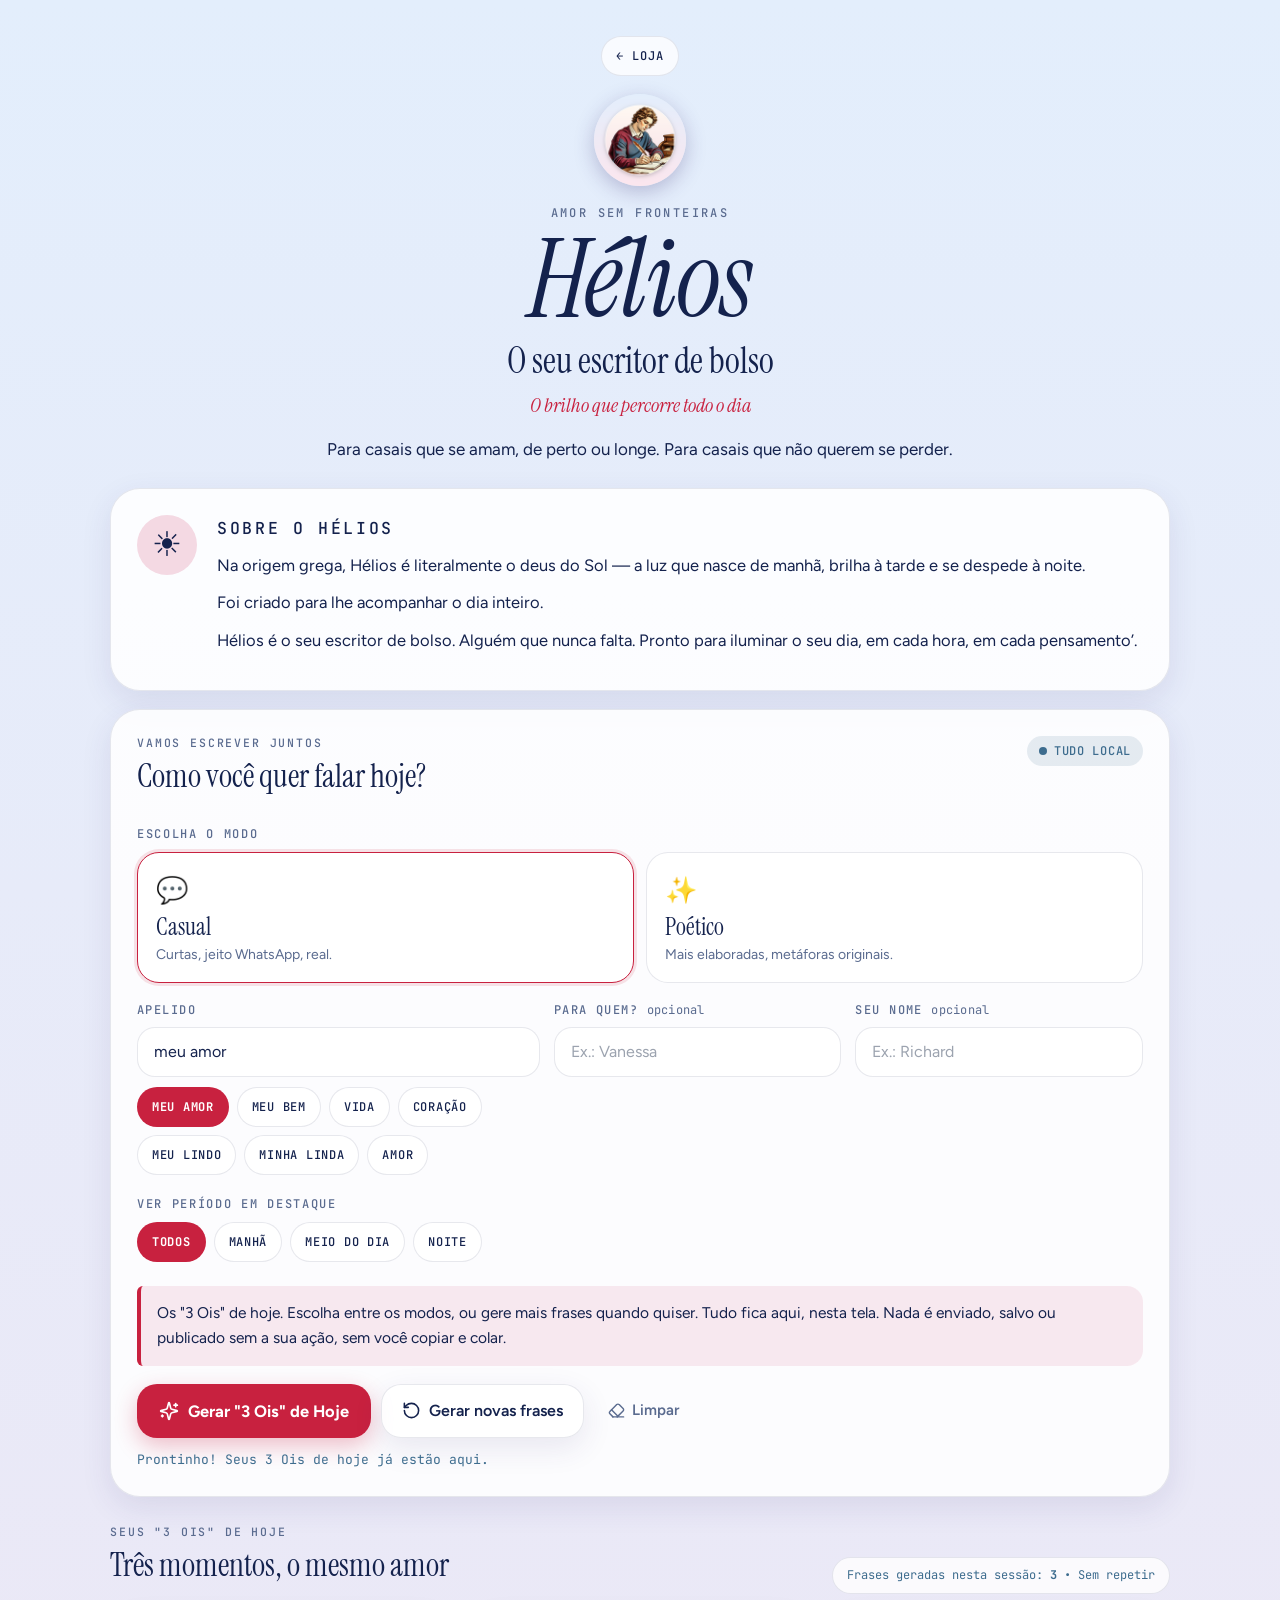
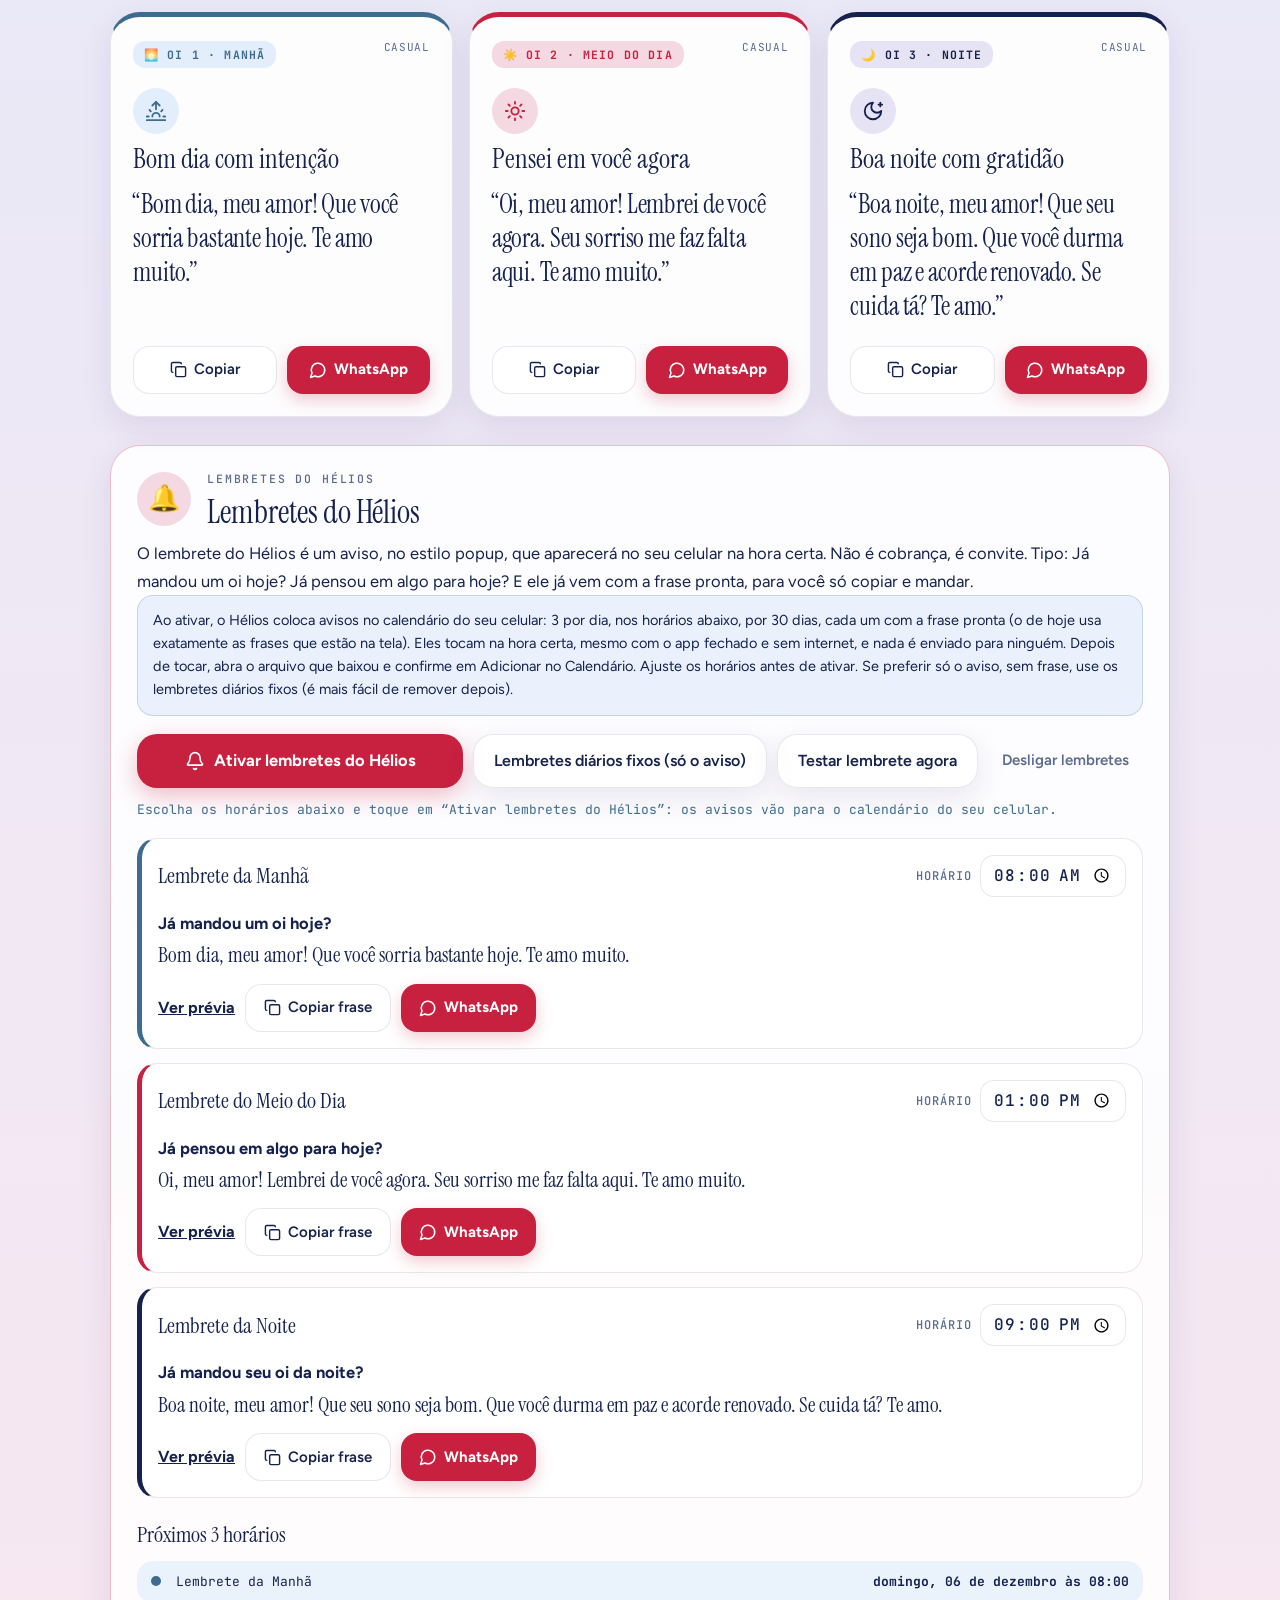
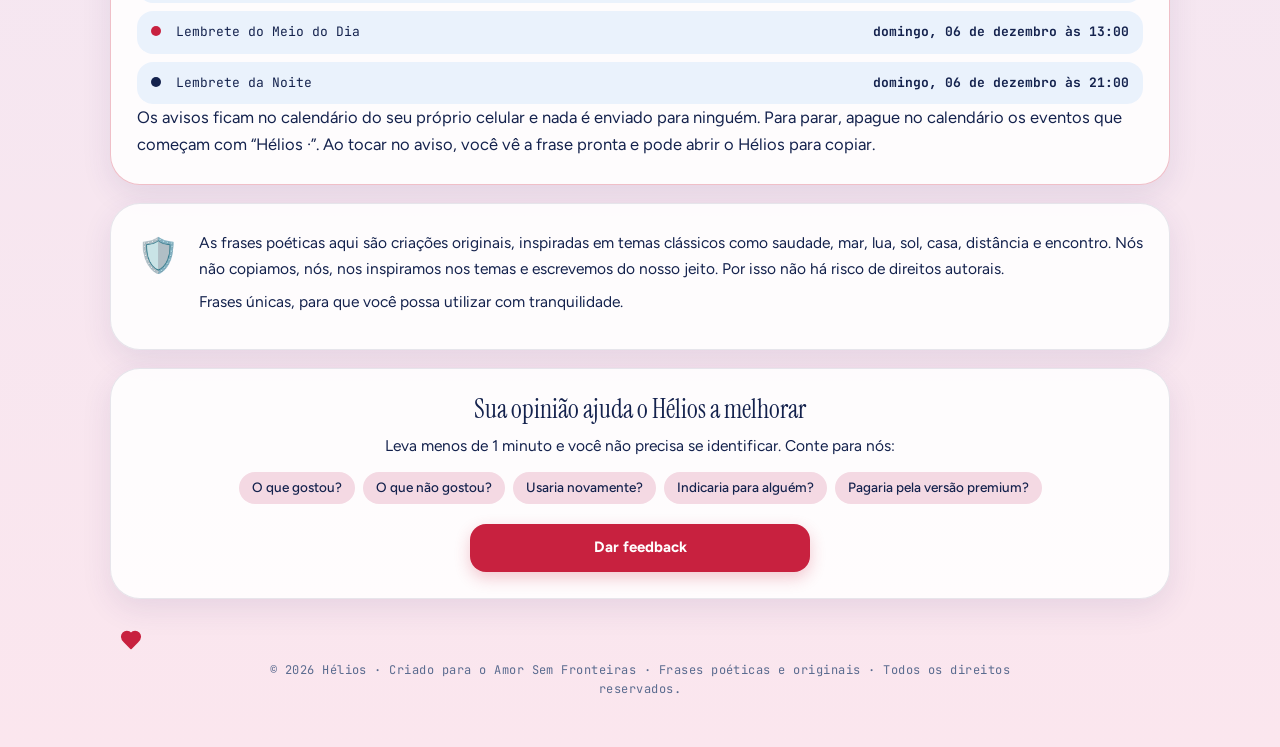
==== commit 0e57167e: "Add files via upload" ====
--- a/app/helios/index.html
+++ b/app/helios/index.html
@@ -830,7 +830,7 @@
 <!-- HÉLIOS · Feedback: cole aqui o link do seu Google Forms (Responder > Copiar link). Enquanto estiver vazio, o botão abre um e-mail com as perguntas. -->
 <script>
 window.HELIOS_CONFIG = {
-  FEEDBACK_URL: "",                                   // TROQUE AQUI: https://forms.gle/... (link do formulário)
+  FEEDBACK_URL: "https://forms.gle/TAdUnqgvQwnRFQwt6",                                   // TROQUE AQUI: https://forms.gle/... (link do formulário)
   FEEDBACK_EMAIL: "contato@amorsfronteiras.com.br"    // usado só enquanto FEEDBACK_URL estiver vazio
 };
 window.__heliosFeedbackLink = function () {
